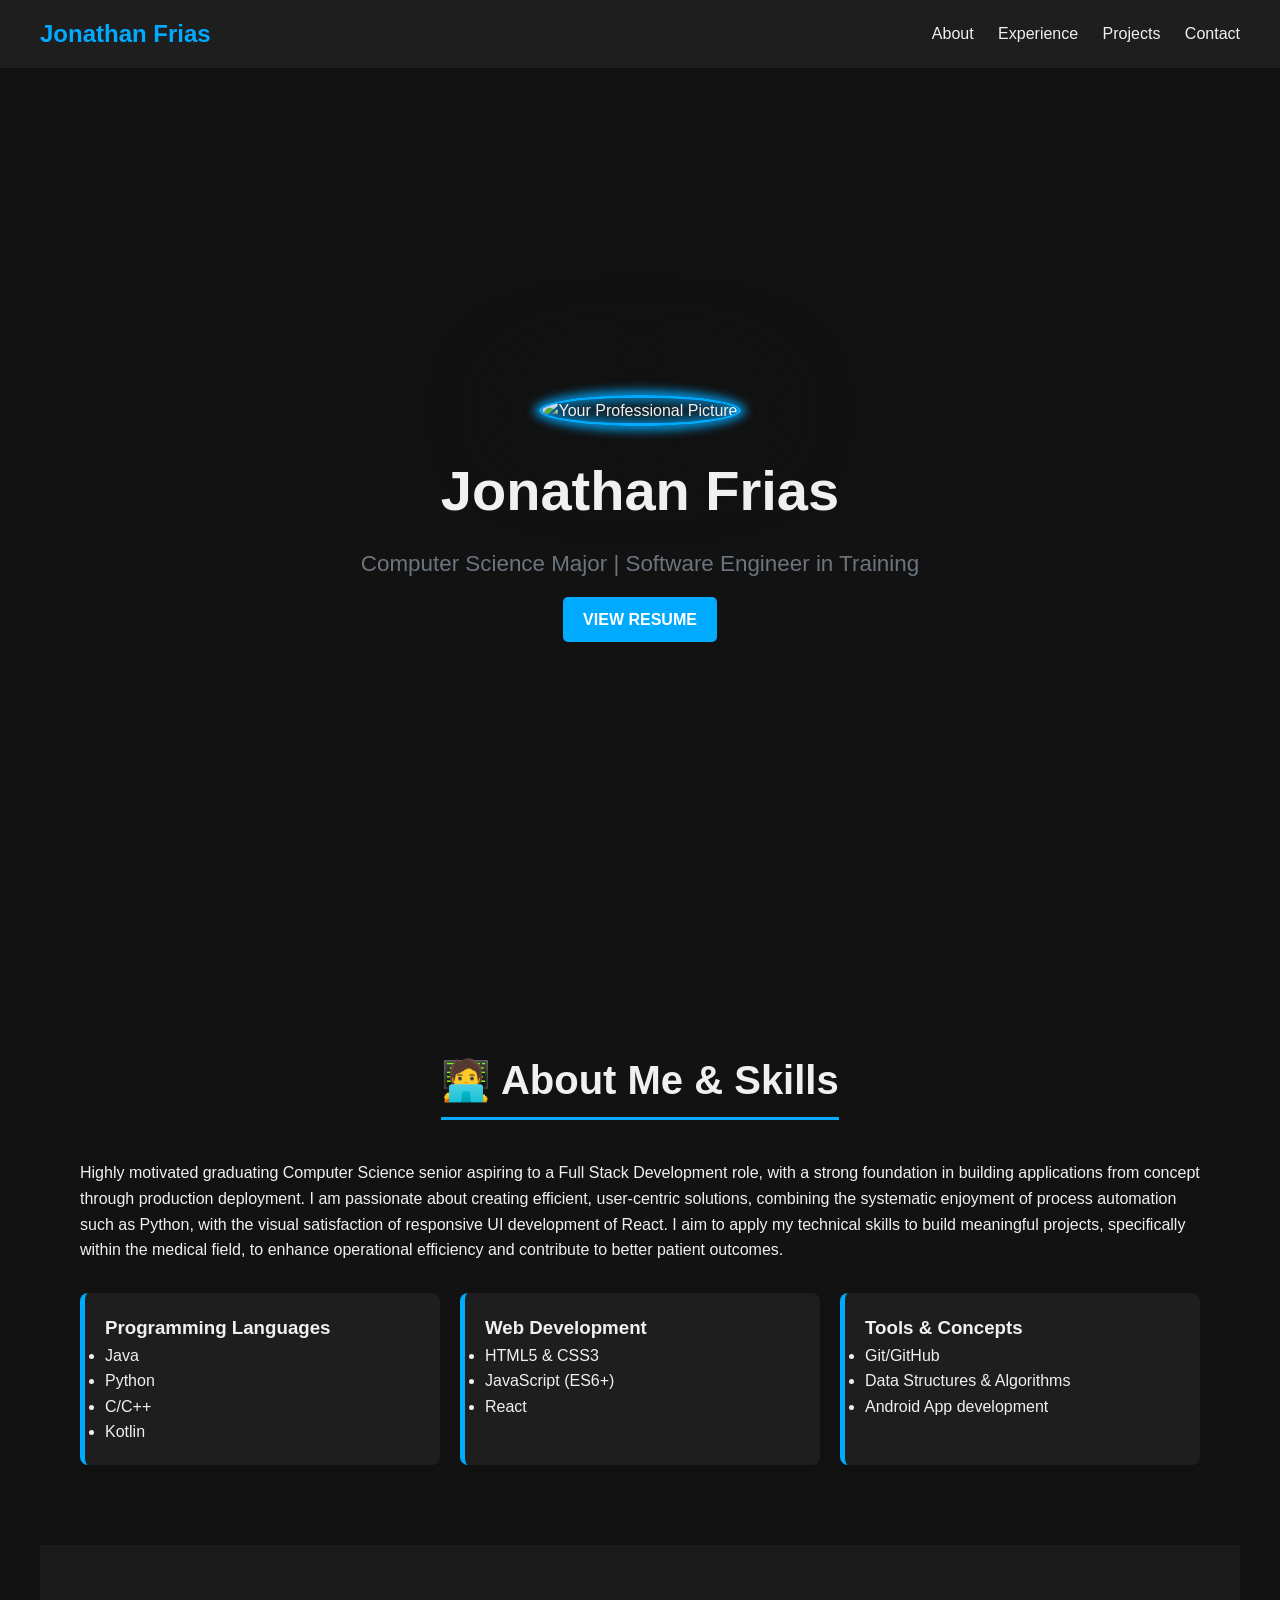
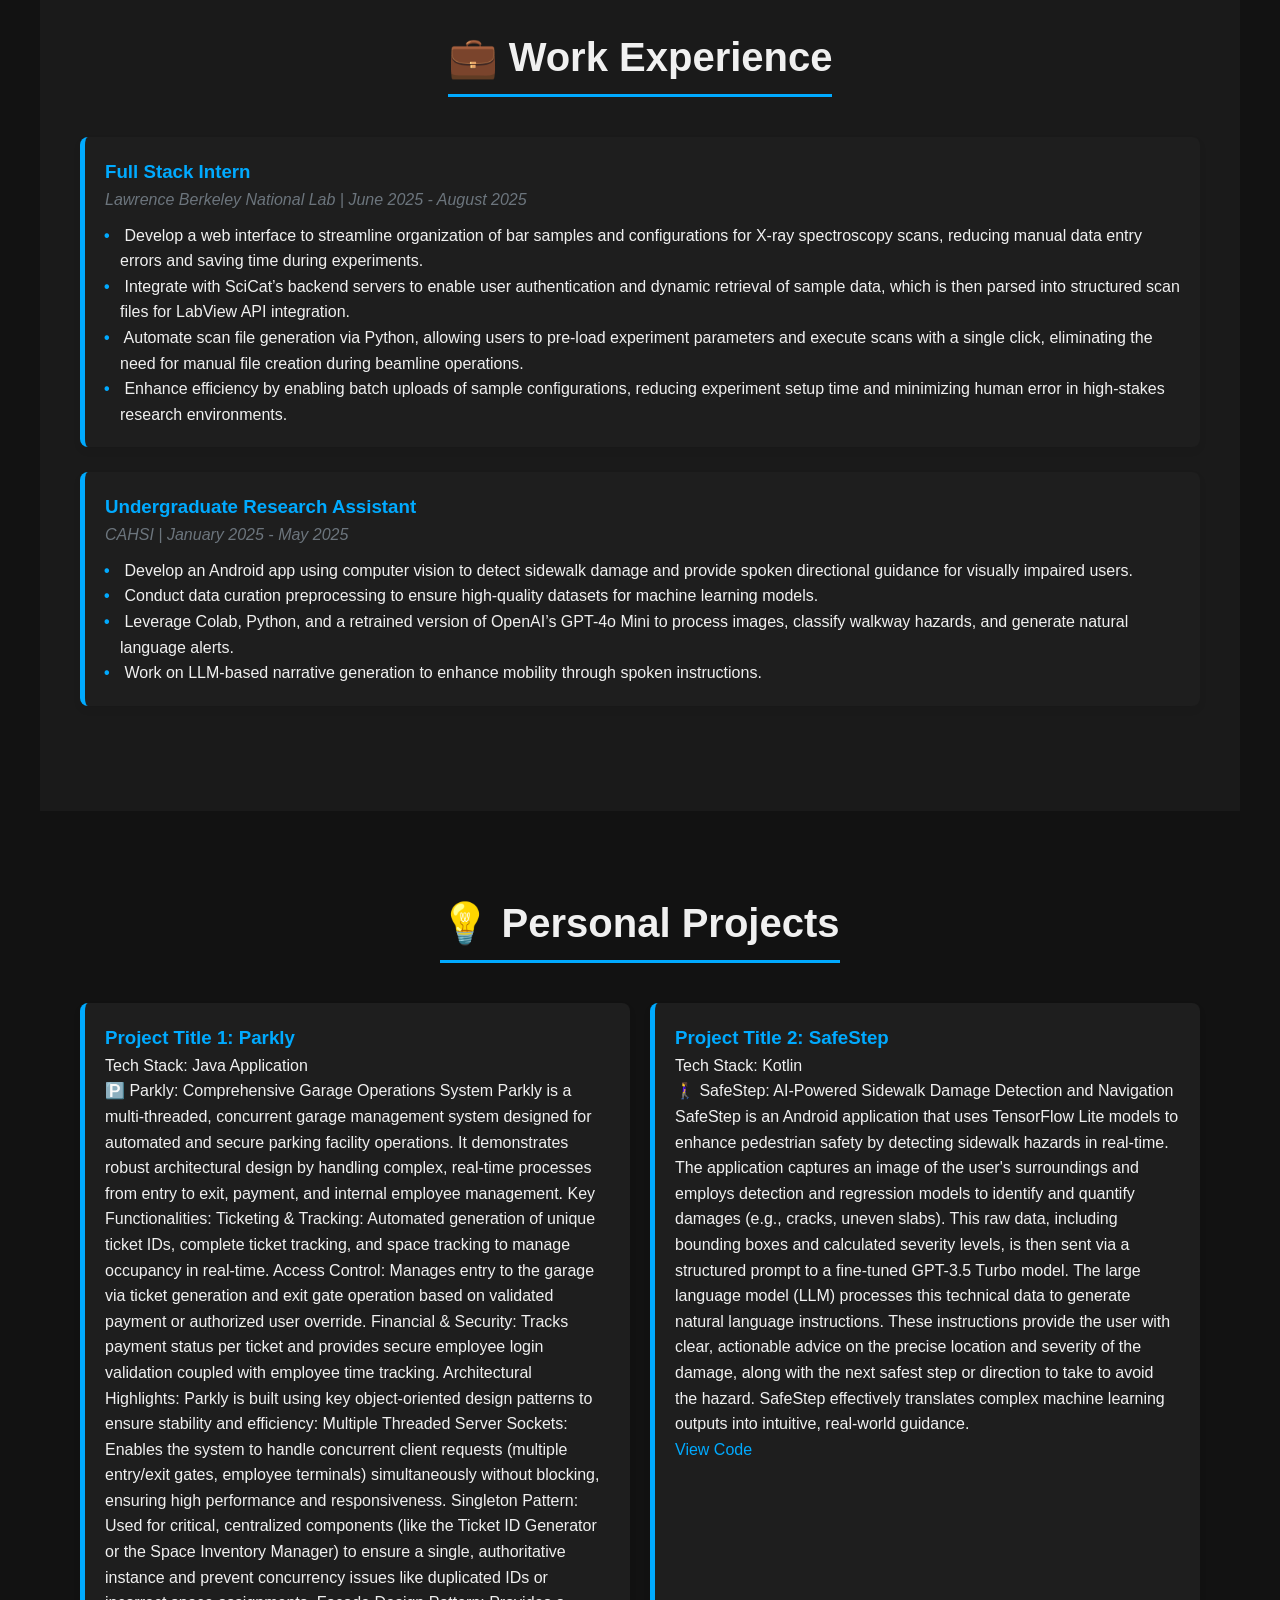
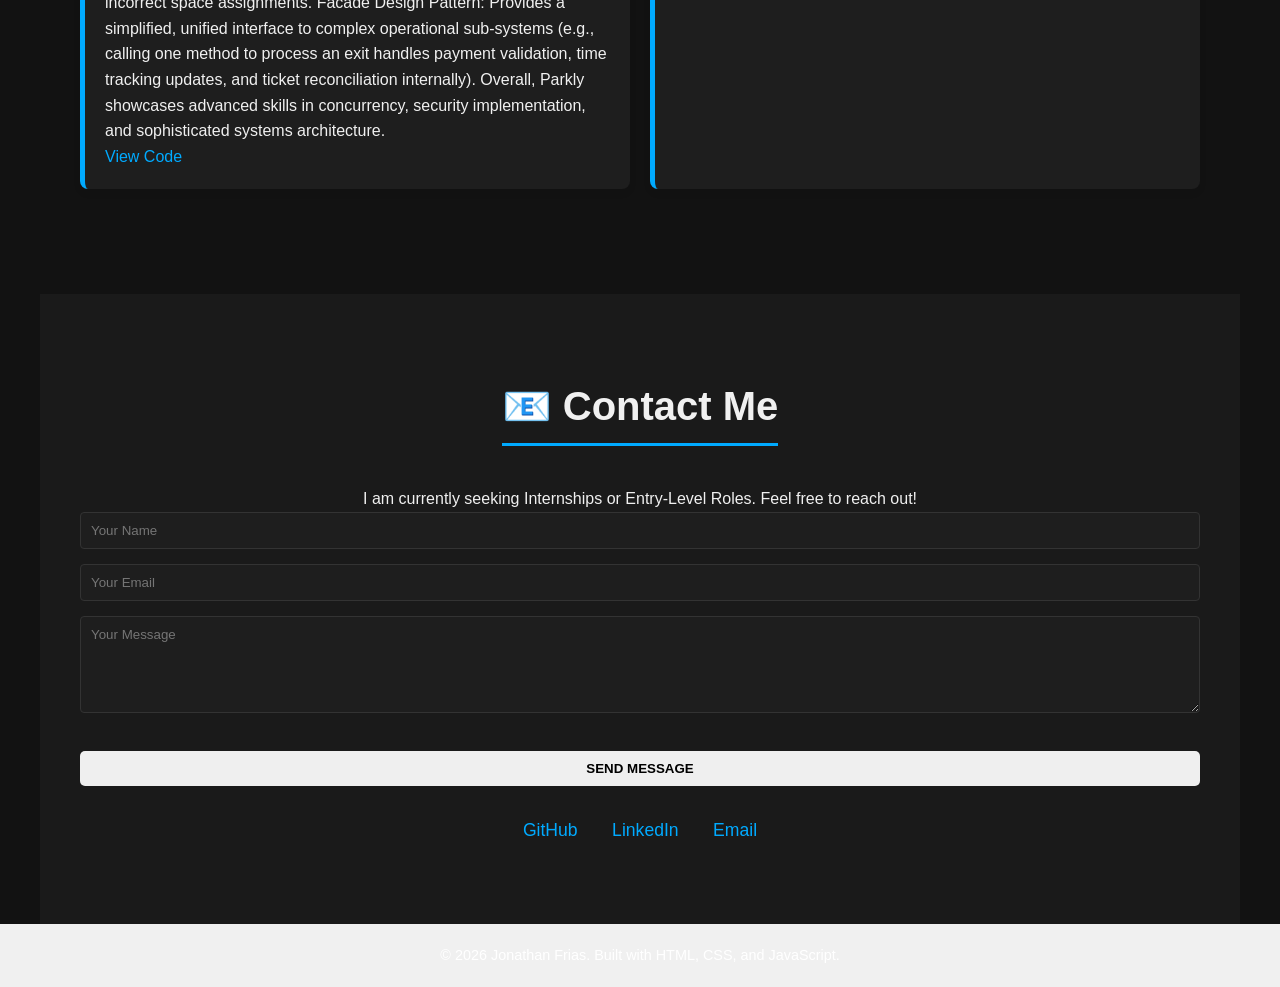
==== index.html @ 624f1763 "Initial portfolio commit" ====
<!DOCTYPE html>
<html lang="en">
    <head>
        <meta charset="UTF-8" />
        <meta name="viewport" content="width=device-width, initial-scale=1.0" />
        <title>Jonathan Frias | CS Portfolio</title>
        <link rel="stylesheet" href="styles.css" />
    </head>
    <body>
        <div id="tsparticles"></div>

        <div id="content-wrapper">
            <nav id="main-nav">
                <a href="#hero" class="nav-brand">Jonathan Frias</a>
                <div class="nav-links">
                    <a href="#about">About</a>
                    <a href="#experience">Experience</a>
                    <a href="#projects">Projects</a>
                    <a href="#contact">Contact</a>
                </div>
            </nav>

            <header id="hero" class="section">
                <div class="hero-content">
                    <img
                        src="images/Professional_Profile_Pic.jpg"
                        alt="Your Professional Picture"
                        class="profile-pic"
                    />
                    <h1>Jonathan Frias</h1>
                    <p class="tagline">
                        Computer Science Major | Software Engineer in Training
                    </p>
                    <a
                        href="files/Jonathan_Frias_Resume.pdf"
                        class="btn btn-primary"
                        target="_blank"
                        rel="noopener noreferrer"
                        >View Resume</a
                    >
                </div>
            </header>

            <section id="about" class="section">
                <h2>🧑‍💻 About Me & Skills</h2>
                <p class="bio-summary">
                    Highly motivated graduating Computer Science senior aspiring
                    to a Full Stack Development role, with a strong foundation
                    in building applications from concept through production
                    deployment. I am passionate about creating efficient,
                    user-centric solutions, combining the systematic enjoyment
                    of process automation such as Python, with the visual
                    satisfaction of responsive UI development of React. I aim to
                    apply my technical skills to build meaningful projects,
                    specifically within the medical field, to enhance
                    operational efficiency and contribute to better patient
                    outcomes.
                </p>

                <div class="skills-grid">
                    <div class="skill-category fade-in-element">
                        <h3>Programming Languages</h3>
                        <ul>
                            <li>Java</li>
                            <li>Python</li>
                            <li>C/C++</li>
                            <li>Kotlin</li>
                        </ul>
                    </div>
                    <div class="skill-category fade-in-element">
                        <h3>Web Development</h3>
                        <ul>
                            <li>HTML5 & CSS3</li>
                            <li>JavaScript (ES6+)</li>
                            <li>React</li>
                        </ul>
                    </div>
                    <div class="skill-category fade-in-element">
                        <h3>Tools & Concepts</h3>
                        <ul>
                            <li>Git/GitHub</li>
                            <li>Data Structures & Algorithms</li>
                            <li>Android App development</li>
                        </ul>
                    </div>
                </div>
            </section>


            <section id="experience" class="section">
                <h2>💼 Work Experience</h2>

                <div class="experience-card reveal-on-scroll">
                    <h3>Full Stack Intern</h3>
                    <p class="company">
                        Lawrence Berkeley National Lab | June 2025 - August 2025
                    </p>
                    <ul>
                        <li>
                            Develop a web interface to streamline organization
                            of bar samples and configurations for X-ray
                            spectroscopy scans, reducing manual data entry
                            errors and saving time during experiments.
                        </li>
                        <li>
                            Integrate with SciCat’s backend servers to enable
                            user authentication and dynamic retrieval of sample
                            data, which is then parsed into structured scan
                            files for LabView API integration.
                        </li>
                        <li>
                            Automate scan file generation via Python, allowing
                            users to pre-load experiment parameters and execute
                            scans with a single click, eliminating the need for
                            manual file creation during beamline operations.
                        </li>
                        <li>
                            Enhance efficiency by enabling batch uploads of
                            sample configurations, reducing experiment setup
                            time and minimizing human error in high-stakes
                            research environments.
                        </li>
                    </ul>
                </div>

                <div class="experience-card reveal-on-scroll">
                    <h3>Undergraduate Research Assistant</h3>
                    <p class="company">CAHSI | January 2025 - May 2025</p>
                    <ul>
                        <li>
                            Develop an Android app using computer vision to
                            detect sidewalk damage and provide spoken
                            directional guidance for visually impaired users.
                        </li>

                        <li>
                            Conduct data curation preprocessing to ensure
                            high-quality datasets for machine learning models.
                        </li>

                        <li>
                            Leverage Colab, Python, and a retrained version of
                            OpenAI’s GPT-4o Mini to process images, classify
                            walkway hazards, and generate natural language
                            alerts.
                        </li>
                        <li>
                            Work on LLM-based narrative generation to enhance
                            mobility through spoken instructions.
                        </li>
                    </ul>
                </div>
            </section>


            <section id="projects" class="section">
                <h2>💡 Personal Projects</h2>

                <div class="projects-grid">
                    <div class="project-card reveal-on-scroll">
                        <h3>Project Title 1: Parkly</h3>
                        <p>Tech Stack: Java Application</p>
                        <p>
                            🅿️ Parkly: Comprehensive Garage Operations System
                            Parkly is a multi-threaded, concurrent garage
                            management system designed for automated and secure
                            parking facility operations. It demonstrates robust
                            architectural design by handling complex, real-time
                            processes from entry to exit, payment, and internal
                            employee management. Key Functionalities: Ticketing
                            & Tracking: Automated generation of unique ticket
                            IDs, complete ticket tracking, and space tracking to
                            manage occupancy in real-time. Access Control:
                            Manages entry to the garage via ticket generation
                            and exit gate operation based on validated payment
                            or authorized user override. Financial & Security:
                            Tracks payment status per ticket and provides secure
                            employee login validation coupled with employee time
                            tracking. Architectural Highlights: Parkly is built
                            using key object-oriented design patterns to ensure
                            stability and efficiency: Multiple Threaded Server
                            Sockets: Enables the system to handle concurrent
                            client requests (multiple entry/exit gates, employee
                            terminals) simultaneously without blocking, ensuring
                            high performance and responsiveness. Singleton
                            Pattern: Used for critical, centralized components
                            (like the Ticket ID Generator or the Space Inventory
                            Manager) to ensure a single, authoritative instance
                            and prevent concurrency issues like duplicated IDs
                            or incorrect space assignments. Facade Design
                            Pattern: Provides a simplified, unified interface to
                            complex operational sub-systems (e.g., calling one
                            method to process an exit handles payment
                            validation, time tracking updates, and ticket
                            reconciliation internally). Overall, Parkly
                            showcases advanced skills in concurrency, security
                            implementation, and sophisticated systems
                            architecture.
                        </p>
                        <a
                            href="https://github.com/jfrias-CS/Parkly.git"
                            target="\_blank"
                            >View Code</a
                        >
                    </div>

                    <div class="project-card reveal-on-scroll">
                        <h3>Project Title 2: SafeStep</h3>
                        <p>Tech Stack: Kotlin</p>
                        <p>
                            🚶‍♀️ SafeStep: AI-Powered Sidewalk Damage Detection
                            and Navigation SafeStep is an Android application
                            that uses TensorFlow Lite models to enhance
                            pedestrian safety by detecting sidewalk hazards in
                            real-time. The application captures an image of the
                            user's surroundings and employs detection and
                            regression models to identify and quantify damages
                            (e.g., cracks, uneven slabs). This raw data,
                            including bounding boxes and calculated severity
                            levels, is then sent via a structured prompt to a
                            fine-tuned GPT-3.5 Turbo model. The large language
                            model (LLM) processes this technical data to
                            generate natural language instructions. These
                            instructions provide the user with clear, actionable
                            advice on the precise location and severity of the
                            damage, along with the next safest step or direction
                            to take to avoid the hazard. SafeStep effectively
                            translates complex machine learning outputs into
                            intuitive, real-world guidance.
                        </p>
                        <a href="#" target="_blank">View Code</a>
                    </div>
                </div>
            </section>

            <section id="contact" class="section">
                <h2>📧 Contact Me</h2>
                <p>
                    I am currently seeking Internships or Entry-Level Roles.
                    Feel free to reach out!
                </p>

                <form id="contact-form">
                    <input
                        type="text"
                        name="name"
                        placeholder="Your Name"
                        required
                    />
                    <input
                        type="email"
                        name="email"
                        placeholder="Your Email"
                        required
                    />
                    <textarea
                        name="message"
                        placeholder="Your Message"
                        rows="5"
                        required
                    ></textarea>
                    <button type="submit" class="btn btn-secondary">
                        Send Message
                    </button>
                </form>

                <div class="social-links">
                    <a href="#" target="">GitHub</a>
                    <a href="#" target="">LinkedIn</a>
                    <a href="mailto:your.email@example.com">Email</a>
                </div>
            </section>


            <footer>
                <p>
                    &copy;
                    <script>
                        document.write(new Date().getFullYear());
                    </script>
                    Jonathan Frias. Built with HTML, CSS, and JavaScript.
                </p>
            </footer>
        </div>
    </div> 
        
    <script src="https://cdnjs.cloudflare.com/ajax/libs/three.js/r128/three.min.js"></script>
    <script src="js/script.js"></script>
    <script src="js/particles-config.js"></script>
</body>
</html>
    </body>
</html>
---- styles.css ----
:root {
    /* Color Palette (UPDATED FOR DARK THEME) */
    --primary-color: #00aaff; /* A brighter blue for dark mode/links */
    --secondary-color: #6c757d; /* Accent color */
    --background-color: #121212; /* Dark background color (matches particles) */
    --card-background: #1e1e1e; /* Slightly lighter dark card */
    --text-color: #f0f0f0; /* Light text for contrast */
    
    /* Font Stack */
    --font-family-sans: 'Segoe UI', Roboto, Helvetica, Arial, sans-serif;
    
    /* Spacing */
    --section-padding: 80px 40px;
    --card-spacing: 20px;
}

/* Basic Reset */
* {
    margin: 0;
    padding: 0;
    box-sizing: border-box;
}

body {
    font-family: var(--font-family-sans);
    line-height: 1.6;
    color: var(--text-color); /* Uses dark theme color */
    background-color: var(--background-color); /* Uses dark theme color */
    /* Essential for smooth navigation scrolling */
    scroll-behavior: smooth;
}

/* Resume button  */
a {
    color: var(--primary-color);
    text-decoration: none;
    transition: color 0.3s ease;
}

a:hover {
    color: var(--secondary-color);
}

/* --- General Section Styling --- */
.section {
    padding: var(--section-padding);
    max-width: 1200px;
    margin: 0 auto;
}

.section:nth-child(even) {
    /* Subtle difference for alternating sections in dark mode */
    background-color: #1a1a1a; 
}

h2 {
    font-size: 2.5em;
    margin-bottom: 40px;
    text-align: center;
    border-bottom: 3px solid var(--primary-color);
    display: block;
    width: fit-content;
    margin-left: auto;
    margin-right: auto;
    padding-bottom: 5px;
}

/* Buttons */
.btn {
    display: inline-block;
    padding: 10px 20px;
    margin-top: 15px;
    border-radius: 5px;
    font-weight: bold;
    text-transform: uppercase;
    transition: background-color 0.3s ease, transform 0.3s ease;
    cursor: pointer;
    border: none;
}

.btn-primary {
    background-color: var(--primary-color);
    color: white;
}

.btn-primary:hover {
    /* Slightly darker primary color */
    background-color: #0056b3; 
    color:white;
    transform: translateY(-2px);
}

/* --- Navigation Styling --- */
#main-nav {
    /* Keeps the nav at the top */
    position: sticky; 
    top: 0;
    z-index: 1000;
    display: flex;
    justify-content: space-between;
    align-items: center;
    padding: 15px 40px;
    background-color: var(--card-background);
    box-shadow: 0 2px 4px rgba(0,0,0,0.1);
}

.nav-brand {
    font-size: 1.5em;
    font-weight: bold;
}

.nav-links a {
    margin-left: 20px;
    color: var(--text-color);
    font-weight: 500;
}

/* --- Hero Section --- */
#hero {
    /* Takes up full viewport height */
    min-height: 100vh;
    display: flex;
    justify-content: center;
    align-items: center;
    text-align: center;
    background-color: var(--background-color);
}

.profile-pic {
    width: 200px;
    height: 200px;
    border-radius: 50%;
    object-fit: cover;
    object-position: 50% 25%;
    margin-bottom: 20px;
    border: 5px solid var(--primary-color);
    animation: pulse-glow 3s infinite alternate ease-in-out;
    box-shadow: 
        0 0 10px 5px rgba(0,170,255,0.8),
        0 0 80px 30px var(--background-color),
        0 0 15px 1px var(--primary-color) inset;
    border: 3px solid var(--primary-color);
}

#hero h1 {
    font-size: 3.5em;
    margin-bottom: 10px;
    color: var(--text-color);
}

.tagline {
    font-size: 1.4em;
    color: var(--secondary-color);
}

/* --- About & Skills --- */
.skills-grid {
    display: flex;
    justify-content: space-around;
    gap: 20px;
    text-align: left;
    margin-top: 30px;
}

.skill-category {
    flex: 1;
    background-color:var(--card-background);
    border-left: 5px solid var(--primary-color);
    padding: var(--card-spacing);
    border-radius: 8px;
    box-shadow: 0 2px 5px rgba(0,0,0,0.05);
}

/* --- Experience & Projects Card Layouts --- */
.experience-card,
.project-card {
    background-color: var(--card-background);
    border-left: 5px solid var(--primary-color);
    padding: var(--card-spacing);
    margin-bottom: 25px;
    border-radius: 8px;
    box-shadow: 0 4px 8px rgba(0,0,0,0.05);
}

.experience-card h3,
.project-card h3 {
    margin-top: 0;
    color: var(--primary-color);
}

.company {
    font-style: italic;
    color: var(--secondary-color);
    margin-bottom: 10px;
    display: block;
}

#experience ul {
    list-style-type: none;
    padding-left: 15px;
}

#experience ul li::before {
    content: "•";
    color: var(--primary-color);
    font-weight: bold;
    display: inline-block; 
    width: 1em;
    margin-left: -1em;
}

.projects-grid {
    display: grid;
    grid-template-columns: repeat(auto-fit, minmax(300px, 1fr));
    gap: var(--card-spacing);
}

/* --- Contact Form --- */
#contact {
    text-align: center;
}

#contact-form input,
#contact-form textarea {
    width: 100%;
    padding: 10px;
    margin-bottom: 15px;
    border: 1px solid #ccc;
    border-radius: 4px;
    font-family: var(--font-family-sans);
    /* Ensure input text is readable in dark mode */
    background-color: var(--card-background);
    color: var(--text-color);
    border: 1px solid #333; 
}

#contact-form button {
    width: 100%;
}

.social-links {
    margin-top: 30px;
}

.social-links a {
    margin: 0 15px;
    font-size: 1.1em;
    font-weight: 500;
}

/* --- Footer --- */
footer {
    text-align: center;
    padding: 20px;
    background-color: var(--text-color);
    color: white;
    font-size: 0.9em;
}

/* ================================================================ */
/* CRITICAL: PARTICLE LAYERING (GLOBAL) */
/* ================================================================ */

#tsparticles {
    position: fixed; /* Use fixed so it doesn't scroll away */
    width: 100%;
    height: 100%;
    top: 0;
    left: 0;
    z-index: -1; /* Pushes it behind all other content */
}

#content-wrapper {
    position: relative;
    z-index: 1; /* Ensures content is above particles */
}

/* ================================================================ */
/* UI TRANSITION SETUP (Targeted by JavaScript) */
/* ================================================================ */

/* 1. Define the smooth transition property */
.reveal-on-scroll,
.fade-in-element {
    /* Transition opacity and transform over 0.8 seconds for smoothness */
    transition: opacity 0.8s ease-out, transform 0.8s ease-out;
}

/* 2. Define the starting (hidden) state */
.is-hidden {
    /* Completely invisible */
    opacity: 0;
    /* Starts slightly below its final position (creates a 'slide-up' effect) */
    transform: translateY(50px);
}

/* ================================================================ */
/* NEW: GLOW ANIMATION KEYFRAMES */
/* ================================================================ */
@keyframes pulse-glow {
    0% {
        /* Starting state (current glow setting) */
        box-shadow: 
            0 0 10px 5px rgba(0, 170, 255, 0.8), /* Sharp Halo */
            0 0 80px 30px var(--background-color), /* Soft Fade-out */
            0 0 15px 1px var(--primary-color) inset;
    }
    50% {
        /* Mid-point state (subtly expand the glow) */
        box-shadow: 
            0 0 14px 10px rgba(0, 170, 255, 0.9), /* Halo gets slightly brighter/bigger */
            0 0 95px 35px var(--background-color), /* Fade-out expands */
            0 0 16px 2px var(--primary-color) inset;
    }
    100% {
        /* Return to the starting state */
        box-shadow: 
            0 0 10px 5px rgba(0, 170, 255, 0.8),
            0 0 80px 30px var(--background-color),
            0 0 15px 1px var(--primary-color) inset;
    }
}

/* 3. Media Queries for smaller screens */
@media (max-width: 768px) {
    :root {
        --section-padding: 40px 20px;
    }

    #main-nav {
        flex-direction: column;
        padding: 15px 20px;
    }

    .nav-links a {
        margin: 5px 10px;
        display: inline-block;
    }
    
    .skills-grid {
        flex-direction: column;
    }
    
    #hero h1 {
        font-size: 2.5em;
    }
}
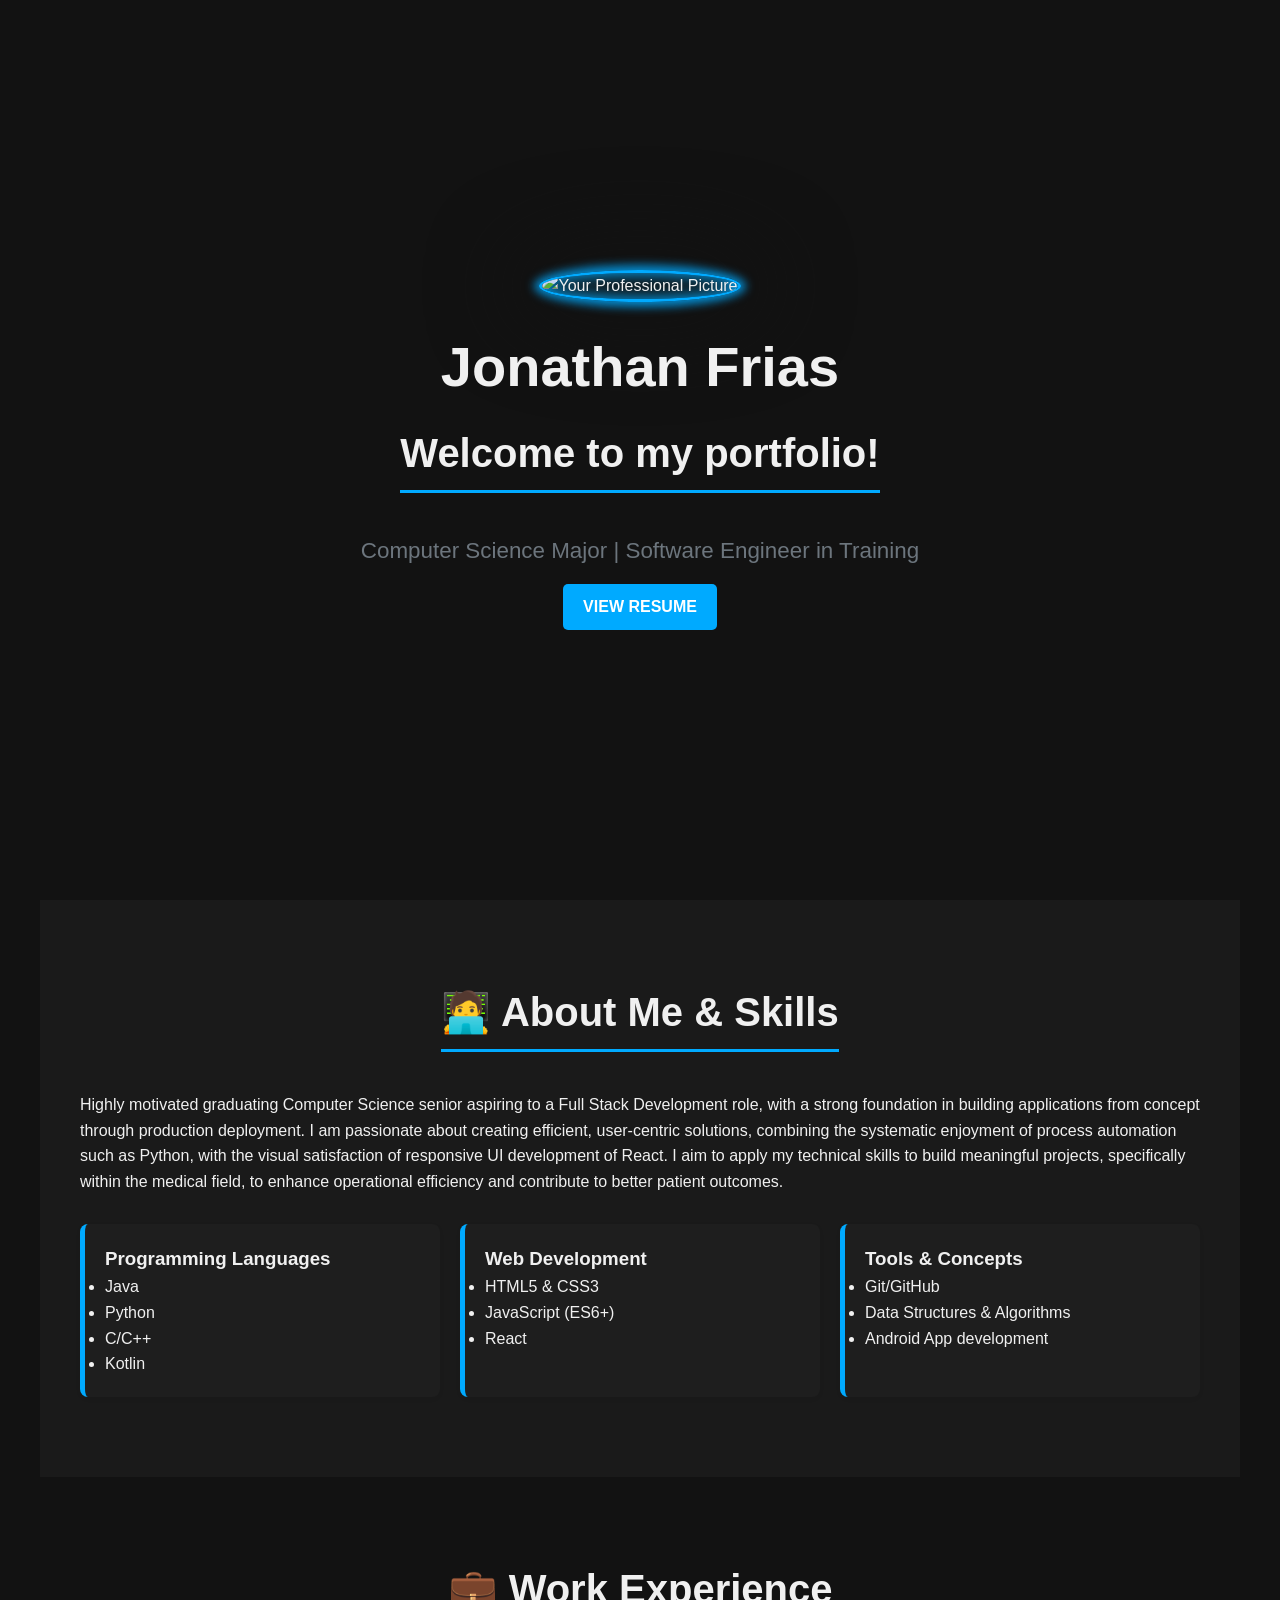
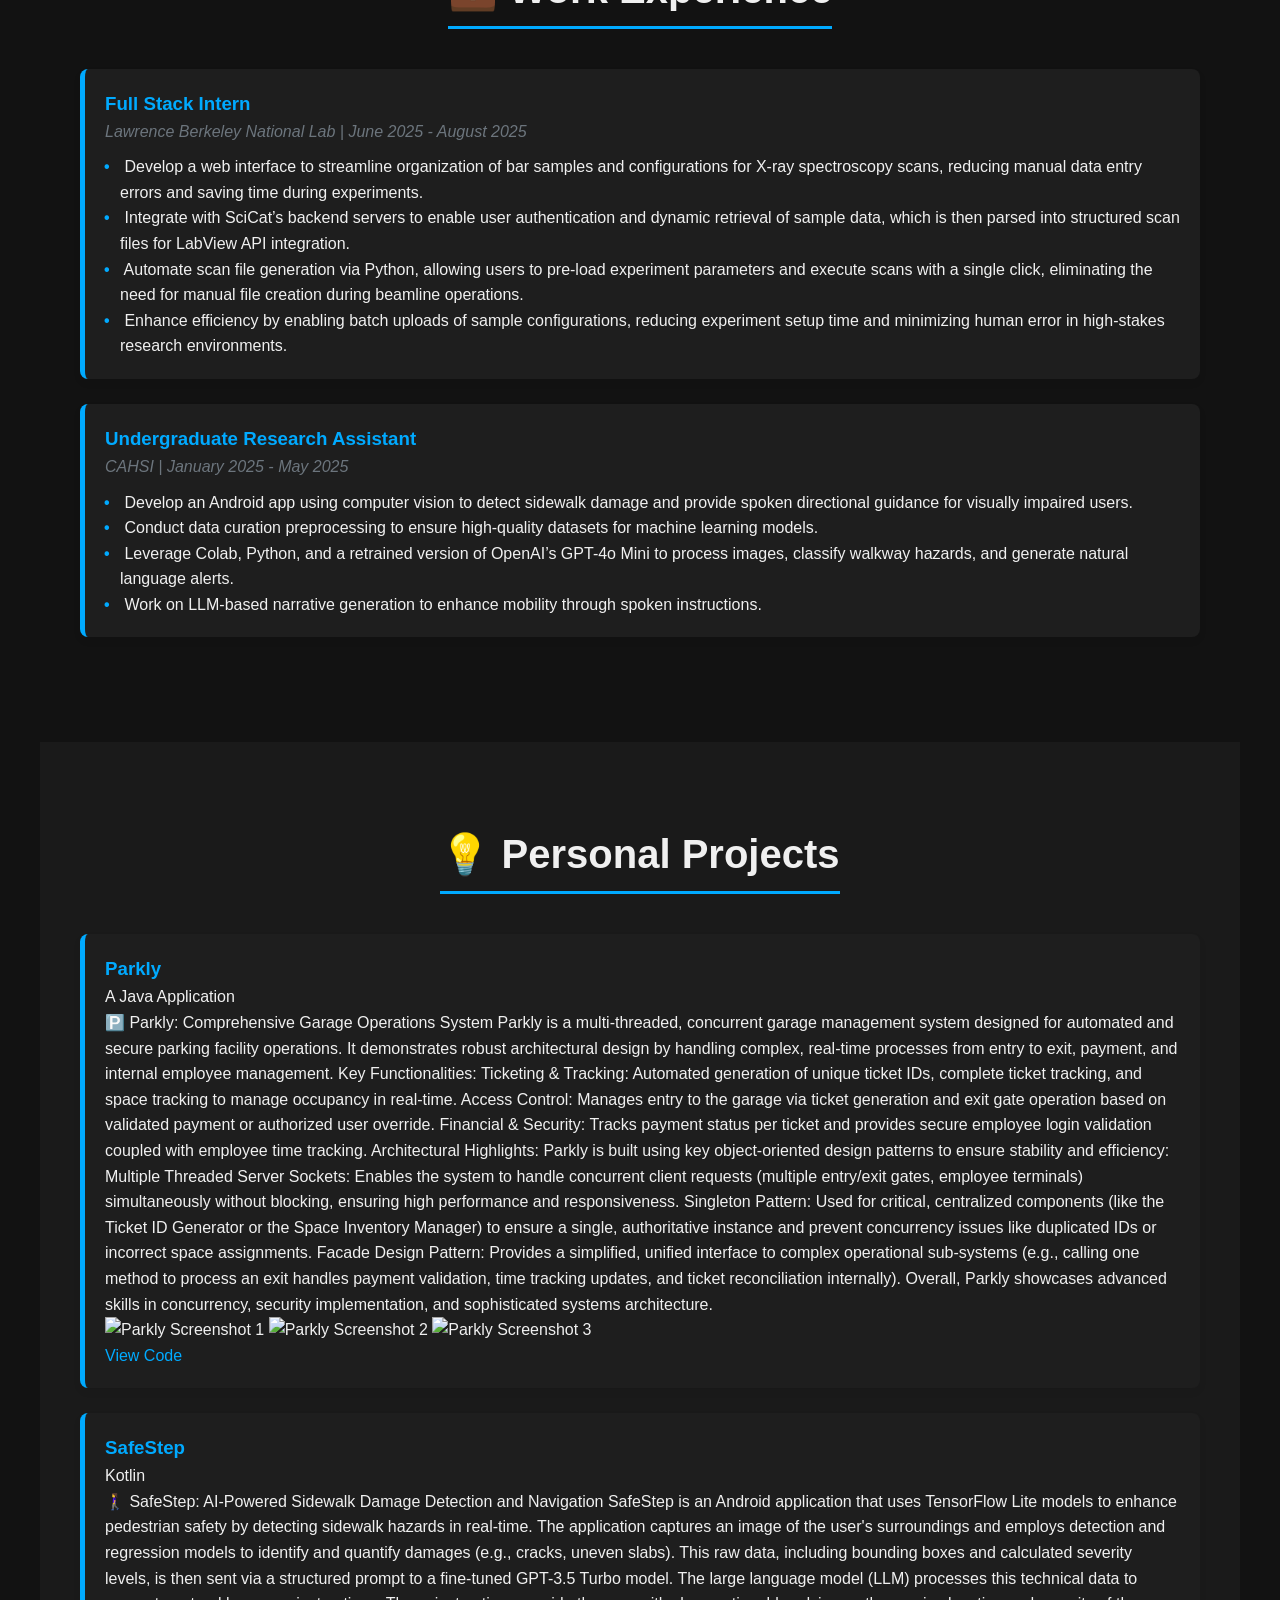
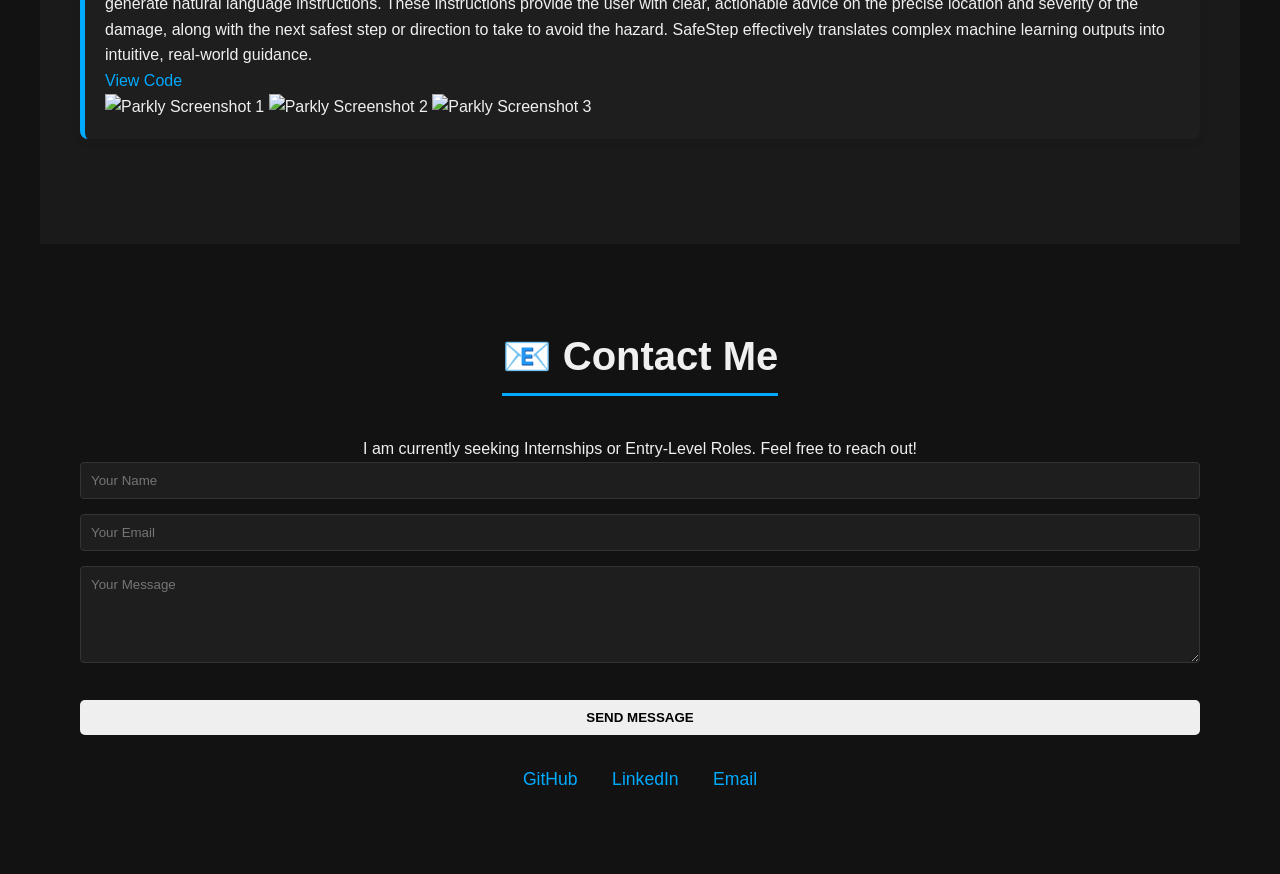
==== commit 95cd9f99: "Updated HTML" ====
--- a/index.html
+++ b/index.html
@@ -3,31 +3,42 @@
     <head>
         <meta charset="UTF-8" />
         <meta name="viewport" content="width=device-width, initial-scale=1.0" />
-        <title>Jonathan Frias | CS Portfolio</title>
+        <title>Jonathan Frias | Portfolio</title>
+
         <link rel="stylesheet" href="styles.css" />
+
+        <link
+            rel="stylesheet"
+            type="text/css"
+            href="https://cdnjs.cloudflare.com/ajax/libs/fullPage.js/4.0.9/fullpage.min.css"
+        />
+
+        <script
+            type="text/javascript"
+            src="https://cdnjs.cloudflare.com/ajax/libs/fullPage.js/4.0.9/fullpage.min.js"
+        ></script>
     </head>
     <body>
-        <div id="tsparticles"></div>
-
-        <div id="content-wrapper">
-            <nav id="main-nav">
-                <a href="#hero" class="nav-brand">Jonathan Frias</a>
-                <div class="nav-links">
-                    <a href="#about">About</a>
-                    <a href="#experience">Experience</a>
-                    <a href="#projects">Projects</a>
-                    <a href="#contact">Contact</a>
-                </div>
-            </nav>
-
-            <header id="hero" class="section">
-                <div class="hero-content">
+        <div id="fullpage">
+            <!-- <nav id="main-nav">
+        <a href="#hero" class="nav-brand">Jonathan Frias</a>
+        <div class="nav-links">
+            <a href="#about">About</a>
+            <a href="#experience">Experience</a>
+            <a href="#projects">Projects</a>
+            <a href="#contact">Contact</a>
+        </div>
+      </nav> -->
+
+            <div class="section" id="hero">
+                <div class="section-content">
                     <img
                         src="images/Professional_Profile_Pic.jpg"
                         alt="Your Professional Picture"
                         class="profile-pic"
                     />
                     <h1>Jonathan Frias</h1>
+                    <h2>Welcome to my portfolio!</h2>
                     <p class="tagline">
                         Computer Science Major | Software Engineer in Training
                     </p>
@@ -39,255 +50,291 @@
                         >View Resume</a
                     >
                 </div>
-            </header>
-
-            <section id="about" class="section">
-                <h2>🧑‍💻 About Me & Skills</h2>
-                <p class="bio-summary">
-                    Highly motivated graduating Computer Science senior aspiring
-                    to a Full Stack Development role, with a strong foundation
-                    in building applications from concept through production
-                    deployment. I am passionate about creating efficient,
-                    user-centric solutions, combining the systematic enjoyment
-                    of process automation such as Python, with the visual
-                    satisfaction of responsive UI development of React. I aim to
-                    apply my technical skills to build meaningful projects,
-                    specifically within the medical field, to enhance
-                    operational efficiency and contribute to better patient
-                    outcomes.
-                </p>
-
-                <div class="skills-grid">
-                    <div class="skill-category fade-in-element">
-                        <h3>Programming Languages</h3>
+            </div>
+
+            <div class="section" id="about">
+                <div class="section-content">
+                    <h2>🧑‍💻 About Me & Skills</h2>
+                    <p class="bio-summary">
+                        Highly motivated graduating Computer Science senior
+                        aspiring to a Full Stack Development role, with a strong
+                        foundation in building applications from concept through
+                        production deployment. I am passionate about creating
+                        efficient, user-centric solutions, combining the
+                        systematic enjoyment of process automation such as
+                        Python, with the visual satisfaction of responsive UI
+                        development of React. I aim to apply my technical skills
+                        to build meaningful projects, specifically within the
+                        medical field, to enhance operational efficiency and
+                        contribute to better patient outcomes.
+                    </p>
+
+                    <div class="skills-grid">
+                        <div class="skill-category fade-in-element">
+                            <h3>Programming Languages</h3>
+                            <ul>
+                                <li>Java</li>
+                                <li>Python</li>
+                                <li>C/C++</li>
+                                <li>Kotlin</li>
+                            </ul>
+                        </div>
+                        <div class="skill-category fade-in-element">
+                            <h3>Web Development</h3>
+                            <ul>
+                                <li>HTML5 & CSS3</li>
+                                <li>JavaScript (ES6+)</li>
+                                <li>React</li>
+                            </ul>
+                        </div>
+                        <div class="skill-category fade-in-element">
+                            <h3>Tools & Concepts</h3>
+                            <ul>
+                                <li>Git/GitHub</li>
+                                <li>Data Structures & Algorithms</li>
+                                <li>Android App development</li>
+                            </ul>
+                        </div>
+                    </div>
+                </div>
+            </div>
+
+            <div class="section" id="experience">
+                <div class="section-content">
+                    <h2>💼 Work Experience</h2>
+                    <div class="experience-card reveal-on-scroll">
+                        <h3>Full Stack Intern</h3>
+                        <p class="company">
+                            Lawrence Berkeley National Lab | June 2025 - August
+                            2025
+                        </p>
                         <ul>
-                            <li>Java</li>
-                            <li>Python</li>
-                            <li>C/C++</li>
-                            <li>Kotlin</li>
+                            <li>
+                                Develop a web interface to streamline
+                                organization of bar samples and configurations
+                                for X-ray spectroscopy scans, reducing manual
+                                data entry errors and saving time during
+                                experiments.
+                            </li>
+                            <li>
+                                Integrate with SciCat’s backend servers to
+                                enable user authentication and dynamic retrieval
+                                of sample data, which is then parsed into
+                                structured scan files for LabView API
+                                integration.
+                            </li>
+                            <li>
+                                Automate scan file generation via Python,
+                                allowing users to pre-load experiment parameters
+                                and execute scans with a single click,
+                                eliminating the need for manual file creation
+                                during beamline operations.
+                            </li>
+                            <li>
+                                Enhance efficiency by enabling batch uploads of
+                                sample configurations, reducing experiment setup
+                                time and minimizing human error in high-stakes
+                                research environments.
+                            </li>
                         </ul>
                     </div>
-                    <div class="skill-category fade-in-element">
-                        <h3>Web Development</h3>
+
+                    <div class="experience-card reveal-on-scroll">
+                        <h3>Undergraduate Research Assistant</h3>
+                        <p class="company">CAHSI | January 2025 - May 2025</p>
                         <ul>
-                            <li>HTML5 & CSS3</li>
-                            <li>JavaScript (ES6+)</li>
-                            <li>React</li>
+                            <li>
+                                Develop an Android app using computer vision to
+                                detect sidewalk damage and provide spoken
+                                directional guidance for visually impaired
+                                users.
+                            </li>
+
+                            <li>
+                                Conduct data curation preprocessing to ensure
+                                high-quality datasets for machine learning
+                                models.
+                            </li>
+
+                            <li>
+                                Leverage Colab, Python, and a retrained version
+                                of OpenAI’s GPT-4o Mini to process images,
+                                classify walkway hazards, and generate natural
+                                language alerts.
+                            </li>
+                            <li>
+                                Work on LLM-based narrative generation to
+                                enhance mobility through spoken instructions.
+                            </li>
                         </ul>
                     </div>
-                    <div class="skill-category fade-in-element">
-                        <h3>Tools & Concepts</h3>
-                        <ul>
-                            <li>Git/GitHub</li>
-                            <li>Data Structures & Algorithms</li>
-                            <li>Android App development</li>
-                        </ul>
-                    </div>
-                </div>
-            </section>
-
-
-            <section id="experience" class="section">
-                <h2>💼 Work Experience</h2>
-
-                <div class="experience-card reveal-on-scroll">
-                    <h3>Full Stack Intern</h3>
-                    <p class="company">
-                        Lawrence Berkeley National Lab | June 2025 - August 2025
+                </div>
+            </div>
+
+            <div class="section" id="projects">
+                <div class="section-content">
+                    <h2>💡 Personal Projects</h2>
+                    <div class="horizontal-slider">
+                        <div class="slide">
+                            <div class="project-card">
+                                <h3>Parkly</h3>
+                                <p>A Java Application</p>
+                                <p>
+                                    🅿️ Parkly: Comprehensive Garage Operations
+                                    System Parkly is a multi-threaded,
+                                    concurrent garage management system designed
+                                    for automated and secure parking facility
+                                    operations. It demonstrates robust
+                                    architectural design by handling complex,
+                                    real-time processes from entry to exit,
+                                    payment, and internal employee management.
+                                    Key Functionalities: Ticketing & Tracking:
+                                    Automated generation of unique ticket IDs,
+                                    complete ticket tracking, and space tracking
+                                    to manage occupancy in real-time. Access
+                                    Control: Manages entry to the garage via
+                                    ticket generation and exit gate operation
+                                    based on validated payment or authorized
+                                    user override. Financial & Security: Tracks
+                                    payment status per ticket and provides
+                                    secure employee login validation coupled
+                                    with employee time tracking. Architectural
+                                    Highlights: Parkly is built using key
+                                    object-oriented design patterns to ensure
+                                    stability and efficiency: Multiple Threaded
+                                    Server Sockets: Enables the system to handle
+                                    concurrent client requests (multiple
+                                    entry/exit gates, employee terminals)
+                                    simultaneously without blocking, ensuring
+                                    high performance and responsiveness.
+                                    Singleton Pattern: Used for critical,
+                                    centralized components (like the Ticket ID
+                                    Generator or the Space Inventory Manager) to
+                                    ensure a single, authoritative instance and
+                                    prevent concurrency issues like duplicated
+                                    IDs or incorrect space assignments. Facade
+                                    Design Pattern: Provides a simplified,
+                                    unified interface to complex operational
+                                    sub-systems (e.g., calling one method to
+                                    process an exit handles payment validation,
+                                    time tracking updates, and ticket
+                                    reconciliation internally). Overall, Parkly
+                                    showcases advanced skills in concurrency,
+                                    security implementation, and sophisticated
+                                    systems architecture.
+                                </p>
+                                <div
+                                    class="project-image-slider"
+                                    id="parkly-slider"
+                                >
+                                    <img src="" alt="Parkly Screenshot 1" />
+                                    <img src="" alt="Parkly Screenshot 2" />
+                                    <img src="" alt="Parkly Screenshot 3" />
+                                </div>
+                                <a
+                                    href="https://github.com/jfrias-CS/Parkly.git"
+                                    target="\_blank"
+                                    >View Code</a
+                                >
+                            </div>
+                        </div>
+
+                        <div class="slide">
+                            <div class="project-card">
+                                <h3>SafeStep</h3>
+                                <p>Kotlin</p>
+                                <p>
+                                    🚶‍♀️ SafeStep: AI-Powered Sidewalk Damage
+                                    Detection and Navigation SafeStep is an
+                                    Android application that uses TensorFlow
+                                    Lite models to enhance pedestrian safety by
+                                    detecting sidewalk hazards in real-time. The
+                                    application captures an image of the user's
+                                    surroundings and employs detection and
+                                    regression models to identify and quantify
+                                    damages (e.g., cracks, uneven slabs). This
+                                    raw data, including bounding boxes and
+                                    calculated severity levels, is then sent via
+                                    a structured prompt to a fine-tuned GPT-3.5
+                                    Turbo model. The large language model (LLM)
+                                    processes this technical data to generate
+                                    natural language instructions. These
+                                    instructions provide the user with clear,
+                                    actionable advice on the precise location
+                                    and severity of the damage, along with the
+                                    next safest step or direction to take to
+                                    avoid the hazard. SafeStep effectively
+                                    translates complex machine learning outputs
+                                    into intuitive, real-world guidance.
+                                </p>
+                                <a
+                                    href="https://github.com/jfrias-CS/SafeStep2"
+                                    target="\_blank"
+                                    >View Code</a
+                                >
+                                <div
+                                    class="project-image-slider"
+                                    id="safestep-slider"
+                                >
+                                    <img src="" alt="Parkly Screenshot 1" />
+                                    <img src="" alt="Parkly Screenshot 2" />
+                                    <img src="" alt="Parkly Screenshot 3" />
+                                </div>
+                            </div>
+                        </div>
+                    </div>
+                </div>
+            </div>
+
+            <div class="section" id="contact">
+                <div class="section-content">
+                    <h2>📧 Contact Me</h2>
+                    <p>
+                        I am currently seeking Internships or Entry-Level Roles.
+                        Feel free to reach out!
                     </p>
-                    <ul>
-                        <li>
-                            Develop a web interface to streamline organization
-                            of bar samples and configurations for X-ray
-                            spectroscopy scans, reducing manual data entry
-                            errors and saving time during experiments.
-                        </li>
-                        <li>
-                            Integrate with SciCat’s backend servers to enable
-                            user authentication and dynamic retrieval of sample
-                            data, which is then parsed into structured scan
-                            files for LabView API integration.
-                        </li>
-                        <li>
-                            Automate scan file generation via Python, allowing
-                            users to pre-load experiment parameters and execute
-                            scans with a single click, eliminating the need for
-                            manual file creation during beamline operations.
-                        </li>
-                        <li>
-                            Enhance efficiency by enabling batch uploads of
-                            sample configurations, reducing experiment setup
-                            time and minimizing human error in high-stakes
-                            research environments.
-                        </li>
-                    </ul>
-                </div>
-
-                <div class="experience-card reveal-on-scroll">
-                    <h3>Undergraduate Research Assistant</h3>
-                    <p class="company">CAHSI | January 2025 - May 2025</p>
-                    <ul>
-                        <li>
-                            Develop an Android app using computer vision to
-                            detect sidewalk damage and provide spoken
-                            directional guidance for visually impaired users.
-                        </li>
-
-                        <li>
-                            Conduct data curation preprocessing to ensure
-                            high-quality datasets for machine learning models.
-                        </li>
-
-                        <li>
-                            Leverage Colab, Python, and a retrained version of
-                            OpenAI’s GPT-4o Mini to process images, classify
-                            walkway hazards, and generate natural language
-                            alerts.
-                        </li>
-                        <li>
-                            Work on LLM-based narrative generation to enhance
-                            mobility through spoken instructions.
-                        </li>
-                    </ul>
-                </div>
-            </section>
-
-
-            <section id="projects" class="section">
-                <h2>💡 Personal Projects</h2>
-
-                <div class="projects-grid">
-                    <div class="project-card reveal-on-scroll">
-                        <h3>Project Title 1: Parkly</h3>
-                        <p>Tech Stack: Java Application</p>
-                        <p>
-                            🅿️ Parkly: Comprehensive Garage Operations System
-                            Parkly is a multi-threaded, concurrent garage
-                            management system designed for automated and secure
-                            parking facility operations. It demonstrates robust
-                            architectural design by handling complex, real-time
-                            processes from entry to exit, payment, and internal
-                            employee management. Key Functionalities: Ticketing
-                            & Tracking: Automated generation of unique ticket
-                            IDs, complete ticket tracking, and space tracking to
-                            manage occupancy in real-time. Access Control:
-                            Manages entry to the garage via ticket generation
-                            and exit gate operation based on validated payment
-                            or authorized user override. Financial & Security:
-                            Tracks payment status per ticket and provides secure
-                            employee login validation coupled with employee time
-                            tracking. Architectural Highlights: Parkly is built
-                            using key object-oriented design patterns to ensure
-                            stability and efficiency: Multiple Threaded Server
-                            Sockets: Enables the system to handle concurrent
-                            client requests (multiple entry/exit gates, employee
-                            terminals) simultaneously without blocking, ensuring
-                            high performance and responsiveness. Singleton
-                            Pattern: Used for critical, centralized components
-                            (like the Ticket ID Generator or the Space Inventory
-                            Manager) to ensure a single, authoritative instance
-                            and prevent concurrency issues like duplicated IDs
-                            or incorrect space assignments. Facade Design
-                            Pattern: Provides a simplified, unified interface to
-                            complex operational sub-systems (e.g., calling one
-                            method to process an exit handles payment
-                            validation, time tracking updates, and ticket
-                            reconciliation internally). Overall, Parkly
-                            showcases advanced skills in concurrency, security
-                            implementation, and sophisticated systems
-                            architecture.
-                        </p>
+
+                    <form id="contact-form">
+                        <input
+                            type="text"
+                            name="name"
+                            placeholder="Your Name"
+                            required
+                        />
+                        <input
+                            type="email"
+                            name="email"
+                            placeholder="Your Email"
+                            required
+                        />
+                        <textarea
+                            name="message"
+                            placeholder="Your Message"
+                            rows="5"
+                            required
+                        ></textarea>
+                        <button type="submit" class="btn btn-secondary">
+                            Send Message
+                        </button>
+                    </form>
+
+                    <div class="social-links">
+                        <a href="https://github.com/jfrias-CS" target="\_blank"
+                            >GitHub</a
+                        >
                         <a
-                            href="https://github.com/jfrias-CS/Parkly.git"
+                            href="https://www.linkedin.com/in/jonathan-frias-59452a162/"
                             target="\_blank"
-                            >View Code</a
+                            >LinkedIn</a
                         >
-                    </div>
-
-                    <div class="project-card reveal-on-scroll">
-                        <h3>Project Title 2: SafeStep</h3>
-                        <p>Tech Stack: Kotlin</p>
-                        <p>
-                            🚶‍♀️ SafeStep: AI-Powered Sidewalk Damage Detection
-                            and Navigation SafeStep is an Android application
-                            that uses TensorFlow Lite models to enhance
-                            pedestrian safety by detecting sidewalk hazards in
-                            real-time. The application captures an image of the
-                            user's surroundings and employs detection and
-                            regression models to identify and quantify damages
-                            (e.g., cracks, uneven slabs). This raw data,
-                            including bounding boxes and calculated severity
-                            levels, is then sent via a structured prompt to a
-                            fine-tuned GPT-3.5 Turbo model. The large language
-                            model (LLM) processes this technical data to
-                            generate natural language instructions. These
-                            instructions provide the user with clear, actionable
-                            advice on the precise location and severity of the
-                            damage, along with the next safest step or direction
-                            to take to avoid the hazard. SafeStep effectively
-                            translates complex machine learning outputs into
-                            intuitive, real-world guidance.
-                        </p>
-                        <a href="#" target="_blank">View Code</a>
-                    </div>
-                </div>
-            </section>
-
-            <section id="contact" class="section">
-                <h2>📧 Contact Me</h2>
-                <p>
-                    I am currently seeking Internships or Entry-Level Roles.
-                    Feel free to reach out!
-                </p>
-
-                <form id="contact-form">
-                    <input
-                        type="text"
-                        name="name"
-                        placeholder="Your Name"
-                        required
-                    />
-                    <input
-                        type="email"
-                        name="email"
-                        placeholder="Your Email"
-                        required
-                    />
-                    <textarea
-                        name="message"
-                        placeholder="Your Message"
-                        rows="5"
-                        required
-                    ></textarea>
-                    <button type="submit" class="btn btn-secondary">
-                        Send Message
-                    </button>
-                </form>
-
-                <div class="social-links">
-                    <a href="#" target="">GitHub</a>
-                    <a href="#" target="">LinkedIn</a>
-                    <a href="mailto:your.email@example.com">Email</a>
-                </div>
-            </section>
-
-
-            <footer>
-                <p>
-                    &copy;
-                    <script>
-                        document.write(new Date().getFullYear());
-                    </script>
-                    Jonathan Frias. Built with HTML, CSS, and JavaScript.
-                </p>
-            </footer>
+                        <a href="mailto:jfrias9@horizon.csueastbay.edu"
+                            >Email</a
+                        >
+                    </div>
+                </div>
+            </div>
         </div>
-    </div> 
-        
-    <script src="https://cdnjs.cloudflare.com/ajax/libs/three.js/r128/three.min.js"></script>
-    <script src="js/script.js"></script>
-    <script src="js/particles-config.js"></script>
-</body>
-</html>
+
+        <script src="script.js"></script>
     </body>
 </html>
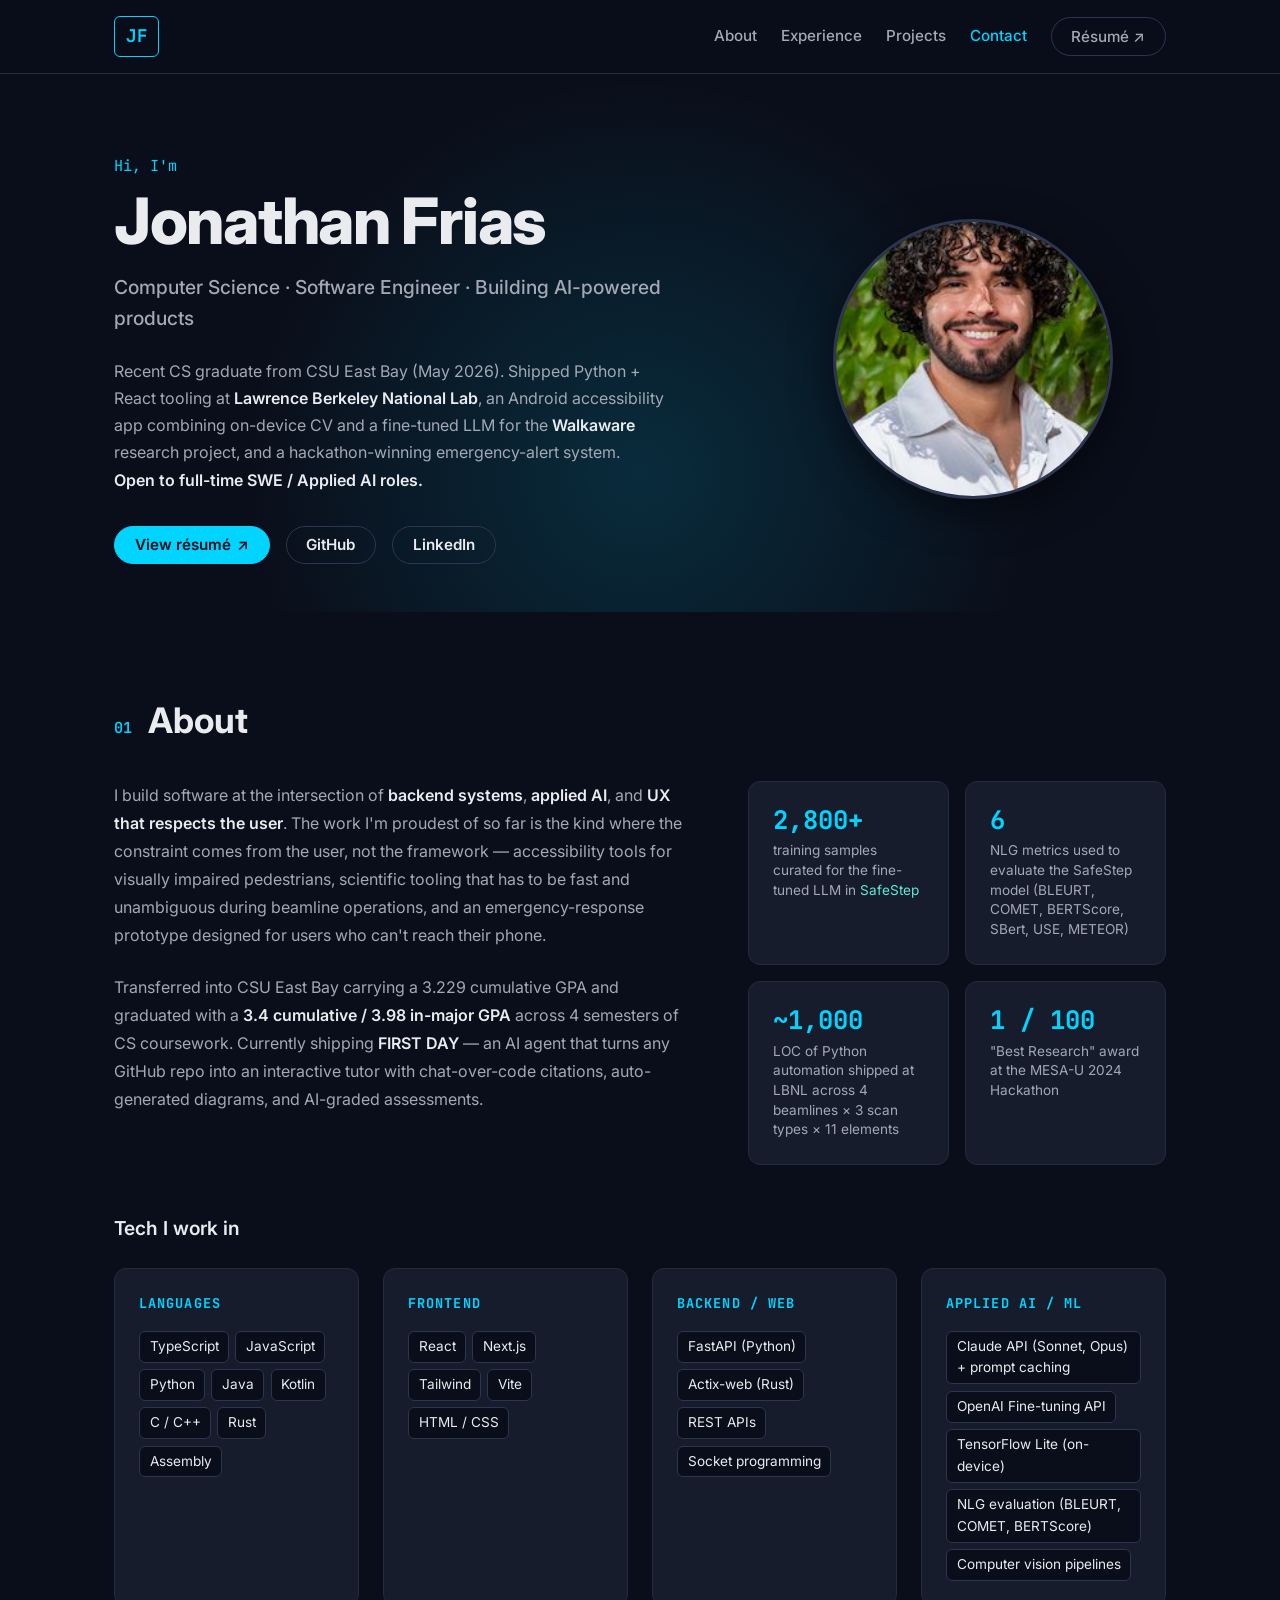
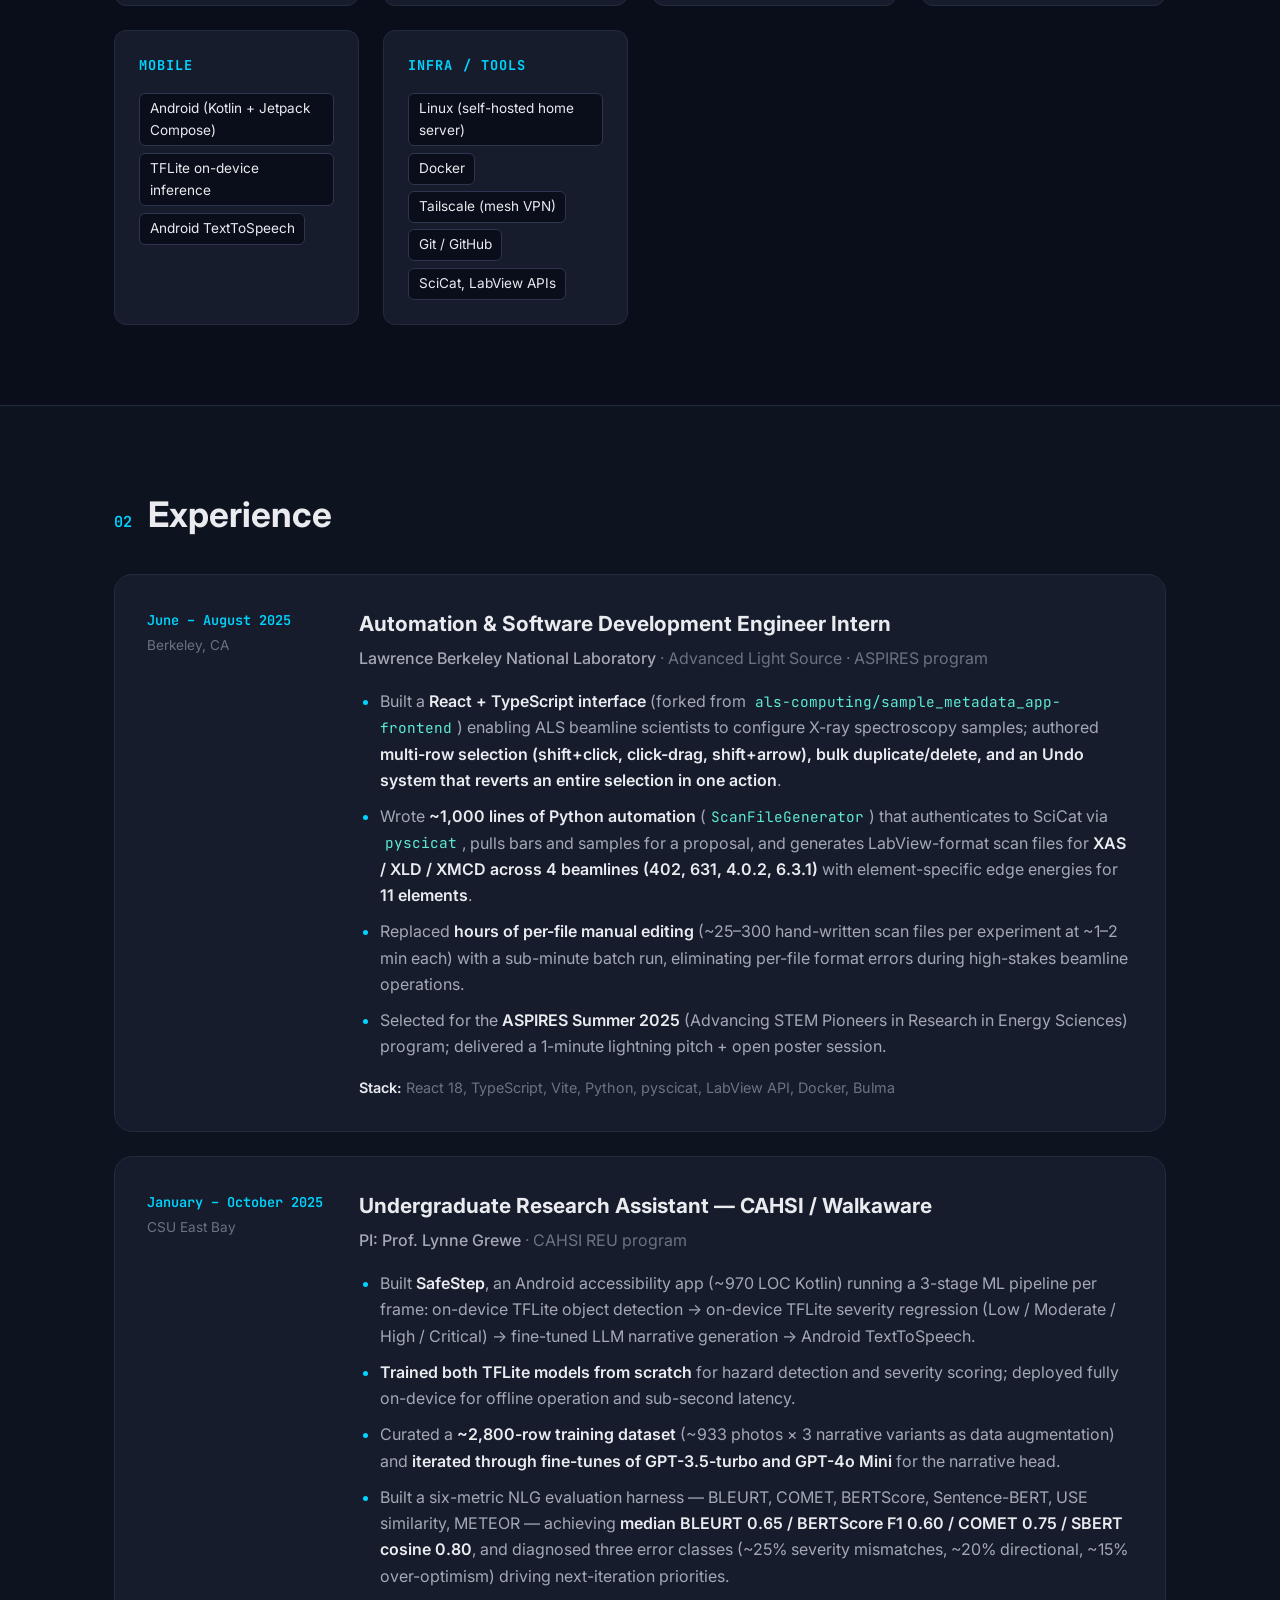
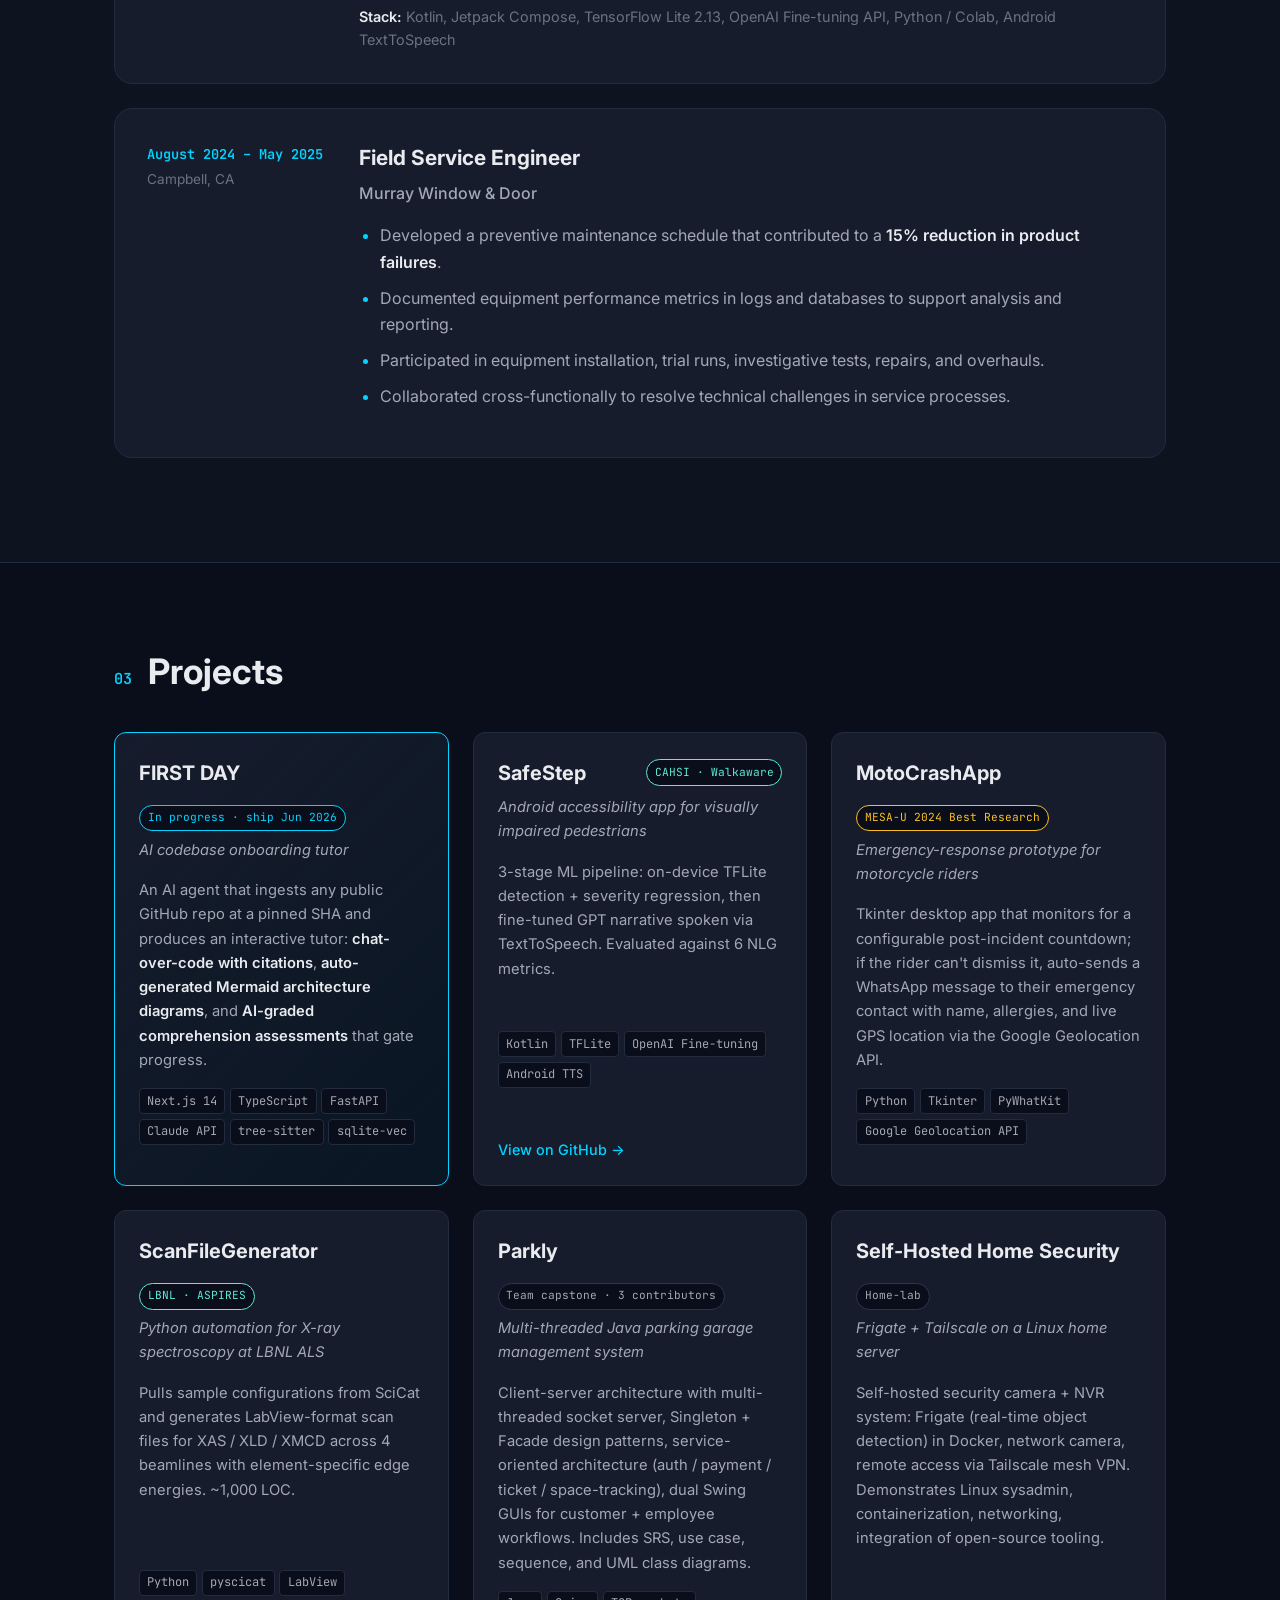
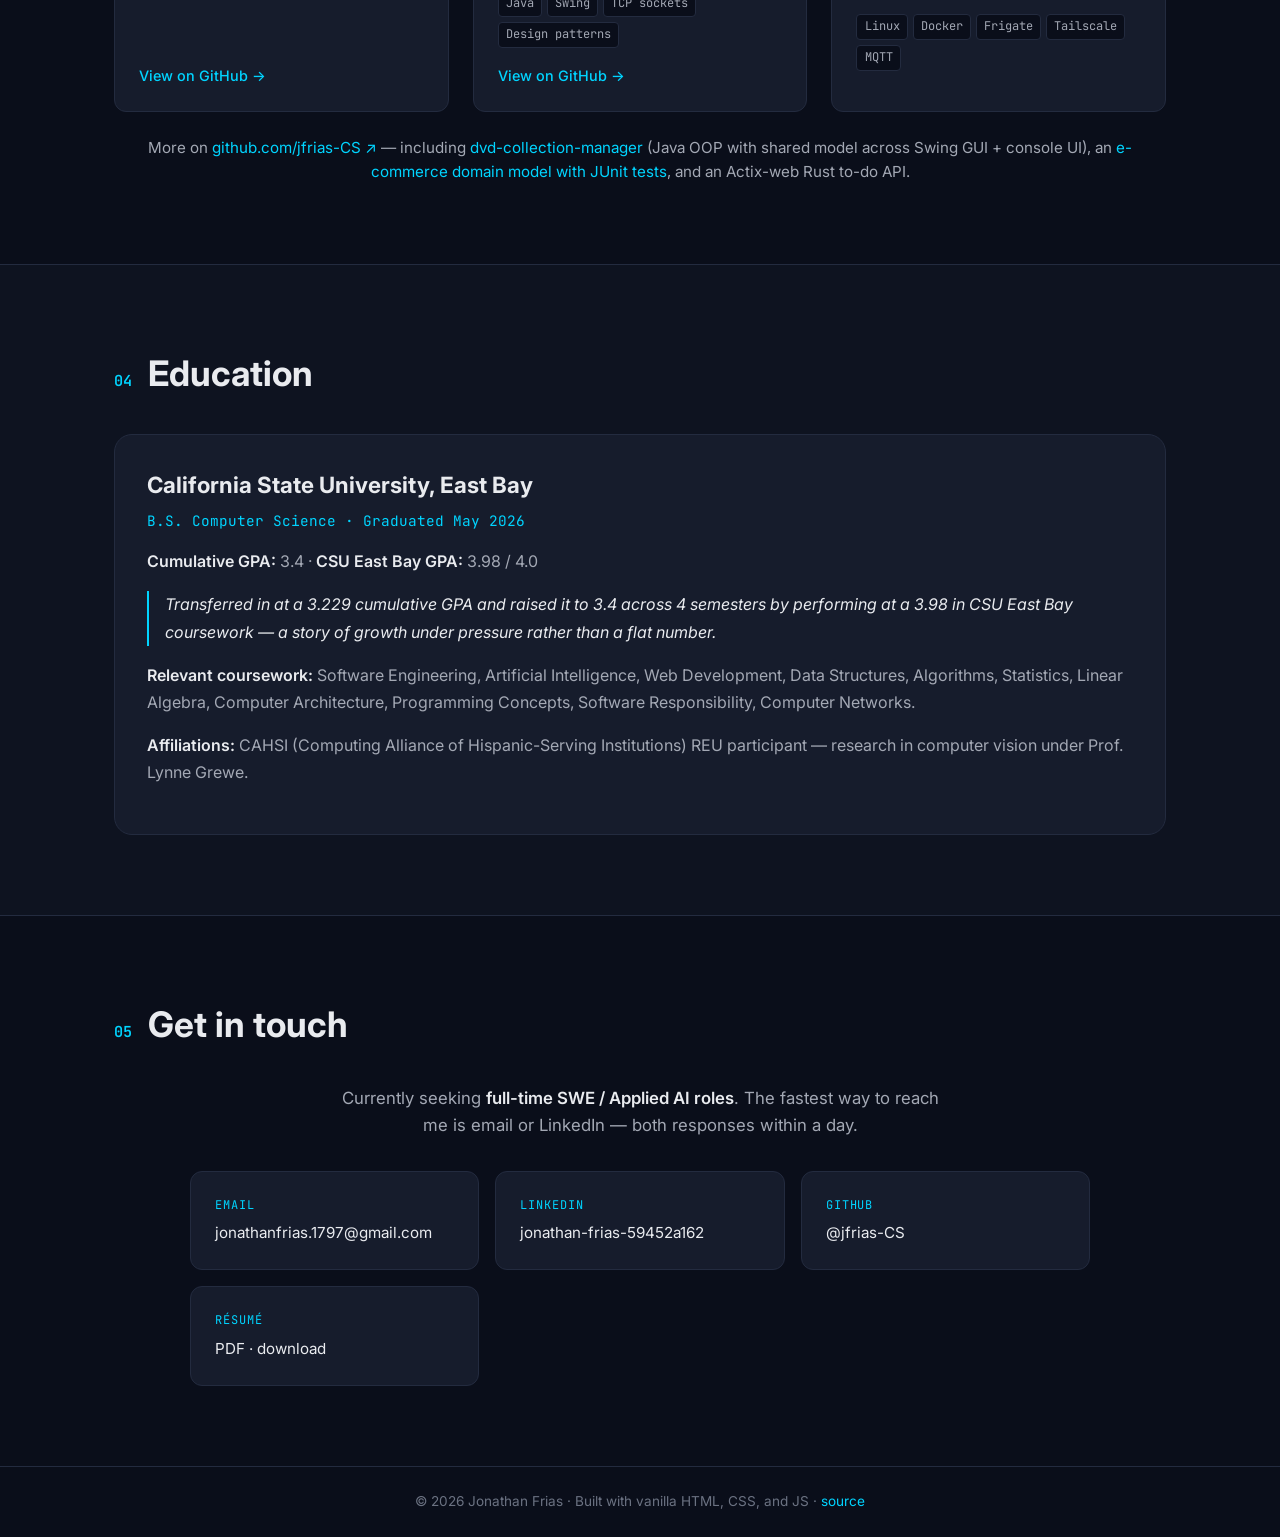
==== commit 3f1bec38: "Full site overhaul: modern dark-theme single-page - Rebuild index.html with semantic sections (Hero," ====
--- a/index.html
+++ b/index.html
@@ -1,340 +1,376 @@
 <!DOCTYPE html>
 <html lang="en">
-    <head>
-        <meta charset="UTF-8" />
-        <meta name="viewport" content="width=device-width, initial-scale=1.0" />
-        <title>Jonathan Frias | Portfolio</title>
-
-        <link rel="stylesheet" href="styles.css" />
-
-        <link
-            rel="stylesheet"
-            type="text/css"
-            href="https://cdnjs.cloudflare.com/ajax/libs/fullPage.js/4.0.9/fullpage.min.css"
-        />
-
-        <script
-            type="text/javascript"
-            src="https://cdnjs.cloudflare.com/ajax/libs/fullPage.js/4.0.9/fullpage.min.js"
-        ></script>
-    </head>
-    <body>
-        <div id="fullpage">
-            <!-- <nav id="main-nav">
-        <a href="#hero" class="nav-brand">Jonathan Frias</a>
-        <div class="nav-links">
-            <a href="#about">About</a>
-            <a href="#experience">Experience</a>
-            <a href="#projects">Projects</a>
-            <a href="#contact">Contact</a>
+<head>
+    <meta charset="UTF-8" />
+    <meta name="viewport" content="width=device-width, initial-scale=1.0" />
+    <title>Jonathan Frias — Computer Science | Software Engineer</title>
+    <meta name="description" content="CS grad (CSU East Bay, May 2026) building AI-powered products. Recent work at Lawrence Berkeley National Lab and on accessibility-focused AI for visually impaired users. Open to full-time roles." />
+
+    <!-- Open Graph / Social previews -->
+    <meta property="og:type" content="profile" />
+    <meta property="og:title" content="Jonathan Frias — Software Engineer" />
+    <meta property="og:description" content="CS grad building AI-powered products. Recent work at Lawrence Berkeley National Lab + accessibility-focused AI. Open to full-time roles." />
+    <meta property="og:image" content="https://jfrias-cs.github.io/Professional_Profile_Pic.jpg" />
+    <meta property="og:url" content="https://jfrias-cs.github.io" />
+    <meta name="twitter:card" content="summary_large_image" />
+    <meta name="twitter:title" content="Jonathan Frias — Software Engineer" />
+    <meta name="twitter:description" content="CS grad building AI-powered products. Open to full-time roles." />
+    <meta name="twitter:image" content="https://jfrias-cs.github.io/Professional_Profile_Pic.jpg" />
+
+    <!-- Favicon (inline SVG, no extra request) -->
+    <link rel="icon" href="data:image/svg+xml,%3Csvg xmlns='http://www.w3.org/2000/svg' viewBox='0 0 64 64'%3E%3Crect width='64' height='64' rx='12' fill='%230a0e1a'/%3E%3Ctext x='32' y='42' font-family='monospace' font-size='30' font-weight='700' fill='%2300d4ff' text-anchor='middle'%3EJF%3C/text%3E%3C/svg%3E" />
+
+    <!-- Fonts -->
+    <link rel="preconnect" href="https://fonts.googleapis.com" />
+    <link rel="preconnect" href="https://fonts.gstatic.com" crossorigin />
+    <link href="https://fonts.googleapis.com/css2?family=Inter:wght@400;500;600;700;800&family=JetBrains+Mono:wght@400;600&display=swap" rel="stylesheet" />
+
+    <link rel="stylesheet" href="styles.css" />
+</head>
+<body>
+    <a href="#main" class="skip-link">Skip to content</a>
+
+    <header class="nav">
+        <div class="container nav-inner">
+            <a href="#hero" class="nav-brand">JF</a>
+            <nav>
+                <a href="#about">About</a>
+                <a href="#experience">Experience</a>
+                <a href="#projects">Projects</a>
+                <a href="#contact">Contact</a>
+                <a href="Jonathan_Frias_Resume.pdf" class="btn btn-ghost" target="_blank" rel="noopener">Résumé ↗</a>
+            </nav>
         </div>
-      </nav> -->
-
-            <div class="section" id="hero">
-                <div class="section-content">
-                    <img
-                        src="images/Professional_Profile_Pic.jpg"
-                        alt="Your Professional Picture"
-                        class="profile-pic"
-                    />
+    </header>
+
+    <main id="main">
+        <!-- HERO -->
+        <section id="hero" class="hero">
+            <div class="container hero-grid">
+                <div class="hero-text">
+                    <p class="eyebrow">Hi, I'm</p>
                     <h1>Jonathan Frias</h1>
-                    <h2>Welcome to my portfolio!</h2>
-                    <p class="tagline">
-                        Computer Science Major | Software Engineer in Training
+                    <p class="tagline">Computer Science · Software Engineer · Building AI-powered products</p>
+                    <p class="hero-blurb">
+                        Recent CS graduate from CSU East Bay (May 2026). Shipped Python + React tooling at <strong>Lawrence Berkeley National Lab</strong>, an Android accessibility app combining on-device CV and a fine-tuned LLM for the <strong>Walkaware</strong> research project, and a hackathon-winning emergency-alert system. <strong>Open to full-time SWE / Applied AI roles.</strong>
                     </p>
-                    <a
-                        href="files/Jonathan_Frias_Resume.pdf"
-                        class="btn btn-primary"
-                        target="_blank"
-                        rel="noopener noreferrer"
-                        >View Resume</a
-                    >
-                </div>
-            </div>
-
-            <div class="section" id="about">
-                <div class="section-content">
-                    <h2>🧑‍💻 About Me & Skills</h2>
-                    <p class="bio-summary">
-                        Highly motivated graduating Computer Science senior
-                        aspiring to a Full Stack Development role, with a strong
-                        foundation in building applications from concept through
-                        production deployment. I am passionate about creating
-                        efficient, user-centric solutions, combining the
-                        systematic enjoyment of process automation such as
-                        Python, with the visual satisfaction of responsive UI
-                        development of React. I aim to apply my technical skills
-                        to build meaningful projects, specifically within the
-                        medical field, to enhance operational efficiency and
-                        contribute to better patient outcomes.
-                    </p>
-
-                    <div class="skills-grid">
-                        <div class="skill-category fade-in-element">
-                            <h3>Programming Languages</h3>
-                            <ul>
-                                <li>Java</li>
-                                <li>Python</li>
-                                <li>C/C++</li>
-                                <li>Kotlin</li>
-                            </ul>
-                        </div>
-                        <div class="skill-category fade-in-element">
-                            <h3>Web Development</h3>
-                            <ul>
-                                <li>HTML5 & CSS3</li>
-                                <li>JavaScript (ES6+)</li>
-                                <li>React</li>
-                            </ul>
-                        </div>
-                        <div class="skill-category fade-in-element">
-                            <h3>Tools & Concepts</h3>
-                            <ul>
-                                <li>Git/GitHub</li>
-                                <li>Data Structures & Algorithms</li>
-                                <li>Android App development</li>
-                            </ul>
-                        </div>
-                    </div>
-                </div>
-            </div>
-
-            <div class="section" id="experience">
-                <div class="section-content">
-                    <h2>💼 Work Experience</h2>
-                    <div class="experience-card reveal-on-scroll">
-                        <h3>Full Stack Intern</h3>
-                        <p class="company">
-                            Lawrence Berkeley National Lab | June 2025 - August
-                            2025
+                    <div class="cta-row">
+                        <a href="Jonathan_Frias_Resume.pdf" class="btn btn-primary" target="_blank" rel="noopener">
+                            View résumé
+                            <span class="arrow">↗</span>
+                        </a>
+                        <a href="https://github.com/jfrias-CS" class="btn btn-ghost" target="_blank" rel="noopener">GitHub</a>
+                        <a href="https://www.linkedin.com/in/jonathan-frias-59452a162/" class="btn btn-ghost" target="_blank" rel="noopener">LinkedIn</a>
+                    </div>
+                </div>
+                <div class="hero-photo">
+                    <img src="Professional_Profile_Pic.jpg" alt="Portrait of Jonathan Frias" />
+                </div>
+            </div>
+        </section>
+
+        <!-- ABOUT -->
+        <section id="about" class="section">
+            <div class="container">
+                <h2 class="section-title"><span class="section-num">01</span> About</h2>
+                <div class="about-grid">
+                    <div class="about-prose">
+                        <p>
+                            I build software at the intersection of <strong>backend systems</strong>, <strong>applied AI</strong>, and <strong>UX that respects the user</strong>. The work I'm proudest of so far is the kind where the constraint comes from the user, not the framework — accessibility tools for visually impaired pedestrians, scientific tooling that has to be fast and unambiguous during beamline operations, and an emergency-response prototype designed for users who can't reach their phone.
                         </p>
-                        <ul>
-                            <li>
-                                Develop a web interface to streamline
-                                organization of bar samples and configurations
-                                for X-ray spectroscopy scans, reducing manual
-                                data entry errors and saving time during
-                                experiments.
-                            </li>
-                            <li>
-                                Integrate with SciCat’s backend servers to
-                                enable user authentication and dynamic retrieval
-                                of sample data, which is then parsed into
-                                structured scan files for LabView API
-                                integration.
-                            </li>
-                            <li>
-                                Automate scan file generation via Python,
-                                allowing users to pre-load experiment parameters
-                                and execute scans with a single click,
-                                eliminating the need for manual file creation
-                                during beamline operations.
-                            </li>
-                            <li>
-                                Enhance efficiency by enabling batch uploads of
-                                sample configurations, reducing experiment setup
-                                time and minimizing human error in high-stakes
-                                research environments.
-                            </li>
-                        </ul>
-                    </div>
-
-                    <div class="experience-card reveal-on-scroll">
-                        <h3>Undergraduate Research Assistant</h3>
-                        <p class="company">CAHSI | January 2025 - May 2025</p>
-                        <ul>
-                            <li>
-                                Develop an Android app using computer vision to
-                                detect sidewalk damage and provide spoken
-                                directional guidance for visually impaired
-                                users.
-                            </li>
-
-                            <li>
-                                Conduct data curation preprocessing to ensure
-                                high-quality datasets for machine learning
-                                models.
-                            </li>
-
-                            <li>
-                                Leverage Colab, Python, and a retrained version
-                                of OpenAI’s GPT-4o Mini to process images,
-                                classify walkway hazards, and generate natural
-                                language alerts.
-                            </li>
-                            <li>
-                                Work on LLM-based narrative generation to
-                                enhance mobility through spoken instructions.
-                            </li>
-                        </ul>
-                    </div>
-                </div>
-            </div>
-
-            <div class="section" id="projects">
-                <div class="section-content">
-                    <h2>💡 Personal Projects</h2>
-                    <div class="horizontal-slider">
-                        <div class="slide">
-                            <div class="project-card">
-                                <h3>Parkly</h3>
-                                <p>A Java Application</p>
-                                <p>
-                                    🅿️ Parkly: Comprehensive Garage Operations
-                                    System Parkly is a multi-threaded,
-                                    concurrent garage management system designed
-                                    for automated and secure parking facility
-                                    operations. It demonstrates robust
-                                    architectural design by handling complex,
-                                    real-time processes from entry to exit,
-                                    payment, and internal employee management.
-                                    Key Functionalities: Ticketing & Tracking:
-                                    Automated generation of unique ticket IDs,
-                                    complete ticket tracking, and space tracking
-                                    to manage occupancy in real-time. Access
-                                    Control: Manages entry to the garage via
-                                    ticket generation and exit gate operation
-                                    based on validated payment or authorized
-                                    user override. Financial & Security: Tracks
-                                    payment status per ticket and provides
-                                    secure employee login validation coupled
-                                    with employee time tracking. Architectural
-                                    Highlights: Parkly is built using key
-                                    object-oriented design patterns to ensure
-                                    stability and efficiency: Multiple Threaded
-                                    Server Sockets: Enables the system to handle
-                                    concurrent client requests (multiple
-                                    entry/exit gates, employee terminals)
-                                    simultaneously without blocking, ensuring
-                                    high performance and responsiveness.
-                                    Singleton Pattern: Used for critical,
-                                    centralized components (like the Ticket ID
-                                    Generator or the Space Inventory Manager) to
-                                    ensure a single, authoritative instance and
-                                    prevent concurrency issues like duplicated
-                                    IDs or incorrect space assignments. Facade
-                                    Design Pattern: Provides a simplified,
-                                    unified interface to complex operational
-                                    sub-systems (e.g., calling one method to
-                                    process an exit handles payment validation,
-                                    time tracking updates, and ticket
-                                    reconciliation internally). Overall, Parkly
-                                    showcases advanced skills in concurrency,
-                                    security implementation, and sophisticated
-                                    systems architecture.
-                                </p>
-                                <div
-                                    class="project-image-slider"
-                                    id="parkly-slider"
-                                >
-                                    <img src="" alt="Parkly Screenshot 1" />
-                                    <img src="" alt="Parkly Screenshot 2" />
-                                    <img src="" alt="Parkly Screenshot 3" />
-                                </div>
-                                <a
-                                    href="https://github.com/jfrias-CS/Parkly.git"
-                                    target="\_blank"
-                                    >View Code</a
-                                >
-                            </div>
-                        </div>
-
-                        <div class="slide">
-                            <div class="project-card">
-                                <h3>SafeStep</h3>
-                                <p>Kotlin</p>
-                                <p>
-                                    🚶‍♀️ SafeStep: AI-Powered Sidewalk Damage
-                                    Detection and Navigation SafeStep is an
-                                    Android application that uses TensorFlow
-                                    Lite models to enhance pedestrian safety by
-                                    detecting sidewalk hazards in real-time. The
-                                    application captures an image of the user's
-                                    surroundings and employs detection and
-                                    regression models to identify and quantify
-                                    damages (e.g., cracks, uneven slabs). This
-                                    raw data, including bounding boxes and
-                                    calculated severity levels, is then sent via
-                                    a structured prompt to a fine-tuned GPT-3.5
-                                    Turbo model. The large language model (LLM)
-                                    processes this technical data to generate
-                                    natural language instructions. These
-                                    instructions provide the user with clear,
-                                    actionable advice on the precise location
-                                    and severity of the damage, along with the
-                                    next safest step or direction to take to
-                                    avoid the hazard. SafeStep effectively
-                                    translates complex machine learning outputs
-                                    into intuitive, real-world guidance.
-                                </p>
-                                <a
-                                    href="https://github.com/jfrias-CS/SafeStep2"
-                                    target="\_blank"
-                                    >View Code</a
-                                >
-                                <div
-                                    class="project-image-slider"
-                                    id="safestep-slider"
-                                >
-                                    <img src="" alt="Parkly Screenshot 1" />
-                                    <img src="" alt="Parkly Screenshot 2" />
-                                    <img src="" alt="Parkly Screenshot 3" />
-                                </div>
-                            </div>
-                        </div>
-                    </div>
-                </div>
-            </div>
-
-            <div class="section" id="contact">
-                <div class="section-content">
-                    <h2>📧 Contact Me</h2>
-                    <p>
-                        I am currently seeking Internships or Entry-Level Roles.
-                        Feel free to reach out!
-                    </p>
-
-                    <form id="contact-form">
-                        <input
-                            type="text"
-                            name="name"
-                            placeholder="Your Name"
-                            required
-                        />
-                        <input
-                            type="email"
-                            name="email"
-                            placeholder="Your Email"
-                            required
-                        />
-                        <textarea
-                            name="message"
-                            placeholder="Your Message"
-                            rows="5"
-                            required
-                        ></textarea>
-                        <button type="submit" class="btn btn-secondary">
-                            Send Message
-                        </button>
-                    </form>
-
-                    <div class="social-links">
-                        <a href="https://github.com/jfrias-CS" target="\_blank"
-                            >GitHub</a
-                        >
-                        <a
-                            href="https://www.linkedin.com/in/jonathan-frias-59452a162/"
-                            target="\_blank"
-                            >LinkedIn</a
-                        >
-                        <a href="mailto:jfrias9@horizon.csueastbay.edu"
-                            >Email</a
-                        >
-                    </div>
-                </div>
-            </div>
+                        <p>
+                            Transferred into CSU East Bay carrying a 3.229 cumulative GPA and graduated with a <strong>3.4 cumulative / 3.98 in-major GPA</strong> across 4 semesters of CS coursework. Currently shipping <strong>FIRST DAY</strong> — an AI agent that turns any GitHub repo into an interactive tutor with chat-over-code citations, auto-generated diagrams, and AI-graded assessments.
+                        </p>
+                    </div>
+                    <aside class="about-stats">
+                        <div class="stat">
+                            <div class="stat-num">2,800+</div>
+                            <div class="stat-label">training samples curated for the fine-tuned LLM in <a href="#projects">SafeStep</a></div>
+                        </div>
+                        <div class="stat">
+                            <div class="stat-num">6</div>
+                            <div class="stat-label">NLG metrics used to evaluate the SafeStep model (BLEURT, COMET, BERTScore, SBert, USE, METEOR)</div>
+                        </div>
+                        <div class="stat">
+                            <div class="stat-num">~1,000</div>
+                            <div class="stat-label">LOC of Python automation shipped at LBNL across 4 beamlines × 3 scan types × 11 elements</div>
+                        </div>
+                        <div class="stat">
+                            <div class="stat-num">1 / 100</div>
+                            <div class="stat-label">"Best Research" award at the MESA-U 2024 Hackathon</div>
+                        </div>
+                    </aside>
+                </div>
+
+                <h3 class="subsection-title">Tech I work in</h3>
+                <div class="skills-grid">
+                    <div class="skill-group">
+                        <h4>Languages</h4>
+                        <ul>
+                            <li>TypeScript</li>
+                            <li>JavaScript</li>
+                            <li>Python</li>
+                            <li>Java</li>
+                            <li>Kotlin</li>
+                            <li>C / C++</li>
+                            <li>Rust</li>
+                            <li>Assembly</li>
+                        </ul>
+                    </div>
+                    <div class="skill-group">
+                        <h4>Frontend</h4>
+                        <ul>
+                            <li>React</li>
+                            <li>Next.js</li>
+                            <li>Tailwind</li>
+                            <li>Vite</li>
+                            <li>HTML / CSS</li>
+                        </ul>
+                    </div>
+                    <div class="skill-group">
+                        <h4>Backend / Web</h4>
+                        <ul>
+                            <li>FastAPI (Python)</li>
+                            <li>Actix-web (Rust)</li>
+                            <li>REST APIs</li>
+                            <li>Socket programming</li>
+                        </ul>
+                    </div>
+                    <div class="skill-group">
+                        <h4>Applied AI / ML</h4>
+                        <ul>
+                            <li>Claude API (Sonnet, Opus) + prompt caching</li>
+                            <li>OpenAI Fine-tuning API</li>
+                            <li>TensorFlow Lite (on-device)</li>
+                            <li>NLG evaluation (BLEURT, COMET, BERTScore)</li>
+                            <li>Computer vision pipelines</li>
+                        </ul>
+                    </div>
+                    <div class="skill-group">
+                        <h4>Mobile</h4>
+                        <ul>
+                            <li>Android (Kotlin + Jetpack Compose)</li>
+                            <li>TFLite on-device inference</li>
+                            <li>Android TextToSpeech</li>
+                        </ul>
+                    </div>
+                    <div class="skill-group">
+                        <h4>Infra / Tools</h4>
+                        <ul>
+                            <li>Linux (self-hosted home server)</li>
+                            <li>Docker</li>
+                            <li>Tailscale (mesh VPN)</li>
+                            <li>Git / GitHub</li>
+                            <li>SciCat, LabView APIs</li>
+                        </ul>
+                    </div>
+                </div>
+            </div>
+        </section>
+
+        <!-- EXPERIENCE -->
+        <section id="experience" class="section section-alt">
+            <div class="container">
+                <h2 class="section-title"><span class="section-num">02</span> Experience</h2>
+
+                <article class="exp-card">
+                    <div class="exp-meta">
+                        <p class="exp-date">June – August 2025</p>
+                        <p class="exp-location">Berkeley, CA</p>
+                    </div>
+                    <div class="exp-body">
+                        <h3>Automation &amp; Software Development Engineer Intern</h3>
+                        <p class="exp-company">Lawrence Berkeley National Laboratory <span class="exp-program">· Advanced Light Source · ASPIRES program</span></p>
+                        <ul>
+                            <li>Built a <strong>React + TypeScript interface</strong> (forked from <code>als-computing/sample_metadata_app-frontend</code>) enabling ALS beamline scientists to configure X-ray spectroscopy samples; authored <strong>multi-row selection (shift+click, click-drag, shift+arrow), bulk duplicate/delete, and an Undo system that reverts an entire selection in one action</strong>.</li>
+                            <li>Wrote <strong>~1,000 lines of Python automation</strong> (<code>ScanFileGenerator</code>) that authenticates to SciCat via <code>pyscicat</code>, pulls bars and samples for a proposal, and generates LabView-format scan files for <strong>XAS / XLD / XMCD across 4 beamlines (402, 631, 4.0.2, 6.3.1)</strong> with element-specific edge energies for <strong>11 elements</strong>.</li>
+                            <li>Replaced <strong>hours of per-file manual editing</strong> (~25–300 hand-written scan files per experiment at ~1–2 min each) with a sub-minute batch run, eliminating per-file format errors during high-stakes beamline operations.</li>
+                            <li>Selected for the <strong>ASPIRES Summer 2025</strong> (Advancing STEM Pioneers in Research in Energy Sciences) program; delivered a 1-minute lightning pitch + open poster session.</li>
+                        </ul>
+                        <p class="exp-tech"><strong>Stack:</strong> React 18, TypeScript, Vite, Python, pyscicat, LabView API, Docker, Bulma</p>
+                    </div>
+                </article>
+
+                <article class="exp-card">
+                    <div class="exp-meta">
+                        <p class="exp-date">January – October 2025</p>
+                        <p class="exp-location">CSU East Bay</p>
+                    </div>
+                    <div class="exp-body">
+                        <h3>Undergraduate Research Assistant — CAHSI / Walkaware</h3>
+                        <p class="exp-company">PI: Prof. Lynne Grewe <span class="exp-program">· CAHSI REU program</span></p>
+                        <ul>
+                            <li>Built <strong>SafeStep</strong>, an Android accessibility app (~970 LOC Kotlin) running a 3-stage ML pipeline per frame: on-device TFLite object detection → on-device TFLite severity regression (Low / Moderate / High / Critical) → fine-tuned LLM narrative generation → Android TextToSpeech.</li>
+                            <li><strong>Trained both TFLite models from scratch</strong> for hazard detection and severity scoring; deployed fully on-device for offline operation and sub-second latency.</li>
+                            <li>Curated a <strong>~2,800-row training dataset</strong> (~933 photos × 3 narrative variants as data augmentation) and <strong>iterated through fine-tunes of GPT-3.5-turbo and GPT-4o Mini</strong> for the narrative head.</li>
+                            <li>Built a six-metric NLG evaluation harness — BLEURT, COMET, BERTScore, Sentence-BERT, USE similarity, METEOR — achieving <strong>median BLEURT 0.65 / BERTScore F1 0.60 / COMET 0.75 / SBERT cosine 0.80</strong>, and diagnosed three error classes (~25% severity mismatches, ~20% directional, ~15% over-optimism) driving next-iteration priorities.</li>
+                        </ul>
+                        <p class="exp-tech"><strong>Stack:</strong> Kotlin, Jetpack Compose, TensorFlow Lite 2.13, OpenAI Fine-tuning API, Python / Colab, Android TextToSpeech</p>
+                    </div>
+                </article>
+
+                <article class="exp-card">
+                    <div class="exp-meta">
+                        <p class="exp-date">August 2024 – May 2025</p>
+                        <p class="exp-location">Campbell, CA</p>
+                    </div>
+                    <div class="exp-body">
+                        <h3>Field Service Engineer</h3>
+                        <p class="exp-company">Murray Window &amp; Door</p>
+                        <ul>
+                            <li>Developed a preventive maintenance schedule that contributed to a <strong>15% reduction in product failures</strong>.</li>
+                            <li>Documented equipment performance metrics in logs and databases to support analysis and reporting.</li>
+                            <li>Participated in equipment installation, trial runs, investigative tests, repairs, and overhauls.</li>
+                            <li>Collaborated cross-functionally to resolve technical challenges in service processes.</li>
+                        </ul>
+                    </div>
+                </article>
+            </div>
+        </section>
+
+        <!-- PROJECTS -->
+        <section id="projects" class="section">
+            <div class="container">
+                <h2 class="section-title"><span class="section-num">03</span> Projects</h2>
+                <div class="projects-grid">
+
+                    <article class="project-card project-featured">
+                        <div class="project-header">
+                            <h3>FIRST DAY</h3>
+                            <span class="project-badge badge-progress">In progress · ship Jun 2026</span>
+                        </div>
+                        <p class="project-tagline">AI codebase onboarding tutor</p>
+                        <p>An AI agent that ingests any public GitHub repo at a pinned SHA and produces an interactive tutor: <strong>chat-over-code with citations</strong>, <strong>auto-generated Mermaid architecture diagrams</strong>, and <strong>AI-graded comprehension assessments</strong> that gate progress.</p>
+                        <ul class="project-tech">
+                            <li>Next.js 14</li><li>TypeScript</li><li>FastAPI</li><li>Claude API</li><li>tree-sitter</li><li>sqlite-vec</li>
+                        </ul>
+                    </article>
+
+                    <article class="project-card">
+                        <div class="project-header">
+                            <h3>SafeStep</h3>
+                            <span class="project-badge badge-research">CAHSI · Walkaware</span>
+                        </div>
+                        <p class="project-tagline">Android accessibility app for visually impaired pedestrians</p>
+                        <p>3-stage ML pipeline: on-device TFLite detection + severity regression, then fine-tuned GPT narrative spoken via TextToSpeech. Evaluated against 6 NLG metrics.</p>
+                        <ul class="project-tech">
+                            <li>Kotlin</li><li>TFLite</li><li>OpenAI Fine-tuning</li><li>Android TTS</li>
+                        </ul>
+                        <a class="project-link" href="https://github.com/jfrias-CS/SafeStep2" target="_blank" rel="noopener">View on GitHub →</a>
+                    </article>
+
+                    <article class="project-card">
+                        <div class="project-header">
+                            <h3>MotoCrashApp</h3>
+                            <span class="project-badge badge-award">MESA-U 2024 Best Research</span>
+                        </div>
+                        <p class="project-tagline">Emergency-response prototype for motorcycle riders</p>
+                        <p>Tkinter desktop app that monitors for a configurable post-incident countdown; if the rider can't dismiss it, auto-sends a WhatsApp message to their emergency contact with name, allergies, and live GPS location via the Google Geolocation API.</p>
+                        <ul class="project-tech">
+                            <li>Python</li><li>Tkinter</li><li>PyWhatKit</li><li>Google Geolocation API</li>
+                        </ul>
+                    </article>
+
+                    <article class="project-card">
+                        <div class="project-header">
+                            <h3>ScanFileGenerator</h3>
+                            <span class="project-badge badge-research">LBNL · ASPIRES</span>
+                        </div>
+                        <p class="project-tagline">Python automation for X-ray spectroscopy at LBNL ALS</p>
+                        <p>Pulls sample configurations from SciCat and generates LabView-format scan files for XAS / XLD / XMCD across 4 beamlines with element-specific edge energies. ~1,000 LOC.</p>
+                        <ul class="project-tech">
+                            <li>Python</li><li>pyscicat</li><li>LabView</li>
+                        </ul>
+                        <a class="project-link" href="https://github.com/jfrias-CS/ScanFileGenerator" target="_blank" rel="noopener">View on GitHub →</a>
+                    </article>
+
+                    <article class="project-card">
+                        <div class="project-header">
+                            <h3>Parkly</h3>
+                            <span class="project-badge">Team capstone · 3 contributors</span>
+                        </div>
+                        <p class="project-tagline">Multi-threaded Java parking garage management system</p>
+                        <p>Client-server architecture with multi-threaded socket server, Singleton + Facade design patterns, service-oriented architecture (auth / payment / ticket / space-tracking), dual Swing GUIs for customer + employee workflows. Includes SRS, use case, sequence, and UML class diagrams.</p>
+                        <ul class="project-tech">
+                            <li>Java</li><li>Swing</li><li>TCP sockets</li><li>Design patterns</li>
+                        </ul>
+                        <a class="project-link" href="https://github.com/jfrias-CS/Parkly" target="_blank" rel="noopener">View on GitHub →</a>
+                    </article>
+
+                    <article class="project-card">
+                        <div class="project-header">
+                            <h3>Self-Hosted Home Security</h3>
+                            <span class="project-badge">Home-lab</span>
+                        </div>
+                        <p class="project-tagline">Frigate + Tailscale on a Linux home server</p>
+                        <p>Self-hosted security camera + NVR system: Frigate (real-time object detection) in Docker, network camera, remote access via Tailscale mesh VPN. Demonstrates Linux sysadmin, containerization, networking, integration of open-source tooling.</p>
+                        <ul class="project-tech">
+                            <li>Linux</li><li>Docker</li><li>Frigate</li><li>Tailscale</li><li>MQTT</li>
+                        </ul>
+                    </article>
+
+                </div>
+
+                <p class="projects-footer">
+                    More on <a href="https://github.com/jfrias-CS" target="_blank" rel="noopener">github.com/jfrias-CS ↗</a> — including <a href="https://github.com/jfrias-CS/dvd-collection-manager" target="_blank" rel="noopener">dvd-collection-manager</a> (Java OOP with shared model across Swing GUI + console UI), an <a href="https://github.com/jfrias-CS/SWE-A3" target="_blank" rel="noopener">e-commerce domain model with JUnit tests</a>, and an Actix-web Rust to-do API.
+                </p>
+            </div>
+        </section>
+
+        <!-- EDUCATION -->
+        <section id="education" class="section section-alt">
+            <div class="container">
+                <h2 class="section-title"><span class="section-num">04</span> Education</h2>
+                <article class="edu-card">
+                    <div class="edu-school">
+                        <h3>California State University, East Bay</h3>
+                        <p>B.S. Computer Science · Graduated May 2026</p>
+                    </div>
+                    <div class="edu-detail">
+                        <p><strong>Cumulative GPA:</strong> 3.4 · <strong>CSU East Bay GPA:</strong> 3.98 / 4.0</p>
+                        <p class="edu-story">Transferred in at a 3.229 cumulative GPA and raised it to 3.4 across 4 semesters by performing at a 3.98 in CSU East Bay coursework — a story of growth under pressure rather than a flat number.</p>
+                        <p><strong>Relevant coursework:</strong> Software Engineering, Artificial Intelligence, Web Development, Data Structures, Algorithms, Statistics, Linear Algebra, Computer Architecture, Programming Concepts, Software Responsibility, Computer Networks.</p>
+                        <p><strong>Affiliations:</strong> CAHSI (Computing Alliance of Hispanic-Serving Institutions) REU participant — research in computer vision under Prof. Lynne Grewe.</p>
+                    </div>
+                </article>
+            </div>
+        </section>
+
+        <!-- CONTACT -->
+        <section id="contact" class="section">
+            <div class="container contact-inner">
+                <h2 class="section-title"><span class="section-num">05</span> Get in touch</h2>
+                <p class="contact-lead">
+                    Currently seeking <strong>full-time SWE / Applied AI roles</strong>. The fastest way to reach me is email or LinkedIn — both responses within a day.
+                </p>
+                <div class="contact-row">
+                    <a class="contact-card" href="mailto:jonathanfrias.1797@gmail.com">
+                        <span class="contact-label">Email</span>
+                        <span class="contact-value">jonathanfrias.1797@gmail.com</span>
+                    </a>
+                    <a class="contact-card" href="https://www.linkedin.com/in/jonathan-frias-59452a162/" target="_blank" rel="noopener">
+                        <span class="contact-label">LinkedIn</span>
+                        <span class="contact-value">jonathan-frias-59452a162</span>
+                    </a>
+                    <a class="contact-card" href="https://github.com/jfrias-CS" target="_blank" rel="noopener">
+                        <span class="contact-label">GitHub</span>
+                        <span class="contact-value">@jfrias-CS</span>
+                    </a>
+                    <a class="contact-card" href="Jonathan_Frias_Resume.pdf" target="_blank" rel="noopener">
+                        <span class="contact-label">Résumé</span>
+                        <span class="contact-value">PDF · download</span>
+                    </a>
+                </div>
+            </div>
+        </section>
+    </main>
+
+    <footer class="site-footer">
+        <div class="container footer-inner">
+            <p>© 2026 Jonathan Frias · Built with vanilla HTML, CSS, and JS · <a href="https://github.com/jfrias-CS/jfrias-CS.github.io" target="_blank" rel="noopener">source</a></p>
         </div>
-
-        <script src="script.js"></script>
-    </body>
+    </footer>
+
+    <script src="script.js"></script>
+</body>
 </html>
--- a/styles.css
+++ b/styles.css
@@ -1,347 +1,591 @@
+/* ============================================================
+   Jonathan Frias — Portfolio Stylesheet
+   ============================================================ */
+
 :root {
-    /* Color Palette (UPDATED FOR DARK THEME) */
-    --primary-color: #00aaff; /* A brighter blue for dark mode/links */
-    --secondary-color: #6c757d; /* Accent color */
-    --background-color: #121212; /* Dark background color (matches particles) */
-    --card-background: #1e1e1e; /* Slightly lighter dark card */
-    --text-color: #f0f0f0; /* Light text for contrast */
-    
-    /* Font Stack */
-    --font-family-sans: 'Segoe UI', Roboto, Helvetica, Arial, sans-serif;
-    
-    /* Spacing */
-    --section-padding: 80px 40px;
-    --card-spacing: 20px;
-}
-
-/* Basic Reset */
+    /* Palette */
+    --bg-primary: #0a0e1a;
+    --bg-alt: #0e1320;
+    --bg-card: #161c2c;
+    --bg-card-hover: #1c2336;
+    --border: #232b3f;
+    --border-strong: #2d3550;
+
+    --accent: #00d4ff;
+    --accent-glow: rgba(0, 212, 255, 0.15);
+    --accent-alt: #5eead4;
+
+    --text-primary: #e9ebef;
+    --text-secondary: #a3a8b4;
+    --text-tertiary: #6b7282;
+
+    --max-width: 1100px;
+    --radius: 12px;
+    --radius-lg: 18px;
+
+    --space-1: 0.5rem;
+    --space-2: 1rem;
+    --space-3: 1.5rem;
+    --space-4: 2rem;
+    --space-5: 3rem;
+    --space-6: 5rem;
+
+    --font-sans: 'Inter', -apple-system, BlinkMacSystemFont, 'Segoe UI', sans-serif;
+    --font-mono: 'JetBrains Mono', 'SF Mono', Menlo, monospace;
+}
+
 * {
     margin: 0;
     padding: 0;
     box-sizing: border-box;
 }
 
+html {
+    scroll-behavior: smooth;
+    scroll-padding-top: 70px;
+}
+
 body {
-    font-family: var(--font-family-sans);
+    background: var(--bg-primary);
+    color: var(--text-primary);
+    font-family: var(--font-sans);
+    font-size: 16px;
     line-height: 1.6;
-    color: var(--text-color); /* Uses dark theme color */
-    background-color: var(--background-color); /* Uses dark theme color */
-    /* Essential for smooth navigation scrolling */
-    scroll-behavior: smooth;
-}
-
-/* Resume button  */
+    -webkit-font-smoothing: antialiased;
+    text-rendering: optimizeLegibility;
+}
+
+.container {
+    max-width: var(--max-width);
+    margin: 0 auto;
+    padding: 0 var(--space-3);
+}
+
 a {
-    color: var(--primary-color);
+    color: var(--accent);
     text-decoration: none;
-    transition: color 0.3s ease;
-}
-
-a:hover {
-    color: var(--secondary-color);
-}
-
-/* --- General Section Styling --- */
-.section {
-    padding: var(--section-padding);
-    max-width: 1200px;
-    margin: 0 auto;
-}
-
-.section:nth-child(even) {
-    /* Subtle difference for alternating sections in dark mode */
-    background-color: #1a1a1a; 
-}
-
-h2 {
-    font-size: 2.5em;
-    margin-bottom: 40px;
-    text-align: center;
-    border-bottom: 3px solid var(--primary-color);
-    display: block;
-    width: fit-content;
-    margin-left: auto;
-    margin-right: auto;
-    padding-bottom: 5px;
-}
-
-/* Buttons */
-.btn {
-    display: inline-block;
-    padding: 10px 20px;
-    margin-top: 15px;
-    border-radius: 5px;
-    font-weight: bold;
-    text-transform: uppercase;
-    transition: background-color 0.3s ease, transform 0.3s ease;
-    cursor: pointer;
-    border: none;
-}
-
-.btn-primary {
-    background-color: var(--primary-color);
-    color: white;
-}
-
-.btn-primary:hover {
-    /* Slightly darker primary color */
-    background-color: #0056b3; 
-    color:white;
-    transform: translateY(-2px);
-}
-
-/* --- Navigation Styling --- */
-#main-nav {
-    /* Keeps the nav at the top */
-    position: sticky; 
+    transition: color 0.15s ease;
+}
+a:hover { color: var(--accent-alt); }
+
+code {
+    font-family: var(--font-mono);
+    font-size: 0.9em;
+    background: var(--bg-card);
+    padding: 0.1em 0.35em;
+    border-radius: 4px;
+    color: var(--accent-alt);
+}
+
+strong { color: var(--text-primary); font-weight: 600; }
+
+.skip-link {
+    position: absolute;
+    left: -9999px;
     top: 0;
-    z-index: 1000;
+    background: var(--accent);
+    color: var(--bg-primary);
+    padding: var(--space-1) var(--space-2);
+    z-index: 100;
+}
+.skip-link:focus { left: var(--space-2); top: var(--space-2); }
+
+/* ===== NAV ===== */
+.nav {
+    position: sticky;
+    top: 0;
+    z-index: 50;
+    background: rgba(10, 14, 26, 0.85);
+    backdrop-filter: blur(12px);
+    -webkit-backdrop-filter: blur(12px);
+    border-bottom: 1px solid var(--border);
+}
+.nav-inner {
     display: flex;
     justify-content: space-between;
     align-items: center;
-    padding: 15px 40px;
-    background-color: var(--card-background);
-    box-shadow: 0 2px 4px rgba(0,0,0,0.1);
-}
-
+    padding: var(--space-2) var(--space-3);
+}
 .nav-brand {
-    font-size: 1.5em;
-    font-weight: bold;
-}
-
-.nav-links a {
-    margin-left: 20px;
-    color: var(--text-color);
+    font-family: var(--font-mono);
+    font-weight: 700;
+    color: var(--accent);
+    font-size: 1.1rem;
+    border: 1.5px solid var(--accent);
+    padding: 0.3em 0.6em;
+    border-radius: 6px;
+}
+.nav-brand:hover {
+    background: var(--accent-glow);
+    color: var(--accent);
+}
+.nav nav {
+    display: flex;
+    gap: var(--space-3);
+    align-items: center;
+}
+.nav nav a {
+    color: var(--text-secondary);
+    font-size: 0.95rem;
     font-weight: 500;
 }
-
-/* --- Hero Section --- */
-#hero {
-    /* Takes up full viewport height */
-    min-height: 100vh;
+.nav nav a:hover { color: var(--text-primary); }
+
+/* ===== BUTTONS ===== */
+.btn {
+    display: inline-flex;
+    align-items: center;
+    gap: 0.4em;
+    padding: 0.7em 1.3em;
+    border-radius: 999px;
+    font-weight: 600;
+    font-size: 0.95rem;
+    text-decoration: none;
+    transition: all 0.2s ease;
+    border: 1.5px solid transparent;
+    line-height: 1;
+}
+.btn-primary {
+    background: var(--accent);
+    color: var(--bg-primary);
+    border-color: var(--accent);
+}
+.btn-primary:hover {
+    background: transparent;
+    color: var(--accent);
+    box-shadow: 0 0 24px var(--accent-glow);
+}
+.btn-ghost {
+    color: var(--text-primary);
+    border-color: var(--border-strong);
+    background: transparent;
+}
+.btn-ghost:hover {
+    border-color: var(--accent);
+    color: var(--accent);
+}
+.arrow { display: inline-block; transition: transform 0.2s ease; }
+.btn:hover .arrow { transform: translate(2px, -2px); }
+
+/* ===== HERO ===== */
+.hero {
+    padding: var(--space-6) 0 var(--space-5);
+    position: relative;
+    overflow: hidden;
+}
+.hero::before {
+    content: '';
+    position: absolute;
+    top: 0; left: 50%;
+    transform: translateX(-50%);
+    width: 800px; height: 800px;
+    background: radial-gradient(circle, var(--accent-glow) 0%, transparent 70%);
+    pointer-events: none;
+    z-index: -1;
+}
+.hero-grid {
+    display: grid;
+    grid-template-columns: 1.6fr 1fr;
+    gap: var(--space-5);
+    align-items: center;
+}
+.eyebrow {
+    color: var(--accent);
+    font-family: var(--font-mono);
+    font-size: 0.95rem;
+    margin-bottom: var(--space-1);
+}
+.hero h1 {
+    font-size: clamp(2.4rem, 6vw, 4rem);
+    font-weight: 800;
+    letter-spacing: -0.02em;
+    line-height: 1.1;
+    margin-bottom: var(--space-2);
+}
+.tagline {
+    color: var(--text-secondary);
+    font-size: 1.2rem;
+    margin-bottom: var(--space-3);
+    font-weight: 500;
+}
+.hero-blurb {
+    color: var(--text-secondary);
+    max-width: 55ch;
+    margin-bottom: var(--space-4);
+    line-height: 1.7;
+}
+.cta-row {
+    display: flex;
+    gap: var(--space-2);
+    flex-wrap: wrap;
+}
+.hero-photo {
     display: flex;
     justify-content: center;
+}
+.hero-photo img {
+    width: 100%;
+    max-width: 280px;
+    aspect-ratio: 1;
+    object-fit: cover;
+    border-radius: 50%;
+    border: 3px solid var(--border-strong);
+    box-shadow: 0 12px 40px rgba(0, 0, 0, 0.5);
+    transition: border-color 0.3s ease;
+}
+.hero-photo img:hover { border-color: var(--accent); }
+
+/* ===== SECTION SHELL ===== */
+.section {
+    padding: var(--space-6) 0;
+}
+.section-alt {
+    background: var(--bg-alt);
+    border-top: 1px solid var(--border);
+    border-bottom: 1px solid var(--border);
+}
+.section-title {
+    font-size: clamp(1.6rem, 3vw, 2.2rem);
+    font-weight: 700;
+    margin-bottom: var(--space-4);
+    display: flex;
+    align-items: baseline;
+    gap: var(--space-2);
+}
+.section-num {
+    font-family: var(--font-mono);
+    color: var(--accent);
+    font-size: 0.95rem;
+    font-weight: 600;
+}
+.subsection-title {
+    font-size: 1.2rem;
+    font-weight: 600;
+    margin-top: var(--space-5);
+    margin-bottom: var(--space-3);
+    color: var(--text-primary);
+}
+
+/* ===== ABOUT ===== */
+.about-grid {
+    display: grid;
+    grid-template-columns: 1.4fr 1fr;
+    gap: var(--space-5);
+    margin-bottom: var(--space-3);
+}
+.about-prose p {
+    color: var(--text-secondary);
+    margin-bottom: var(--space-3);
+    line-height: 1.75;
+}
+.about-stats {
+    display: grid;
+    grid-template-columns: repeat(2, 1fr);
+    gap: var(--space-2);
+}
+.stat {
+    background: var(--bg-card);
+    border: 1px solid var(--border);
+    border-radius: var(--radius);
+    padding: var(--space-3);
+}
+.stat-num {
+    color: var(--accent);
+    font-family: var(--font-mono);
+    font-size: 1.6rem;
+    font-weight: 700;
+    margin-bottom: 0.3em;
+    line-height: 1.1;
+}
+.stat-label {
+    color: var(--text-secondary);
+    font-size: 0.85rem;
+    line-height: 1.45;
+}
+.stat-label a { color: var(--accent-alt); }
+
+.skills-grid {
+    display: grid;
+    grid-template-columns: repeat(auto-fit, minmax(220px, 1fr));
+    gap: var(--space-3);
+}
+.skill-group {
+    background: var(--bg-card);
+    border: 1px solid var(--border);
+    border-radius: var(--radius);
+    padding: var(--space-3);
+    transition: border-color 0.2s ease;
+}
+.skill-group:hover { border-color: var(--accent); }
+.skill-group h4 {
+    color: var(--accent);
+    font-family: var(--font-mono);
+    font-size: 0.85rem;
+    text-transform: uppercase;
+    letter-spacing: 0.08em;
+    margin-bottom: var(--space-2);
+}
+.skill-group ul {
+    list-style: none;
+    display: flex;
+    flex-wrap: wrap;
+    gap: 0.4em;
+}
+.skill-group li {
+    background: var(--bg-primary);
+    border: 1px solid var(--border-strong);
+    padding: 0.3em 0.7em;
+    border-radius: 6px;
+    font-size: 0.85rem;
+    color: var(--text-primary);
+}
+
+/* ===== EXPERIENCE ===== */
+.exp-card {
+    display: grid;
+    grid-template-columns: 180px 1fr;
+    gap: var(--space-4);
+    background: var(--bg-card);
+    border: 1px solid var(--border);
+    border-radius: var(--radius-lg);
+    padding: var(--space-4);
+    margin-bottom: var(--space-3);
+    transition: border-color 0.2s ease;
+}
+.exp-card:hover { border-color: var(--accent); }
+.exp-meta { padding-top: 0.2em; }
+.exp-date {
+    color: var(--accent);
+    font-family: var(--font-mono);
+    font-size: 0.85rem;
+    font-weight: 600;
+    margin-bottom: 0.2em;
+}
+.exp-location {
+    color: var(--text-tertiary);
+    font-size: 0.85rem;
+}
+.exp-body h3 {
+    font-size: 1.3rem;
+    font-weight: 700;
+    margin-bottom: 0.3em;
+}
+.exp-company {
+    color: var(--text-secondary);
+    margin-bottom: var(--space-2);
+    font-weight: 500;
+}
+.exp-program {
+    color: var(--text-tertiary);
+    font-weight: 400;
+}
+.exp-body ul {
+    padding-left: 1.3em;
+    margin-bottom: var(--space-2);
+}
+.exp-body li {
+    color: var(--text-secondary);
+    margin-bottom: 0.6em;
+    line-height: 1.65;
+}
+.exp-body li::marker { color: var(--accent); }
+.exp-tech {
+    color: var(--text-tertiary);
+    font-size: 0.9rem;
+    margin-top: var(--space-2);
+}
+
+/* ===== PROJECTS ===== */
+.projects-grid {
+    display: grid;
+    grid-template-columns: repeat(auto-fit, minmax(320px, 1fr));
+    gap: var(--space-3);
+}
+.project-card {
+    background: var(--bg-card);
+    border: 1px solid var(--border);
+    border-radius: var(--radius);
+    padding: var(--space-3);
+    display: flex;
+    flex-direction: column;
+    transition: border-color 0.2s ease, transform 0.2s ease;
+}
+.project-card:hover {
+    border-color: var(--accent);
+    transform: translateY(-2px);
+}
+.project-featured {
+    border-color: var(--accent);
+    background: linear-gradient(135deg, var(--bg-card) 0%, rgba(0, 212, 255, 0.04) 100%);
+}
+.project-header {
+    display: flex;
+    justify-content: space-between;
     align-items: center;
+    gap: var(--space-2);
+    margin-bottom: 0.4em;
+    flex-wrap: wrap;
+}
+.project-header h3 {
+    font-size: 1.25rem;
+    font-weight: 700;
+}
+.project-badge {
+    font-family: var(--font-mono);
+    font-size: 0.7rem;
+    color: var(--text-secondary);
+    background: var(--bg-primary);
+    border: 1px solid var(--border-strong);
+    padding: 0.3em 0.7em;
+    border-radius: 999px;
+    white-space: nowrap;
+}
+.badge-progress { color: var(--accent); border-color: var(--accent); }
+.badge-research { color: var(--accent-alt); border-color: var(--accent-alt); }
+.badge-award { color: #fbbf24; border-color: #fbbf24; }
+.project-tagline {
+    color: var(--text-secondary);
+    font-style: italic;
+    margin-bottom: var(--space-2);
+    font-size: 0.95rem;
+}
+.project-card p {
+    color: var(--text-secondary);
+    font-size: 0.92rem;
+    line-height: 1.65;
+    margin-bottom: var(--space-2);
+}
+.project-tech {
+    list-style: none;
+    display: flex;
+    flex-wrap: wrap;
+    gap: 0.3em;
+    margin: auto 0 var(--space-2);
+}
+.project-tech li {
+    background: var(--bg-primary);
+    border: 1px solid var(--border);
+    padding: 0.2em 0.6em;
+    border-radius: 4px;
+    font-size: 0.75rem;
+    font-family: var(--font-mono);
+    color: var(--text-secondary);
+}
+.project-link {
+    color: var(--accent);
+    font-size: 0.9rem;
+    font-weight: 500;
+    margin-top: auto;
+}
+.projects-footer {
+    margin-top: var(--space-3);
+    color: var(--text-secondary);
+    font-size: 0.95rem;
     text-align: center;
-    background-color: var(--background-color);
-}
-
-.profile-pic {
-    width: 200px;
-    height: 200px;
-    border-radius: 50%;
-    object-fit: cover;
-    object-position: 50% 25%;
-    margin-bottom: 20px;
-    border: 5px solid var(--primary-color);
-    animation: pulse-glow 3s infinite alternate ease-in-out;
-    box-shadow: 
-        0 0 10px 5px rgba(0,170,255,0.8),
-        0 0 80px 30px var(--background-color),
-        0 0 15px 1px var(--primary-color) inset;
-    border: 3px solid var(--primary-color);
-}
-
-#hero h1 {
-    font-size: 3.5em;
-    margin-bottom: 10px;
-    color: var(--text-color);
-}
-
-.tagline {
-    font-size: 1.4em;
-    color: var(--secondary-color);
-}
-
-/* --- About & Skills --- */
-.skills-grid {
-    display: flex;
-    justify-content: space-around;
-    gap: 20px;
+}
+
+/* ===== EDUCATION ===== */
+.edu-card {
+    background: var(--bg-card);
+    border: 1px solid var(--border);
+    border-radius: var(--radius-lg);
+    padding: var(--space-4);
+    transition: border-color 0.2s ease;
+}
+.edu-card:hover { border-color: var(--accent); }
+.edu-school h3 {
+    font-size: 1.4rem;
+    font-weight: 700;
+    margin-bottom: 0.3em;
+}
+.edu-school p {
+    color: var(--accent);
+    font-family: var(--font-mono);
+    font-size: 0.9rem;
+    margin-bottom: var(--space-2);
+}
+.edu-detail p {
+    color: var(--text-secondary);
+    margin-bottom: var(--space-2);
+    line-height: 1.7;
+}
+.edu-story {
+    border-left: 2px solid var(--accent);
+    padding-left: var(--space-2);
+    color: var(--text-primary) !important;
+    font-style: italic;
+}
+
+/* ===== CONTACT ===== */
+.contact-inner { text-align: center; }
+.contact-lead {
+    max-width: 55ch;
+    margin: 0 auto var(--space-4);
+    color: var(--text-secondary);
+    font-size: 1.05rem;
+}
+.contact-row {
+    display: grid;
+    grid-template-columns: repeat(auto-fit, minmax(220px, 1fr));
+    gap: var(--space-2);
+    max-width: 900px;
+    margin: 0 auto;
+}
+.contact-card {
+    background: var(--bg-card);
+    border: 1px solid var(--border);
+    border-radius: var(--radius);
+    padding: var(--space-3);
+    display: flex;
+    flex-direction: column;
+    gap: 0.4em;
     text-align: left;
-    margin-top: 30px;
-}
-
-.skill-category {
-    flex: 1;
-    background-color:var(--card-background);
-    border-left: 5px solid var(--primary-color);
-    padding: var(--card-spacing);
-    border-radius: 8px;
-    box-shadow: 0 2px 5px rgba(0,0,0,0.05);
-}
-
-/* --- Experience & Projects Card Layouts --- */
-.experience-card,
-.project-card {
-    background-color: var(--card-background);
-    border-left: 5px solid var(--primary-color);
-    padding: var(--card-spacing);
-    margin-bottom: 25px;
-    border-radius: 8px;
-    box-shadow: 0 4px 8px rgba(0,0,0,0.05);
-}
-
-.experience-card h3,
-.project-card h3 {
-    margin-top: 0;
-    color: var(--primary-color);
-}
-
-.company {
-    font-style: italic;
-    color: var(--secondary-color);
-    margin-bottom: 10px;
-    display: block;
-}
-
-#experience ul {
-    list-style-type: none;
-    padding-left: 15px;
-}
-
-#experience ul li::before {
-    content: "•";
-    color: var(--primary-color);
-    font-weight: bold;
-    display: inline-block; 
-    width: 1em;
-    margin-left: -1em;
-}
-
-.projects-grid {
-    display: grid;
-    grid-template-columns: repeat(auto-fit, minmax(300px, 1fr));
-    gap: var(--card-spacing);
-}
-
-/* --- Contact Form --- */
-#contact {
+    transition: all 0.2s ease;
+    color: var(--text-primary);
+}
+.contact-card:hover {
+    border-color: var(--accent);
+    transform: translateY(-2px);
+    color: var(--text-primary);
+}
+.contact-label {
+    color: var(--accent);
+    font-family: var(--font-mono);
+    font-size: 0.75rem;
+    text-transform: uppercase;
+    letter-spacing: 0.08em;
+}
+.contact-value {
+    font-size: 0.95rem;
+    word-break: break-all;
+}
+
+/* ===== FOOTER ===== */
+.site-footer {
+    border-top: 1px solid var(--border);
+    padding: var(--space-3) 0;
     text-align: center;
 }
-
-#contact-form input,
-#contact-form textarea {
-    width: 100%;
-    padding: 10px;
-    margin-bottom: 15px;
-    border: 1px solid #ccc;
-    border-radius: 4px;
-    font-family: var(--font-family-sans);
-    /* Ensure input text is readable in dark mode */
-    background-color: var(--card-background);
-    color: var(--text-color);
-    border: 1px solid #333; 
-}
-
-#contact-form button {
-    width: 100%;
-}
-
-.social-links {
-    margin-top: 30px;
-}
-
-.social-links a {
-    margin: 0 15px;
-    font-size: 1.1em;
-    font-weight: 500;
-}
-
-/* --- Footer --- */
-footer {
-    text-align: center;
-    padding: 20px;
-    background-color: var(--text-color);
-    color: white;
-    font-size: 0.9em;
-}
-
-/* ================================================================ */
-/* CRITICAL: PARTICLE LAYERING (GLOBAL) */
-/* ================================================================ */
-
-#tsparticles {
-    position: fixed; /* Use fixed so it doesn't scroll away */
-    width: 100%;
-    height: 100%;
-    top: 0;
-    left: 0;
-    z-index: -1; /* Pushes it behind all other content */
-}
-
-#content-wrapper {
-    position: relative;
-    z-index: 1; /* Ensures content is above particles */
-}
-
-/* ================================================================ */
-/* UI TRANSITION SETUP (Targeted by JavaScript) */
-/* ================================================================ */
-
-/* 1. Define the smooth transition property */
-.reveal-on-scroll,
-.fade-in-element {
-    /* Transition opacity and transform over 0.8 seconds for smoothness */
-    transition: opacity 0.8s ease-out, transform 0.8s ease-out;
-}
-
-/* 2. Define the starting (hidden) state */
-.is-hidden {
-    /* Completely invisible */
-    opacity: 0;
-    /* Starts slightly below its final position (creates a 'slide-up' effect) */
-    transform: translateY(50px);
-}
-
-/* ================================================================ */
-/* NEW: GLOW ANIMATION KEYFRAMES */
-/* ================================================================ */
-@keyframes pulse-glow {
-    0% {
-        /* Starting state (current glow setting) */
-        box-shadow: 
-            0 0 10px 5px rgba(0, 170, 255, 0.8), /* Sharp Halo */
-            0 0 80px 30px var(--background-color), /* Soft Fade-out */
-            0 0 15px 1px var(--primary-color) inset;
-    }
-    50% {
-        /* Mid-point state (subtly expand the glow) */
-        box-shadow: 
-            0 0 14px 10px rgba(0, 170, 255, 0.9), /* Halo gets slightly brighter/bigger */
-            0 0 95px 35px var(--background-color), /* Fade-out expands */
-            0 0 16px 2px var(--primary-color) inset;
-    }
-    100% {
-        /* Return to the starting state */
-        box-shadow: 
-            0 0 10px 5px rgba(0, 170, 255, 0.8),
-            0 0 80px 30px var(--background-color),
-            0 0 15px 1px var(--primary-color) inset;
-    }
-}
-
-/* 3. Media Queries for smaller screens */
-@media (max-width: 768px) {
-    :root {
-        --section-padding: 40px 20px;
-    }
-
-    #main-nav {
-        flex-direction: column;
-        padding: 15px 20px;
-    }
-
-    .nav-links a {
-        margin: 5px 10px;
-        display: inline-block;
-    }
-    
-    .skills-grid {
-        flex-direction: column;
-    }
-    
-    #hero h1 {
-        font-size: 2.5em;
-    }
-}+.site-footer p {
+    color: var(--text-tertiary);
+    font-size: 0.85rem;
+}
+
+/* ===== RESPONSIVE ===== */
+@media (max-width: 880px) {
+    .hero-grid { grid-template-columns: 1fr; text-align: center; }
+    .hero-photo { order: -1; }
+    .hero-photo img { max-width: 200px; }
+    .cta-row { justify-content: center; }
+    .about-grid { grid-template-columns: 1fr; }
+    .about-stats { grid-template-columns: repeat(2, 1fr); }
+    .exp-card { grid-template-columns: 1fr; gap: var(--space-2); }
+}
+@media (max-width: 540px) {
+    .nav nav { gap: var(--space-2); }
+    .nav nav a:not(.btn) { display: none; }
+    .nav nav .btn { padding: 0.5em 1em; font-size: 0.85rem; }
+    .about-stats { grid-template-columns: 1fr; }
+    .section { padding: var(--space-5) 0; }
+    .hero { padding: var(--space-5) 0 var(--space-4); }
+}
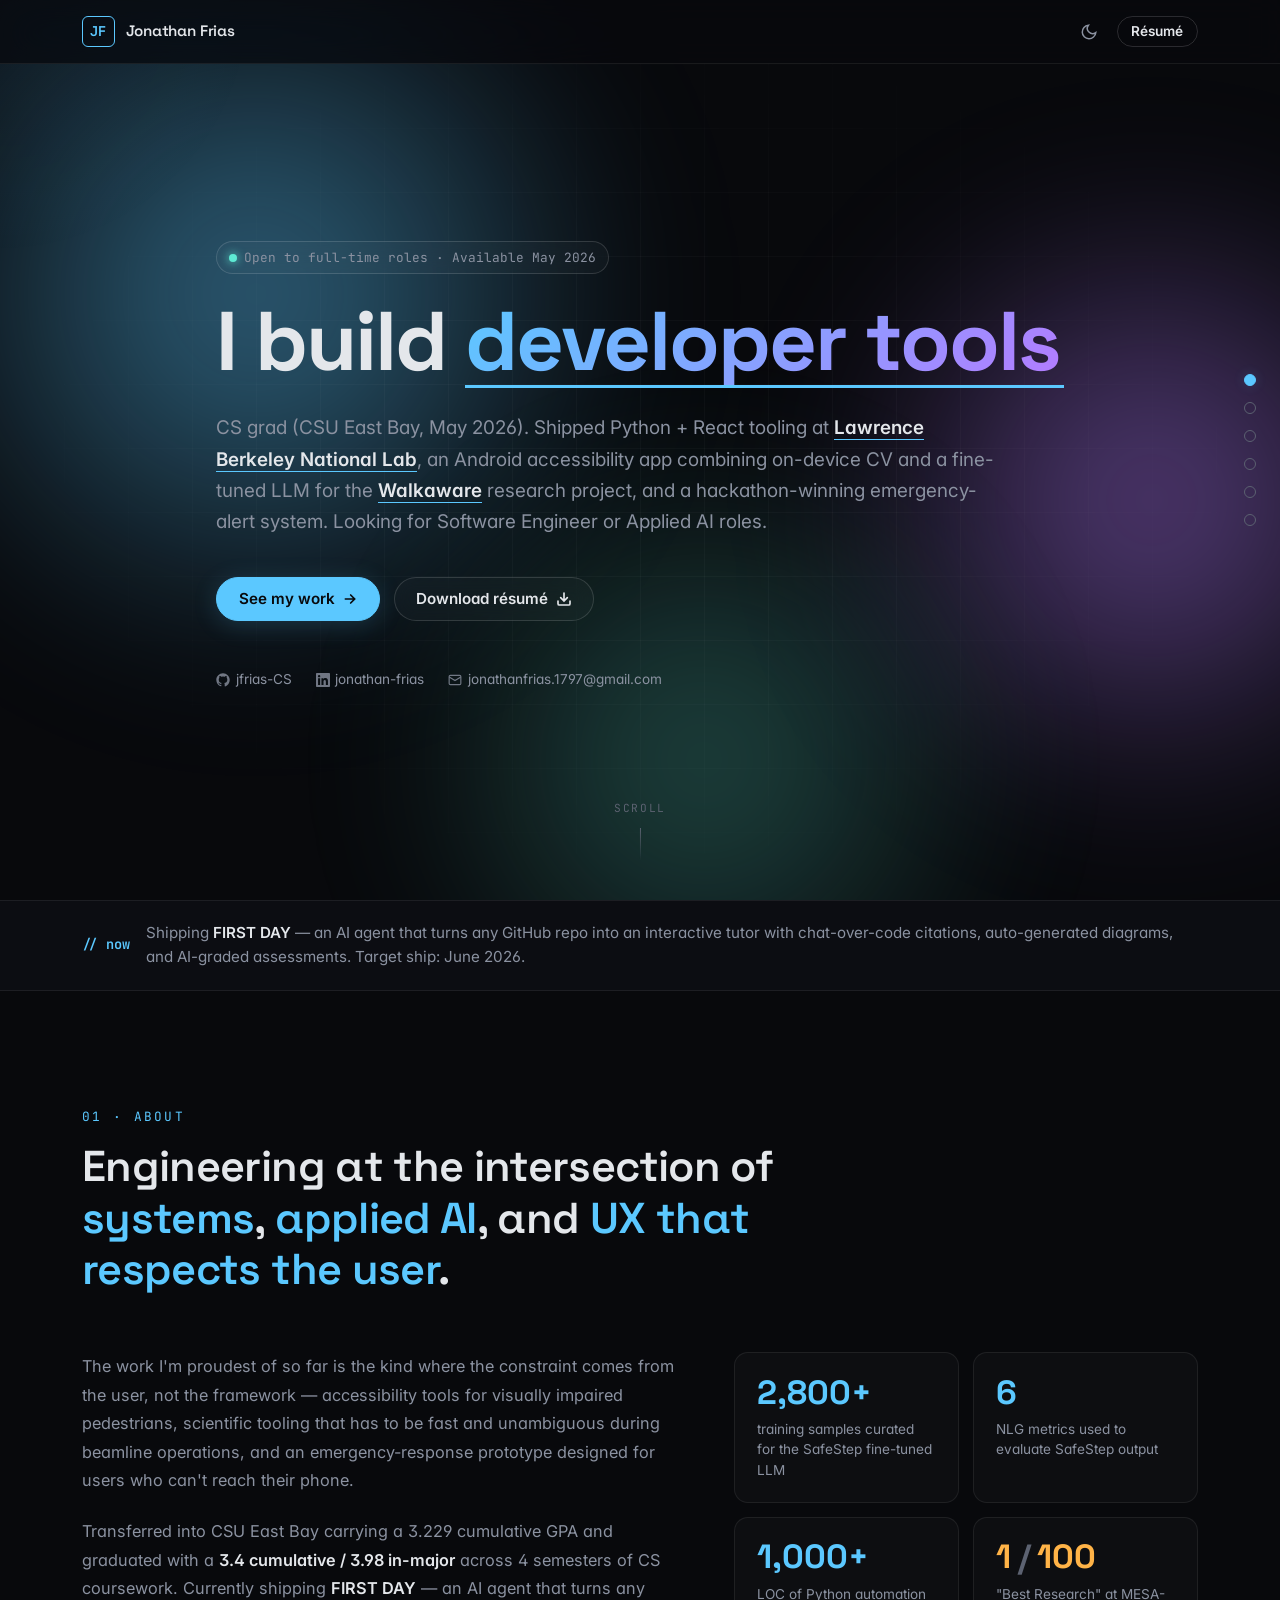
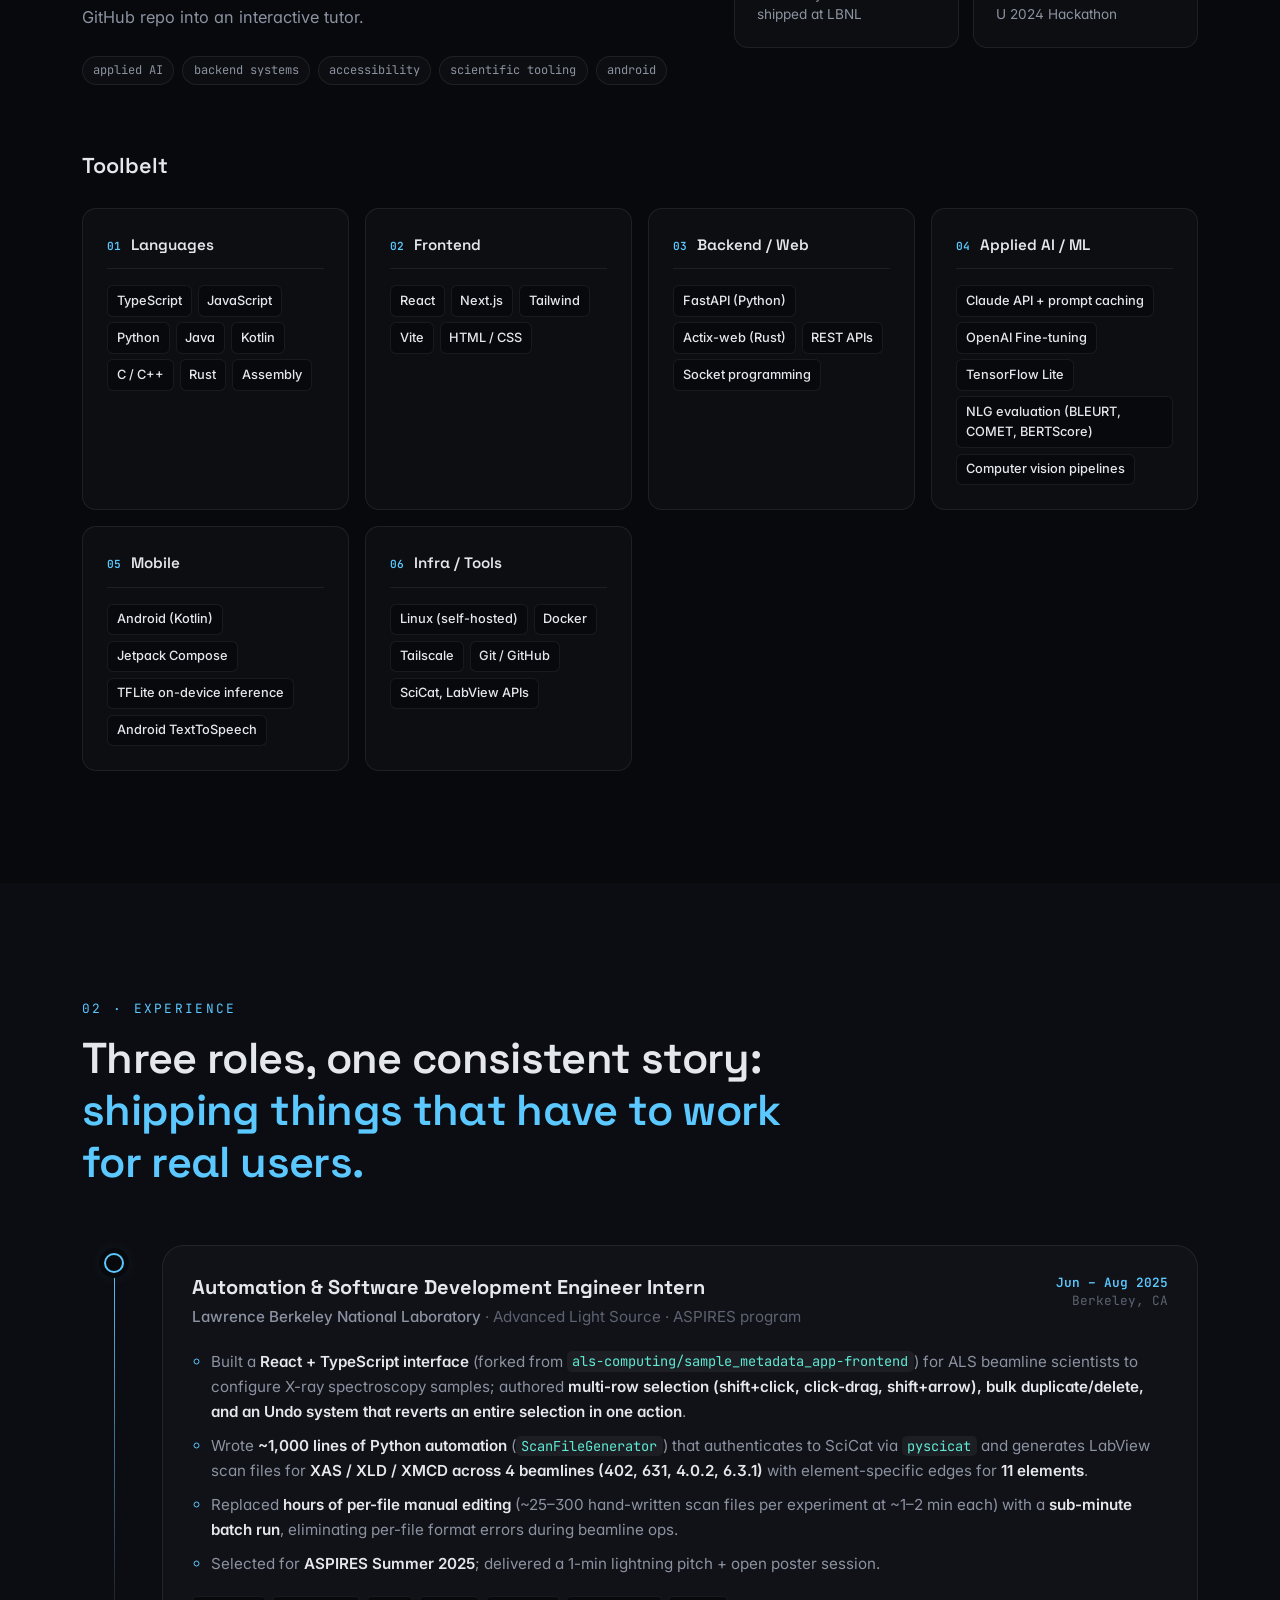
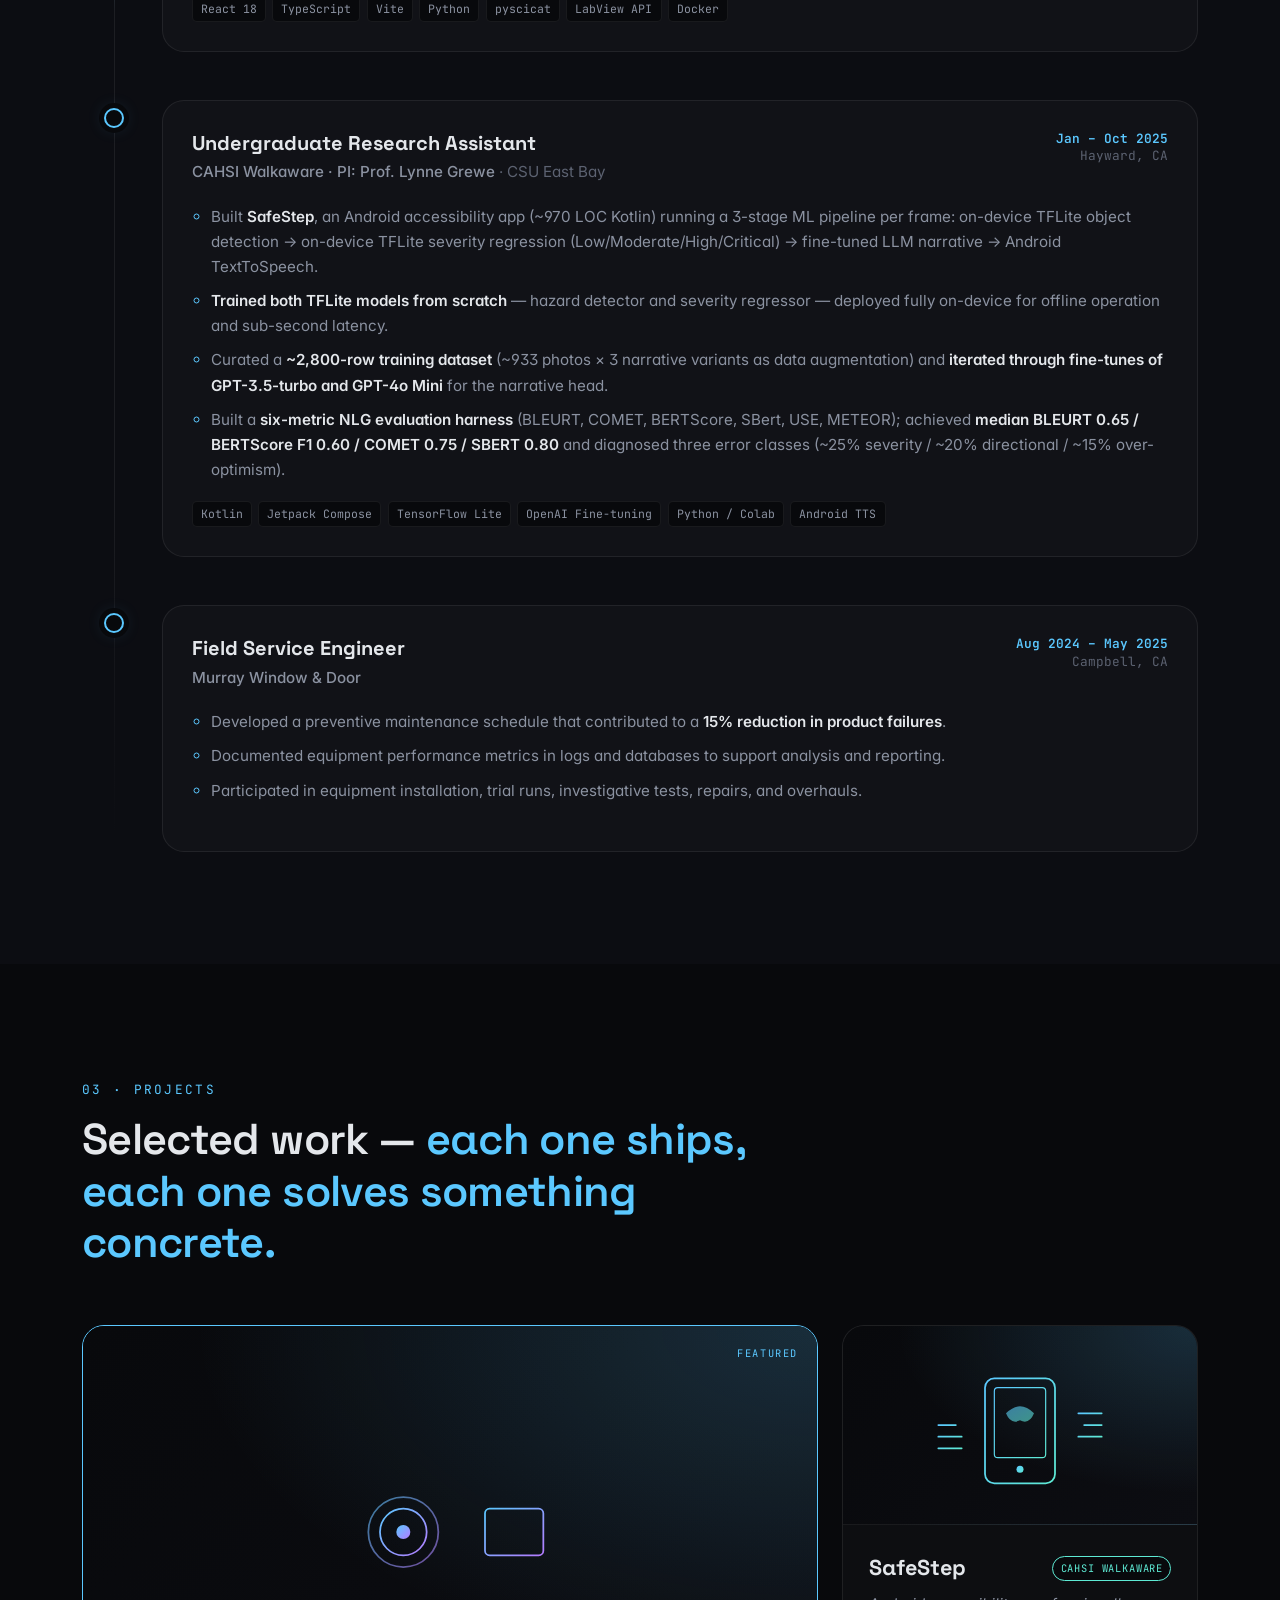
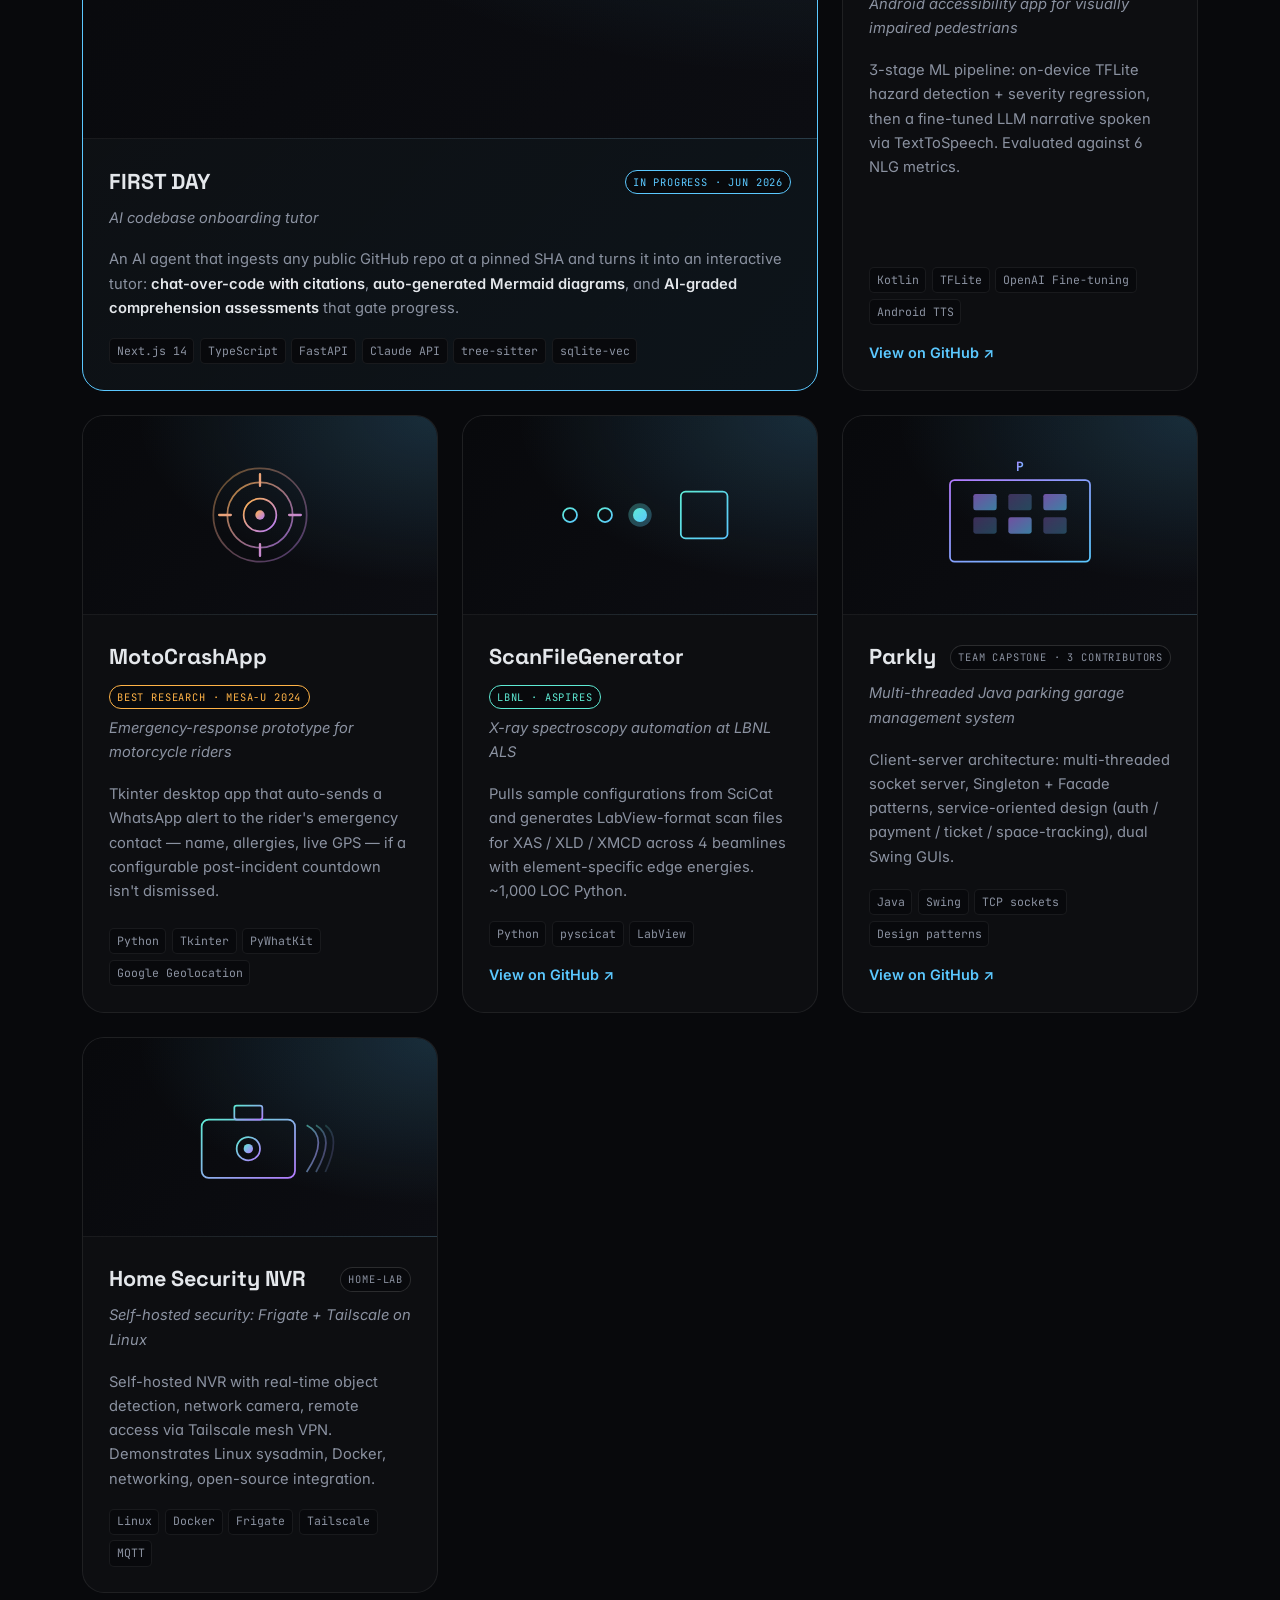
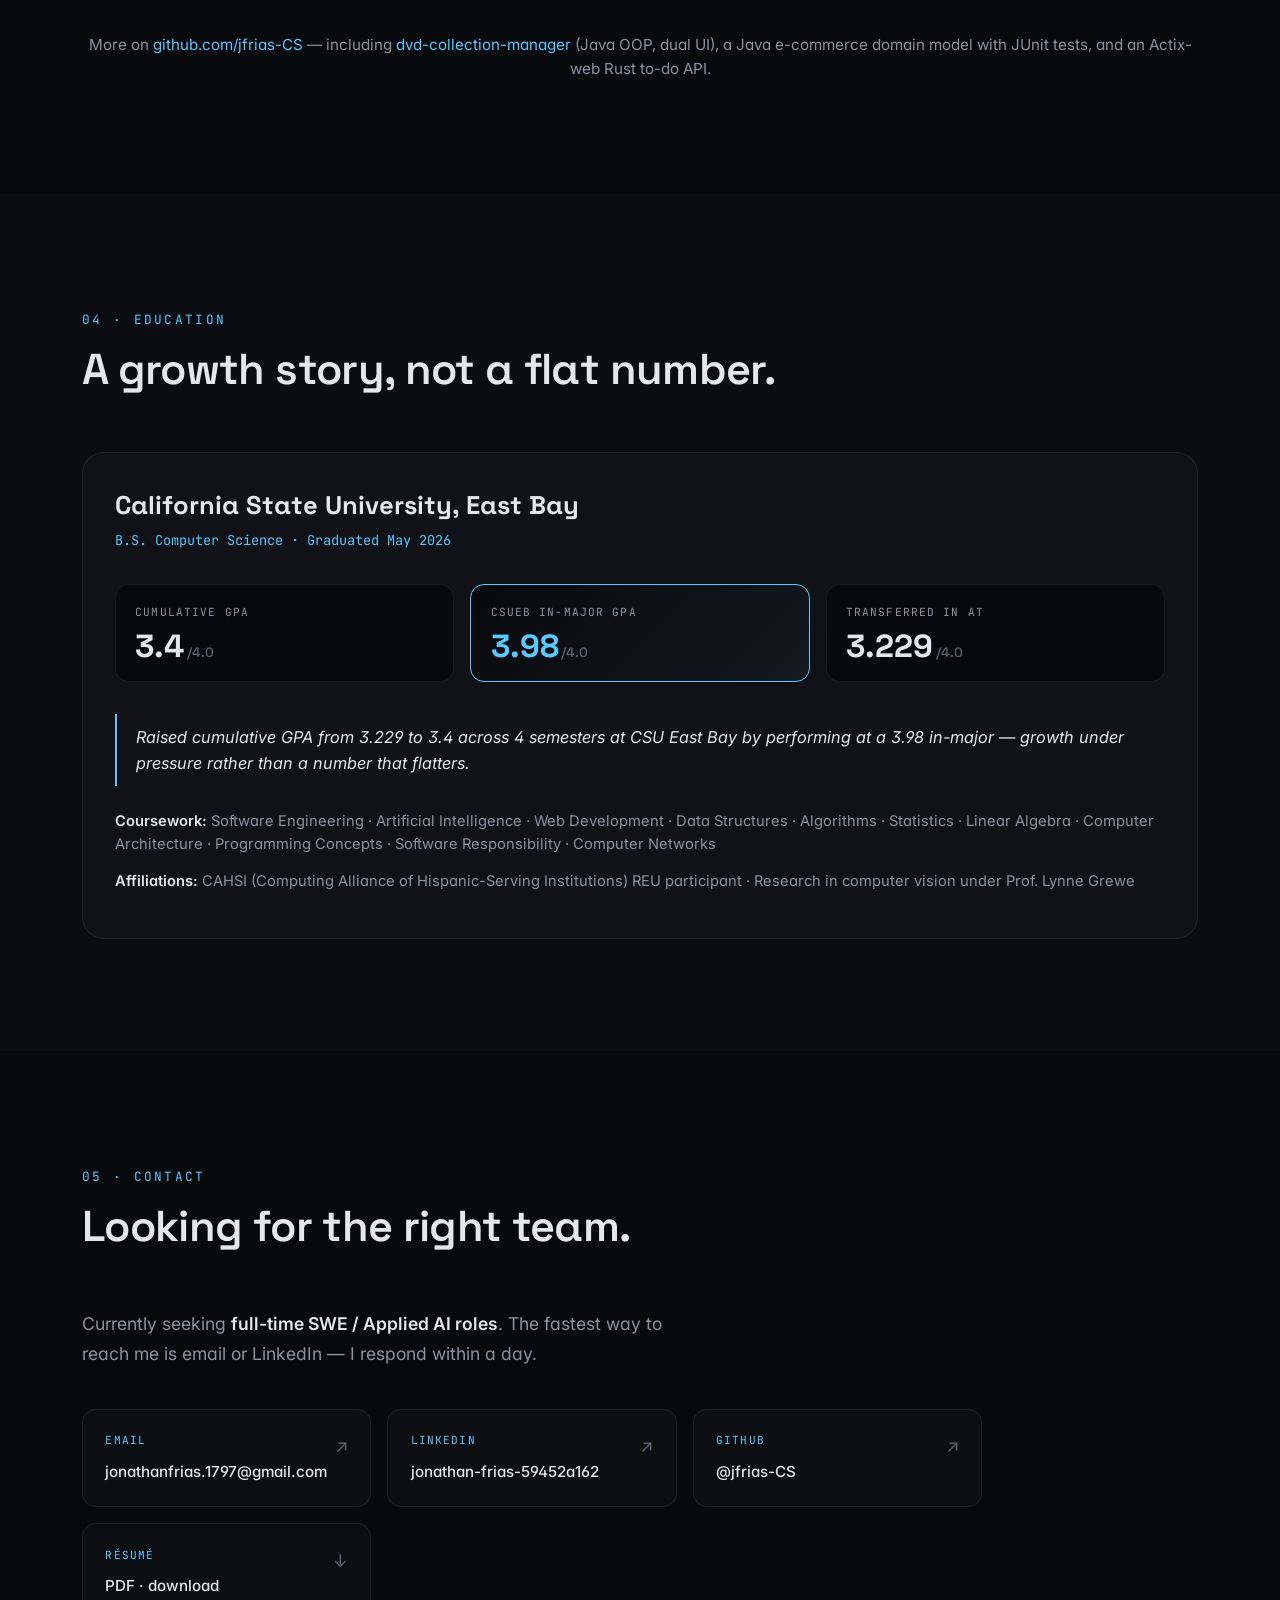
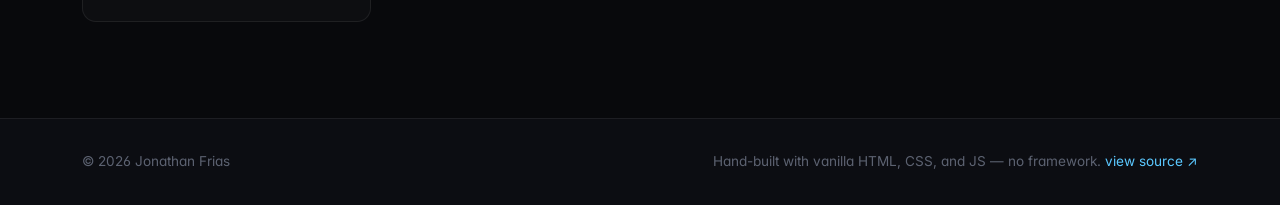
==== commit 2d47a775: "v2: redesign — aurora hero, role cycler, timeline, motion - Hero: aurora-gradient background with cu" ====
--- a/index.html
+++ b/index.html
@@ -1,376 +1,593 @@
 <!DOCTYPE html>
-<html lang="en">
+<html lang="en" data-theme="dark">
 <head>
-    <meta charset="UTF-8" />
-    <meta name="viewport" content="width=device-width, initial-scale=1.0" />
-    <title>Jonathan Frias — Computer Science | Software Engineer</title>
-    <meta name="description" content="CS grad (CSU East Bay, May 2026) building AI-powered products. Recent work at Lawrence Berkeley National Lab and on accessibility-focused AI for visually impaired users. Open to full-time roles." />
-
-    <!-- Open Graph / Social previews -->
-    <meta property="og:type" content="profile" />
-    <meta property="og:title" content="Jonathan Frias — Software Engineer" />
-    <meta property="og:description" content="CS grad building AI-powered products. Recent work at Lawrence Berkeley National Lab + accessibility-focused AI. Open to full-time roles." />
-    <meta property="og:image" content="https://jfrias-cs.github.io/Professional_Profile_Pic.jpg" />
-    <meta property="og:url" content="https://jfrias-cs.github.io" />
-    <meta name="twitter:card" content="summary_large_image" />
-    <meta name="twitter:title" content="Jonathan Frias — Software Engineer" />
-    <meta name="twitter:description" content="CS grad building AI-powered products. Open to full-time roles." />
-    <meta name="twitter:image" content="https://jfrias-cs.github.io/Professional_Profile_Pic.jpg" />
-
-    <!-- Favicon (inline SVG, no extra request) -->
-    <link rel="icon" href="data:image/svg+xml,%3Csvg xmlns='http://www.w3.org/2000/svg' viewBox='0 0 64 64'%3E%3Crect width='64' height='64' rx='12' fill='%230a0e1a'/%3E%3Ctext x='32' y='42' font-family='monospace' font-size='30' font-weight='700' fill='%2300d4ff' text-anchor='middle'%3EJF%3C/text%3E%3C/svg%3E" />
-
-    <!-- Fonts -->
-    <link rel="preconnect" href="https://fonts.googleapis.com" />
-    <link rel="preconnect" href="https://fonts.gstatic.com" crossorigin />
-    <link href="https://fonts.googleapis.com/css2?family=Inter:wght@400;500;600;700;800&family=JetBrains+Mono:wght@400;600&display=swap" rel="stylesheet" />
-
-    <link rel="stylesheet" href="styles.css" />
+<meta charset="UTF-8" />
+<meta name="viewport" content="width=device-width, initial-scale=1.0" />
+<title>Jonathan Frias — Software Engineer building with applied AI</title>
+<meta name="description" content="CS grad (CSU East Bay, May 2026) who builds AI-powered products. Recent work at Lawrence Berkeley National Lab + accessibility-focused AI for visually impaired users. Open to full-time SWE / Applied AI roles." />
+<meta name="color-scheme" content="dark light" />
+<meta name="theme-color" content="#08090c" media="(prefers-color-scheme: dark)" />
+<meta name="theme-color" content="#fafafa" media="(prefers-color-scheme: light)" />
+
+<!-- Open Graph -->
+<meta property="og:type" content="profile" />
+<meta property="og:title" content="Jonathan Frias — Software Engineer" />
+<meta property="og:description" content="CS grad building AI-powered products. Recent work at Lawrence Berkeley National Lab and on accessibility-focused AI. Open to full-time roles." />
+<meta property="og:image" content="https://jfrias-cs.github.io/Professional_Profile_Pic.jpg" />
+<meta property="og:url" content="https://jfrias-cs.github.io" />
+<meta name="twitter:card" content="summary_large_image" />
+<meta name="twitter:title" content="Jonathan Frias — Software Engineer" />
+<meta name="twitter:description" content="CS grad building AI-powered products. Open to full-time roles." />
+<meta name="twitter:image" content="https://jfrias-cs.github.io/Professional_Profile_Pic.jpg" />
+
+<!-- Favicon -->
+<link rel="icon" href="data:image/svg+xml,%3Csvg xmlns='http://www.w3.org/2000/svg' viewBox='0 0 64 64'%3E%3Crect width='64' height='64' rx='14' fill='%2308090c'/%3E%3Ctext x='32' y='42' font-family='monospace' font-size='28' font-weight='800' fill='%235BC8FF' text-anchor='middle'%3EJF%3C/text%3E%3C/svg%3E" />
+
+<!-- Fonts (preconnect + display=swap for fast first paint) -->
+<link rel="preconnect" href="https://fonts.googleapis.com" />
+<link rel="preconnect" href="https://fonts.gstatic.com" crossorigin />
+<link href="https://fonts.googleapis.com/css2?family=Inter:wght@400;500;600;700&family=Space+Grotesk:wght@500;600;700&family=JetBrains+Mono:wght@400;600&display=swap" rel="stylesheet" />
+
+<link rel="stylesheet" href="styles.css" />
+
+<!-- Structured data for SEO -->
+<script type="application/ld+json">
+{"@context":"https://schema.org","@type":"Person","name":"Jonathan Frias","jobTitle":"Software Engineer","alumniOf":"California State University, East Bay","url":"https://jfrias-cs.github.io","sameAs":["https://github.com/jfrias-CS","https://www.linkedin.com/in/jonathan-frias-59452a162"]}
+</script>
 </head>
 <body>
-    <a href="#main" class="skip-link">Skip to content</a>
-
-    <header class="nav">
-        <div class="container nav-inner">
-            <a href="#hero" class="nav-brand">JF</a>
-            <nav>
-                <a href="#about">About</a>
-                <a href="#experience">Experience</a>
-                <a href="#projects">Projects</a>
-                <a href="#contact">Contact</a>
-                <a href="Jonathan_Frias_Resume.pdf" class="btn btn-ghost" target="_blank" rel="noopener">Résumé ↗</a>
-            </nav>
-        </div>
-    </header>
-
-    <main id="main">
-        <!-- HERO -->
-        <section id="hero" class="hero">
-            <div class="container hero-grid">
-                <div class="hero-text">
-                    <p class="eyebrow">Hi, I'm</p>
-                    <h1>Jonathan Frias</h1>
-                    <p class="tagline">Computer Science · Software Engineer · Building AI-powered products</p>
-                    <p class="hero-blurb">
-                        Recent CS graduate from CSU East Bay (May 2026). Shipped Python + React tooling at <strong>Lawrence Berkeley National Lab</strong>, an Android accessibility app combining on-device CV and a fine-tuned LLM for the <strong>Walkaware</strong> research project, and a hackathon-winning emergency-alert system. <strong>Open to full-time SWE / Applied AI roles.</strong>
-                    </p>
-                    <div class="cta-row">
-                        <a href="Jonathan_Frias_Resume.pdf" class="btn btn-primary" target="_blank" rel="noopener">
-                            View résumé
-                            <span class="arrow">↗</span>
-                        </a>
-                        <a href="https://github.com/jfrias-CS" class="btn btn-ghost" target="_blank" rel="noopener">GitHub</a>
-                        <a href="https://www.linkedin.com/in/jonathan-frias-59452a162/" class="btn btn-ghost" target="_blank" rel="noopener">LinkedIn</a>
-                    </div>
-                </div>
-                <div class="hero-photo">
-                    <img src="Professional_Profile_Pic.jpg" alt="Portrait of Jonathan Frias" />
+
+<a href="#main" class="skip-link">Skip to content</a>
+
+<div class="progress-bar" aria-hidden="true"><div class="progress-bar-fill"></div></div>
+
+<!-- ===== SIDE NAV DOTS (desktop only) ===== -->
+<nav class="dot-nav" aria-label="Section navigation">
+    <a href="#hero" data-label="Home"><span></span></a>
+    <a href="#about" data-label="About"><span></span></a>
+    <a href="#experience" data-label="Experience"><span></span></a>
+    <a href="#projects" data-label="Projects"><span></span></a>
+    <a href="#education" data-label="Education"><span></span></a>
+    <a href="#contact" data-label="Contact"><span></span></a>
+</nav>
+
+<!-- ===== TOP BAR ===== -->
+<header class="topbar">
+    <div class="container topbar-inner">
+        <a href="#hero" class="brand">
+            <span class="brand-mark">JF</span>
+            <span class="brand-name">Jonathan Frias</span>
+        </a>
+        <div class="topbar-actions">
+            <button class="theme-toggle" type="button" aria-label="Toggle color theme" title="Toggle theme">
+                <svg class="icon-sun" width="18" height="18" viewBox="0 0 24 24" fill="none" stroke="currentColor" stroke-width="2" stroke-linecap="round"><circle cx="12" cy="12" r="4"/><path d="M12 2v2M12 20v2M4.93 4.93l1.41 1.41M17.66 17.66l1.41 1.41M2 12h2M20 12h2M4.93 19.07l1.41-1.41M17.66 6.34l1.41-1.41"/></svg>
+                <svg class="icon-moon" width="18" height="18" viewBox="0 0 24 24" fill="none" stroke="currentColor" stroke-width="2" stroke-linecap="round"><path d="M21 12.79A9 9 0 1 1 11.21 3 7 7 0 0 0 21 12.79z"/></svg>
+            </button>
+            <a href="Jonathan_Frias_Resume.pdf" class="btn btn-ghost btn-sm" target="_blank" rel="noopener">Résumé</a>
+        </div>
+    </div>
+</header>
+
+<main id="main">
+
+<!-- ===== HERO ===== -->
+<section id="hero" class="hero">
+    <div class="hero-bg" aria-hidden="true">
+        <div class="aurora aurora-1"></div>
+        <div class="aurora aurora-2"></div>
+        <div class="aurora aurora-3"></div>
+        <div class="grid-overlay"></div>
+        <div class="spotlight" id="spotlight"></div>
+    </div>
+
+    <div class="container hero-container">
+        <p class="status-pill">
+            <span class="status-dot"></span>
+            Open to full-time roles · Available May 2026
+        </p>
+
+        <h1 class="hero-title">
+            I build
+            <span class="cycler" id="role-cycler" aria-live="polite">
+                <span class="cycler-current">AI-powered products</span>
+            </span>
+        </h1>
+
+        <p class="hero-sub">
+            CS grad (CSU East Bay, May 2026). Shipped Python + React tooling at <a href="#experience"><strong>Lawrence Berkeley National Lab</strong></a>, an Android accessibility app combining on-device CV and a fine-tuned LLM for the <a href="#experience"><strong>Walkaware</strong></a> research project, and a hackathon-winning emergency-alert system. Looking for Software Engineer or Applied AI roles.
+        </p>
+
+        <div class="hero-actions">
+            <a href="#projects" class="btn btn-primary">
+                See my work
+                <svg width="16" height="16" viewBox="0 0 24 24" fill="none" stroke="currentColor" stroke-width="2.5" stroke-linecap="round"><path d="M5 12h14M13 6l6 6-6 6"/></svg>
+            </a>
+            <a href="Jonathan_Frias_Resume.pdf" class="btn btn-glass" target="_blank" rel="noopener">
+                Download résumé
+                <svg width="16" height="16" viewBox="0 0 24 24" fill="none" stroke="currentColor" stroke-width="2.5" stroke-linecap="round"><path d="M21 15v4a2 2 0 0 1-2 2H5a2 2 0 0 1-2-2v-4M7 10l5 5 5-5M12 15V3"/></svg>
+            </a>
+        </div>
+
+        <div class="hero-meta">
+            <a href="https://github.com/jfrias-CS" target="_blank" rel="noopener" class="meta-link">
+                <svg width="14" height="14" viewBox="0 0 24 24" fill="currentColor"><path d="M12 .5C5.65.5.5 5.65.5 12c0 5.08 3.29 9.39 7.86 10.91.58.1.79-.25.79-.55 0-.27-.01-1.16-.02-2.11-3.2.7-3.87-1.36-3.87-1.36-.52-1.33-1.27-1.68-1.27-1.68-1.04-.71.08-.7.08-.7 1.15.08 1.76 1.18 1.76 1.18 1.03 1.76 2.69 1.25 3.34.95.1-.74.4-1.25.73-1.54-2.55-.29-5.24-1.28-5.24-5.7 0-1.26.45-2.29 1.19-3.1-.12-.29-.52-1.47.11-3.06 0 0 .97-.31 3.18 1.18a11 11 0 0 1 5.79 0c2.2-1.49 3.17-1.18 3.17-1.18.63 1.59.23 2.77.11 3.06.74.81 1.19 1.84 1.19 3.1 0 4.43-2.69 5.41-5.26 5.69.41.36.78 1.06.78 2.13 0 1.54-.01 2.78-.01 3.16 0 .3.21.66.8.55 4.56-1.52 7.85-5.83 7.85-10.91C23.5 5.65 18.35.5 12 .5z"/></svg>
+                <span>jfrias-CS</span>
+            </a>
+            <a href="https://www.linkedin.com/in/jonathan-frias-59452a162/" target="_blank" rel="noopener" class="meta-link">
+                <svg width="14" height="14" viewBox="0 0 24 24" fill="currentColor"><path d="M20.45 20.45h-3.56v-5.57c0-1.33-.02-3.04-1.85-3.04-1.85 0-2.14 1.45-2.14 2.94v5.67H9.35V9h3.42v1.56h.05c.48-.9 1.64-1.85 3.38-1.85 3.61 0 4.27 2.38 4.27 5.47v6.27zM5.34 7.43a2.06 2.06 0 1 1 0-4.13 2.06 2.06 0 0 1 0 4.13zM7.12 20.45H3.56V9h3.56v11.45zM22.22 0H1.77C.8 0 0 .77 0 1.72v20.56C0 23.23.8 24 1.77 24h20.45c.98 0 1.78-.77 1.78-1.72V1.72C24 .77 23.2 0 22.22 0z"/></svg>
+                <span>jonathan-frias</span>
+            </a>
+            <a href="mailto:jonathanfrias.1797@gmail.com" class="meta-link">
+                <svg width="14" height="14" viewBox="0 0 24 24" fill="none" stroke="currentColor" stroke-width="2"><rect x="2" y="4" width="20" height="16" rx="2"/><path d="m22 7-10 6L2 7"/></svg>
+                <span>jonathanfrias.1797@gmail.com</span>
+            </a>
+        </div>
+    </div>
+
+    <a href="#about" class="scroll-cue" aria-label="Scroll to next section">
+        <span>Scroll</span>
+        <span class="scroll-line"></span>
+    </a>
+</section>
+
+<!-- ===== NOW (single-line callout) ===== -->
+<section class="now-strip" aria-label="Current focus">
+    <div class="container now-row">
+        <span class="now-tag">// now</span>
+        <p>Shipping <strong>FIRST DAY</strong> — an AI agent that turns any GitHub repo into an interactive tutor with chat-over-code citations, auto-generated diagrams, and AI-graded assessments. Target ship: June 2026.</p>
+    </div>
+</section>
+
+<!-- ===== ABOUT ===== -->
+<section id="about" class="section">
+    <div class="container">
+        <header class="section-head" data-reveal>
+            <p class="section-kicker">01 · About</p>
+            <h2 class="section-title">Engineering at the intersection of <em>systems</em>, <em>applied AI</em>, and <em>UX that respects the user</em>.</h2>
+        </header>
+
+        <div class="about-layout">
+            <div class="about-text" data-reveal>
+                <p>The work I'm proudest of so far is the kind where the constraint comes from the user, not the framework — accessibility tools for visually impaired pedestrians, scientific tooling that has to be fast and unambiguous during beamline operations, and an emergency-response prototype designed for users who can't reach their phone.</p>
+                <p>Transferred into CSU East Bay carrying a 3.229 cumulative GPA and graduated with a <strong>3.4 cumulative / 3.98 in-major</strong> across 4 semesters of CS coursework. Currently shipping <strong>FIRST DAY</strong> — an AI agent that turns any GitHub repo into an interactive tutor.</p>
+                <div class="about-tags">
+                    <span class="tag">applied AI</span>
+                    <span class="tag">backend systems</span>
+                    <span class="tag">accessibility</span>
+                    <span class="tag">scientific tooling</span>
+                    <span class="tag">android</span>
                 </div>
             </div>
-        </section>
-
-        <!-- ABOUT -->
-        <section id="about" class="section">
-            <div class="container">
-                <h2 class="section-title"><span class="section-num">01</span> About</h2>
-                <div class="about-grid">
-                    <div class="about-prose">
-                        <p>
-                            I build software at the intersection of <strong>backend systems</strong>, <strong>applied AI</strong>, and <strong>UX that respects the user</strong>. The work I'm proudest of so far is the kind where the constraint comes from the user, not the framework — accessibility tools for visually impaired pedestrians, scientific tooling that has to be fast and unambiguous during beamline operations, and an emergency-response prototype designed for users who can't reach their phone.
-                        </p>
-                        <p>
-                            Transferred into CSU East Bay carrying a 3.229 cumulative GPA and graduated with a <strong>3.4 cumulative / 3.98 in-major GPA</strong> across 4 semesters of CS coursework. Currently shipping <strong>FIRST DAY</strong> — an AI agent that turns any GitHub repo into an interactive tutor with chat-over-code citations, auto-generated diagrams, and AI-graded assessments.
-                        </p>
-                    </div>
-                    <aside class="about-stats">
-                        <div class="stat">
-                            <div class="stat-num">2,800+</div>
-                            <div class="stat-label">training samples curated for the fine-tuned LLM in <a href="#projects">SafeStep</a></div>
+
+            <aside class="stats-grid" data-reveal>
+                <article class="stat-card">
+                    <div class="stat-num" data-count="2800" data-suffix="+">0</div>
+                    <p>training samples curated for the SafeStep fine-tuned LLM</p>
+                </article>
+                <article class="stat-card">
+                    <div class="stat-num" data-count="6">0</div>
+                    <p>NLG metrics used to evaluate SafeStep output</p>
+                </article>
+                <article class="stat-card">
+                    <div class="stat-num" data-count="1000" data-suffix="+">0</div>
+                    <p>LOC of Python automation shipped at LBNL</p>
+                </article>
+                <article class="stat-card stat-card-award">
+                    <div class="stat-num"><span data-count="1">0</span><span class="stat-divider">/</span><span data-count="100">0</span></div>
+                    <p>"Best Research" at MESA-U 2024 Hackathon</p>
+                </article>
+            </aside>
+        </div>
+
+        <div class="skills-block" data-reveal>
+            <h3 class="subsection-title">Toolbelt</h3>
+            <div class="skills-grid">
+                <div class="skill-group">
+                    <div class="skill-head">
+                        <span class="skill-num">01</span>
+                        <h4>Languages</h4>
+                    </div>
+                    <ul>
+                        <li>TypeScript</li><li>JavaScript</li><li>Python</li>
+                        <li>Java</li><li>Kotlin</li><li>C / C++</li>
+                        <li>Rust</li><li>Assembly</li>
+                    </ul>
+                </div>
+                <div class="skill-group">
+                    <div class="skill-head">
+                        <span class="skill-num">02</span>
+                        <h4>Frontend</h4>
+                    </div>
+                    <ul>
+                        <li>React</li><li>Next.js</li><li>Tailwind</li>
+                        <li>Vite</li><li>HTML / CSS</li>
+                    </ul>
+                </div>
+                <div class="skill-group">
+                    <div class="skill-head">
+                        <span class="skill-num">03</span>
+                        <h4>Backend / Web</h4>
+                    </div>
+                    <ul>
+                        <li>FastAPI (Python)</li><li>Actix-web (Rust)</li>
+                        <li>REST APIs</li><li>Socket programming</li>
+                    </ul>
+                </div>
+                <div class="skill-group">
+                    <div class="skill-head">
+                        <span class="skill-num">04</span>
+                        <h4>Applied AI / ML</h4>
+                    </div>
+                    <ul>
+                        <li>Claude API + prompt caching</li>
+                        <li>OpenAI Fine-tuning</li>
+                        <li>TensorFlow Lite</li>
+                        <li>NLG evaluation (BLEURT, COMET, BERTScore)</li>
+                        <li>Computer vision pipelines</li>
+                    </ul>
+                </div>
+                <div class="skill-group">
+                    <div class="skill-head">
+                        <span class="skill-num">05</span>
+                        <h4>Mobile</h4>
+                    </div>
+                    <ul>
+                        <li>Android (Kotlin)</li>
+                        <li>Jetpack Compose</li>
+                        <li>TFLite on-device inference</li>
+                        <li>Android TextToSpeech</li>
+                    </ul>
+                </div>
+                <div class="skill-group">
+                    <div class="skill-head">
+                        <span class="skill-num">06</span>
+                        <h4>Infra / Tools</h4>
+                    </div>
+                    <ul>
+                        <li>Linux (self-hosted)</li><li>Docker</li>
+                        <li>Tailscale</li><li>Git / GitHub</li>
+                        <li>SciCat, LabView APIs</li>
+                    </ul>
+                </div>
+            </div>
+        </div>
+    </div>
+</section>
+
+<!-- ===== EXPERIENCE ===== -->
+<section id="experience" class="section section-alt">
+    <div class="container">
+        <header class="section-head" data-reveal>
+            <p class="section-kicker">02 · Experience</p>
+            <h2 class="section-title">Three roles, one consistent story: <em>shipping things that have to work for real users.</em></h2>
+        </header>
+
+        <ol class="timeline">
+            <li class="tl-item" data-reveal>
+                <div class="tl-marker"></div>
+                <div class="tl-content">
+                    <header class="tl-head">
+                        <div>
+                            <h3>Automation &amp; Software Development Engineer Intern</h3>
+                            <p class="tl-org">Lawrence Berkeley National Laboratory <span class="tl-program">· Advanced Light Source · ASPIRES program</span></p>
                         </div>
-                        <div class="stat">
-                            <div class="stat-num">6</div>
-                            <div class="stat-label">NLG metrics used to evaluate the SafeStep model (BLEURT, COMET, BERTScore, SBert, USE, METEOR)</div>
+                        <p class="tl-date">Jun – Aug 2025<br /><span>Berkeley, CA</span></p>
+                    </header>
+                    <ul class="tl-bullets">
+                        <li>Built a <strong>React + TypeScript interface</strong> (forked from <code>als-computing/sample_metadata_app-frontend</code>) for ALS beamline scientists to configure X-ray spectroscopy samples; authored <strong>multi-row selection (shift+click, click-drag, shift+arrow), bulk duplicate/delete, and an Undo system that reverts an entire selection in one action</strong>.</li>
+                        <li>Wrote <strong>~1,000 lines of Python automation</strong> (<code>ScanFileGenerator</code>) that authenticates to SciCat via <code>pyscicat</code> and generates LabView scan files for <strong>XAS / XLD / XMCD across 4 beamlines (402, 631, 4.0.2, 6.3.1)</strong> with element-specific edges for <strong>11 elements</strong>.</li>
+                        <li>Replaced <strong>hours of per-file manual editing</strong> (~25–300 hand-written scan files per experiment at ~1–2 min each) with a <strong>sub-minute batch run</strong>, eliminating per-file format errors during beamline ops.</li>
+                        <li>Selected for <strong>ASPIRES Summer 2025</strong>; delivered a 1-min lightning pitch + open poster session.</li>
+                    </ul>
+                    <ul class="tl-tech">
+                        <li>React 18</li><li>TypeScript</li><li>Vite</li><li>Python</li><li>pyscicat</li><li>LabView API</li><li>Docker</li>
+                    </ul>
+                </div>
+            </li>
+
+            <li class="tl-item" data-reveal>
+                <div class="tl-marker"></div>
+                <div class="tl-content">
+                    <header class="tl-head">
+                        <div>
+                            <h3>Undergraduate Research Assistant</h3>
+                            <p class="tl-org">CAHSI Walkaware · PI: Prof. Lynne Grewe <span class="tl-program">· CSU East Bay</span></p>
                         </div>
-                        <div class="stat">
-                            <div class="stat-num">~1,000</div>
-                            <div class="stat-label">LOC of Python automation shipped at LBNL across 4 beamlines × 3 scan types × 11 elements</div>
+                        <p class="tl-date">Jan – Oct 2025<br /><span>Hayward, CA</span></p>
+                    </header>
+                    <ul class="tl-bullets">
+                        <li>Built <strong>SafeStep</strong>, an Android accessibility app (~970 LOC Kotlin) running a 3-stage ML pipeline per frame: on-device TFLite object detection → on-device TFLite severity regression (Low/Moderate/High/Critical) → fine-tuned LLM narrative → Android TextToSpeech.</li>
+                        <li><strong>Trained both TFLite models from scratch</strong> — hazard detector and severity regressor — deployed fully on-device for offline operation and sub-second latency.</li>
+                        <li>Curated a <strong>~2,800-row training dataset</strong> (~933 photos × 3 narrative variants as data augmentation) and <strong>iterated through fine-tunes of GPT-3.5-turbo and GPT-4o Mini</strong> for the narrative head.</li>
+                        <li>Built a <strong>six-metric NLG evaluation harness</strong> (BLEURT, COMET, BERTScore, SBert, USE, METEOR); achieved <strong>median BLEURT 0.65 / BERTScore F1 0.60 / COMET 0.75 / SBERT 0.80</strong> and diagnosed three error classes (~25% severity / ~20% directional / ~15% over-optimism).</li>
+                    </ul>
+                    <ul class="tl-tech">
+                        <li>Kotlin</li><li>Jetpack Compose</li><li>TensorFlow Lite</li><li>OpenAI Fine-tuning</li><li>Python / Colab</li><li>Android TTS</li>
+                    </ul>
+                </div>
+            </li>
+
+            <li class="tl-item" data-reveal>
+                <div class="tl-marker"></div>
+                <div class="tl-content">
+                    <header class="tl-head">
+                        <div>
+                            <h3>Field Service Engineer</h3>
+                            <p class="tl-org">Murray Window &amp; Door</p>
                         </div>
-                        <div class="stat">
-                            <div class="stat-num">1 / 100</div>
-                            <div class="stat-label">"Best Research" award at the MESA-U 2024 Hackathon</div>
-                        </div>
-                    </aside>
-                </div>
-
-                <h3 class="subsection-title">Tech I work in</h3>
-                <div class="skills-grid">
-                    <div class="skill-group">
-                        <h4>Languages</h4>
-                        <ul>
-                            <li>TypeScript</li>
-                            <li>JavaScript</li>
-                            <li>Python</li>
-                            <li>Java</li>
-                            <li>Kotlin</li>
-                            <li>C / C++</li>
-                            <li>Rust</li>
-                            <li>Assembly</li>
-                        </ul>
-                    </div>
-                    <div class="skill-group">
-                        <h4>Frontend</h4>
-                        <ul>
-                            <li>React</li>
-                            <li>Next.js</li>
-                            <li>Tailwind</li>
-                            <li>Vite</li>
-                            <li>HTML / CSS</li>
-                        </ul>
-                    </div>
-                    <div class="skill-group">
-                        <h4>Backend / Web</h4>
-                        <ul>
-                            <li>FastAPI (Python)</li>
-                            <li>Actix-web (Rust)</li>
-                            <li>REST APIs</li>
-                            <li>Socket programming</li>
-                        </ul>
-                    </div>
-                    <div class="skill-group">
-                        <h4>Applied AI / ML</h4>
-                        <ul>
-                            <li>Claude API (Sonnet, Opus) + prompt caching</li>
-                            <li>OpenAI Fine-tuning API</li>
-                            <li>TensorFlow Lite (on-device)</li>
-                            <li>NLG evaluation (BLEURT, COMET, BERTScore)</li>
-                            <li>Computer vision pipelines</li>
-                        </ul>
-                    </div>
-                    <div class="skill-group">
-                        <h4>Mobile</h4>
-                        <ul>
-                            <li>Android (Kotlin + Jetpack Compose)</li>
-                            <li>TFLite on-device inference</li>
-                            <li>Android TextToSpeech</li>
-                        </ul>
-                    </div>
-                    <div class="skill-group">
-                        <h4>Infra / Tools</h4>
-                        <ul>
-                            <li>Linux (self-hosted home server)</li>
-                            <li>Docker</li>
-                            <li>Tailscale (mesh VPN)</li>
-                            <li>Git / GitHub</li>
-                            <li>SciCat, LabView APIs</li>
-                        </ul>
-                    </div>
-                </div>
+                        <p class="tl-date">Aug 2024 – May 2025<br /><span>Campbell, CA</span></p>
+                    </header>
+                    <ul class="tl-bullets">
+                        <li>Developed a preventive maintenance schedule that contributed to a <strong>15% reduction in product failures</strong>.</li>
+                        <li>Documented equipment performance metrics in logs and databases to support analysis and reporting.</li>
+                        <li>Participated in equipment installation, trial runs, investigative tests, repairs, and overhauls.</li>
+                    </ul>
+                </div>
+            </li>
+        </ol>
+    </div>
+</section>
+
+<!-- ===== PROJECTS ===== -->
+<section id="projects" class="section">
+    <div class="container">
+        <header class="section-head" data-reveal>
+            <p class="section-kicker">03 · Projects</p>
+            <h2 class="section-title">Selected work — <em>each one ships, each one solves something concrete.</em></h2>
+        </header>
+
+        <div class="projects-grid">
+
+            <article class="project-card pc-featured" data-reveal>
+                <div class="pc-visual" aria-hidden="true">
+                    <svg viewBox="0 0 200 120" xmlns="http://www.w3.org/2000/svg">
+                        <defs>
+                            <linearGradient id="g1" x1="0" y1="0" x2="1" y2="1"><stop offset="0%" stop-color="#5BC8FF"/><stop offset="100%" stop-color="#B47BFF"/></linearGradient>
+                        </defs>
+                        <circle cx="60" cy="60" r="30" fill="none" stroke="url(#g1)" stroke-width="1.5" opacity="0.6"/>
+                        <circle cx="60" cy="60" r="20" fill="none" stroke="url(#g1)" stroke-width="1.5"/>
+                        <circle cx="60" cy="60" r="6" fill="url(#g1)"/>
+                        <line x1="90" y1="60" x2="130" y2="60" stroke="url(#g1)" stroke-width="1.5" stroke-dasharray="3 3"/>
+                        <rect x="130" y="40" width="50" height="40" rx="4" fill="none" stroke="url(#g1)" stroke-width="1.5"/>
+                        <line x1="140" y1="52" x2="170" y2="52" stroke="url(#g1)" stroke-width="1"/>
+                        <line x1="140" y1="60" x2="165" y2="60" stroke="url(#g1)" stroke-width="1"/>
+                        <line x1="140" y1="68" x2="170" y2="68" stroke="url(#g1)" stroke-width="1"/>
+                    </svg>
+                </div>
+                <div class="pc-body">
+                    <header class="pc-head">
+                        <h3>FIRST DAY</h3>
+                        <span class="pc-badge badge-progress">In progress · Jun 2026</span>
+                    </header>
+                    <p class="pc-tag">AI codebase onboarding tutor</p>
+                    <p>An AI agent that ingests any public GitHub repo at a pinned SHA and turns it into an interactive tutor: <strong>chat-over-code with citations</strong>, <strong>auto-generated Mermaid diagrams</strong>, and <strong>AI-graded comprehension assessments</strong> that gate progress.</p>
+                    <ul class="pc-tech">
+                        <li>Next.js 14</li><li>TypeScript</li><li>FastAPI</li><li>Claude API</li><li>tree-sitter</li><li>sqlite-vec</li>
+                    </ul>
+                </div>
+            </article>
+
+            <article class="project-card" data-reveal>
+                <div class="pc-visual" aria-hidden="true">
+                    <svg viewBox="0 0 200 120" xmlns="http://www.w3.org/2000/svg">
+                        <defs><linearGradient id="g2" x1="0" y1="0" x2="1" y2="1"><stop offset="0%" stop-color="#5BC8FF"/><stop offset="100%" stop-color="#5eead4"/></linearGradient></defs>
+                        <rect x="70" y="20" width="60" height="90" rx="8" fill="none" stroke="url(#g2)" stroke-width="1.5"/>
+                        <rect x="78" y="28" width="44" height="60" rx="3" fill="none" stroke="url(#g2)" stroke-width="1"/>
+                        <circle cx="100" cy="98" r="3" fill="url(#g2)"/>
+                        <path d="M88 50 Q100 38 112 50 Q108 60 100 56 Q92 60 88 50 Z" fill="url(#g2)" opacity="0.6"/>
+                        <path d="M30 70 L50 70 M30 60 L45 60 M30 80 L50 80" stroke="url(#g2)" stroke-width="1.5" stroke-linecap="round"/>
+                        <path d="M150 50 L170 50 M155 60 L170 60 M150 70 L170 70" stroke="url(#g2)" stroke-width="1.5" stroke-linecap="round"/>
+                    </svg>
+                </div>
+                <div class="pc-body">
+                    <header class="pc-head">
+                        <h3>SafeStep</h3>
+                        <span class="pc-badge badge-research">CAHSI Walkaware</span>
+                    </header>
+                    <p class="pc-tag">Android accessibility app for visually impaired pedestrians</p>
+                    <p>3-stage ML pipeline: on-device TFLite hazard detection + severity regression, then a fine-tuned LLM narrative spoken via TextToSpeech. Evaluated against 6 NLG metrics.</p>
+                    <ul class="pc-tech">
+                        <li>Kotlin</li><li>TFLite</li><li>OpenAI Fine-tuning</li><li>Android TTS</li>
+                    </ul>
+                    <a class="pc-link" href="https://github.com/jfrias-CS/SafeStep2" target="_blank" rel="noopener">View on GitHub <span>↗</span></a>
+                </div>
+            </article>
+
+            <article class="project-card" data-reveal>
+                <div class="pc-visual" aria-hidden="true">
+                    <svg viewBox="0 0 200 120" xmlns="http://www.w3.org/2000/svg">
+                        <defs><linearGradient id="g3" x1="0" y1="0" x2="1" y2="1"><stop offset="0%" stop-color="#FFB347"/><stop offset="100%" stop-color="#B47BFF"/></linearGradient></defs>
+                        <circle cx="100" cy="60" r="40" fill="none" stroke="url(#g3)" stroke-width="1.5" opacity="0.4"/>
+                        <circle cx="100" cy="60" r="28" fill="none" stroke="url(#g3)" stroke-width="1.5" opacity="0.7"/>
+                        <circle cx="100" cy="60" r="14" fill="none" stroke="url(#g3)" stroke-width="1.5"/>
+                        <path d="M100 35 L100 25 M100 95 L100 85 M75 60 L65 60 M135 60 L125 60" stroke="url(#g3)" stroke-width="2" stroke-linecap="round"/>
+                        <circle cx="100" cy="60" r="4" fill="url(#g3)"/>
+                    </svg>
+                </div>
+                <div class="pc-body">
+                    <header class="pc-head">
+                        <h3>MotoCrashApp</h3>
+                        <span class="pc-badge badge-award">Best Research · MESA-U 2024</span>
+                    </header>
+                    <p class="pc-tag">Emergency-response prototype for motorcycle riders</p>
+                    <p>Tkinter desktop app that auto-sends a WhatsApp alert to the rider's emergency contact — name, allergies, live GPS — if a configurable post-incident countdown isn't dismissed.</p>
+                    <ul class="pc-tech">
+                        <li>Python</li><li>Tkinter</li><li>PyWhatKit</li><li>Google Geolocation</li>
+                    </ul>
+                </div>
+            </article>
+
+            <article class="project-card" data-reveal>
+                <div class="pc-visual" aria-hidden="true">
+                    <svg viewBox="0 0 200 120" xmlns="http://www.w3.org/2000/svg">
+                        <defs><linearGradient id="g4" x1="0" y1="0" x2="1" y2="1"><stop offset="0%" stop-color="#5eead4"/><stop offset="100%" stop-color="#5BC8FF"/></linearGradient></defs>
+                        <line x1="20" y1="60" x2="180" y2="60" stroke="url(#g4)" stroke-width="2" opacity="0.4"/>
+                        <line x1="20" y1="60" x2="100" y2="60" stroke="url(#g4)" stroke-width="2"/>
+                        <circle cx="40" cy="60" r="6" fill="none" stroke="url(#g4)" stroke-width="1.5"/>
+                        <circle cx="70" cy="60" r="6" fill="none" stroke="url(#g4)" stroke-width="1.5"/>
+                        <circle cx="100" cy="60" r="10" fill="url(#g4)" opacity="0.3"/>
+                        <circle cx="100" cy="60" r="6" fill="url(#g4)"/>
+                        <rect x="135" y="40" width="40" height="40" rx="4" fill="none" stroke="url(#g4)" stroke-width="1.5"/>
+                        <line x1="145" y1="52" x2="170" y2="52" stroke="url(#g4)" stroke-width="1"/>
+                        <line x1="145" y1="60" x2="165" y2="60" stroke="url(#g4)" stroke-width="1"/>
+                        <line x1="145" y1="68" x2="170" y2="68" stroke="url(#g4)" stroke-width="1"/>
+                    </svg>
+                </div>
+                <div class="pc-body">
+                    <header class="pc-head">
+                        <h3>ScanFileGenerator</h3>
+                        <span class="pc-badge badge-research">LBNL · ASPIRES</span>
+                    </header>
+                    <p class="pc-tag">X-ray spectroscopy automation at LBNL ALS</p>
+                    <p>Pulls sample configurations from SciCat and generates LabView-format scan files for XAS / XLD / XMCD across 4 beamlines with element-specific edge energies. ~1,000 LOC Python.</p>
+                    <ul class="pc-tech">
+                        <li>Python</li><li>pyscicat</li><li>LabView</li>
+                    </ul>
+                    <a class="pc-link" href="https://github.com/jfrias-CS/ScanFileGenerator" target="_blank" rel="noopener">View on GitHub <span>↗</span></a>
+                </div>
+            </article>
+
+            <article class="project-card" data-reveal>
+                <div class="pc-visual" aria-hidden="true">
+                    <svg viewBox="0 0 200 120" xmlns="http://www.w3.org/2000/svg">
+                        <defs><linearGradient id="g5" x1="0" y1="0" x2="1" y2="1"><stop offset="0%" stop-color="#B47BFF"/><stop offset="100%" stop-color="#5BC8FF"/></linearGradient></defs>
+                        <rect x="40" y="30" width="120" height="70" rx="4" fill="none" stroke="url(#g5)" stroke-width="1.5"/>
+                        <rect x="60" y="42" width="20" height="14" rx="2" fill="url(#g5)" opacity="0.6"/>
+                        <rect x="90" y="42" width="20" height="14" rx="2" fill="url(#g5)" opacity="0.3"/>
+                        <rect x="120" y="42" width="20" height="14" rx="2" fill="url(#g5)" opacity="0.6"/>
+                        <rect x="60" y="62" width="20" height="14" rx="2" fill="url(#g5)" opacity="0.3"/>
+                        <rect x="90" y="62" width="20" height="14" rx="2" fill="url(#g5)" opacity="0.6"/>
+                        <rect x="120" y="62" width="20" height="14" rx="2" fill="url(#g5)" opacity="0.3"/>
+                        <text x="100" y="22" font-family="JetBrains Mono, monospace" font-size="11" font-weight="700" fill="url(#g5)" text-anchor="middle">P</text>
+                    </svg>
+                </div>
+                <div class="pc-body">
+                    <header class="pc-head">
+                        <h3>Parkly</h3>
+                        <span class="pc-badge">Team capstone · 3 contributors</span>
+                    </header>
+                    <p class="pc-tag">Multi-threaded Java parking garage management system</p>
+                    <p>Client-server architecture: multi-threaded socket server, Singleton + Facade patterns, service-oriented design (auth / payment / ticket / space-tracking), dual Swing GUIs.</p>
+                    <ul class="pc-tech">
+                        <li>Java</li><li>Swing</li><li>TCP sockets</li><li>Design patterns</li>
+                    </ul>
+                    <a class="pc-link" href="https://github.com/jfrias-CS/Parkly" target="_blank" rel="noopener">View on GitHub <span>↗</span></a>
+                </div>
+            </article>
+
+            <article class="project-card" data-reveal>
+                <div class="pc-visual" aria-hidden="true">
+                    <svg viewBox="0 0 200 120" xmlns="http://www.w3.org/2000/svg">
+                        <defs><linearGradient id="g6" x1="0" y1="0" x2="1" y2="1"><stop offset="0%" stop-color="#5eead4"/><stop offset="100%" stop-color="#B47BFF"/></linearGradient></defs>
+                        <rect x="50" y="45" width="80" height="50" rx="6" fill="none" stroke="url(#g6)" stroke-width="1.5"/>
+                        <circle cx="90" cy="70" r="10" fill="none" stroke="url(#g6)" stroke-width="1.5"/>
+                        <circle cx="90" cy="70" r="4" fill="url(#g6)"/>
+                        <rect x="78" y="33" width="24" height="12" rx="2" fill="none" stroke="url(#g6)" stroke-width="1.5"/>
+                        <path d="M140 50 Q160 60 140 90" stroke="url(#g6)" stroke-width="1.5" fill="none" opacity="0.6"/>
+                        <path d="M148 50 Q165 60 148 90" stroke="url(#g6)" stroke-width="1.5" fill="none" opacity="0.4"/>
+                        <path d="M156 50 Q170 60 156 90" stroke="url(#g6)" stroke-width="1.5" fill="none" opacity="0.2"/>
+                    </svg>
+                </div>
+                <div class="pc-body">
+                    <header class="pc-head">
+                        <h3>Home Security NVR</h3>
+                        <span class="pc-badge">Home-lab</span>
+                    </header>
+                    <p class="pc-tag">Self-hosted security: Frigate + Tailscale on Linux</p>
+                    <p>Self-hosted NVR with real-time object detection, network camera, remote access via Tailscale mesh VPN. Demonstrates Linux sysadmin, Docker, networking, open-source integration.</p>
+                    <ul class="pc-tech">
+                        <li>Linux</li><li>Docker</li><li>Frigate</li><li>Tailscale</li><li>MQTT</li>
+                    </ul>
+                </div>
+            </article>
+
+        </div>
+
+        <p class="projects-footer" data-reveal>
+            More on <a href="https://github.com/jfrias-CS" target="_blank" rel="noopener">github.com/jfrias-CS</a> — including <a href="https://github.com/jfrias-CS/dvd-collection-manager" target="_blank" rel="noopener">dvd-collection-manager</a> (Java OOP, dual UI), a Java e-commerce domain model with JUnit tests, and an Actix-web Rust to-do API.
+        </p>
+    </div>
+</section>
+
+<!-- ===== EDUCATION ===== -->
+<section id="education" class="section section-alt">
+    <div class="container">
+        <header class="section-head" data-reveal>
+            <p class="section-kicker">04 · Education</p>
+            <h2 class="section-title">A growth story, not a flat number.</h2>
+        </header>
+        <div class="edu-card" data-reveal>
+            <div class="edu-school">
+                <h3>California State University, East Bay</h3>
+                <p class="edu-degree">B.S. Computer Science · Graduated May 2026</p>
             </div>
-        </section>
-
-        <!-- EXPERIENCE -->
-        <section id="experience" class="section section-alt">
-            <div class="container">
-                <h2 class="section-title"><span class="section-num">02</span> Experience</h2>
-
-                <article class="exp-card">
-                    <div class="exp-meta">
-                        <p class="exp-date">June – August 2025</p>
-                        <p class="exp-location">Berkeley, CA</p>
-                    </div>
-                    <div class="exp-body">
-                        <h3>Automation &amp; Software Development Engineer Intern</h3>
-                        <p class="exp-company">Lawrence Berkeley National Laboratory <span class="exp-program">· Advanced Light Source · ASPIRES program</span></p>
-                        <ul>
-                            <li>Built a <strong>React + TypeScript interface</strong> (forked from <code>als-computing/sample_metadata_app-frontend</code>) enabling ALS beamline scientists to configure X-ray spectroscopy samples; authored <strong>multi-row selection (shift+click, click-drag, shift+arrow), bulk duplicate/delete, and an Undo system that reverts an entire selection in one action</strong>.</li>
-                            <li>Wrote <strong>~1,000 lines of Python automation</strong> (<code>ScanFileGenerator</code>) that authenticates to SciCat via <code>pyscicat</code>, pulls bars and samples for a proposal, and generates LabView-format scan files for <strong>XAS / XLD / XMCD across 4 beamlines (402, 631, 4.0.2, 6.3.1)</strong> with element-specific edge energies for <strong>11 elements</strong>.</li>
-                            <li>Replaced <strong>hours of per-file manual editing</strong> (~25–300 hand-written scan files per experiment at ~1–2 min each) with a sub-minute batch run, eliminating per-file format errors during high-stakes beamline operations.</li>
-                            <li>Selected for the <strong>ASPIRES Summer 2025</strong> (Advancing STEM Pioneers in Research in Energy Sciences) program; delivered a 1-minute lightning pitch + open poster session.</li>
-                        </ul>
-                        <p class="exp-tech"><strong>Stack:</strong> React 18, TypeScript, Vite, Python, pyscicat, LabView API, Docker, Bulma</p>
-                    </div>
-                </article>
-
-                <article class="exp-card">
-                    <div class="exp-meta">
-                        <p class="exp-date">January – October 2025</p>
-                        <p class="exp-location">CSU East Bay</p>
-                    </div>
-                    <div class="exp-body">
-                        <h3>Undergraduate Research Assistant — CAHSI / Walkaware</h3>
-                        <p class="exp-company">PI: Prof. Lynne Grewe <span class="exp-program">· CAHSI REU program</span></p>
-                        <ul>
-                            <li>Built <strong>SafeStep</strong>, an Android accessibility app (~970 LOC Kotlin) running a 3-stage ML pipeline per frame: on-device TFLite object detection → on-device TFLite severity regression (Low / Moderate / High / Critical) → fine-tuned LLM narrative generation → Android TextToSpeech.</li>
-                            <li><strong>Trained both TFLite models from scratch</strong> for hazard detection and severity scoring; deployed fully on-device for offline operation and sub-second latency.</li>
-                            <li>Curated a <strong>~2,800-row training dataset</strong> (~933 photos × 3 narrative variants as data augmentation) and <strong>iterated through fine-tunes of GPT-3.5-turbo and GPT-4o Mini</strong> for the narrative head.</li>
-                            <li>Built a six-metric NLG evaluation harness — BLEURT, COMET, BERTScore, Sentence-BERT, USE similarity, METEOR — achieving <strong>median BLEURT 0.65 / BERTScore F1 0.60 / COMET 0.75 / SBERT cosine 0.80</strong>, and diagnosed three error classes (~25% severity mismatches, ~20% directional, ~15% over-optimism) driving next-iteration priorities.</li>
-                        </ul>
-                        <p class="exp-tech"><strong>Stack:</strong> Kotlin, Jetpack Compose, TensorFlow Lite 2.13, OpenAI Fine-tuning API, Python / Colab, Android TextToSpeech</p>
-                    </div>
-                </article>
-
-                <article class="exp-card">
-                    <div class="exp-meta">
-                        <p class="exp-date">August 2024 – May 2025</p>
-                        <p class="exp-location">Campbell, CA</p>
-                    </div>
-                    <div class="exp-body">
-                        <h3>Field Service Engineer</h3>
-                        <p class="exp-company">Murray Window &amp; Door</p>
-                        <ul>
-                            <li>Developed a preventive maintenance schedule that contributed to a <strong>15% reduction in product failures</strong>.</li>
-                            <li>Documented equipment performance metrics in logs and databases to support analysis and reporting.</li>
-                            <li>Participated in equipment installation, trial runs, investigative tests, repairs, and overhauls.</li>
-                            <li>Collaborated cross-functionally to resolve technical challenges in service processes.</li>
-                        </ul>
-                    </div>
-                </article>
+            <div class="edu-body">
+                <div class="edu-gpa-row">
+                    <div class="gpa-stat">
+                        <p class="gpa-label">Cumulative GPA</p>
+                        <p class="gpa-value">3.4<span>/4.0</span></p>
+                    </div>
+                    <div class="gpa-stat gpa-stat-highlight">
+                        <p class="gpa-label">CSUEB in-major GPA</p>
+                        <p class="gpa-value">3.98<span>/4.0</span></p>
+                    </div>
+                    <div class="gpa-stat">
+                        <p class="gpa-label">Transferred in at</p>
+                        <p class="gpa-value">3.229<span>/4.0</span></p>
+                    </div>
+                </div>
+                <p class="edu-story">Raised cumulative GPA from 3.229 to 3.4 across 4 semesters at CSU East Bay by performing at a 3.98 in-major — growth under pressure rather than a number that flatters.</p>
+                <p class="edu-row"><strong>Coursework:</strong> Software Engineering · Artificial Intelligence · Web Development · Data Structures · Algorithms · Statistics · Linear Algebra · Computer Architecture · Programming Concepts · Software Responsibility · Computer Networks</p>
+                <p class="edu-row"><strong>Affiliations:</strong> CAHSI (Computing Alliance of Hispanic-Serving Institutions) REU participant · Research in computer vision under Prof. Lynne Grewe</p>
             </div>
-        </section>
-
-        <!-- PROJECTS -->
-        <section id="projects" class="section">
-            <div class="container">
-                <h2 class="section-title"><span class="section-num">03</span> Projects</h2>
-                <div class="projects-grid">
-
-                    <article class="project-card project-featured">
-                        <div class="project-header">
-                            <h3>FIRST DAY</h3>
-                            <span class="project-badge badge-progress">In progress · ship Jun 2026</span>
-                        </div>
-                        <p class="project-tagline">AI codebase onboarding tutor</p>
-                        <p>An AI agent that ingests any public GitHub repo at a pinned SHA and produces an interactive tutor: <strong>chat-over-code with citations</strong>, <strong>auto-generated Mermaid architecture diagrams</strong>, and <strong>AI-graded comprehension assessments</strong> that gate progress.</p>
-                        <ul class="project-tech">
-                            <li>Next.js 14</li><li>TypeScript</li><li>FastAPI</li><li>Claude API</li><li>tree-sitter</li><li>sqlite-vec</li>
-                        </ul>
-                    </article>
-
-                    <article class="project-card">
-                        <div class="project-header">
-                            <h3>SafeStep</h3>
-                            <span class="project-badge badge-research">CAHSI · Walkaware</span>
-                        </div>
-                        <p class="project-tagline">Android accessibility app for visually impaired pedestrians</p>
-                        <p>3-stage ML pipeline: on-device TFLite detection + severity regression, then fine-tuned GPT narrative spoken via TextToSpeech. Evaluated against 6 NLG metrics.</p>
-                        <ul class="project-tech">
-                            <li>Kotlin</li><li>TFLite</li><li>OpenAI Fine-tuning</li><li>Android TTS</li>
-                        </ul>
-                        <a class="project-link" href="https://github.com/jfrias-CS/SafeStep2" target="_blank" rel="noopener">View on GitHub →</a>
-                    </article>
-
-                    <article class="project-card">
-                        <div class="project-header">
-                            <h3>MotoCrashApp</h3>
-                            <span class="project-badge badge-award">MESA-U 2024 Best Research</span>
-                        </div>
-                        <p class="project-tagline">Emergency-response prototype for motorcycle riders</p>
-                        <p>Tkinter desktop app that monitors for a configurable post-incident countdown; if the rider can't dismiss it, auto-sends a WhatsApp message to their emergency contact with name, allergies, and live GPS location via the Google Geolocation API.</p>
-                        <ul class="project-tech">
-                            <li>Python</li><li>Tkinter</li><li>PyWhatKit</li><li>Google Geolocation API</li>
-                        </ul>
-                    </article>
-
-                    <article class="project-card">
-                        <div class="project-header">
-                            <h3>ScanFileGenerator</h3>
-                            <span class="project-badge badge-research">LBNL · ASPIRES</span>
-                        </div>
-                        <p class="project-tagline">Python automation for X-ray spectroscopy at LBNL ALS</p>
-                        <p>Pulls sample configurations from SciCat and generates LabView-format scan files for XAS / XLD / XMCD across 4 beamlines with element-specific edge energies. ~1,000 LOC.</p>
-                        <ul class="project-tech">
-                            <li>Python</li><li>pyscicat</li><li>LabView</li>
-                        </ul>
-                        <a class="project-link" href="https://github.com/jfrias-CS/ScanFileGenerator" target="_blank" rel="noopener">View on GitHub →</a>
-                    </article>
-
-                    <article class="project-card">
-                        <div class="project-header">
-                            <h3>Parkly</h3>
-                            <span class="project-badge">Team capstone · 3 contributors</span>
-                        </div>
-                        <p class="project-tagline">Multi-threaded Java parking garage management system</p>
-                        <p>Client-server architecture with multi-threaded socket server, Singleton + Facade design patterns, service-oriented architecture (auth / payment / ticket / space-tracking), dual Swing GUIs for customer + employee workflows. Includes SRS, use case, sequence, and UML class diagrams.</p>
-                        <ul class="project-tech">
-                            <li>Java</li><li>Swing</li><li>TCP sockets</li><li>Design patterns</li>
-                        </ul>
-                        <a class="project-link" href="https://github.com/jfrias-CS/Parkly" target="_blank" rel="noopener">View on GitHub →</a>
-                    </article>
-
-                    <article class="project-card">
-                        <div class="project-header">
-                            <h3>Self-Hosted Home Security</h3>
-                            <span class="project-badge">Home-lab</span>
-                        </div>
-                        <p class="project-tagline">Frigate + Tailscale on a Linux home server</p>
-                        <p>Self-hosted security camera + NVR system: Frigate (real-time object detection) in Docker, network camera, remote access via Tailscale mesh VPN. Demonstrates Linux sysadmin, containerization, networking, integration of open-source tooling.</p>
-                        <ul class="project-tech">
-                            <li>Linux</li><li>Docker</li><li>Frigate</li><li>Tailscale</li><li>MQTT</li>
-                        </ul>
-                    </article>
-
-                </div>
-
-                <p class="projects-footer">
-                    More on <a href="https://github.com/jfrias-CS" target="_blank" rel="noopener">github.com/jfrias-CS ↗</a> — including <a href="https://github.com/jfrias-CS/dvd-collection-manager" target="_blank" rel="noopener">dvd-collection-manager</a> (Java OOP with shared model across Swing GUI + console UI), an <a href="https://github.com/jfrias-CS/SWE-A3" target="_blank" rel="noopener">e-commerce domain model with JUnit tests</a>, and an Actix-web Rust to-do API.
-                </p>
+        </div>
+    </div>
+</section>
+
+<!-- ===== CONTACT ===== -->
+<section id="contact" class="section section-contact">
+    <div class="container">
+        <header class="section-head" data-reveal>
+            <p class="section-kicker">05 · Contact</p>
+            <h2 class="section-title">Looking for the right team.</h2>
+        </header>
+        <div class="contact-block" data-reveal>
+            <p class="contact-lead">Currently seeking <strong>full-time SWE / Applied AI roles</strong>. The fastest way to reach me is email or LinkedIn — I respond within a day.</p>
+            <div class="contact-cards">
+                <a class="contact-card" href="mailto:jonathanfrias.1797@gmail.com">
+                    <p class="cc-label">Email</p>
+                    <p class="cc-value">jonathanfrias.1797@gmail.com</p>
+                    <span class="cc-arrow">↗</span>
+                </a>
+                <a class="contact-card" href="https://www.linkedin.com/in/jonathan-frias-59452a162/" target="_blank" rel="noopener">
+                    <p class="cc-label">LinkedIn</p>
+                    <p class="cc-value">jonathan-frias-59452a162</p>
+                    <span class="cc-arrow">↗</span>
+                </a>
+                <a class="contact-card" href="https://github.com/jfrias-CS" target="_blank" rel="noopener">
+                    <p class="cc-label">GitHub</p>
+                    <p class="cc-value">@jfrias-CS</p>
+                    <span class="cc-arrow">↗</span>
+                </a>
+                <a class="contact-card" href="Jonathan_Frias_Resume.pdf" target="_blank" rel="noopener">
+                    <p class="cc-label">Résumé</p>
+                    <p class="cc-value">PDF · download</p>
+                    <span class="cc-arrow">↓</span>
+                </a>
             </div>
-        </section>
-
-        <!-- EDUCATION -->
-        <section id="education" class="section section-alt">
-            <div class="container">
-                <h2 class="section-title"><span class="section-num">04</span> Education</h2>
-                <article class="edu-card">
-                    <div class="edu-school">
-                        <h3>California State University, East Bay</h3>
-                        <p>B.S. Computer Science · Graduated May 2026</p>
-                    </div>
-                    <div class="edu-detail">
-                        <p><strong>Cumulative GPA:</strong> 3.4 · <strong>CSU East Bay GPA:</strong> 3.98 / 4.0</p>
-                        <p class="edu-story">Transferred in at a 3.229 cumulative GPA and raised it to 3.4 across 4 semesters by performing at a 3.98 in CSU East Bay coursework — a story of growth under pressure rather than a flat number.</p>
-                        <p><strong>Relevant coursework:</strong> Software Engineering, Artificial Intelligence, Web Development, Data Structures, Algorithms, Statistics, Linear Algebra, Computer Architecture, Programming Concepts, Software Responsibility, Computer Networks.</p>
-                        <p><strong>Affiliations:</strong> CAHSI (Computing Alliance of Hispanic-Serving Institutions) REU participant — research in computer vision under Prof. Lynne Grewe.</p>
-                    </div>
-                </article>
-            </div>
-        </section>
-
-        <!-- CONTACT -->
-        <section id="contact" class="section">
-            <div class="container contact-inner">
-                <h2 class="section-title"><span class="section-num">05</span> Get in touch</h2>
-                <p class="contact-lead">
-                    Currently seeking <strong>full-time SWE / Applied AI roles</strong>. The fastest way to reach me is email or LinkedIn — both responses within a day.
-                </p>
-                <div class="contact-row">
-                    <a class="contact-card" href="mailto:jonathanfrias.1797@gmail.com">
-                        <span class="contact-label">Email</span>
-                        <span class="contact-value">jonathanfrias.1797@gmail.com</span>
-                    </a>
-                    <a class="contact-card" href="https://www.linkedin.com/in/jonathan-frias-59452a162/" target="_blank" rel="noopener">
-                        <span class="contact-label">LinkedIn</span>
-                        <span class="contact-value">jonathan-frias-59452a162</span>
-                    </a>
-                    <a class="contact-card" href="https://github.com/jfrias-CS" target="_blank" rel="noopener">
-                        <span class="contact-label">GitHub</span>
-                        <span class="contact-value">@jfrias-CS</span>
-                    </a>
-                    <a class="contact-card" href="Jonathan_Frias_Resume.pdf" target="_blank" rel="noopener">
-                        <span class="contact-label">Résumé</span>
-                        <span class="contact-value">PDF · download</span>
-                    </a>
-                </div>
-            </div>
-        </section>
-    </main>
-
-    <footer class="site-footer">
-        <div class="container footer-inner">
-            <p>© 2026 Jonathan Frias · Built with vanilla HTML, CSS, and JS · <a href="https://github.com/jfrias-CS/jfrias-CS.github.io" target="_blank" rel="noopener">source</a></p>
-        </div>
-    </footer>
-
-    <script src="script.js"></script>
+        </div>
+    </div>
+</section>
+
+</main>
+
+<footer class="site-footer">
+    <div class="container footer-inner">
+        <p>© 2026 Jonathan Frias</p>
+        <p>Hand-built with vanilla HTML, CSS, and JS — no framework. <a href="https://github.com/jfrias-CS/jfrias-CS.github.io" target="_blank" rel="noopener">view source ↗</a></p>
+    </div>
+</footer>
+
+<script src="script.js"></script>
 </body>
 </html>
--- a/styles.css
+++ b/styles.css
@@ -1,591 +1,1047 @@
 /* ============================================================
-   Jonathan Frias — Portfolio Stylesheet
+   Jonathan Frias — Portfolio v2
+   Hand-built. Dark by default, light theme via [data-theme="light"].
    ============================================================ */
 
+/* ===== DESIGN TOKENS ===== */
 :root {
-    /* Palette */
-    --bg-primary: #0a0e1a;
-    --bg-alt: #0e1320;
-    --bg-card: #161c2c;
-    --bg-card-hover: #1c2336;
-    --border: #232b3f;
-    --border-strong: #2d3550;
-
-    --accent: #00d4ff;
-    --accent-glow: rgba(0, 212, 255, 0.15);
-    --accent-alt: #5eead4;
-
-    --text-primary: #e9ebef;
-    --text-secondary: #a3a8b4;
-    --text-tertiary: #6b7282;
-
-    --max-width: 1100px;
-    --radius: 12px;
-    --radius-lg: 18px;
-
-    --space-1: 0.5rem;
-    --space-2: 1rem;
-    --space-3: 1.5rem;
-    --space-4: 2rem;
-    --space-5: 3rem;
-    --space-6: 5rem;
-
-    --font-sans: 'Inter', -apple-system, BlinkMacSystemFont, 'Segoe UI', sans-serif;
+    /* Dark palette (default) */
+    --bg: #08090c;
+    --bg-alt: #0c0d12;
+    --surface: rgba(255, 255, 255, 0.025);
+    --surface-2: rgba(255, 255, 255, 0.05);
+    --surface-3: rgba(255, 255, 255, 0.08);
+    --border: rgba(255, 255, 255, 0.07);
+    --border-strong: rgba(255, 255, 255, 0.14);
+
+    --accent: #5BC8FF;
+    --accent-2: #B47BFF;
+    --accent-3: #5eead4;
+    --accent-gold: #FFB347;
+    --accent-glow: rgba(91, 200, 255, 0.18);
+
+    --text: #E4E7EB;
+    --text-2: #8B92A1;
+    --text-3: #5C6271;
+
+    --max-w: 1180px;
+    --gutter: clamp(1rem, 3vw, 2rem);
+
+    --radius: 14px;
+    --radius-lg: 22px;
+    --radius-pill: 999px;
+
+    --shadow-glow: 0 0 50px var(--accent-glow);
+    --shadow-card: 0 8px 30px rgba(0, 0, 0, 0.4);
+
+    --ease: cubic-bezier(0.22, 1, 0.36, 1);
+    --ease-snappy: cubic-bezier(0.5, 1.5, 0.5, 1);
+
+    --font-display: 'Space Grotesk', 'Inter', -apple-system, sans-serif;
+    --font-sans: 'Inter', -apple-system, BlinkMacSystemFont, sans-serif;
     --font-mono: 'JetBrains Mono', 'SF Mono', Menlo, monospace;
 }
 
-* {
-    margin: 0;
-    padding: 0;
-    box-sizing: border-box;
-}
-
-html {
-    scroll-behavior: smooth;
-    scroll-padding-top: 70px;
-}
+[data-theme="light"] {
+    --bg: #fafafa;
+    --bg-alt: #f0f1f5;
+    --surface: rgba(0, 0, 0, 0.025);
+    --surface-2: rgba(0, 0, 0, 0.05);
+    --surface-3: rgba(0, 0, 0, 0.08);
+    --border: rgba(0, 0, 0, 0.07);
+    --border-strong: rgba(0, 0, 0, 0.14);
+
+    --accent: #0284C7;
+    --accent-2: #7C3AED;
+    --accent-3: #0d9488;
+    --accent-gold: #d97706;
+    --accent-glow: rgba(2, 132, 199, 0.15);
+
+    --text: #0a0a0a;
+    --text-2: #525e74;
+    --text-3: #8a92a3;
+    --shadow-card: 0 4px 18px rgba(0, 0, 0, 0.08);
+}
+
+/* ===== RESET / BASE ===== */
+*, *::before, *::after { box-sizing: border-box; margin: 0; padding: 0; }
+html { scroll-behavior: smooth; scroll-padding-top: 80px; -webkit-text-size-adjust: 100%; }
 
 body {
-    background: var(--bg-primary);
-    color: var(--text-primary);
+    background: var(--bg);
+    color: var(--text);
     font-family: var(--font-sans);
     font-size: 16px;
     line-height: 1.6;
+    font-feature-settings: 'cv11', 'ss01';
     -webkit-font-smoothing: antialiased;
     text-rendering: optimizeLegibility;
-}
-
-.container {
-    max-width: var(--max-width);
-    margin: 0 auto;
-    padding: 0 var(--space-3);
-}
-
-a {
-    color: var(--accent);
-    text-decoration: none;
-    transition: color 0.15s ease;
-}
-a:hover { color: var(--accent-alt); }
-
+    overflow-x: hidden;
+    transition: background 0.4s var(--ease), color 0.4s var(--ease);
+}
+
+img, svg { display: block; max-width: 100%; }
+a { color: var(--accent); text-decoration: none; transition: color 0.2s var(--ease); }
+a:hover { color: var(--accent-2); }
+button { font: inherit; cursor: pointer; background: none; border: 0; color: inherit; }
+strong { color: var(--text); font-weight: 600; }
+em { font-style: normal; color: var(--accent); }
 code {
     font-family: var(--font-mono);
     font-size: 0.9em;
-    background: var(--bg-card);
-    padding: 0.1em 0.35em;
-    border-radius: 4px;
-    color: var(--accent-alt);
-}
-
-strong { color: var(--text-primary); font-weight: 600; }
-
+    background: var(--surface-2);
+    padding: 0.1em 0.4em;
+    border-radius: 5px;
+    color: var(--accent-3);
+}
+.container { max-width: var(--max-w); margin: 0 auto; padding: 0 var(--gutter); }
+
+::selection { background: var(--accent); color: var(--bg); }
+
+/* ===== UTILITIES ===== */
 .skip-link {
+    position: absolute; left: -9999px; top: 0;
+    background: var(--accent); color: var(--bg);
+    padding: 0.6em 1em; border-radius: 6px;
+    font-weight: 600; z-index: 200;
+}
+.skip-link:focus { left: 1rem; top: 1rem; }
+
+/* ===== PROGRESS BAR ===== */
+.progress-bar {
+    position: fixed; top: 0; left: 0; right: 0;
+    height: 2px; z-index: 100;
+    background: transparent;
+}
+.progress-bar-fill {
+    height: 100%; width: 0;
+    background: linear-gradient(90deg, var(--accent), var(--accent-2));
+    transition: width 0.05s linear;
+}
+
+/* ===== DOT NAV (right side, desktop) ===== */
+.dot-nav {
+    position: fixed; top: 50%; right: 1.5rem;
+    transform: translateY(-50%);
+    display: flex; flex-direction: column; gap: 1rem;
+    z-index: 40;
+}
+.dot-nav a {
+    display: block; width: 12px; height: 12px;
+    border-radius: 50%;
+    position: relative;
+}
+.dot-nav a span {
+    display: block; width: 100%; height: 100%;
+    border-radius: 50%;
+    border: 1.5px solid var(--text-3);
+    transition: all 0.3s var(--ease);
+}
+.dot-nav a:hover span { border-color: var(--accent); transform: scale(1.3); }
+.dot-nav a.active span { background: var(--accent); border-color: var(--accent); box-shadow: 0 0 12px var(--accent-glow); }
+.dot-nav a::after {
+    content: attr(data-label);
+    position: absolute; right: calc(100% + 12px); top: 50%;
+    transform: translateY(-50%);
+    font-family: var(--font-mono);
+    font-size: 0.75rem; color: var(--text-2);
+    opacity: 0; pointer-events: none;
+    transition: opacity 0.2s var(--ease);
+    white-space: nowrap;
+}
+.dot-nav a:hover::after { opacity: 1; }
+@media (max-width: 1100px) { .dot-nav { display: none; } }
+
+/* ===== TOP BAR ===== */
+.topbar {
+    position: fixed; top: 0; left: 0; right: 0;
+    z-index: 50;
+    background: color-mix(in oklab, var(--bg) 75%, transparent);
+    backdrop-filter: blur(20px) saturate(160%);
+    -webkit-backdrop-filter: blur(20px) saturate(160%);
+    border-bottom: 1px solid var(--border);
+}
+.topbar-inner {
+    display: flex; justify-content: space-between; align-items: center;
+    padding: 0.85rem var(--gutter);
+}
+.brand {
+    display: inline-flex; align-items: center; gap: 0.7rem;
+    color: var(--text);
+}
+.brand-mark {
+    font-family: var(--font-mono);
+    font-weight: 700; font-size: 0.85rem;
+    color: var(--accent);
+    border: 1.5px solid var(--accent);
+    padding: 0.25em 0.55em;
+    border-radius: 6px;
+}
+.brand-name {
+    font-family: var(--font-display);
+    font-weight: 600; font-size: 0.95rem;
+    letter-spacing: -0.01em;
+}
+.topbar-actions { display: flex; align-items: center; gap: 0.6rem; }
+.theme-toggle {
+    width: 36px; height: 36px;
+    border-radius: 50%;
+    display: inline-grid; place-items: center;
+    color: var(--text-2);
+    transition: all 0.2s var(--ease);
+    border: 1px solid transparent;
+}
+.theme-toggle:hover { color: var(--accent); background: var(--surface); border-color: var(--border-strong); }
+.theme-toggle .icon-sun { display: none; }
+[data-theme="light"] .theme-toggle .icon-sun { display: block; }
+[data-theme="light"] .theme-toggle .icon-moon { display: none; }
+
+@media (max-width: 540px) {
+    .brand-name { display: none; }
+}
+
+/* ===== BUTTONS ===== */
+.btn {
+    display: inline-flex; align-items: center; gap: 0.5em;
+    padding: 0.85em 1.4em;
+    border-radius: var(--radius-pill);
+    font-family: var(--font-sans);
+    font-weight: 600; font-size: 0.95rem;
+    line-height: 1;
+    transition: all 0.25s var(--ease);
+    border: 1.5px solid transparent;
+    white-space: nowrap;
+}
+.btn-sm { padding: 0.55em 1em; font-size: 0.85rem; }
+.btn-primary {
+    background: var(--accent);
+    color: var(--bg);
+    border-color: var(--accent);
+    box-shadow: 0 4px 24px var(--accent-glow);
+}
+.btn-primary:hover {
+    transform: translateY(-2px);
+    box-shadow: 0 8px 32px var(--accent-glow);
+    color: var(--bg);
+}
+.btn-primary svg { transition: transform 0.25s var(--ease); }
+.btn-primary:hover svg { transform: translateX(3px); }
+.btn-glass {
+    background: var(--surface);
+    color: var(--text);
+    border-color: var(--border-strong);
+    backdrop-filter: blur(10px);
+}
+.btn-glass:hover {
+    background: var(--surface-2);
+    border-color: var(--accent);
+    color: var(--accent);
+}
+.btn-ghost {
+    color: var(--text);
+    border-color: var(--border-strong);
+    background: transparent;
+}
+.btn-ghost:hover {
+    border-color: var(--accent);
+    color: var(--accent);
+}
+
+/* ============================================================
+   HERO
+   ============================================================ */
+.hero {
+    position: relative;
+    min-height: 100vh; min-height: 100svh;
+    display: flex; align-items: center;
+    padding: 8rem 0 6rem;
+    overflow: hidden;
+}
+.hero-bg {
+    position: absolute; inset: 0;
+    z-index: 0;
+    pointer-events: none;
+}
+.aurora {
+    position: absolute; border-radius: 50%;
+    filter: blur(80px);
+    opacity: 0.5;
+    will-change: transform;
+}
+.aurora-1 {
+    top: -10%; left: -10%;
+    width: 60vw; height: 60vw;
+    background: radial-gradient(circle, var(--accent), transparent 70%);
+    animation: drift1 22s ease-in-out infinite alternate;
+}
+.aurora-2 {
+    top: 20%; right: -15%;
+    width: 50vw; height: 50vw;
+    background: radial-gradient(circle, var(--accent-2), transparent 70%);
+    animation: drift2 27s ease-in-out infinite alternate;
+}
+.aurora-3 {
+    bottom: -20%; left: 30%;
+    width: 50vw; height: 50vw;
+    background: radial-gradient(circle, var(--accent-3), transparent 70%);
+    animation: drift3 30s ease-in-out infinite alternate;
+    opacity: 0.3;
+}
+@keyframes drift1 {
+    from { transform: translate(0,0) scale(1); }
+    to { transform: translate(8vw, 6vh) scale(1.1); }
+}
+@keyframes drift2 {
+    from { transform: translate(0,0) scale(1); }
+    to { transform: translate(-10vw, 8vh) scale(1.15); }
+}
+@keyframes drift3 {
+    from { transform: translate(0,0) scale(1); }
+    to { transform: translate(5vw, -6vh) scale(1.05); }
+}
+.grid-overlay {
+    position: absolute; inset: 0;
+    background-image:
+        linear-gradient(to right, var(--border) 1px, transparent 1px),
+        linear-gradient(to bottom, var(--border) 1px, transparent 1px);
+    background-size: 64px 64px;
+    mask-image: radial-gradient(ellipse at center, black 30%, transparent 75%);
+    -webkit-mask-image: radial-gradient(ellipse at center, black 30%, transparent 75%);
+    opacity: 0.4;
+}
+.spotlight {
+    position: absolute; width: 600px; height: 600px;
+    border-radius: 50%;
+    background: radial-gradient(circle, rgba(91,200,255,0.08), transparent 60%);
+    pointer-events: none;
+    transition: transform 0.18s linear, opacity 0.3s ease;
+    transform: translate(-50%, -50%);
+    will-change: transform;
+}
+[data-theme="light"] .spotlight { display: none; }
+.hero-container {
+    position: relative; z-index: 2;
+    max-width: 920px;
+    text-align: left;
+}
+.status-pill {
+    display: inline-flex; align-items: center; gap: 0.5em;
+    padding: 0.4em 0.95em;
+    border-radius: var(--radius-pill);
+    background: var(--surface);
+    border: 1px solid var(--border-strong);
+    backdrop-filter: blur(10px);
+    font-family: var(--font-mono);
+    font-size: 0.8rem;
+    color: var(--text-2);
+    margin-bottom: 1.5rem;
+}
+.status-dot {
+    width: 8px; height: 8px;
+    border-radius: 50%;
+    background: var(--accent-3);
+    box-shadow: 0 0 10px var(--accent-3);
+    animation: pulse 2.4s ease-in-out infinite;
+}
+@keyframes pulse {
+    0%, 100% { opacity: 1; transform: scale(1); }
+    50% { opacity: 0.5; transform: scale(1.3); }
+}
+.hero-title {
+    font-family: var(--font-display);
+    font-size: clamp(2.6rem, 7vw, 5.2rem);
+    font-weight: 700;
+    letter-spacing: -0.025em;
+    line-height: 1.05;
+    margin-bottom: 1.5rem;
+    color: var(--text);
+}
+.cycler {
+    display: inline-block;
+    position: relative;
+    min-width: 0;
+    background: linear-gradient(135deg, var(--accent), var(--accent-2));
+    -webkit-background-clip: text;
+    background-clip: text;
+    color: transparent;
+    border-bottom: 3px solid var(--accent);
+    padding-right: 0.05em;
+}
+.cycler-current {
+    display: inline-block;
+    animation: cycleIn 0.5s var(--ease);
+}
+@keyframes cycleIn {
+    from { opacity: 0; transform: translateY(12px); }
+    to { opacity: 1; transform: translateY(0); }
+}
+.hero-sub {
+    font-size: clamp(1rem, 1.6vw, 1.18rem);
+    color: var(--text-2);
+    max-width: 65ch;
+    margin-bottom: 2.5rem;
+    line-height: 1.65;
+}
+.hero-sub strong { color: var(--text); }
+.hero-sub a { color: var(--text); border-bottom: 1px solid var(--accent); }
+.hero-sub a:hover { color: var(--accent); }
+.hero-actions {
+    display: flex; flex-wrap: wrap; gap: 0.85rem;
+    margin-bottom: 3rem;
+}
+.hero-meta {
+    display: flex; flex-wrap: wrap; gap: 1.5rem;
+    color: var(--text-2);
+    font-size: 0.85rem;
+}
+.meta-link {
+    display: inline-flex; align-items: center; gap: 0.4em;
+    color: var(--text-2);
+    transition: color 0.2s var(--ease);
+}
+.meta-link:hover { color: var(--accent); }
+.meta-link svg { opacity: 0.8; }
+
+.scroll-cue {
+    position: absolute; left: 50%; bottom: 2.5rem;
+    transform: translateX(-50%);
+    display: flex; flex-direction: column; align-items: center; gap: 0.6rem;
+    color: var(--text-3);
+    font-family: var(--font-mono);
+    font-size: 0.7rem;
+    letter-spacing: 0.15em;
+    text-transform: uppercase;
+    z-index: 2;
+}
+.scroll-cue:hover { color: var(--accent); }
+.scroll-line {
+    width: 1px; height: 32px;
+    background: linear-gradient(to bottom, var(--text-3), transparent);
+    position: relative;
+    overflow: hidden;
+}
+.scroll-line::after {
+    content: '';
+    position: absolute; top: -32px; left: 0;
+    width: 100%; height: 32px;
+    background: linear-gradient(to bottom, transparent, var(--accent));
+    animation: scrollLine 2.2s var(--ease) infinite;
+}
+@keyframes scrollLine {
+    0% { top: -32px; }
+    100% { top: 32px; }
+}
+
+/* ============================================================
+   NOW STRIP
+   ============================================================ */
+.now-strip {
+    border-top: 1px solid var(--border);
+    border-bottom: 1px solid var(--border);
+    background: var(--bg-alt);
+    padding: 1.25rem 0;
+}
+.now-row {
+    display: flex; align-items: center; gap: 1rem;
+    flex-wrap: wrap;
+}
+.now-tag {
+    font-family: var(--font-mono);
+    color: var(--accent);
+    font-size: 0.85rem;
+    font-weight: 600;
+}
+.now-row p {
+    color: var(--text-2);
+    font-size: 0.95rem;
+    margin: 0;
+    flex: 1;
+    min-width: 0;
+}
+
+/* ============================================================
+   SECTION SHELL
+   ============================================================ */
+.section {
+    padding: clamp(4rem, 9vw, 7rem) 0;
+    position: relative;
+}
+.section-alt { background: var(--bg-alt); }
+.section-head { max-width: 720px; margin-bottom: 3.5rem; }
+.section-kicker {
+    font-family: var(--font-mono);
+    font-size: 0.8rem;
+    color: var(--accent);
+    letter-spacing: 0.18em;
+    text-transform: uppercase;
+    margin-bottom: 0.85rem;
+    display: inline-flex; align-items: center; gap: 0.5rem;
+}
+.section-title {
+    font-family: var(--font-display);
+    font-size: clamp(1.8rem, 3.5vw, 2.7rem);
+    font-weight: 600;
+    line-height: 1.2;
+    letter-spacing: -0.015em;
+    color: var(--text);
+}
+.subsection-title {
+    font-family: var(--font-display);
+    font-size: 1.35rem;
+    font-weight: 600;
+    margin-top: 4rem;
+    margin-bottom: 1.5rem;
+}
+
+/* ===== REVEAL ANIMATION ===== */
+[data-reveal] {
+    opacity: 0;
+    transform: translateY(20px);
+    transition: opacity 0.7s var(--ease), transform 0.7s var(--ease);
+}
+[data-reveal].revealed {
+    opacity: 1; transform: translateY(0);
+}
+@media (prefers-reduced-motion: reduce) {
+    [data-reveal] { opacity: 1; transform: none; transition: none; }
+    .aurora { animation: none; }
+    .status-dot { animation: none; }
+    .scroll-line::after { animation: none; }
+    .cycler-current { animation: none; }
+}
+
+/* ============================================================
+   ABOUT
+   ============================================================ */
+.about-layout {
+    display: grid;
+    grid-template-columns: 1.3fr 1fr;
+    gap: 3rem;
+    align-items: start;
+}
+.about-text p {
+    color: var(--text-2);
+    margin-bottom: 1.4rem;
+    font-size: 1.02rem;
+    line-height: 1.75;
+}
+.about-tags {
+    display: flex; flex-wrap: wrap; gap: 0.5rem;
+    margin-top: 1.5rem;
+}
+.tag {
+    display: inline-block;
+    padding: 0.35em 0.85em;
+    background: var(--surface);
+    border: 1px solid var(--border);
+    border-radius: var(--radius-pill);
+    font-family: var(--font-mono);
+    font-size: 0.75rem;
+    color: var(--text-2);
+}
+
+.stats-grid {
+    display: grid;
+    grid-template-columns: repeat(2, 1fr);
+    gap: 0.85rem;
+}
+.stat-card {
+    background: var(--surface);
+    border: 1px solid var(--border);
+    border-radius: var(--radius);
+    padding: 1.4rem;
+    transition: border-color 0.3s var(--ease), transform 0.3s var(--ease);
+    position: relative;
+    overflow: hidden;
+}
+.stat-card::before {
+    content: '';
+    position: absolute; inset: 0;
+    background: linear-gradient(135deg, transparent 60%, var(--accent-glow));
+    opacity: 0;
+    transition: opacity 0.3s var(--ease);
+}
+.stat-card:hover { transform: translateY(-3px); border-color: var(--border-strong); }
+.stat-card:hover::before { opacity: 1; }
+.stat-num {
+    font-family: var(--font-display);
+    font-size: clamp(1.6rem, 3vw, 2.1rem);
+    font-weight: 700;
+    line-height: 1;
+    color: var(--accent);
+    margin-bottom: 0.6rem;
+    position: relative;
+}
+.stat-card-award .stat-num { color: var(--accent-gold); }
+.stat-divider { color: var(--text-3); margin: 0 0.2em; }
+.stat-card p {
+    color: var(--text-2);
+    font-size: 0.85rem;
+    line-height: 1.5;
+    position: relative;
+}
+
+/* ===== SKILLS GRID ===== */
+.skills-grid {
+    display: grid;
+    grid-template-columns: repeat(auto-fit, minmax(240px, 1fr));
+    gap: 1rem;
+}
+.skill-group {
+    background: var(--surface);
+    border: 1px solid var(--border);
+    border-radius: var(--radius);
+    padding: 1.5rem;
+    transition: border-color 0.3s var(--ease), transform 0.3s var(--ease);
+    position: relative;
+    overflow: hidden;
+}
+.skill-group:hover {
+    border-color: var(--accent);
+    transform: translateY(-2px);
+}
+.skill-head {
+    display: flex; align-items: baseline; gap: 0.6rem;
+    margin-bottom: 1rem;
+    padding-bottom: 0.7rem;
+    border-bottom: 1px solid var(--border);
+}
+.skill-num {
+    font-family: var(--font-mono);
+    font-size: 0.7rem;
+    color: var(--accent);
+    font-weight: 600;
+}
+.skill-group h4 {
+    font-family: var(--font-display);
+    font-size: 0.95rem;
+    font-weight: 600;
+    color: var(--text);
+}
+.skill-group ul {
+    list-style: none;
+    display: flex; flex-wrap: wrap; gap: 0.35em;
+}
+.skill-group li {
+    background: var(--bg);
+    border: 1px solid var(--border);
+    padding: 0.35em 0.7em;
+    border-radius: 6px;
+    font-size: 0.8rem;
+    color: var(--text);
+    font-weight: 500;
+    transition: all 0.2s var(--ease);
+}
+.skill-group:hover li {
+    border-color: var(--border-strong);
+}
+
+/* ============================================================
+   TIMELINE (Experience)
+   ============================================================ */
+.timeline {
+    list-style: none;
+    position: relative;
+    padding-left: 0;
+}
+.timeline::before {
+    content: '';
     position: absolute;
-    left: -9999px;
-    top: 0;
-    background: var(--accent);
-    color: var(--bg-primary);
-    padding: var(--space-1) var(--space-2);
-    z-index: 100;
-}
-.skip-link:focus { left: var(--space-2); top: var(--space-2); }
-
-/* ===== NAV ===== */
-.nav {
-    position: sticky;
-    top: 0;
-    z-index: 50;
-    background: rgba(10, 14, 26, 0.85);
-    backdrop-filter: blur(12px);
-    -webkit-backdrop-filter: blur(12px);
-    border-bottom: 1px solid var(--border);
-}
-.nav-inner {
-    display: flex;
-    justify-content: space-between;
-    align-items: center;
-    padding: var(--space-2) var(--space-3);
-}
-.nav-brand {
-    font-family: var(--font-mono);
+    left: 32px; top: 12px; bottom: 12px;
+    width: 1px;
+    background: linear-gradient(to bottom, var(--accent), var(--border) 30%, var(--border) 70%, transparent);
+}
+.tl-item {
+    position: relative;
+    padding-left: 80px;
+    margin-bottom: 3rem;
+}
+.tl-item:last-child { margin-bottom: 0; }
+.tl-marker {
+    position: absolute;
+    left: 22px; top: 8px;
+    width: 20px; height: 20px;
+    border-radius: 50%;
+    background: var(--bg);
+    border: 2px solid var(--accent);
+    box-shadow: 0 0 0 5px var(--bg), 0 0 18px var(--accent-glow);
+    z-index: 1;
+}
+.tl-content {
+    background: var(--surface);
+    border: 1px solid var(--border);
+    border-radius: var(--radius-lg);
+    padding: 1.8rem;
+    transition: border-color 0.3s var(--ease), transform 0.3s var(--ease);
+}
+.tl-content:hover { border-color: var(--accent); transform: translateY(-2px); }
+.tl-head {
+    display: flex; justify-content: space-between; align-items: flex-start;
+    gap: 1.5rem;
+    margin-bottom: 1.2rem;
+    flex-wrap: wrap;
+}
+.tl-content h3 {
+    font-family: var(--font-display);
+    font-size: 1.25rem;
     font-weight: 700;
-    color: var(--accent);
-    font-size: 1.1rem;
-    border: 1.5px solid var(--accent);
-    padding: 0.3em 0.6em;
-    border-radius: 6px;
-}
-.nav-brand:hover {
-    background: var(--accent-glow);
-    color: var(--accent);
-}
-.nav nav {
-    display: flex;
-    gap: var(--space-3);
-    align-items: center;
-}
-.nav nav a {
-    color: var(--text-secondary);
+    line-height: 1.3;
+    margin-bottom: 0.3rem;
+    color: var(--text);
+}
+.tl-org {
+    color: var(--text-2);
     font-size: 0.95rem;
     font-weight: 500;
 }
-.nav nav a:hover { color: var(--text-primary); }
-
-/* ===== BUTTONS ===== */
-.btn {
-    display: inline-flex;
-    align-items: center;
-    gap: 0.4em;
-    padding: 0.7em 1.3em;
-    border-radius: 999px;
+.tl-program {
+    color: var(--text-3);
+    font-weight: 400;
+}
+.tl-date {
+    color: var(--accent);
+    font-family: var(--font-mono);
+    font-size: 0.8rem;
     font-weight: 600;
+    text-align: right;
+    line-height: 1.4;
+    white-space: nowrap;
+}
+.tl-date span {
+    color: var(--text-3);
+    font-weight: 400;
+}
+.tl-bullets {
+    padding-left: 1.2rem;
+    margin-bottom: 1.2rem;
+}
+.tl-bullets li {
+    color: var(--text-2);
     font-size: 0.95rem;
-    text-decoration: none;
-    transition: all 0.2s ease;
-    border: 1.5px solid transparent;
-    line-height: 1;
-}
-.btn-primary {
-    background: var(--accent);
-    color: var(--bg-primary);
+    line-height: 1.65;
+    margin-bottom: 0.6em;
+}
+.tl-bullets li::marker { color: var(--accent); }
+.tl-tech {
+    list-style: none;
+    display: flex; flex-wrap: wrap; gap: 0.4em;
+}
+.tl-tech li {
+    padding: 0.25em 0.7em;
+    background: var(--bg);
+    border: 1px solid var(--border);
+    border-radius: 5px;
+    font-family: var(--font-mono);
+    font-size: 0.72rem;
+    color: var(--text-2);
+}
+
+/* ============================================================
+   PROJECTS
+   ============================================================ */
+.projects-grid {
+    display: grid;
+    grid-template-columns: repeat(auto-fit, minmax(340px, 1fr));
+    gap: 1.5rem;
+}
+.project-card {
+    background: var(--surface);
+    border: 1px solid var(--border);
+    border-radius: var(--radius-lg);
+    overflow: hidden;
+    display: flex; flex-direction: column;
+    transition: all 0.35s var(--ease);
+    position: relative;
+}
+.project-card:hover {
     border-color: var(--accent);
-}
-.btn-primary:hover {
-    background: transparent;
-    color: var(--accent);
-    box-shadow: 0 0 24px var(--accent-glow);
-}
-.btn-ghost {
-    color: var(--text-primary);
-    border-color: var(--border-strong);
-    background: transparent;
-}
-.btn-ghost:hover {
+    transform: translateY(-4px);
+    box-shadow: 0 12px 40px rgba(0, 0, 0, 0.4);
+}
+.pc-featured {
+    grid-column: span 2;
     border-color: var(--accent);
-    color: var(--accent);
-}
-.arrow { display: inline-block; transition: transform 0.2s ease; }
-.btn:hover .arrow { transform: translate(2px, -2px); }
-
-/* ===== HERO ===== */
-.hero {
-    padding: var(--space-6) 0 var(--space-5);
-    position: relative;
-    overflow: hidden;
-}
-.hero::before {
-    content: '';
-    position: absolute;
-    top: 0; left: 50%;
-    transform: translateX(-50%);
-    width: 800px; height: 800px;
-    background: radial-gradient(circle, var(--accent-glow) 0%, transparent 70%);
-    pointer-events: none;
-    z-index: -1;
-}
-.hero-grid {
+    background: linear-gradient(135deg, var(--surface) 0%, rgba(91, 200, 255, 0.06) 100%);
+}
+.pc-featured::before {
+    content: 'Featured';
+    position: absolute; top: 1.2rem; right: 1.2rem;
+    font-family: var(--font-mono);
+    font-size: 0.65rem;
+    color: var(--accent);
+    text-transform: uppercase;
+    letter-spacing: 0.15em;
+    z-index: 2;
+}
+.pc-visual {
+    aspect-ratio: 16 / 9;
+    background:
+        radial-gradient(at top right, var(--accent-glow), transparent 60%),
+        linear-gradient(135deg, var(--bg) 0%, var(--bg-alt) 100%);
+    border-bottom: 1px solid var(--border);
+    display: grid; place-items: center;
+    padding: 1rem;
+    transition: background 0.3s var(--ease);
+}
+.pc-visual svg {
+    width: 100%; height: 100%;
+    max-height: 140px;
+    transition: transform 0.4s var(--ease);
+}
+.project-card:hover .pc-visual svg { transform: scale(1.05); }
+.pc-body {
+    padding: 1.6rem;
+    flex: 1;
+    display: flex; flex-direction: column;
+}
+.pc-head {
+    display: flex; justify-content: space-between; align-items: center;
+    flex-wrap: wrap; gap: 0.6rem;
+    margin-bottom: 0.4rem;
+}
+.pc-head h3 {
+    font-family: var(--font-display);
+    font-size: 1.35rem;
+    font-weight: 700;
+    color: var(--text);
+}
+.pc-badge {
+    font-family: var(--font-mono);
+    font-size: 0.65rem;
+    padding: 0.3em 0.7em;
+    background: var(--bg);
+    border: 1px solid var(--border-strong);
+    border-radius: var(--radius-pill);
+    color: var(--text-2);
+    text-transform: uppercase;
+    letter-spacing: 0.08em;
+    white-space: nowrap;
+}
+.badge-progress { color: var(--accent); border-color: var(--accent); }
+.badge-research { color: var(--accent-3); border-color: var(--accent-3); }
+.badge-award { color: var(--accent-gold); border-color: var(--accent-gold); }
+.pc-tag {
+    color: var(--text-3);
+    font-style: italic;
+    font-size: 0.9rem;
+    margin-bottom: 0.9rem;
+}
+.pc-body p {
+    color: var(--text-2);
+    font-size: 0.92rem;
+    line-height: 1.65;
+    margin-bottom: 1.1rem;
+}
+.pc-tech {
+    list-style: none;
+    display: flex; flex-wrap: wrap; gap: 0.35em;
+    margin: auto 0 0;
+}
+.pc-tech li {
+    padding: 0.25em 0.6em;
+    background: var(--bg);
+    border: 1px solid var(--border);
+    border-radius: 5px;
+    font-family: var(--font-mono);
+    font-size: 0.72rem;
+    color: var(--text-2);
+}
+.pc-link {
+    margin-top: 1rem;
+    color: var(--accent);
+    font-weight: 600;
+    font-size: 0.9rem;
+    align-self: flex-start;
+    display: inline-flex; align-items: center; gap: 0.3em;
+}
+.pc-link span { transition: transform 0.2s var(--ease); display: inline-block; }
+.pc-link:hover span { transform: translate(2px, -2px); }
+.projects-footer {
+    text-align: center;
+    margin-top: 2.5rem;
+    color: var(--text-2);
+    font-size: 0.95rem;
+}
+
+/* ============================================================
+   EDUCATION
+   ============================================================ */
+.edu-card {
+    background: var(--surface);
+    border: 1px solid var(--border);
+    border-radius: var(--radius-lg);
+    padding: 2rem;
+    transition: border-color 0.3s var(--ease);
+}
+.edu-card:hover { border-color: var(--accent); }
+.edu-school h3 {
+    font-family: var(--font-display);
+    font-size: 1.6rem;
+    font-weight: 700;
+    color: var(--text);
+}
+.edu-degree {
+    font-family: var(--font-mono);
+    color: var(--accent);
+    font-size: 0.85rem;
+    margin-top: 0.3rem;
+    margin-bottom: 2rem;
+}
+.edu-gpa-row {
     display: grid;
-    grid-template-columns: 1.6fr 1fr;
-    gap: var(--space-5);
-    align-items: center;
-}
-.eyebrow {
-    color: var(--accent);
-    font-family: var(--font-mono);
-    font-size: 0.95rem;
-    margin-bottom: var(--space-1);
-}
-.hero h1 {
-    font-size: clamp(2.4rem, 6vw, 4rem);
-    font-weight: 800;
-    letter-spacing: -0.02em;
-    line-height: 1.1;
-    margin-bottom: var(--space-2);
-}
-.tagline {
-    color: var(--text-secondary);
-    font-size: 1.2rem;
-    margin-bottom: var(--space-3);
-    font-weight: 500;
-}
-.hero-blurb {
-    color: var(--text-secondary);
-    max-width: 55ch;
-    margin-bottom: var(--space-4);
-    line-height: 1.7;
-}
-.cta-row {
-    display: flex;
-    gap: var(--space-2);
-    flex-wrap: wrap;
-}
-.hero-photo {
-    display: flex;
-    justify-content: center;
-}
-.hero-photo img {
-    width: 100%;
-    max-width: 280px;
-    aspect-ratio: 1;
-    object-fit: cover;
-    border-radius: 50%;
-    border: 3px solid var(--border-strong);
-    box-shadow: 0 12px 40px rgba(0, 0, 0, 0.5);
-    transition: border-color 0.3s ease;
-}
-.hero-photo img:hover { border-color: var(--accent); }
-
-/* ===== SECTION SHELL ===== */
-.section {
-    padding: var(--space-6) 0;
-}
-.section-alt {
-    background: var(--bg-alt);
-    border-top: 1px solid var(--border);
-    border-bottom: 1px solid var(--border);
-}
-.section-title {
-    font-size: clamp(1.6rem, 3vw, 2.2rem);
-    font-weight: 700;
-    margin-bottom: var(--space-4);
-    display: flex;
-    align-items: baseline;
-    gap: var(--space-2);
-}
-.section-num {
-    font-family: var(--font-mono);
-    color: var(--accent);
-    font-size: 0.95rem;
-    font-weight: 600;
-}
-.subsection-title {
-    font-size: 1.2rem;
-    font-weight: 600;
-    margin-top: var(--space-5);
-    margin-bottom: var(--space-3);
-    color: var(--text-primary);
-}
-
-/* ===== ABOUT ===== */
-.about-grid {
-    display: grid;
-    grid-template-columns: 1.4fr 1fr;
-    gap: var(--space-5);
-    margin-bottom: var(--space-3);
-}
-.about-prose p {
-    color: var(--text-secondary);
-    margin-bottom: var(--space-3);
-    line-height: 1.75;
-}
-.about-stats {
-    display: grid;
-    grid-template-columns: repeat(2, 1fr);
-    gap: var(--space-2);
-}
-.stat {
-    background: var(--bg-card);
+    grid-template-columns: repeat(3, 1fr);
+    gap: 1rem;
+    margin-bottom: 2rem;
+}
+.gpa-stat {
+    background: var(--bg);
     border: 1px solid var(--border);
     border-radius: var(--radius);
-    padding: var(--space-3);
-}
-.stat-num {
-    color: var(--accent);
-    font-family: var(--font-mono);
-    font-size: 1.6rem;
+    padding: 1.2rem;
+    transition: border-color 0.3s var(--ease);
+}
+.gpa-stat-highlight {
+    border-color: var(--accent);
+    background: linear-gradient(135deg, var(--bg) 0%, rgba(91, 200, 255, 0.04) 100%);
+}
+.gpa-label {
+    font-family: var(--font-mono);
+    font-size: 0.7rem;
+    color: var(--text-2);
+    text-transform: uppercase;
+    letter-spacing: 0.1em;
+    margin-bottom: 0.5rem;
+}
+.gpa-value {
+    font-family: var(--font-display);
+    font-size: 2rem;
     font-weight: 700;
-    margin-bottom: 0.3em;
-    line-height: 1.1;
-}
-.stat-label {
-    color: var(--text-secondary);
+    color: var(--text);
+    line-height: 1;
+}
+.gpa-stat-highlight .gpa-value { color: var(--accent); }
+.gpa-value span {
     font-size: 0.85rem;
-    line-height: 1.45;
-}
-.stat-label a { color: var(--accent-alt); }
-
-.skills-grid {
+    color: var(--text-3);
+    font-weight: 500;
+    margin-left: 0.2em;
+}
+.edu-story {
+    font-style: italic;
+    color: var(--text) !important;
+    border-left: 2px solid var(--accent);
+    padding: 0.6rem 0 0.6rem 1.2rem;
+    margin: 1.5rem 0 !important;
+    font-size: 1.02rem !important;
+}
+.edu-row {
+    color: var(--text-2);
+    font-size: 0.92rem;
+    line-height: 1.6;
+    margin-bottom: 0.8rem;
+}
+
+/* ============================================================
+   CONTACT
+   ============================================================ */
+.section-contact { padding-bottom: 6rem; }
+.contact-block { max-width: 900px; }
+.contact-lead {
+    font-size: 1.1rem;
+    color: var(--text-2);
+    margin-bottom: 2.5rem;
+    line-height: 1.7;
+    max-width: 56ch;
+}
+.contact-cards {
     display: grid;
     grid-template-columns: repeat(auto-fit, minmax(220px, 1fr));
-    gap: var(--space-3);
-}
-.skill-group {
-    background: var(--bg-card);
+    gap: 1rem;
+}
+.contact-card {
+    position: relative;
+    background: var(--surface);
     border: 1px solid var(--border);
     border-radius: var(--radius);
-    padding: var(--space-3);
-    transition: border-color 0.2s ease;
-}
-.skill-group:hover { border-color: var(--accent); }
-.skill-group h4 {
-    color: var(--accent);
-    font-family: var(--font-mono);
-    font-size: 0.85rem;
-    text-transform: uppercase;
-    letter-spacing: 0.08em;
-    margin-bottom: var(--space-2);
-}
-.skill-group ul {
-    list-style: none;
-    display: flex;
-    flex-wrap: wrap;
-    gap: 0.4em;
-}
-.skill-group li {
-    background: var(--bg-primary);
-    border: 1px solid var(--border-strong);
-    padding: 0.3em 0.7em;
-    border-radius: 6px;
-    font-size: 0.85rem;
-    color: var(--text-primary);
-}
-
-/* ===== EXPERIENCE ===== */
-.exp-card {
-    display: grid;
-    grid-template-columns: 180px 1fr;
-    gap: var(--space-4);
-    background: var(--bg-card);
-    border: 1px solid var(--border);
-    border-radius: var(--radius-lg);
-    padding: var(--space-4);
-    margin-bottom: var(--space-3);
-    transition: border-color 0.2s ease;
-}
-.exp-card:hover { border-color: var(--accent); }
-.exp-meta { padding-top: 0.2em; }
-.exp-date {
-    color: var(--accent);
-    font-family: var(--font-mono);
-    font-size: 0.85rem;
-    font-weight: 600;
-    margin-bottom: 0.2em;
-}
-.exp-location {
-    color: var(--text-tertiary);
-    font-size: 0.85rem;
-}
-.exp-body h3 {
-    font-size: 1.3rem;
-    font-weight: 700;
-    margin-bottom: 0.3em;
-}
-.exp-company {
-    color: var(--text-secondary);
-    margin-bottom: var(--space-2);
-    font-weight: 500;
-}
-.exp-program {
-    color: var(--text-tertiary);
-    font-weight: 400;
-}
-.exp-body ul {
-    padding-left: 1.3em;
-    margin-bottom: var(--space-2);
-}
-.exp-body li {
-    color: var(--text-secondary);
-    margin-bottom: 0.6em;
-    line-height: 1.65;
-}
-.exp-body li::marker { color: var(--accent); }
-.exp-tech {
-    color: var(--text-tertiary);
-    font-size: 0.9rem;
-    margin-top: var(--space-2);
-}
-
-/* ===== PROJECTS ===== */
-.projects-grid {
-    display: grid;
-    grid-template-columns: repeat(auto-fit, minmax(320px, 1fr));
-    gap: var(--space-3);
-}
-.project-card {
-    background: var(--bg-card);
-    border: 1px solid var(--border);
-    border-radius: var(--radius);
-    padding: var(--space-3);
-    display: flex;
-    flex-direction: column;
-    transition: border-color 0.2s ease, transform 0.2s ease;
-}
-.project-card:hover {
-    border-color: var(--accent);
-    transform: translateY(-2px);
-}
-.project-featured {
-    border-color: var(--accent);
-    background: linear-gradient(135deg, var(--bg-card) 0%, rgba(0, 212, 255, 0.04) 100%);
-}
-.project-header {
-    display: flex;
-    justify-content: space-between;
-    align-items: center;
-    gap: var(--space-2);
-    margin-bottom: 0.4em;
-    flex-wrap: wrap;
-}
-.project-header h3 {
-    font-size: 1.25rem;
-    font-weight: 700;
-}
-.project-badge {
-    font-family: var(--font-mono);
-    font-size: 0.7rem;
-    color: var(--text-secondary);
-    background: var(--bg-primary);
-    border: 1px solid var(--border-strong);
-    padding: 0.3em 0.7em;
-    border-radius: 999px;
-    white-space: nowrap;
-}
-.badge-progress { color: var(--accent); border-color: var(--accent); }
-.badge-research { color: var(--accent-alt); border-color: var(--accent-alt); }
-.badge-award { color: #fbbf24; border-color: #fbbf24; }
-.project-tagline {
-    color: var(--text-secondary);
-    font-style: italic;
-    margin-bottom: var(--space-2);
-    font-size: 0.95rem;
-}
-.project-card p {
-    color: var(--text-secondary);
-    font-size: 0.92rem;
-    line-height: 1.65;
-    margin-bottom: var(--space-2);
-}
-.project-tech {
-    list-style: none;
-    display: flex;
-    flex-wrap: wrap;
-    gap: 0.3em;
-    margin: auto 0 var(--space-2);
-}
-.project-tech li {
-    background: var(--bg-primary);
-    border: 1px solid var(--border);
-    padding: 0.2em 0.6em;
-    border-radius: 4px;
-    font-size: 0.75rem;
-    font-family: var(--font-mono);
-    color: var(--text-secondary);
-}
-.project-link {
-    color: var(--accent);
-    font-size: 0.9rem;
-    font-weight: 500;
-    margin-top: auto;
-}
-.projects-footer {
-    margin-top: var(--space-3);
-    color: var(--text-secondary);
-    font-size: 0.95rem;
-    text-align: center;
-}
-
-/* ===== EDUCATION ===== */
-.edu-card {
-    background: var(--bg-card);
-    border: 1px solid var(--border);
-    border-radius: var(--radius-lg);
-    padding: var(--space-4);
-    transition: border-color 0.2s ease;
-}
-.edu-card:hover { border-color: var(--accent); }
-.edu-school h3 {
-    font-size: 1.4rem;
-    font-weight: 700;
-    margin-bottom: 0.3em;
-}
-.edu-school p {
-    color: var(--accent);
-    font-family: var(--font-mono);
-    font-size: 0.9rem;
-    margin-bottom: var(--space-2);
-}
-.edu-detail p {
-    color: var(--text-secondary);
-    margin-bottom: var(--space-2);
-    line-height: 1.7;
-}
-.edu-story {
-    border-left: 2px solid var(--accent);
-    padding-left: var(--space-2);
-    color: var(--text-primary) !important;
-    font-style: italic;
-}
-
-/* ===== CONTACT ===== */
-.contact-inner { text-align: center; }
-.contact-lead {
-    max-width: 55ch;
-    margin: 0 auto var(--space-4);
-    color: var(--text-secondary);
-    font-size: 1.05rem;
-}
-.contact-row {
-    display: grid;
-    grid-template-columns: repeat(auto-fit, minmax(220px, 1fr));
-    gap: var(--space-2);
-    max-width: 900px;
-    margin: 0 auto;
-}
-.contact-card {
-    background: var(--bg-card);
-    border: 1px solid var(--border);
-    border-radius: var(--radius);
-    padding: var(--space-3);
-    display: flex;
-    flex-direction: column;
-    gap: 0.4em;
-    text-align: left;
-    transition: all 0.2s ease;
-    color: var(--text-primary);
+    padding: 1.4rem;
+    color: var(--text);
+    transition: all 0.3s var(--ease);
+    overflow: hidden;
+}
+.contact-card::before {
+    content: '';
+    position: absolute; inset: 0;
+    background: linear-gradient(135deg, var(--accent-glow), transparent 60%);
+    opacity: 0;
+    transition: opacity 0.3s var(--ease);
 }
 .contact-card:hover {
     border-color: var(--accent);
-    transform: translateY(-2px);
-    color: var(--text-primary);
-}
-.contact-label {
-    color: var(--accent);
-    font-family: var(--font-mono);
-    font-size: 0.75rem;
+    transform: translateY(-3px);
+    color: var(--text);
+}
+.contact-card:hover::before { opacity: 1; }
+.contact-card > * { position: relative; }
+.cc-label {
+    font-family: var(--font-mono);
+    font-size: 0.7rem;
+    color: var(--accent);
     text-transform: uppercase;
-    letter-spacing: 0.08em;
-}
-.contact-value {
+    letter-spacing: 0.1em;
+    margin-bottom: 0.6rem;
+}
+.cc-value {
     font-size: 0.95rem;
+    font-weight: 500;
     word-break: break-all;
 }
-
-/* ===== FOOTER ===== */
+.cc-arrow {
+    position: absolute; top: 1.4rem; right: 1.4rem;
+    color: var(--text-3);
+    font-size: 1.1rem;
+    transition: all 0.3s var(--ease);
+}
+.contact-card:hover .cc-arrow {
+    color: var(--accent);
+    transform: translate(2px, -2px);
+}
+
+/* ============================================================
+   FOOTER
+   ============================================================ */
 .site-footer {
     border-top: 1px solid var(--border);
-    padding: var(--space-3) 0;
-    text-align: center;
-}
-.site-footer p {
-    color: var(--text-tertiary);
+    padding: 2rem 0;
+    background: var(--bg-alt);
+}
+.footer-inner {
+    display: flex; justify-content: space-between; align-items: center;
+    flex-wrap: wrap; gap: 0.6rem;
+}
+.footer-inner p {
+    color: var(--text-3);
     font-size: 0.85rem;
 }
 
-/* ===== RESPONSIVE ===== */
-@media (max-width: 880px) {
-    .hero-grid { grid-template-columns: 1fr; text-align: center; }
-    .hero-photo { order: -1; }
-    .hero-photo img { max-width: 200px; }
-    .cta-row { justify-content: center; }
-    .about-grid { grid-template-columns: 1fr; }
-    .about-stats { grid-template-columns: repeat(2, 1fr); }
-    .exp-card { grid-template-columns: 1fr; gap: var(--space-2); }
-}
-@media (max-width: 540px) {
-    .nav nav { gap: var(--space-2); }
-    .nav nav a:not(.btn) { display: none; }
-    .nav nav .btn { padding: 0.5em 1em; font-size: 0.85rem; }
-    .about-stats { grid-template-columns: 1fr; }
-    .section { padding: var(--space-5) 0; }
-    .hero { padding: var(--space-5) 0 var(--space-4); }
-}
+/* ============================================================
+   RESPONSIVE
+   ============================================================ */
+@media (max-width: 980px) {
+    .about-layout { grid-template-columns: 1fr; gap: 2rem; }
+    .pc-featured { grid-column: span 1; }
+    .tl-head { flex-direction: column; gap: 0.4rem; }
+    .tl-date { text-align: left; }
+    .edu-gpa-row { grid-template-columns: 1fr; }
+}
+@media (max-width: 640px) {
+    .hero { padding: 6rem 0 4rem; }
+    .hero-title { font-size: 2.4rem; }
+    .stats-grid { grid-template-columns: 1fr; }
+    .timeline::before { left: 16px; }
+    .tl-item { padding-left: 50px; }
+    .tl-marker { left: 6px; }
+    .tl-content { padding: 1.4rem; }
+    .section-head { margin-bottom: 2.5rem; }
+    .pc-visual { aspect-ratio: 21 / 9; }
+    .meta-link span { display: none; }
+}
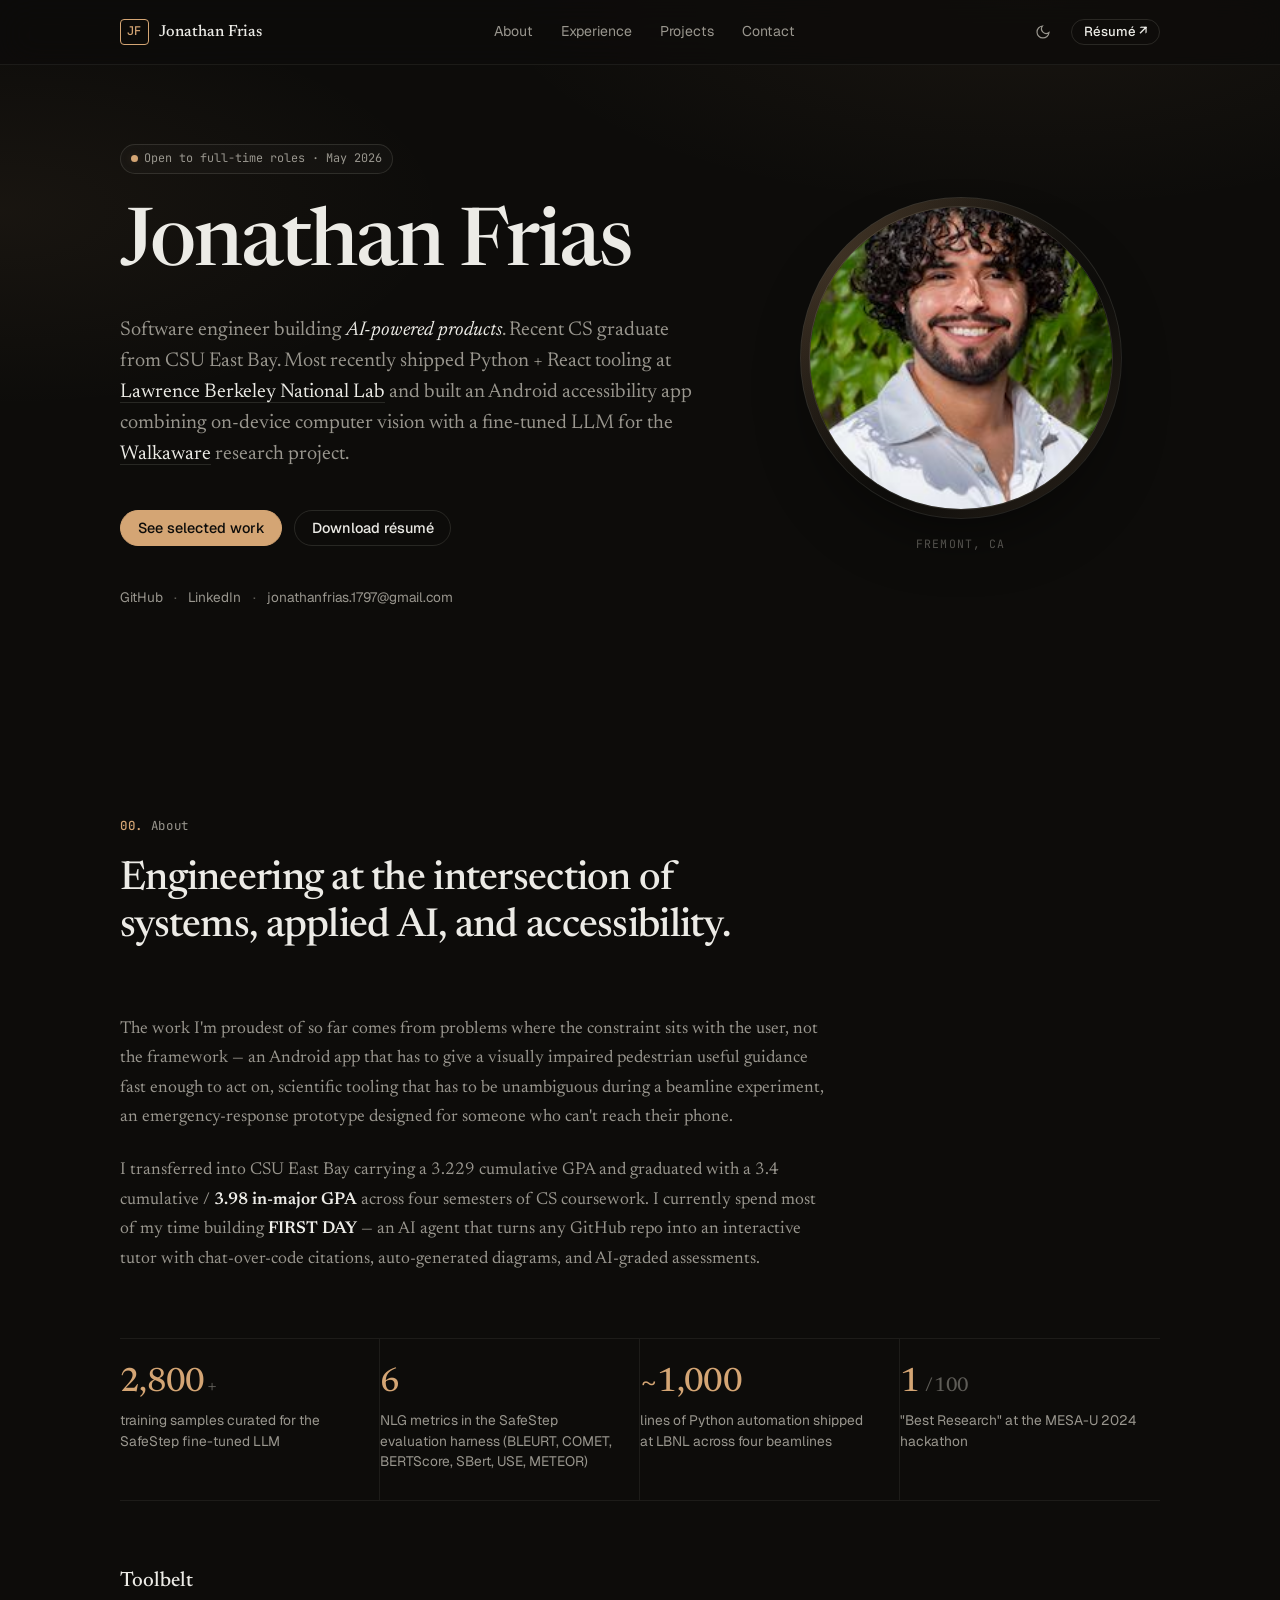
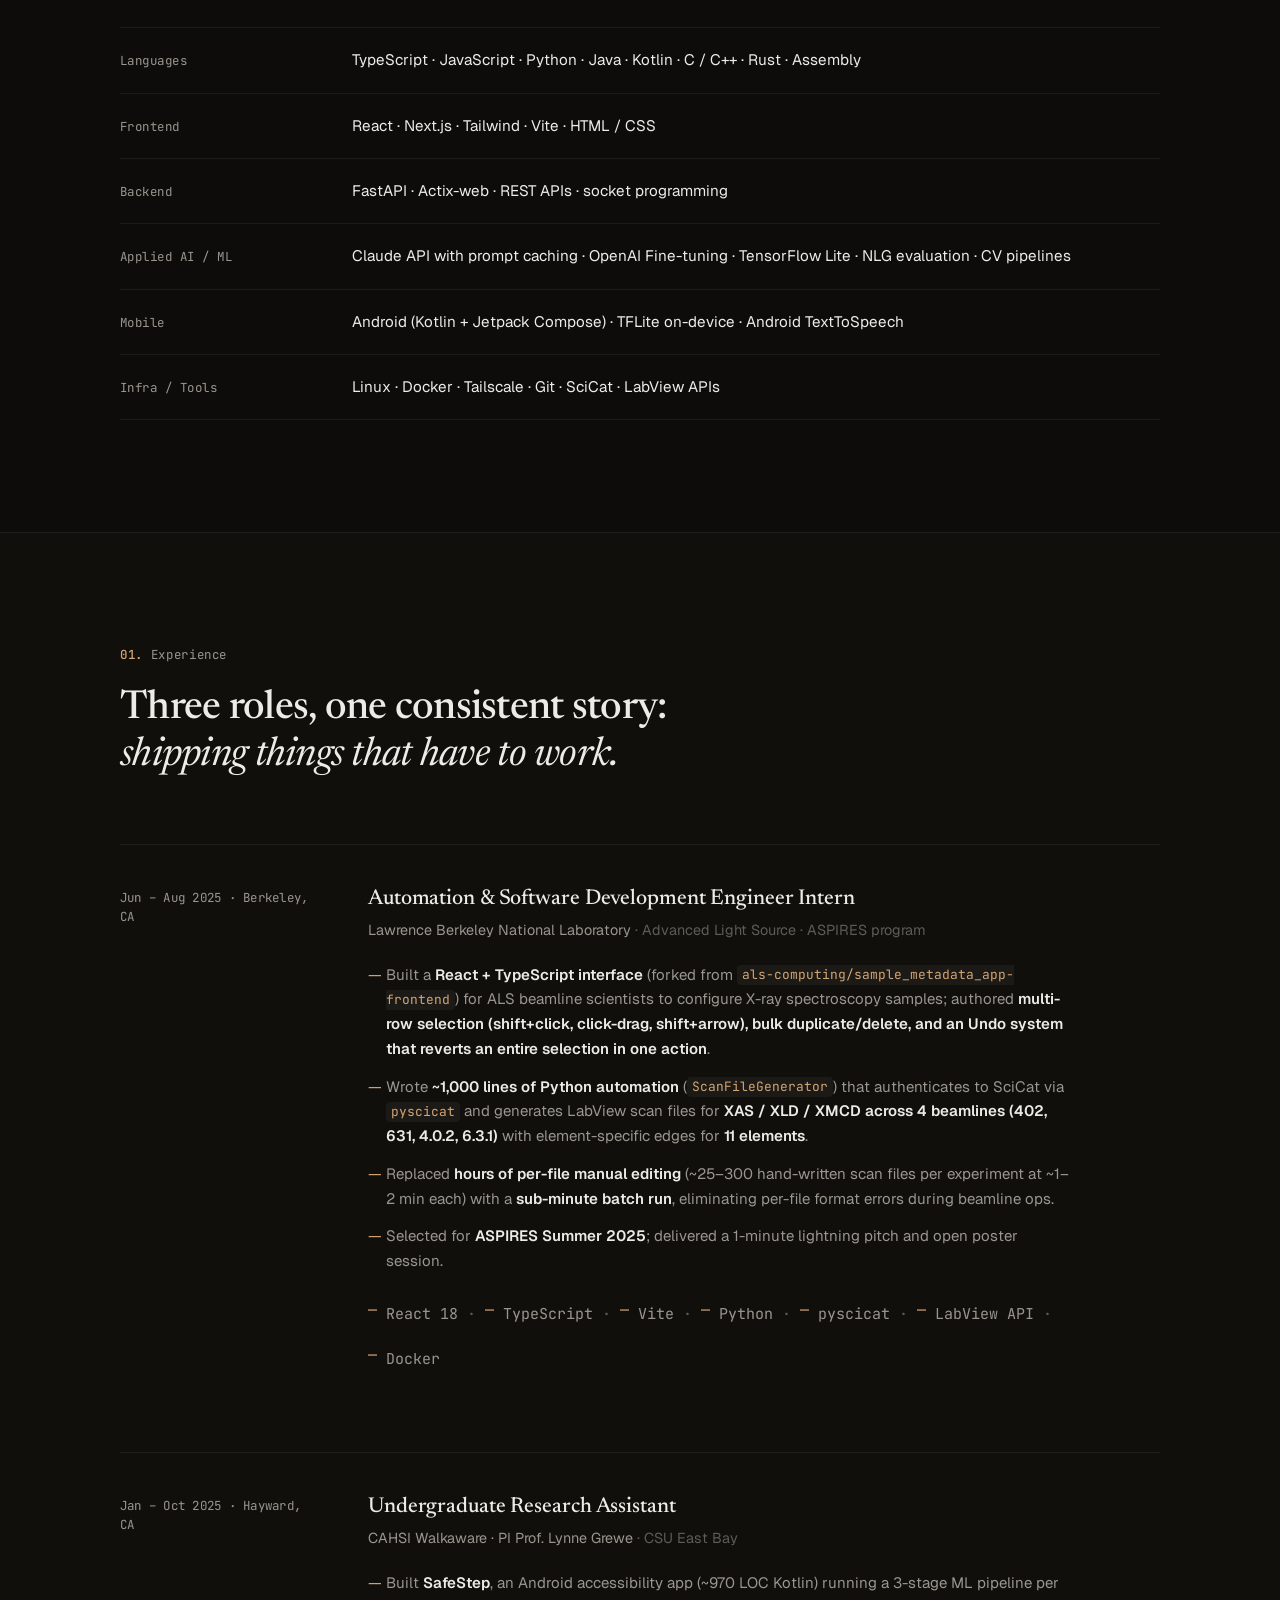
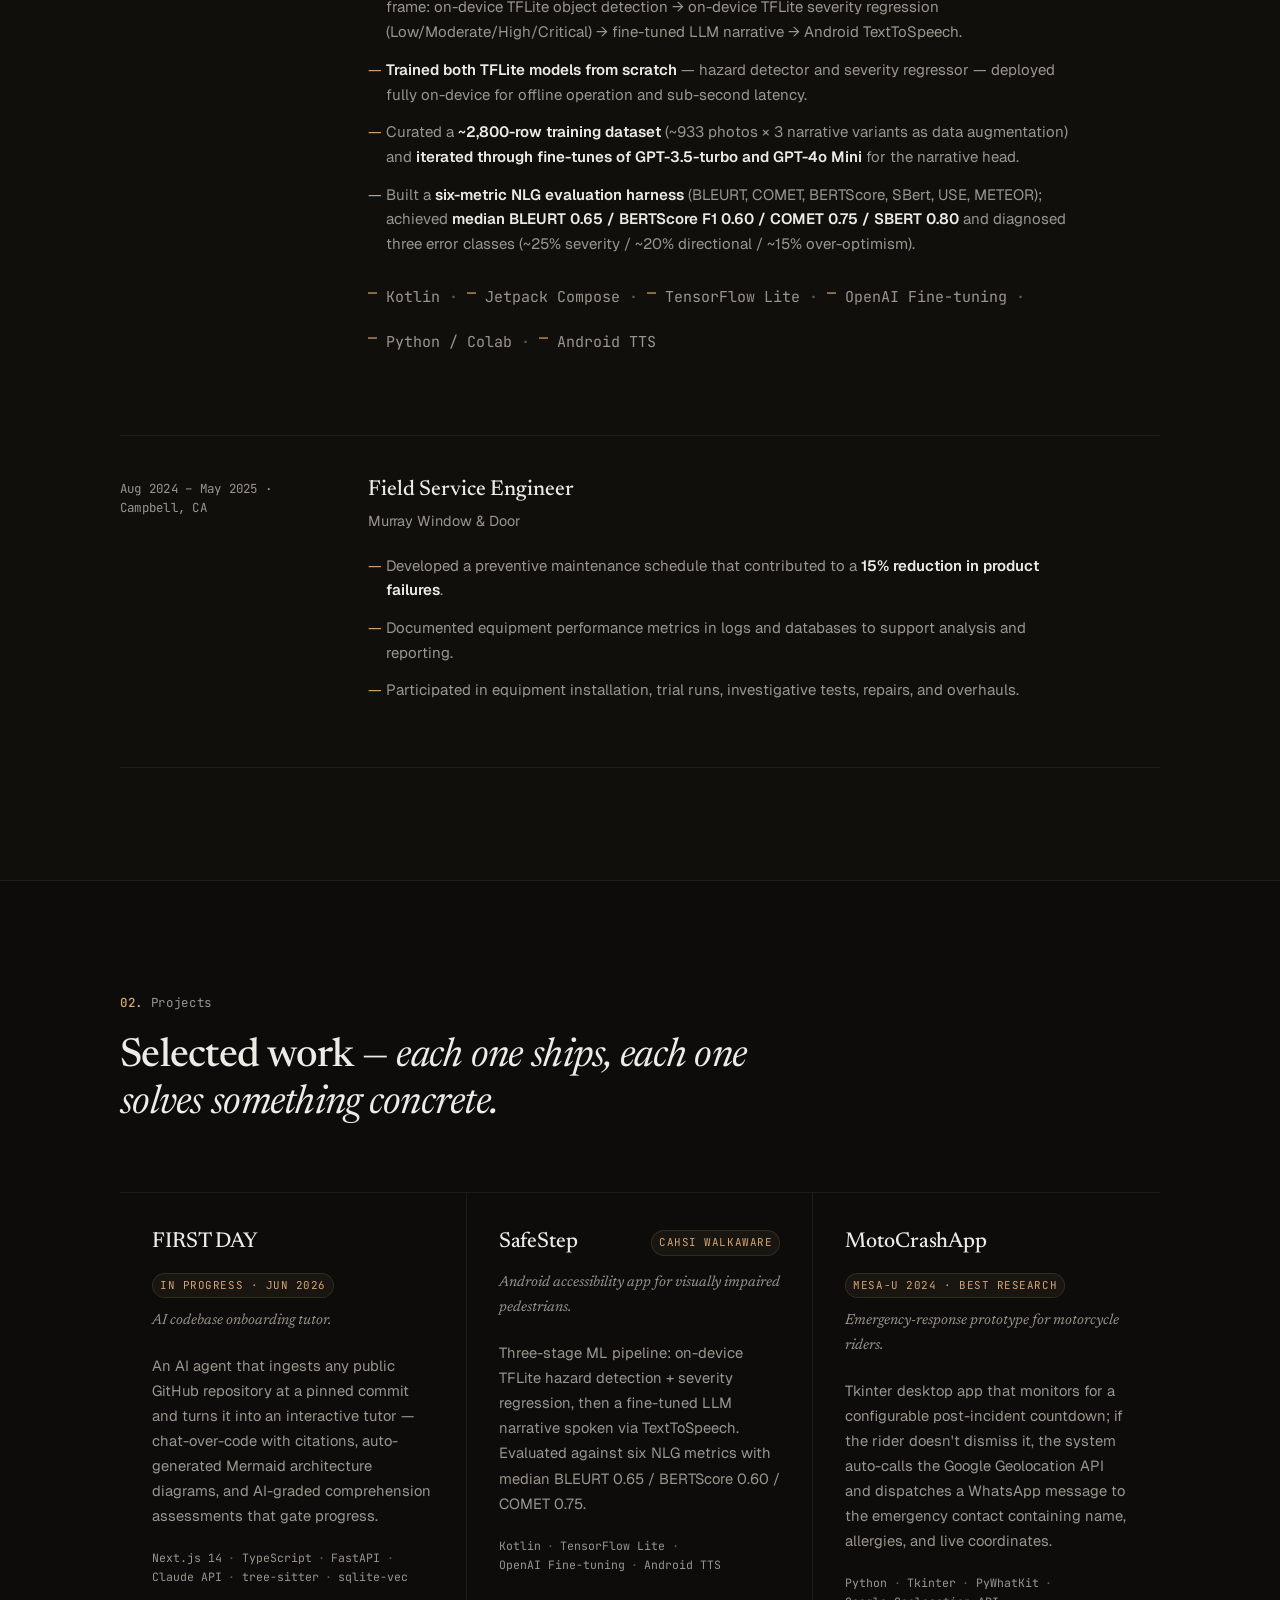
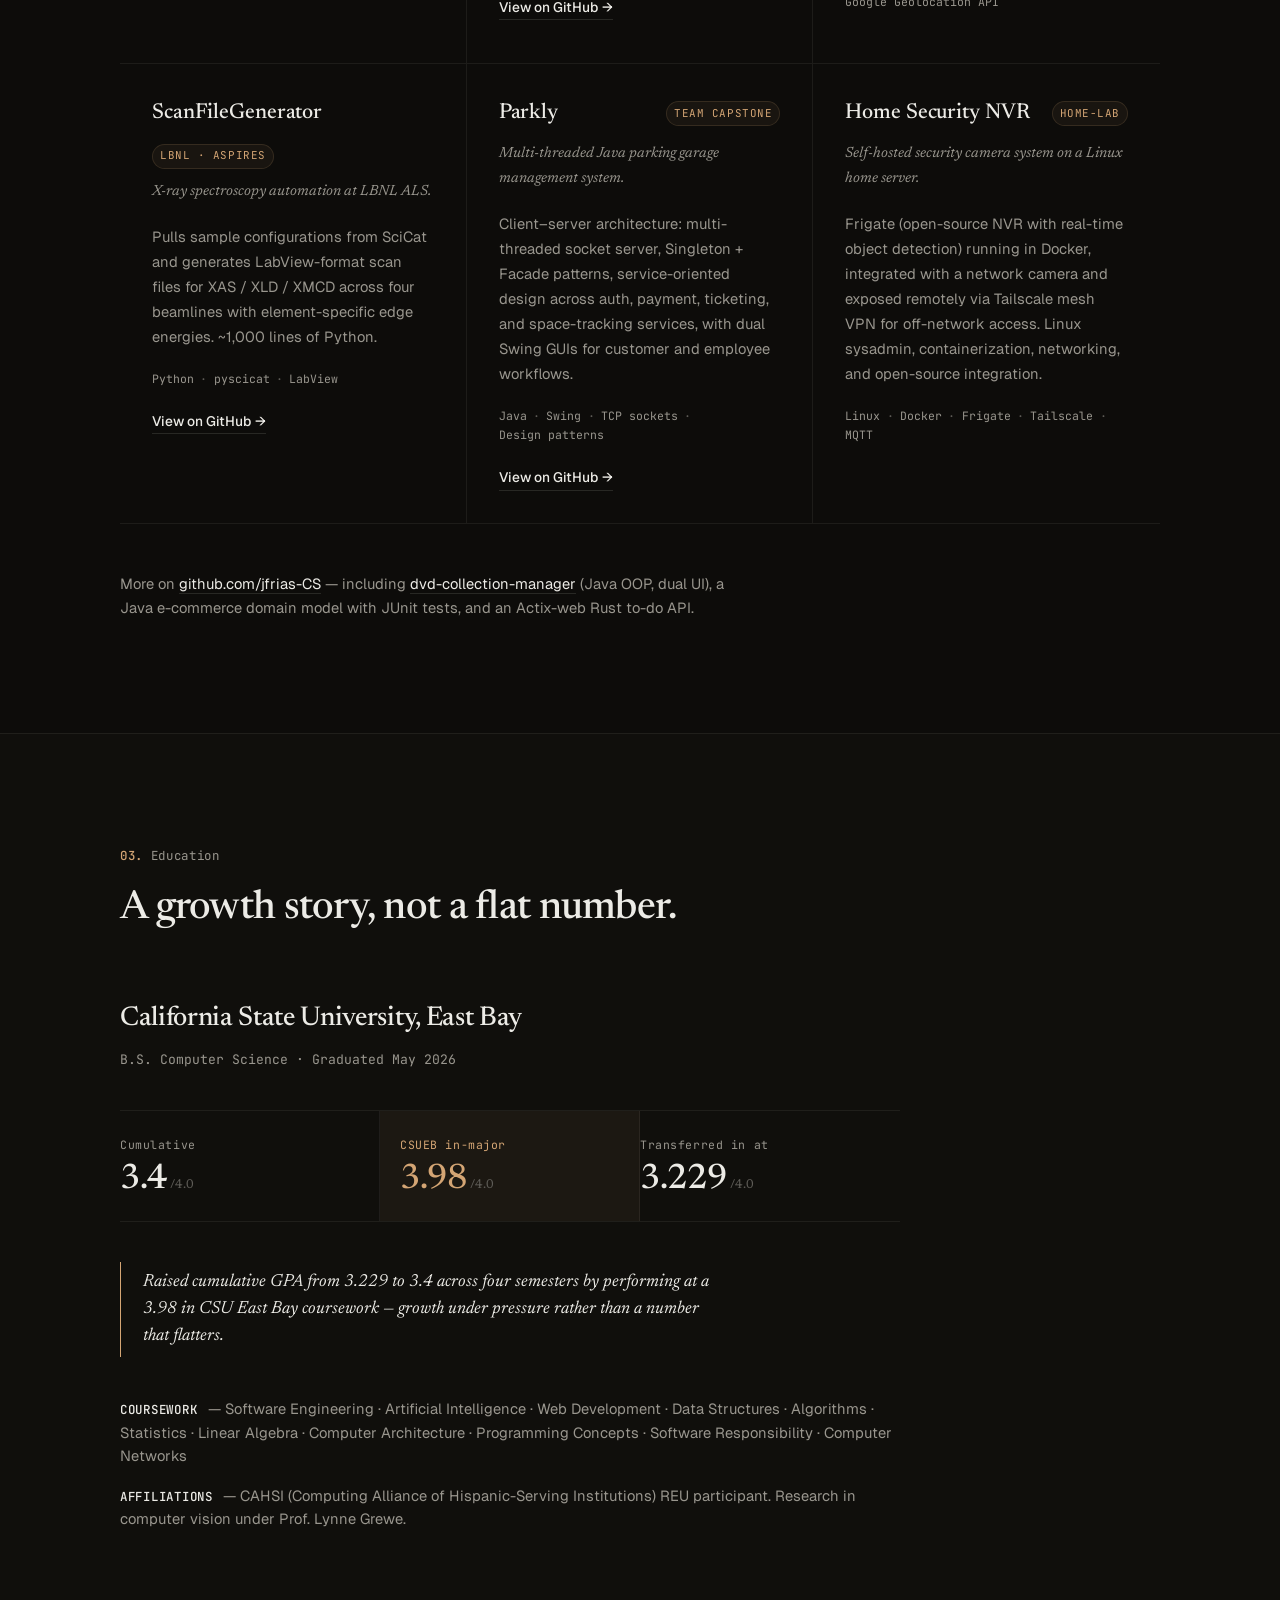
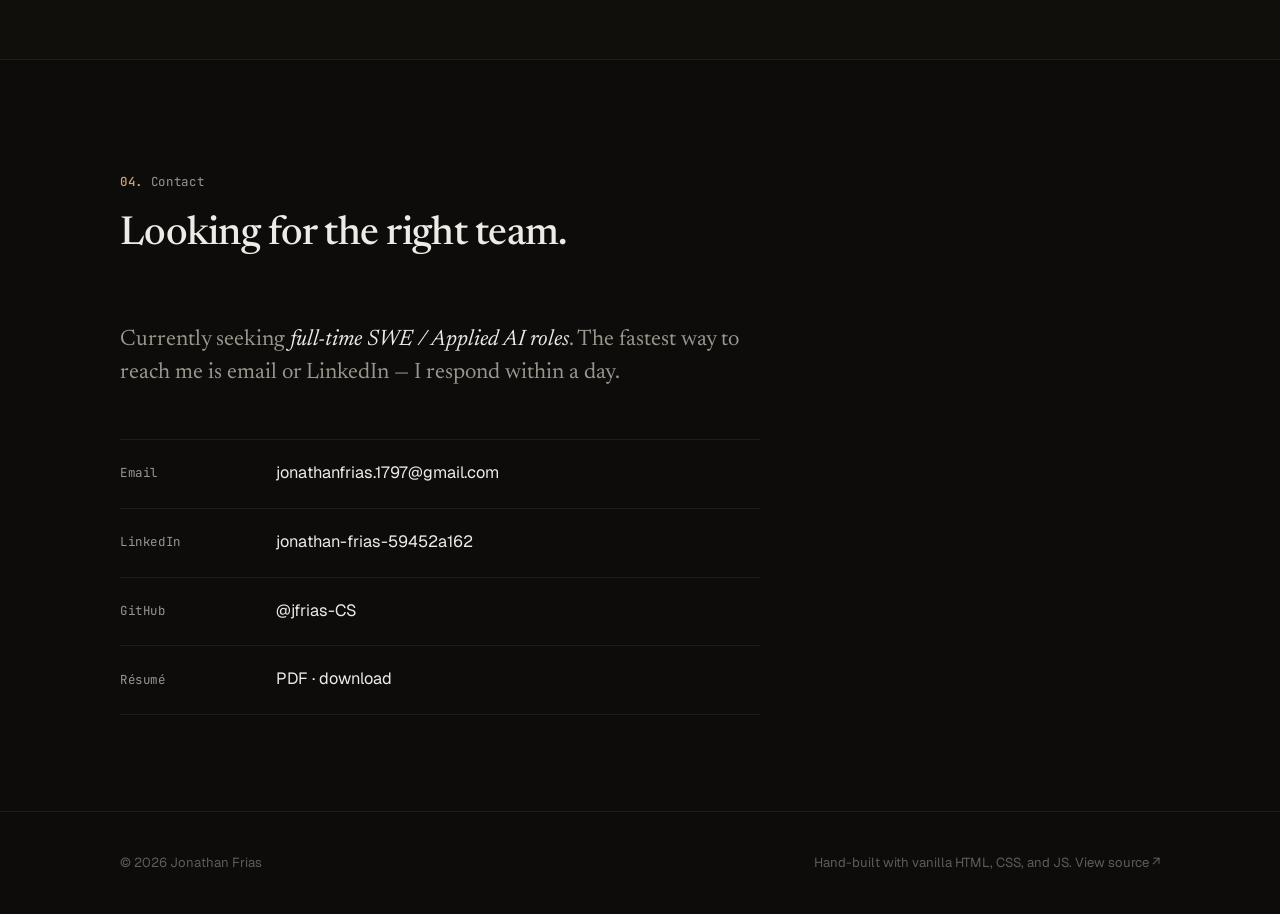
==== commit 5221d568: "v3: editorial restraint — photo restored, refined palette + typography Aesthetic reset based on feed" ====
--- a/index.html
+++ b/index.html
@@ -3,11 +3,11 @@
 <head>
 <meta charset="UTF-8" />
 <meta name="viewport" content="width=device-width, initial-scale=1.0" />
-<title>Jonathan Frias — Software Engineer building with applied AI</title>
-<meta name="description" content="CS grad (CSU East Bay, May 2026) who builds AI-powered products. Recent work at Lawrence Berkeley National Lab + accessibility-focused AI for visually impaired users. Open to full-time SWE / Applied AI roles." />
+<title>Jonathan Frias — Software Engineer</title>
+<meta name="description" content="CS grad (CSU East Bay, May 2026) who builds AI-powered products. Recent work at Lawrence Berkeley National Lab and on accessibility-focused AI for visually impaired users. Open to full-time SWE / Applied AI roles." />
 <meta name="color-scheme" content="dark light" />
-<meta name="theme-color" content="#08090c" media="(prefers-color-scheme: dark)" />
-<meta name="theme-color" content="#fafafa" media="(prefers-color-scheme: light)" />
+<meta name="theme-color" content="#0d0c0a" media="(prefers-color-scheme: dark)" />
+<meta name="theme-color" content="#f6f3ec" media="(prefers-color-scheme: light)" />
 
 <!-- Open Graph -->
 <meta property="og:type" content="profile" />
@@ -21,16 +21,15 @@
 <meta name="twitter:image" content="https://jfrias-cs.github.io/Professional_Profile_Pic.jpg" />
 
 <!-- Favicon -->
-<link rel="icon" href="data:image/svg+xml,%3Csvg xmlns='http://www.w3.org/2000/svg' viewBox='0 0 64 64'%3E%3Crect width='64' height='64' rx='14' fill='%2308090c'/%3E%3Ctext x='32' y='42' font-family='monospace' font-size='28' font-weight='800' fill='%235BC8FF' text-anchor='middle'%3EJF%3C/text%3E%3C/svg%3E" />
-
-<!-- Fonts (preconnect + display=swap for fast first paint) -->
+<link rel="icon" href="data:image/svg+xml,%3Csvg xmlns='http://www.w3.org/2000/svg' viewBox='0 0 64 64'%3E%3Crect width='64' height='64' rx='14' fill='%230d0c0a'/%3E%3Ctext x='32' y='42' font-family='monospace' font-size='28' font-weight='700' fill='%23d4a574' text-anchor='middle'%3EJF%3C/text%3E%3C/svg%3E" />
+
+<!-- Fonts: Newsreader (display serif), Geist (body sans), JetBrains Mono (mono accents) -->
 <link rel="preconnect" href="https://fonts.googleapis.com" />
 <link rel="preconnect" href="https://fonts.gstatic.com" crossorigin />
-<link href="https://fonts.googleapis.com/css2?family=Inter:wght@400;500;600;700&family=Space+Grotesk:wght@500;600;700&family=JetBrains+Mono:wght@400;600&display=swap" rel="stylesheet" />
+<link href="https://fonts.googleapis.com/css2?family=Geist:wght@400;500;600&family=Newsreader:ital,opsz,wght@0,6..72,400;0,6..72,500;0,6..72,600;1,6..72,400&family=JetBrains+Mono:wght@400;500&display=swap" rel="stylesheet" />
 
 <link rel="stylesheet" href="styles.css" />
 
-<!-- Structured data for SEO -->
 <script type="application/ld+json">
 {"@context":"https://schema.org","@type":"Person","name":"Jonathan Frias","jobTitle":"Software Engineer","alumniOf":"California State University, East Bay","url":"https://jfrias-cs.github.io","sameAs":["https://github.com/jfrias-CS","https://www.linkedin.com/in/jonathan-frias-59452a162"]}
 </script>
@@ -39,31 +38,24 @@
 
 <a href="#main" class="skip-link">Skip to content</a>
 
-<div class="progress-bar" aria-hidden="true"><div class="progress-bar-fill"></div></div>
-
-<!-- ===== SIDE NAV DOTS (desktop only) ===== -->
-<nav class="dot-nav" aria-label="Section navigation">
-    <a href="#hero" data-label="Home"><span></span></a>
-    <a href="#about" data-label="About"><span></span></a>
-    <a href="#experience" data-label="Experience"><span></span></a>
-    <a href="#projects" data-label="Projects"><span></span></a>
-    <a href="#education" data-label="Education"><span></span></a>
-    <a href="#contact" data-label="Contact"><span></span></a>
-</nav>
-
-<!-- ===== TOP BAR ===== -->
 <header class="topbar">
     <div class="container topbar-inner">
         <a href="#hero" class="brand">
             <span class="brand-mark">JF</span>
             <span class="brand-name">Jonathan Frias</span>
         </a>
+        <nav class="top-nav" aria-label="Section navigation">
+            <a href="#about">About</a>
+            <a href="#experience">Experience</a>
+            <a href="#projects">Projects</a>
+            <a href="#contact">Contact</a>
+        </nav>
         <div class="topbar-actions">
             <button class="theme-toggle" type="button" aria-label="Toggle color theme" title="Toggle theme">
-                <svg class="icon-sun" width="18" height="18" viewBox="0 0 24 24" fill="none" stroke="currentColor" stroke-width="2" stroke-linecap="round"><circle cx="12" cy="12" r="4"/><path d="M12 2v2M12 20v2M4.93 4.93l1.41 1.41M17.66 17.66l1.41 1.41M2 12h2M20 12h2M4.93 19.07l1.41-1.41M17.66 6.34l1.41-1.41"/></svg>
-                <svg class="icon-moon" width="18" height="18" viewBox="0 0 24 24" fill="none" stroke="currentColor" stroke-width="2" stroke-linecap="round"><path d="M21 12.79A9 9 0 1 1 11.21 3 7 7 0 0 0 21 12.79z"/></svg>
+                <svg class="icon-sun" width="16" height="16" viewBox="0 0 24 24" fill="none" stroke="currentColor" stroke-width="1.8" stroke-linecap="round"><circle cx="12" cy="12" r="4"/><path d="M12 2v2M12 20v2M4.93 4.93l1.41 1.41M17.66 17.66l1.41 1.41M2 12h2M20 12h2M4.93 19.07l1.41-1.41M17.66 6.34l1.41-1.41"/></svg>
+                <svg class="icon-moon" width="16" height="16" viewBox="0 0 24 24" fill="none" stroke="currentColor" stroke-width="1.8" stroke-linecap="round"><path d="M21 12.79A9 9 0 1 1 11.21 3 7 7 0 0 0 21 12.79z"/></svg>
             </button>
-            <a href="Jonathan_Frias_Resume.pdf" class="btn btn-ghost btn-sm" target="_blank" rel="noopener">Résumé</a>
+            <a href="Jonathan_Frias_Resume.pdf" class="btn btn-ghost btn-sm" target="_blank" rel="noopener">Résumé ↗</a>
         </div>
     </div>
 </header>
@@ -72,69 +64,41 @@
 
 <!-- ===== HERO ===== -->
 <section id="hero" class="hero">
-    <div class="hero-bg" aria-hidden="true">
-        <div class="aurora aurora-1"></div>
-        <div class="aurora aurora-2"></div>
-        <div class="aurora aurora-3"></div>
-        <div class="grid-overlay"></div>
-        <div class="spotlight" id="spotlight"></div>
-    </div>
+    <div class="hero-bg" aria-hidden="true"></div>
 
     <div class="container hero-container">
-        <p class="status-pill">
-            <span class="status-dot"></span>
-            Open to full-time roles · Available May 2026
-        </p>
-
-        <h1 class="hero-title">
-            I build
-            <span class="cycler" id="role-cycler" aria-live="polite">
-                <span class="cycler-current">AI-powered products</span>
-            </span>
-        </h1>
-
-        <p class="hero-sub">
-            CS grad (CSU East Bay, May 2026). Shipped Python + React tooling at <a href="#experience"><strong>Lawrence Berkeley National Lab</strong></a>, an Android accessibility app combining on-device CV and a fine-tuned LLM for the <a href="#experience"><strong>Walkaware</strong></a> research project, and a hackathon-winning emergency-alert system. Looking for Software Engineer or Applied AI roles.
-        </p>
-
-        <div class="hero-actions">
-            <a href="#projects" class="btn btn-primary">
-                See my work
-                <svg width="16" height="16" viewBox="0 0 24 24" fill="none" stroke="currentColor" stroke-width="2.5" stroke-linecap="round"><path d="M5 12h14M13 6l6 6-6 6"/></svg>
-            </a>
-            <a href="Jonathan_Frias_Resume.pdf" class="btn btn-glass" target="_blank" rel="noopener">
-                Download résumé
-                <svg width="16" height="16" viewBox="0 0 24 24" fill="none" stroke="currentColor" stroke-width="2.5" stroke-linecap="round"><path d="M21 15v4a2 2 0 0 1-2 2H5a2 2 0 0 1-2-2v-4M7 10l5 5 5-5M12 15V3"/></svg>
-            </a>
-        </div>
-
-        <div class="hero-meta">
-            <a href="https://github.com/jfrias-CS" target="_blank" rel="noopener" class="meta-link">
-                <svg width="14" height="14" viewBox="0 0 24 24" fill="currentColor"><path d="M12 .5C5.65.5.5 5.65.5 12c0 5.08 3.29 9.39 7.86 10.91.58.1.79-.25.79-.55 0-.27-.01-1.16-.02-2.11-3.2.7-3.87-1.36-3.87-1.36-.52-1.33-1.27-1.68-1.27-1.68-1.04-.71.08-.7.08-.7 1.15.08 1.76 1.18 1.76 1.18 1.03 1.76 2.69 1.25 3.34.95.1-.74.4-1.25.73-1.54-2.55-.29-5.24-1.28-5.24-5.7 0-1.26.45-2.29 1.19-3.1-.12-.29-.52-1.47.11-3.06 0 0 .97-.31 3.18 1.18a11 11 0 0 1 5.79 0c2.2-1.49 3.17-1.18 3.17-1.18.63 1.59.23 2.77.11 3.06.74.81 1.19 1.84 1.19 3.1 0 4.43-2.69 5.41-5.26 5.69.41.36.78 1.06.78 2.13 0 1.54-.01 2.78-.01 3.16 0 .3.21.66.8.55 4.56-1.52 7.85-5.83 7.85-10.91C23.5 5.65 18.35.5 12 .5z"/></svg>
-                <span>jfrias-CS</span>
-            </a>
-            <a href="https://www.linkedin.com/in/jonathan-frias-59452a162/" target="_blank" rel="noopener" class="meta-link">
-                <svg width="14" height="14" viewBox="0 0 24 24" fill="currentColor"><path d="M20.45 20.45h-3.56v-5.57c0-1.33-.02-3.04-1.85-3.04-1.85 0-2.14 1.45-2.14 2.94v5.67H9.35V9h3.42v1.56h.05c.48-.9 1.64-1.85 3.38-1.85 3.61 0 4.27 2.38 4.27 5.47v6.27zM5.34 7.43a2.06 2.06 0 1 1 0-4.13 2.06 2.06 0 0 1 0 4.13zM7.12 20.45H3.56V9h3.56v11.45zM22.22 0H1.77C.8 0 0 .77 0 1.72v20.56C0 23.23.8 24 1.77 24h20.45c.98 0 1.78-.77 1.78-1.72V1.72C24 .77 23.2 0 22.22 0z"/></svg>
-                <span>jonathan-frias</span>
-            </a>
-            <a href="mailto:jonathanfrias.1797@gmail.com" class="meta-link">
-                <svg width="14" height="14" viewBox="0 0 24 24" fill="none" stroke="currentColor" stroke-width="2"><rect x="2" y="4" width="20" height="16" rx="2"/><path d="m22 7-10 6L2 7"/></svg>
-                <span>jonathanfrias.1797@gmail.com</span>
-            </a>
-        </div>
-    </div>
-
-    <a href="#about" class="scroll-cue" aria-label="Scroll to next section">
-        <span>Scroll</span>
-        <span class="scroll-line"></span>
-    </a>
-</section>
-
-<!-- ===== NOW (single-line callout) ===== -->
-<section class="now-strip" aria-label="Current focus">
-    <div class="container now-row">
-        <span class="now-tag">// now</span>
-        <p>Shipping <strong>FIRST DAY</strong> — an AI agent that turns any GitHub repo into an interactive tutor with chat-over-code citations, auto-generated diagrams, and AI-graded assessments. Target ship: June 2026.</p>
+        <div class="hero-text">
+            <p class="status-pill" data-reveal>
+                <span class="status-dot"></span>
+                Open to full-time roles · May 2026
+            </p>
+
+            <h1 class="hero-title" data-reveal>
+                Jonathan Frias
+            </h1>
+
+            <p class="hero-lede" data-reveal>
+                Software engineer building <em>AI-powered products</em>. Recent CS graduate from CSU East Bay. Most recently shipped Python + React tooling at <a href="#experience">Lawrence Berkeley National Lab</a> and built an Android accessibility app combining on-device computer vision with a fine-tuned LLM for the <a href="#experience">Walkaware</a> research project.
+            </p>
+
+            <div class="hero-actions" data-reveal>
+                <a href="#projects" class="btn btn-primary">See selected work</a>
+                <a href="Jonathan_Frias_Resume.pdf" class="btn btn-ghost" target="_blank" rel="noopener">Download résumé</a>
+            </div>
+
+            <ul class="hero-meta" data-reveal>
+                <li><a href="https://github.com/jfrias-CS" target="_blank" rel="noopener">GitHub</a></li>
+                <li><a href="https://www.linkedin.com/in/jonathan-frias-59452a162/" target="_blank" rel="noopener">LinkedIn</a></li>
+                <li><a href="mailto:jonathanfrias.1797@gmail.com">jonathanfrias.1797@gmail.com</a></li>
+            </ul>
+        </div>
+
+        <figure class="hero-portrait" data-reveal>
+            <div class="portrait-frame">
+                <img src="Professional_Profile_Pic.jpg" alt="Portrait of Jonathan Frias" />
+            </div>
+            <figcaption>Fremont, CA</figcaption>
+        </figure>
     </div>
 </section>
 
@@ -142,114 +106,62 @@
 <section id="about" class="section">
     <div class="container">
         <header class="section-head" data-reveal>
-            <p class="section-kicker">01 · About</p>
-            <h2 class="section-title">Engineering at the intersection of <em>systems</em>, <em>applied AI</em>, and <em>UX that respects the user</em>.</h2>
+            <p class="kicker"><span>00.</span> About</p>
+            <h2 class="section-title">Engineering at the intersection of systems, applied AI, and accessibility.</h2>
         </header>
 
-        <div class="about-layout">
-            <div class="about-text" data-reveal>
-                <p>The work I'm proudest of so far is the kind where the constraint comes from the user, not the framework — accessibility tools for visually impaired pedestrians, scientific tooling that has to be fast and unambiguous during beamline operations, and an emergency-response prototype designed for users who can't reach their phone.</p>
-                <p>Transferred into CSU East Bay carrying a 3.229 cumulative GPA and graduated with a <strong>3.4 cumulative / 3.98 in-major</strong> across 4 semesters of CS coursework. Currently shipping <strong>FIRST DAY</strong> — an AI agent that turns any GitHub repo into an interactive tutor.</p>
-                <div class="about-tags">
-                    <span class="tag">applied AI</span>
-                    <span class="tag">backend systems</span>
-                    <span class="tag">accessibility</span>
-                    <span class="tag">scientific tooling</span>
-                    <span class="tag">android</span>
-                </div>
-            </div>
-
-            <aside class="stats-grid" data-reveal>
-                <article class="stat-card">
-                    <div class="stat-num" data-count="2800" data-suffix="+">0</div>
-                    <p>training samples curated for the SafeStep fine-tuned LLM</p>
-                </article>
-                <article class="stat-card">
-                    <div class="stat-num" data-count="6">0</div>
-                    <p>NLG metrics used to evaluate SafeStep output</p>
-                </article>
-                <article class="stat-card">
-                    <div class="stat-num" data-count="1000" data-suffix="+">0</div>
-                    <p>LOC of Python automation shipped at LBNL</p>
-                </article>
-                <article class="stat-card stat-card-award">
-                    <div class="stat-num"><span data-count="1">0</span><span class="stat-divider">/</span><span data-count="100">0</span></div>
-                    <p>"Best Research" at MESA-U 2024 Hackathon</p>
-                </article>
-            </aside>
-        </div>
-
-        <div class="skills-block" data-reveal>
-            <h3 class="subsection-title">Toolbelt</h3>
-            <div class="skills-grid">
-                <div class="skill-group">
-                    <div class="skill-head">
-                        <span class="skill-num">01</span>
-                        <h4>Languages</h4>
-                    </div>
-                    <ul>
-                        <li>TypeScript</li><li>JavaScript</li><li>Python</li>
-                        <li>Java</li><li>Kotlin</li><li>C / C++</li>
-                        <li>Rust</li><li>Assembly</li>
-                    </ul>
-                </div>
-                <div class="skill-group">
-                    <div class="skill-head">
-                        <span class="skill-num">02</span>
-                        <h4>Frontend</h4>
-                    </div>
-                    <ul>
-                        <li>React</li><li>Next.js</li><li>Tailwind</li>
-                        <li>Vite</li><li>HTML / CSS</li>
-                    </ul>
-                </div>
-                <div class="skill-group">
-                    <div class="skill-head">
-                        <span class="skill-num">03</span>
-                        <h4>Backend / Web</h4>
-                    </div>
-                    <ul>
-                        <li>FastAPI (Python)</li><li>Actix-web (Rust)</li>
-                        <li>REST APIs</li><li>Socket programming</li>
-                    </ul>
-                </div>
-                <div class="skill-group">
-                    <div class="skill-head">
-                        <span class="skill-num">04</span>
-                        <h4>Applied AI / ML</h4>
-                    </div>
-                    <ul>
-                        <li>Claude API + prompt caching</li>
-                        <li>OpenAI Fine-tuning</li>
-                        <li>TensorFlow Lite</li>
-                        <li>NLG evaluation (BLEURT, COMET, BERTScore)</li>
-                        <li>Computer vision pipelines</li>
-                    </ul>
-                </div>
-                <div class="skill-group">
-                    <div class="skill-head">
-                        <span class="skill-num">05</span>
-                        <h4>Mobile</h4>
-                    </div>
-                    <ul>
-                        <li>Android (Kotlin)</li>
-                        <li>Jetpack Compose</li>
-                        <li>TFLite on-device inference</li>
-                        <li>Android TextToSpeech</li>
-                    </ul>
-                </div>
-                <div class="skill-group">
-                    <div class="skill-head">
-                        <span class="skill-num">06</span>
-                        <h4>Infra / Tools</h4>
-                    </div>
-                    <ul>
-                        <li>Linux (self-hosted)</li><li>Docker</li>
-                        <li>Tailscale</li><li>Git / GitHub</li>
-                        <li>SciCat, LabView APIs</li>
-                    </ul>
-                </div>
-            </div>
+        <div class="prose" data-reveal>
+            <p>The work I'm proudest of so far comes from problems where the constraint sits with the user, not the framework — an Android app that has to give a visually impaired pedestrian useful guidance fast enough to act on, scientific tooling that has to be unambiguous during a beamline experiment, an emergency-response prototype designed for someone who can't reach their phone.</p>
+            <p>I transferred into CSU East Bay carrying a 3.229 cumulative GPA and graduated with a 3.4 cumulative / <strong>3.98 in-major GPA</strong> across four semesters of CS coursework. I currently spend most of my time building <strong>FIRST DAY</strong> — an AI agent that turns any GitHub repo into an interactive tutor with chat-over-code citations, auto-generated diagrams, and AI-graded assessments.</p>
+        </div>
+
+        <dl class="highlights" data-reveal>
+            <div>
+                <dt>2,800<span class="hl-suffix">+</span></dt>
+                <dd>training samples curated for the SafeStep fine-tuned LLM</dd>
+            </div>
+            <div>
+                <dt>6</dt>
+                <dd>NLG metrics in the SafeStep evaluation harness (BLEURT, COMET, BERTScore, SBert, USE, METEOR)</dd>
+            </div>
+            <div>
+                <dt>~1,000</dt>
+                <dd>lines of Python automation shipped at LBNL across four beamlines</dd>
+            </div>
+            <div>
+                <dt>1<span class="hl-suffix"> / 100</span></dt>
+                <dd>"Best Research" at the MESA-U 2024 hackathon</dd>
+            </div>
+        </dl>
+
+        <div class="skills" data-reveal>
+            <h3 class="skills-title">Toolbelt</h3>
+            <dl class="skills-list">
+                <div>
+                    <dt>Languages</dt>
+                    <dd>TypeScript · JavaScript · Python · Java · Kotlin · C / C++ · Rust · Assembly</dd>
+                </div>
+                <div>
+                    <dt>Frontend</dt>
+                    <dd>React · Next.js · Tailwind · Vite · HTML / CSS</dd>
+                </div>
+                <div>
+                    <dt>Backend</dt>
+                    <dd>FastAPI · Actix-web · REST APIs · socket programming</dd>
+                </div>
+                <div>
+                    <dt>Applied AI / ML</dt>
+                    <dd>Claude API with prompt caching · OpenAI Fine-tuning · TensorFlow Lite · NLG evaluation · CV pipelines</dd>
+                </div>
+                <div>
+                    <dt>Mobile</dt>
+                    <dd>Android (Kotlin + Jetpack Compose) · TFLite on-device · Android TextToSpeech</dd>
+                </div>
+                <div>
+                    <dt>Infra / Tools</dt>
+                    <dd>Linux · Docker · Tailscale · Git · SciCat · LabView APIs</dd>
+                </div>
+            </dl>
         </div>
     </div>
 </section>
@@ -258,66 +170,51 @@
 <section id="experience" class="section section-alt">
     <div class="container">
         <header class="section-head" data-reveal>
-            <p class="section-kicker">02 · Experience</p>
-            <h2 class="section-title">Three roles, one consistent story: <em>shipping things that have to work for real users.</em></h2>
+            <p class="kicker"><span>01.</span> Experience</p>
+            <h2 class="section-title">Three roles, one consistent story: <em>shipping things that have to work.</em></h2>
         </header>
 
-        <ol class="timeline">
-            <li class="tl-item" data-reveal>
-                <div class="tl-marker"></div>
-                <div class="tl-content">
-                    <header class="tl-head">
-                        <div>
-                            <h3>Automation &amp; Software Development Engineer Intern</h3>
-                            <p class="tl-org">Lawrence Berkeley National Laboratory <span class="tl-program">· Advanced Light Source · ASPIRES program</span></p>
-                        </div>
-                        <p class="tl-date">Jun – Aug 2025<br /><span>Berkeley, CA</span></p>
-                    </header>
-                    <ul class="tl-bullets">
+        <ol class="roles">
+            <li class="role" data-reveal>
+                <p class="role-date">Jun – Aug 2025 · Berkeley, CA</p>
+                <div class="role-body">
+                    <h3 class="role-title">Automation &amp; Software Development Engineer Intern</h3>
+                    <p class="role-org">Lawrence Berkeley National Laboratory <span>· Advanced Light Source · ASPIRES program</span></p>
+                    <ul>
                         <li>Built a <strong>React + TypeScript interface</strong> (forked from <code>als-computing/sample_metadata_app-frontend</code>) for ALS beamline scientists to configure X-ray spectroscopy samples; authored <strong>multi-row selection (shift+click, click-drag, shift+arrow), bulk duplicate/delete, and an Undo system that reverts an entire selection in one action</strong>.</li>
                         <li>Wrote <strong>~1,000 lines of Python automation</strong> (<code>ScanFileGenerator</code>) that authenticates to SciCat via <code>pyscicat</code> and generates LabView scan files for <strong>XAS / XLD / XMCD across 4 beamlines (402, 631, 4.0.2, 6.3.1)</strong> with element-specific edges for <strong>11 elements</strong>.</li>
                         <li>Replaced <strong>hours of per-file manual editing</strong> (~25–300 hand-written scan files per experiment at ~1–2 min each) with a <strong>sub-minute batch run</strong>, eliminating per-file format errors during beamline ops.</li>
-                        <li>Selected for <strong>ASPIRES Summer 2025</strong>; delivered a 1-min lightning pitch + open poster session.</li>
+                        <li>Selected for <strong>ASPIRES Summer 2025</strong>; delivered a 1-minute lightning pitch and open poster session.</li>
                     </ul>
-                    <ul class="tl-tech">
+                    <ul class="role-tech">
                         <li>React 18</li><li>TypeScript</li><li>Vite</li><li>Python</li><li>pyscicat</li><li>LabView API</li><li>Docker</li>
                     </ul>
                 </div>
             </li>
 
-            <li class="tl-item" data-reveal>
-                <div class="tl-marker"></div>
-                <div class="tl-content">
-                    <header class="tl-head">
-                        <div>
-                            <h3>Undergraduate Research Assistant</h3>
-                            <p class="tl-org">CAHSI Walkaware · PI: Prof. Lynne Grewe <span class="tl-program">· CSU East Bay</span></p>
-                        </div>
-                        <p class="tl-date">Jan – Oct 2025<br /><span>Hayward, CA</span></p>
-                    </header>
-                    <ul class="tl-bullets">
+            <li class="role" data-reveal>
+                <p class="role-date">Jan – Oct 2025 · Hayward, CA</p>
+                <div class="role-body">
+                    <h3 class="role-title">Undergraduate Research Assistant</h3>
+                    <p class="role-org">CAHSI Walkaware · PI Prof. Lynne Grewe <span>· CSU East Bay</span></p>
+                    <ul>
                         <li>Built <strong>SafeStep</strong>, an Android accessibility app (~970 LOC Kotlin) running a 3-stage ML pipeline per frame: on-device TFLite object detection → on-device TFLite severity regression (Low/Moderate/High/Critical) → fine-tuned LLM narrative → Android TextToSpeech.</li>
                         <li><strong>Trained both TFLite models from scratch</strong> — hazard detector and severity regressor — deployed fully on-device for offline operation and sub-second latency.</li>
                         <li>Curated a <strong>~2,800-row training dataset</strong> (~933 photos × 3 narrative variants as data augmentation) and <strong>iterated through fine-tunes of GPT-3.5-turbo and GPT-4o Mini</strong> for the narrative head.</li>
                         <li>Built a <strong>six-metric NLG evaluation harness</strong> (BLEURT, COMET, BERTScore, SBert, USE, METEOR); achieved <strong>median BLEURT 0.65 / BERTScore F1 0.60 / COMET 0.75 / SBERT 0.80</strong> and diagnosed three error classes (~25% severity / ~20% directional / ~15% over-optimism).</li>
                     </ul>
-                    <ul class="tl-tech">
+                    <ul class="role-tech">
                         <li>Kotlin</li><li>Jetpack Compose</li><li>TensorFlow Lite</li><li>OpenAI Fine-tuning</li><li>Python / Colab</li><li>Android TTS</li>
                     </ul>
                 </div>
             </li>
 
-            <li class="tl-item" data-reveal>
-                <div class="tl-marker"></div>
-                <div class="tl-content">
-                    <header class="tl-head">
-                        <div>
-                            <h3>Field Service Engineer</h3>
-                            <p class="tl-org">Murray Window &amp; Door</p>
-                        </div>
-                        <p class="tl-date">Aug 2024 – May 2025<br /><span>Campbell, CA</span></p>
-                    </header>
-                    <ul class="tl-bullets">
+            <li class="role" data-reveal>
+                <p class="role-date">Aug 2024 – May 2025 · Campbell, CA</p>
+                <div class="role-body">
+                    <h3 class="role-title">Field Service Engineer</h3>
+                    <p class="role-org">Murray Window &amp; Door</p>
+                    <ul>
                         <li>Developed a preventive maintenance schedule that contributed to a <strong>15% reduction in product failures</strong>.</li>
                         <li>Documented equipment performance metrics in logs and databases to support analysis and reporting.</li>
                         <li>Participated in equipment installation, trial runs, investigative tests, repairs, and overhauls.</li>
@@ -332,173 +229,85 @@
 <section id="projects" class="section">
     <div class="container">
         <header class="section-head" data-reveal>
-            <p class="section-kicker">03 · Projects</p>
+            <p class="kicker"><span>02.</span> Projects</p>
             <h2 class="section-title">Selected work — <em>each one ships, each one solves something concrete.</em></h2>
         </header>
 
-        <div class="projects-grid">
-
-            <article class="project-card pc-featured" data-reveal>
-                <div class="pc-visual" aria-hidden="true">
-                    <svg viewBox="0 0 200 120" xmlns="http://www.w3.org/2000/svg">
-                        <defs>
-                            <linearGradient id="g1" x1="0" y1="0" x2="1" y2="1"><stop offset="0%" stop-color="#5BC8FF"/><stop offset="100%" stop-color="#B47BFF"/></linearGradient>
-                        </defs>
-                        <circle cx="60" cy="60" r="30" fill="none" stroke="url(#g1)" stroke-width="1.5" opacity="0.6"/>
-                        <circle cx="60" cy="60" r="20" fill="none" stroke="url(#g1)" stroke-width="1.5"/>
-                        <circle cx="60" cy="60" r="6" fill="url(#g1)"/>
-                        <line x1="90" y1="60" x2="130" y2="60" stroke="url(#g1)" stroke-width="1.5" stroke-dasharray="3 3"/>
-                        <rect x="130" y="40" width="50" height="40" rx="4" fill="none" stroke="url(#g1)" stroke-width="1.5"/>
-                        <line x1="140" y1="52" x2="170" y2="52" stroke="url(#g1)" stroke-width="1"/>
-                        <line x1="140" y1="60" x2="165" y2="60" stroke="url(#g1)" stroke-width="1"/>
-                        <line x1="140" y1="68" x2="170" y2="68" stroke="url(#g1)" stroke-width="1"/>
-                    </svg>
-                </div>
-                <div class="pc-body">
-                    <header class="pc-head">
-                        <h3>FIRST DAY</h3>
-                        <span class="pc-badge badge-progress">In progress · Jun 2026</span>
-                    </header>
-                    <p class="pc-tag">AI codebase onboarding tutor</p>
-                    <p>An AI agent that ingests any public GitHub repo at a pinned SHA and turns it into an interactive tutor: <strong>chat-over-code with citations</strong>, <strong>auto-generated Mermaid diagrams</strong>, and <strong>AI-graded comprehension assessments</strong> that gate progress.</p>
-                    <ul class="pc-tech">
-                        <li>Next.js 14</li><li>TypeScript</li><li>FastAPI</li><li>Claude API</li><li>tree-sitter</li><li>sqlite-vec</li>
-                    </ul>
-                </div>
-            </article>
-
-            <article class="project-card" data-reveal>
-                <div class="pc-visual" aria-hidden="true">
-                    <svg viewBox="0 0 200 120" xmlns="http://www.w3.org/2000/svg">
-                        <defs><linearGradient id="g2" x1="0" y1="0" x2="1" y2="1"><stop offset="0%" stop-color="#5BC8FF"/><stop offset="100%" stop-color="#5eead4"/></linearGradient></defs>
-                        <rect x="70" y="20" width="60" height="90" rx="8" fill="none" stroke="url(#g2)" stroke-width="1.5"/>
-                        <rect x="78" y="28" width="44" height="60" rx="3" fill="none" stroke="url(#g2)" stroke-width="1"/>
-                        <circle cx="100" cy="98" r="3" fill="url(#g2)"/>
-                        <path d="M88 50 Q100 38 112 50 Q108 60 100 56 Q92 60 88 50 Z" fill="url(#g2)" opacity="0.6"/>
-                        <path d="M30 70 L50 70 M30 60 L45 60 M30 80 L50 80" stroke="url(#g2)" stroke-width="1.5" stroke-linecap="round"/>
-                        <path d="M150 50 L170 50 M155 60 L170 60 M150 70 L170 70" stroke="url(#g2)" stroke-width="1.5" stroke-linecap="round"/>
-                    </svg>
-                </div>
-                <div class="pc-body">
-                    <header class="pc-head">
-                        <h3>SafeStep</h3>
-                        <span class="pc-badge badge-research">CAHSI Walkaware</span>
-                    </header>
-                    <p class="pc-tag">Android accessibility app for visually impaired pedestrians</p>
-                    <p>3-stage ML pipeline: on-device TFLite hazard detection + severity regression, then a fine-tuned LLM narrative spoken via TextToSpeech. Evaluated against 6 NLG metrics.</p>
-                    <ul class="pc-tech">
-                        <li>Kotlin</li><li>TFLite</li><li>OpenAI Fine-tuning</li><li>Android TTS</li>
-                    </ul>
-                    <a class="pc-link" href="https://github.com/jfrias-CS/SafeStep2" target="_blank" rel="noopener">View on GitHub <span>↗</span></a>
-                </div>
-            </article>
-
-            <article class="project-card" data-reveal>
-                <div class="pc-visual" aria-hidden="true">
-                    <svg viewBox="0 0 200 120" xmlns="http://www.w3.org/2000/svg">
-                        <defs><linearGradient id="g3" x1="0" y1="0" x2="1" y2="1"><stop offset="0%" stop-color="#FFB347"/><stop offset="100%" stop-color="#B47BFF"/></linearGradient></defs>
-                        <circle cx="100" cy="60" r="40" fill="none" stroke="url(#g3)" stroke-width="1.5" opacity="0.4"/>
-                        <circle cx="100" cy="60" r="28" fill="none" stroke="url(#g3)" stroke-width="1.5" opacity="0.7"/>
-                        <circle cx="100" cy="60" r="14" fill="none" stroke="url(#g3)" stroke-width="1.5"/>
-                        <path d="M100 35 L100 25 M100 95 L100 85 M75 60 L65 60 M135 60 L125 60" stroke="url(#g3)" stroke-width="2" stroke-linecap="round"/>
-                        <circle cx="100" cy="60" r="4" fill="url(#g3)"/>
-                    </svg>
-                </div>
-                <div class="pc-body">
-                    <header class="pc-head">
-                        <h3>MotoCrashApp</h3>
-                        <span class="pc-badge badge-award">Best Research · MESA-U 2024</span>
-                    </header>
-                    <p class="pc-tag">Emergency-response prototype for motorcycle riders</p>
-                    <p>Tkinter desktop app that auto-sends a WhatsApp alert to the rider's emergency contact — name, allergies, live GPS — if a configurable post-incident countdown isn't dismissed.</p>
-                    <ul class="pc-tech">
-                        <li>Python</li><li>Tkinter</li><li>PyWhatKit</li><li>Google Geolocation</li>
-                    </ul>
-                </div>
-            </article>
-
-            <article class="project-card" data-reveal>
-                <div class="pc-visual" aria-hidden="true">
-                    <svg viewBox="0 0 200 120" xmlns="http://www.w3.org/2000/svg">
-                        <defs><linearGradient id="g4" x1="0" y1="0" x2="1" y2="1"><stop offset="0%" stop-color="#5eead4"/><stop offset="100%" stop-color="#5BC8FF"/></linearGradient></defs>
-                        <line x1="20" y1="60" x2="180" y2="60" stroke="url(#g4)" stroke-width="2" opacity="0.4"/>
-                        <line x1="20" y1="60" x2="100" y2="60" stroke="url(#g4)" stroke-width="2"/>
-                        <circle cx="40" cy="60" r="6" fill="none" stroke="url(#g4)" stroke-width="1.5"/>
-                        <circle cx="70" cy="60" r="6" fill="none" stroke="url(#g4)" stroke-width="1.5"/>
-                        <circle cx="100" cy="60" r="10" fill="url(#g4)" opacity="0.3"/>
-                        <circle cx="100" cy="60" r="6" fill="url(#g4)"/>
-                        <rect x="135" y="40" width="40" height="40" rx="4" fill="none" stroke="url(#g4)" stroke-width="1.5"/>
-                        <line x1="145" y1="52" x2="170" y2="52" stroke="url(#g4)" stroke-width="1"/>
-                        <line x1="145" y1="60" x2="165" y2="60" stroke="url(#g4)" stroke-width="1"/>
-                        <line x1="145" y1="68" x2="170" y2="68" stroke="url(#g4)" stroke-width="1"/>
-                    </svg>
-                </div>
-                <div class="pc-body">
-                    <header class="pc-head">
-                        <h3>ScanFileGenerator</h3>
-                        <span class="pc-badge badge-research">LBNL · ASPIRES</span>
-                    </header>
-                    <p class="pc-tag">X-ray spectroscopy automation at LBNL ALS</p>
-                    <p>Pulls sample configurations from SciCat and generates LabView-format scan files for XAS / XLD / XMCD across 4 beamlines with element-specific edge energies. ~1,000 LOC Python.</p>
-                    <ul class="pc-tech">
-                        <li>Python</li><li>pyscicat</li><li>LabView</li>
-                    </ul>
-                    <a class="pc-link" href="https://github.com/jfrias-CS/ScanFileGenerator" target="_blank" rel="noopener">View on GitHub <span>↗</span></a>
-                </div>
-            </article>
-
-            <article class="project-card" data-reveal>
-                <div class="pc-visual" aria-hidden="true">
-                    <svg viewBox="0 0 200 120" xmlns="http://www.w3.org/2000/svg">
-                        <defs><linearGradient id="g5" x1="0" y1="0" x2="1" y2="1"><stop offset="0%" stop-color="#B47BFF"/><stop offset="100%" stop-color="#5BC8FF"/></linearGradient></defs>
-                        <rect x="40" y="30" width="120" height="70" rx="4" fill="none" stroke="url(#g5)" stroke-width="1.5"/>
-                        <rect x="60" y="42" width="20" height="14" rx="2" fill="url(#g5)" opacity="0.6"/>
-                        <rect x="90" y="42" width="20" height="14" rx="2" fill="url(#g5)" opacity="0.3"/>
-                        <rect x="120" y="42" width="20" height="14" rx="2" fill="url(#g5)" opacity="0.6"/>
-                        <rect x="60" y="62" width="20" height="14" rx="2" fill="url(#g5)" opacity="0.3"/>
-                        <rect x="90" y="62" width="20" height="14" rx="2" fill="url(#g5)" opacity="0.6"/>
-                        <rect x="120" y="62" width="20" height="14" rx="2" fill="url(#g5)" opacity="0.3"/>
-                        <text x="100" y="22" font-family="JetBrains Mono, monospace" font-size="11" font-weight="700" fill="url(#g5)" text-anchor="middle">P</text>
-                    </svg>
-                </div>
-                <div class="pc-body">
-                    <header class="pc-head">
-                        <h3>Parkly</h3>
-                        <span class="pc-badge">Team capstone · 3 contributors</span>
-                    </header>
-                    <p class="pc-tag">Multi-threaded Java parking garage management system</p>
-                    <p>Client-server architecture: multi-threaded socket server, Singleton + Facade patterns, service-oriented design (auth / payment / ticket / space-tracking), dual Swing GUIs.</p>
-                    <ul class="pc-tech">
-                        <li>Java</li><li>Swing</li><li>TCP sockets</li><li>Design patterns</li>
-                    </ul>
-                    <a class="pc-link" href="https://github.com/jfrias-CS/Parkly" target="_blank" rel="noopener">View on GitHub <span>↗</span></a>
-                </div>
-            </article>
-
-            <article class="project-card" data-reveal>
-                <div class="pc-visual" aria-hidden="true">
-                    <svg viewBox="0 0 200 120" xmlns="http://www.w3.org/2000/svg">
-                        <defs><linearGradient id="g6" x1="0" y1="0" x2="1" y2="1"><stop offset="0%" stop-color="#5eead4"/><stop offset="100%" stop-color="#B47BFF"/></linearGradient></defs>
-                        <rect x="50" y="45" width="80" height="50" rx="6" fill="none" stroke="url(#g6)" stroke-width="1.5"/>
-                        <circle cx="90" cy="70" r="10" fill="none" stroke="url(#g6)" stroke-width="1.5"/>
-                        <circle cx="90" cy="70" r="4" fill="url(#g6)"/>
-                        <rect x="78" y="33" width="24" height="12" rx="2" fill="none" stroke="url(#g6)" stroke-width="1.5"/>
-                        <path d="M140 50 Q160 60 140 90" stroke="url(#g6)" stroke-width="1.5" fill="none" opacity="0.6"/>
-                        <path d="M148 50 Q165 60 148 90" stroke="url(#g6)" stroke-width="1.5" fill="none" opacity="0.4"/>
-                        <path d="M156 50 Q170 60 156 90" stroke="url(#g6)" stroke-width="1.5" fill="none" opacity="0.2"/>
-                    </svg>
-                </div>
-                <div class="pc-body">
-                    <header class="pc-head">
-                        <h3>Home Security NVR</h3>
-                        <span class="pc-badge">Home-lab</span>
-                    </header>
-                    <p class="pc-tag">Self-hosted security: Frigate + Tailscale on Linux</p>
-                    <p>Self-hosted NVR with real-time object detection, network camera, remote access via Tailscale mesh VPN. Demonstrates Linux sysadmin, Docker, networking, open-source integration.</p>
-                    <ul class="pc-tech">
-                        <li>Linux</li><li>Docker</li><li>Frigate</li><li>Tailscale</li><li>MQTT</li>
-                    </ul>
-                </div>
+        <div class="projects">
+
+            <article class="project" data-reveal>
+                <header class="project-head">
+                    <h3>FIRST DAY</h3>
+                    <span class="project-badge">In progress · Jun 2026</span>
+                </header>
+                <p class="project-tag">AI codebase onboarding tutor.</p>
+                <p>An AI agent that ingests any public GitHub repository at a pinned commit and turns it into an interactive tutor — chat-over-code with citations, auto-generated Mermaid architecture diagrams, and AI-graded comprehension assessments that gate progress.</p>
+                <ul class="project-tech">
+                    <li>Next.js 14</li><li>TypeScript</li><li>FastAPI</li><li>Claude API</li><li>tree-sitter</li><li>sqlite-vec</li>
+                </ul>
+            </article>
+
+            <article class="project" data-reveal>
+                <header class="project-head">
+                    <h3>SafeStep</h3>
+                    <span class="project-badge">CAHSI Walkaware</span>
+                </header>
+                <p class="project-tag">Android accessibility app for visually impaired pedestrians.</p>
+                <p>Three-stage ML pipeline: on-device TFLite hazard detection + severity regression, then a fine-tuned LLM narrative spoken via TextToSpeech. Evaluated against six NLG metrics with median BLEURT 0.65 / BERTScore 0.60 / COMET 0.75.</p>
+                <ul class="project-tech">
+                    <li>Kotlin</li><li>TensorFlow Lite</li><li>OpenAI Fine-tuning</li><li>Android TTS</li>
+                </ul>
+                <a class="project-link" href="https://github.com/jfrias-CS/SafeStep2" target="_blank" rel="noopener">View on GitHub <span aria-hidden="true">→</span></a>
+            </article>
+
+            <article class="project" data-reveal>
+                <header class="project-head">
+                    <h3>MotoCrashApp</h3>
+                    <span class="project-badge">MESA-U 2024 · Best Research</span>
+                </header>
+                <p class="project-tag">Emergency-response prototype for motorcycle riders.</p>
+                <p>Tkinter desktop app that monitors for a configurable post-incident countdown; if the rider doesn't dismiss it, the system auto-calls the Google Geolocation API and dispatches a WhatsApp message to the emergency contact containing name, allergies, and live coordinates.</p>
+                <ul class="project-tech">
+                    <li>Python</li><li>Tkinter</li><li>PyWhatKit</li><li>Google Geolocation API</li>
+                </ul>
+            </article>
+
+            <article class="project" data-reveal>
+                <header class="project-head">
+                    <h3>ScanFileGenerator</h3>
+                    <span class="project-badge">LBNL · ASPIRES</span>
+                </header>
+                <p class="project-tag">X-ray spectroscopy automation at LBNL ALS.</p>
+                <p>Pulls sample configurations from SciCat and generates LabView-format scan files for XAS / XLD / XMCD across four beamlines with element-specific edge energies. ~1,000 lines of Python.</p>
+                <ul class="project-tech">
+                    <li>Python</li><li>pyscicat</li><li>LabView</li>
+                </ul>
+                <a class="project-link" href="https://github.com/jfrias-CS/ScanFileGenerator" target="_blank" rel="noopener">View on GitHub <span aria-hidden="true">→</span></a>
+            </article>
+
+            <article class="project" data-reveal>
+                <header class="project-head">
+                    <h3>Parkly</h3>
+                    <span class="project-badge">Team capstone</span>
+                </header>
+                <p class="project-tag">Multi-threaded Java parking garage management system.</p>
+                <p>Client–server architecture: multi-threaded socket server, Singleton + Facade patterns, service-oriented design across auth, payment, ticketing, and space-tracking services, with dual Swing GUIs for customer and employee workflows.</p>
+                <ul class="project-tech">
+                    <li>Java</li><li>Swing</li><li>TCP sockets</li><li>Design patterns</li>
+                </ul>
+                <a class="project-link" href="https://github.com/jfrias-CS/Parkly" target="_blank" rel="noopener">View on GitHub <span aria-hidden="true">→</span></a>
+            </article>
+
+            <article class="project" data-reveal>
+                <header class="project-head">
+                    <h3>Home Security NVR</h3>
+                    <span class="project-badge">Home-lab</span>
+                </header>
+                <p class="project-tag">Self-hosted security camera system on a Linux home server.</p>
+                <p>Frigate (open-source NVR with real-time object detection) running in Docker, integrated with a network camera and exposed remotely via Tailscale mesh VPN for off-network access. Linux sysadmin, containerization, networking, and open-source integration.</p>
+                <ul class="project-tech">
+                    <li>Linux</li><li>Docker</li><li>Frigate</li><li>Tailscale</li><li>MQTT</li>
+                </ul>
             </article>
 
         </div>
@@ -513,32 +322,37 @@
 <section id="education" class="section section-alt">
     <div class="container">
         <header class="section-head" data-reveal>
-            <p class="section-kicker">04 · Education</p>
+            <p class="kicker"><span>03.</span> Education</p>
             <h2 class="section-title">A growth story, not a flat number.</h2>
         </header>
-        <div class="edu-card" data-reveal>
-            <div class="edu-school">
+        <div class="edu" data-reveal>
+            <header class="edu-head">
                 <h3>California State University, East Bay</h3>
-                <p class="edu-degree">B.S. Computer Science · Graduated May 2026</p>
-            </div>
-            <div class="edu-body">
-                <div class="edu-gpa-row">
-                    <div class="gpa-stat">
-                        <p class="gpa-label">Cumulative GPA</p>
-                        <p class="gpa-value">3.4<span>/4.0</span></p>
-                    </div>
-                    <div class="gpa-stat gpa-stat-highlight">
-                        <p class="gpa-label">CSUEB in-major GPA</p>
-                        <p class="gpa-value">3.98<span>/4.0</span></p>
-                    </div>
-                    <div class="gpa-stat">
-                        <p class="gpa-label">Transferred in at</p>
-                        <p class="gpa-value">3.229<span>/4.0</span></p>
-                    </div>
-                </div>
-                <p class="edu-story">Raised cumulative GPA from 3.229 to 3.4 across 4 semesters at CSU East Bay by performing at a 3.98 in-major — growth under pressure rather than a number that flatters.</p>
-                <p class="edu-row"><strong>Coursework:</strong> Software Engineering · Artificial Intelligence · Web Development · Data Structures · Algorithms · Statistics · Linear Algebra · Computer Architecture · Programming Concepts · Software Responsibility · Computer Networks</p>
-                <p class="edu-row"><strong>Affiliations:</strong> CAHSI (Computing Alliance of Hispanic-Serving Institutions) REU participant · Research in computer vision under Prof. Lynne Grewe</p>
+                <p>B.S. Computer Science · Graduated May 2026</p>
+            </header>
+
+            <dl class="edu-gpa">
+                <div>
+                    <dt>Cumulative</dt>
+                    <dd>3.4<span>/4.0</span></dd>
+                </div>
+                <div class="edu-gpa-highlight">
+                    <dt>CSUEB in-major</dt>
+                    <dd>3.98<span>/4.0</span></dd>
+                </div>
+                <div>
+                    <dt>Transferred in at</dt>
+                    <dd>3.229<span>/4.0</span></dd>
+                </div>
+            </dl>
+
+            <blockquote class="edu-story">
+                Raised cumulative GPA from 3.229 to 3.4 across four semesters by performing at a 3.98 in CSU East Bay coursework — growth under pressure rather than a number that flatters.
+            </blockquote>
+
+            <div class="edu-meta">
+                <p><strong>Coursework</strong> — Software Engineering · Artificial Intelligence · Web Development · Data Structures · Algorithms · Statistics · Linear Algebra · Computer Architecture · Programming Concepts · Software Responsibility · Computer Networks</p>
+                <p><strong>Affiliations</strong> — CAHSI (Computing Alliance of Hispanic-Serving Institutions) REU participant. Research in computer vision under Prof. Lynne Grewe.</p>
             </div>
         </div>
     </div>
@@ -548,33 +362,29 @@
 <section id="contact" class="section section-contact">
     <div class="container">
         <header class="section-head" data-reveal>
-            <p class="section-kicker">05 · Contact</p>
+            <p class="kicker"><span>04.</span> Contact</p>
             <h2 class="section-title">Looking for the right team.</h2>
         </header>
-        <div class="contact-block" data-reveal>
-            <p class="contact-lead">Currently seeking <strong>full-time SWE / Applied AI roles</strong>. The fastest way to reach me is email or LinkedIn — I respond within a day.</p>
-            <div class="contact-cards">
-                <a class="contact-card" href="mailto:jonathanfrias.1797@gmail.com">
-                    <p class="cc-label">Email</p>
-                    <p class="cc-value">jonathanfrias.1797@gmail.com</p>
-                    <span class="cc-arrow">↗</span>
-                </a>
-                <a class="contact-card" href="https://www.linkedin.com/in/jonathan-frias-59452a162/" target="_blank" rel="noopener">
-                    <p class="cc-label">LinkedIn</p>
-                    <p class="cc-value">jonathan-frias-59452a162</p>
-                    <span class="cc-arrow">↗</span>
-                </a>
-                <a class="contact-card" href="https://github.com/jfrias-CS" target="_blank" rel="noopener">
-                    <p class="cc-label">GitHub</p>
-                    <p class="cc-value">@jfrias-CS</p>
-                    <span class="cc-arrow">↗</span>
-                </a>
-                <a class="contact-card" href="Jonathan_Frias_Resume.pdf" target="_blank" rel="noopener">
-                    <p class="cc-label">Résumé</p>
-                    <p class="cc-value">PDF · download</p>
-                    <span class="cc-arrow">↓</span>
-                </a>
-            </div>
+        <div data-reveal>
+            <p class="contact-lede">Currently seeking <em>full-time SWE / Applied AI roles</em>. The fastest way to reach me is email or LinkedIn — I respond within a day.</p>
+            <ul class="contact-list">
+                <li>
+                    <span class="contact-label">Email</span>
+                    <a href="mailto:jonathanfrias.1797@gmail.com">jonathanfrias.1797@gmail.com</a>
+                </li>
+                <li>
+                    <span class="contact-label">LinkedIn</span>
+                    <a href="https://www.linkedin.com/in/jonathan-frias-59452a162/" target="_blank" rel="noopener">jonathan-frias-59452a162</a>
+                </li>
+                <li>
+                    <span class="contact-label">GitHub</span>
+                    <a href="https://github.com/jfrias-CS" target="_blank" rel="noopener">@jfrias-CS</a>
+                </li>
+                <li>
+                    <span class="contact-label">Résumé</span>
+                    <a href="Jonathan_Frias_Resume.pdf" target="_blank" rel="noopener">PDF · download</a>
+                </li>
+            </ul>
         </div>
     </div>
 </section>
@@ -584,7 +394,7 @@
 <footer class="site-footer">
     <div class="container footer-inner">
         <p>© 2026 Jonathan Frias</p>
-        <p>Hand-built with vanilla HTML, CSS, and JS — no framework. <a href="https://github.com/jfrias-CS/jfrias-CS.github.io" target="_blank" rel="noopener">view source ↗</a></p>
+        <p>Hand-built with vanilla HTML, CSS, and JS. <a href="https://github.com/jfrias-CS/jfrias-CS.github.io" target="_blank" rel="noopener">View source ↗</a></p>
     </div>
 </footer>
 
--- a/styles.css
+++ b/styles.css
@@ -1,245 +1,203 @@
 /* ============================================================
-   Jonathan Frias — Portfolio v2
-   Hand-built. Dark by default, light theme via [data-theme="light"].
-   ============================================================ */
-
-/* ===== DESIGN TOKENS ===== */
+   Jonathan Frias — v3 (editorial restraint)
+   Warm-dark palette. Newsreader (serif display) + Geist (body sans)
+   + JetBrains Mono (accents). One amber accent used sparingly.
+   ============================================================ */
+
+/* ===== TOKENS ===== */
 :root {
-    /* Dark palette (default) */
-    --bg: #08090c;
-    --bg-alt: #0c0d12;
-    --surface: rgba(255, 255, 255, 0.025);
-    --surface-2: rgba(255, 255, 255, 0.05);
-    --surface-3: rgba(255, 255, 255, 0.08);
-    --border: rgba(255, 255, 255, 0.07);
-    --border-strong: rgba(255, 255, 255, 0.14);
-
-    --accent: #5BC8FF;
-    --accent-2: #B47BFF;
-    --accent-3: #5eead4;
-    --accent-gold: #FFB347;
-    --accent-glow: rgba(91, 200, 255, 0.18);
-
-    --text: #E4E7EB;
-    --text-2: #8B92A1;
-    --text-3: #5C6271;
-
-    --max-w: 1180px;
-    --gutter: clamp(1rem, 3vw, 2rem);
-
-    --radius: 14px;
-    --radius-lg: 22px;
-    --radius-pill: 999px;
-
-    --shadow-glow: 0 0 50px var(--accent-glow);
-    --shadow-card: 0 8px 30px rgba(0, 0, 0, 0.4);
-
-    --ease: cubic-bezier(0.22, 1, 0.36, 1);
-    --ease-snappy: cubic-bezier(0.5, 1.5, 0.5, 1);
-
-    --font-display: 'Space Grotesk', 'Inter', -apple-system, sans-serif;
-    --font-sans: 'Inter', -apple-system, BlinkMacSystemFont, sans-serif;
-    --font-mono: 'JetBrains Mono', 'SF Mono', Menlo, monospace;
+    /* Warm-dark palette */
+    --bg: #0d0c0a;
+    --bg-2: #100f0c;
+    --surface: rgba(236, 232, 220, 0.025);
+    --surface-2: rgba(236, 232, 220, 0.05);
+    --hairline: rgba(236, 232, 220, 0.07);
+    --hairline-2: rgba(236, 232, 220, 0.12);
+
+    --accent: #d4a574;
+    --accent-soft: rgba(212, 165, 116, 0.15);
+    --accent-faint: rgba(212, 165, 116, 0.06);
+
+    --text: #ecebe6;
+    --text-2: #99968e;
+    --text-3: #5e5c57;
+
+    --measure: 64ch;
+    --max-w: 1120px;
+    --gutter: clamp(1.25rem, 4vw, 2.5rem);
+
+    --r-sm: 4px;
+    --r: 8px;
+    --r-lg: 16px;
+    --r-pill: 999px;
+
+    --ease: cubic-bezier(0.32, 0.72, 0.24, 1);
+
+    --font-display: 'Newsreader', 'Iowan Old Style', 'Apple Garamond', Georgia, serif;
+    --font-sans: 'Geist', -apple-system, BlinkMacSystemFont, 'Segoe UI', sans-serif;
+    --font-mono: 'JetBrains Mono', ui-monospace, Menlo, monospace;
 }
 
 [data-theme="light"] {
-    --bg: #fafafa;
-    --bg-alt: #f0f1f5;
-    --surface: rgba(0, 0, 0, 0.025);
-    --surface-2: rgba(0, 0, 0, 0.05);
-    --surface-3: rgba(0, 0, 0, 0.08);
-    --border: rgba(0, 0, 0, 0.07);
-    --border-strong: rgba(0, 0, 0, 0.14);
-
-    --accent: #0284C7;
-    --accent-2: #7C3AED;
-    --accent-3: #0d9488;
-    --accent-gold: #d97706;
-    --accent-glow: rgba(2, 132, 199, 0.15);
-
-    --text: #0a0a0a;
-    --text-2: #525e74;
-    --text-3: #8a92a3;
-    --shadow-card: 0 4px 18px rgba(0, 0, 0, 0.08);
+    --bg: #f6f3ec;
+    --bg-2: #ece8de;
+    --surface: rgba(13, 12, 10, 0.025);
+    --surface-2: rgba(13, 12, 10, 0.05);
+    --hairline: rgba(13, 12, 10, 0.08);
+    --hairline-2: rgba(13, 12, 10, 0.16);
+
+    --accent: #a06a30;
+    --accent-soft: rgba(160, 106, 48, 0.16);
+    --accent-faint: rgba(160, 106, 48, 0.06);
+
+    --text: #1a1814;
+    --text-2: #6a655c;
+    --text-3: #a09b91;
 }
 
 /* ===== RESET / BASE ===== */
 *, *::before, *::after { box-sizing: border-box; margin: 0; padding: 0; }
-html { scroll-behavior: smooth; scroll-padding-top: 80px; -webkit-text-size-adjust: 100%; }
+html { scroll-behavior: smooth; scroll-padding-top: 90px; -webkit-text-size-adjust: 100%; }
 
 body {
     background: var(--bg);
     color: var(--text);
     font-family: var(--font-sans);
     font-size: 16px;
-    line-height: 1.6;
-    font-feature-settings: 'cv11', 'ss01';
+    line-height: 1.65;
     -webkit-font-smoothing: antialiased;
     text-rendering: optimizeLegibility;
-    overflow-x: hidden;
     transition: background 0.4s var(--ease), color 0.4s var(--ease);
 }
 
 img, svg { display: block; max-width: 100%; }
-a { color: var(--accent); text-decoration: none; transition: color 0.2s var(--ease); }
-a:hover { color: var(--accent-2); }
+a {
+    color: var(--text);
+    text-decoration: none;
+    transition: color 0.2s var(--ease);
+}
+a:hover { color: var(--accent); }
 button { font: inherit; cursor: pointer; background: none; border: 0; color: inherit; }
+
 strong { color: var(--text); font-weight: 600; }
-em { font-style: normal; color: var(--accent); }
+em {
+    font-family: var(--font-display);
+    font-style: italic;
+    font-weight: 400;
+    color: var(--text);
+}
+
 code {
     font-family: var(--font-mono);
-    font-size: 0.9em;
+    font-size: 0.86em;
     background: var(--surface-2);
     padding: 0.1em 0.4em;
-    border-radius: 5px;
-    color: var(--accent-3);
-}
+    border-radius: var(--r-sm);
+    color: var(--accent);
+}
+
+::selection { background: var(--accent-soft); color: var(--text); }
+
 .container { max-width: var(--max-w); margin: 0 auto; padding: 0 var(--gutter); }
 
-::selection { background: var(--accent); color: var(--bg); }
-
-/* ===== UTILITIES ===== */
 .skip-link {
     position: absolute; left: -9999px; top: 0;
     background: var(--accent); color: var(--bg);
-    padding: 0.6em 1em; border-radius: 6px;
+    padding: 0.6em 1em; border-radius: var(--r-sm);
     font-weight: 600; z-index: 200;
 }
 .skip-link:focus { left: 1rem; top: 1rem; }
-
-/* ===== PROGRESS BAR ===== */
-.progress-bar {
-    position: fixed; top: 0; left: 0; right: 0;
-    height: 2px; z-index: 100;
-    background: transparent;
-}
-.progress-bar-fill {
-    height: 100%; width: 0;
-    background: linear-gradient(90deg, var(--accent), var(--accent-2));
-    transition: width 0.05s linear;
-}
-
-/* ===== DOT NAV (right side, desktop) ===== */
-.dot-nav {
-    position: fixed; top: 50%; right: 1.5rem;
-    transform: translateY(-50%);
-    display: flex; flex-direction: column; gap: 1rem;
-    z-index: 40;
-}
-.dot-nav a {
-    display: block; width: 12px; height: 12px;
-    border-radius: 50%;
-    position: relative;
-}
-.dot-nav a span {
-    display: block; width: 100%; height: 100%;
-    border-radius: 50%;
-    border: 1.5px solid var(--text-3);
-    transition: all 0.3s var(--ease);
-}
-.dot-nav a:hover span { border-color: var(--accent); transform: scale(1.3); }
-.dot-nav a.active span { background: var(--accent); border-color: var(--accent); box-shadow: 0 0 12px var(--accent-glow); }
-.dot-nav a::after {
-    content: attr(data-label);
-    position: absolute; right: calc(100% + 12px); top: 50%;
-    transform: translateY(-50%);
-    font-family: var(--font-mono);
-    font-size: 0.75rem; color: var(--text-2);
-    opacity: 0; pointer-events: none;
-    transition: opacity 0.2s var(--ease);
-    white-space: nowrap;
-}
-.dot-nav a:hover::after { opacity: 1; }
-@media (max-width: 1100px) { .dot-nav { display: none; } }
 
 /* ===== TOP BAR ===== */
 .topbar {
     position: fixed; top: 0; left: 0; right: 0;
     z-index: 50;
-    background: color-mix(in oklab, var(--bg) 75%, transparent);
-    backdrop-filter: blur(20px) saturate(160%);
-    -webkit-backdrop-filter: blur(20px) saturate(160%);
-    border-bottom: 1px solid var(--border);
+    background: color-mix(in oklab, var(--bg) 80%, transparent);
+    backdrop-filter: blur(18px) saturate(140%);
+    -webkit-backdrop-filter: blur(18px) saturate(140%);
+    border-bottom: 1px solid var(--hairline);
 }
 .topbar-inner {
-    display: flex; justify-content: space-between; align-items: center;
-    padding: 0.85rem var(--gutter);
+    display: flex; align-items: center; justify-content: space-between;
+    gap: 1.5rem;
+    padding: 1rem var(--gutter);
 }
 .brand {
-    display: inline-flex; align-items: center; gap: 0.7rem;
-    color: var(--text);
-}
+    display: inline-flex; align-items: center; gap: 0.65rem;
+    color: var(--text);
+}
+.brand:hover { color: var(--text); }
 .brand-mark {
     font-family: var(--font-mono);
-    font-weight: 700; font-size: 0.85rem;
-    color: var(--accent);
-    border: 1.5px solid var(--accent);
-    padding: 0.25em 0.55em;
-    border-radius: 6px;
+    font-size: 0.75rem;
+    font-weight: 500;
+    color: var(--accent);
+    border: 1px solid var(--accent);
+    padding: 0.2em 0.5em;
+    border-radius: var(--r-sm);
+    letter-spacing: 0.04em;
 }
 .brand-name {
     font-family: var(--font-display);
-    font-weight: 600; font-size: 0.95rem;
-    letter-spacing: -0.01em;
-}
-.topbar-actions { display: flex; align-items: center; gap: 0.6rem; }
+    font-size: 1rem;
+    font-weight: 500;
+    letter-spacing: -0.005em;
+}
+.top-nav {
+    display: flex; gap: 1.75rem;
+    font-size: 0.88rem;
+}
+.top-nav a {
+    color: var(--text-2);
+    transition: color 0.2s var(--ease);
+}
+.top-nav a:hover { color: var(--text); }
+.topbar-actions { display: flex; align-items: center; gap: 0.75rem; }
 .theme-toggle {
-    width: 36px; height: 36px;
+    width: 32px; height: 32px;
     border-radius: 50%;
     display: inline-grid; place-items: center;
     color: var(--text-2);
     transition: all 0.2s var(--ease);
-    border: 1px solid transparent;
-}
-.theme-toggle:hover { color: var(--accent); background: var(--surface); border-color: var(--border-strong); }
+}
+.theme-toggle:hover { color: var(--accent); background: var(--surface); }
 .theme-toggle .icon-sun { display: none; }
 [data-theme="light"] .theme-toggle .icon-sun { display: block; }
 [data-theme="light"] .theme-toggle .icon-moon { display: none; }
 
-@media (max-width: 540px) {
+@media (max-width: 760px) {
+    .top-nav { display: none; }
+}
+@media (max-width: 480px) {
     .brand-name { display: none; }
 }
 
 /* ===== BUTTONS ===== */
 .btn {
-    display: inline-flex; align-items: center; gap: 0.5em;
-    padding: 0.85em 1.4em;
-    border-radius: var(--radius-pill);
+    display: inline-flex; align-items: center; gap: 0.45em;
+    padding: 0.65em 1.15em;
+    border-radius: var(--r-pill);
     font-family: var(--font-sans);
-    font-weight: 600; font-size: 0.95rem;
+    font-weight: 500;
+    font-size: 0.9rem;
     line-height: 1;
-    transition: all 0.25s var(--ease);
-    border: 1.5px solid transparent;
+    border: 1px solid transparent;
+    transition: all 0.2s var(--ease);
     white-space: nowrap;
 }
-.btn-sm { padding: 0.55em 1em; font-size: 0.85rem; }
+.btn-sm { padding: 0.45em 0.9em; font-size: 0.82rem; }
 .btn-primary {
     background: var(--accent);
     color: var(--bg);
     border-color: var(--accent);
-    box-shadow: 0 4px 24px var(--accent-glow);
 }
 .btn-primary:hover {
-    transform: translateY(-2px);
-    box-shadow: 0 8px 32px var(--accent-glow);
-    color: var(--bg);
-}
-.btn-primary svg { transition: transform 0.25s var(--ease); }
-.btn-primary:hover svg { transform: translateX(3px); }
-.btn-glass {
-    background: var(--surface);
-    color: var(--text);
-    border-color: var(--border-strong);
-    backdrop-filter: blur(10px);
-}
-.btn-glass:hover {
-    background: var(--surface-2);
-    border-color: var(--accent);
+    background: transparent;
     color: var(--accent);
 }
 .btn-ghost {
     color: var(--text);
-    border-color: var(--border-strong);
+    border-color: var(--hairline-2);
     background: transparent;
 }
 .btn-ghost:hover {
@@ -247,801 +205,625 @@
     color: var(--accent);
 }
 
+/* ===== REVEAL (subtle) ===== */
+[data-reveal] {
+    opacity: 0;
+    transform: translateY(8px);
+    transition: opacity 0.6s var(--ease), transform 0.6s var(--ease);
+}
+[data-reveal].revealed { opacity: 1; transform: none; }
+@media (prefers-reduced-motion: reduce) {
+    [data-reveal] { opacity: 1; transform: none; transition: none; }
+}
+
 /* ============================================================
    HERO
    ============================================================ */
 .hero {
     position: relative;
-    min-height: 100vh; min-height: 100svh;
-    display: flex; align-items: center;
-    padding: 8rem 0 6rem;
+    padding: 9rem 0 6rem;
     overflow: hidden;
 }
 .hero-bg {
     position: absolute; inset: 0;
+    background:
+        radial-gradient(70% 50% at 80% 0%, var(--accent-faint), transparent 60%),
+        radial-gradient(50% 40% at 0% 30%, var(--accent-faint), transparent 70%);
+    pointer-events: none;
     z-index: 0;
-    pointer-events: none;
-}
-.aurora {
-    position: absolute; border-radius: 50%;
-    filter: blur(80px);
-    opacity: 0.5;
-    will-change: transform;
-}
-.aurora-1 {
-    top: -10%; left: -10%;
-    width: 60vw; height: 60vw;
-    background: radial-gradient(circle, var(--accent), transparent 70%);
-    animation: drift1 22s ease-in-out infinite alternate;
-}
-.aurora-2 {
-    top: 20%; right: -15%;
-    width: 50vw; height: 50vw;
-    background: radial-gradient(circle, var(--accent-2), transparent 70%);
-    animation: drift2 27s ease-in-out infinite alternate;
-}
-.aurora-3 {
-    bottom: -20%; left: 30%;
-    width: 50vw; height: 50vw;
-    background: radial-gradient(circle, var(--accent-3), transparent 70%);
-    animation: drift3 30s ease-in-out infinite alternate;
-    opacity: 0.3;
-}
-@keyframes drift1 {
-    from { transform: translate(0,0) scale(1); }
-    to { transform: translate(8vw, 6vh) scale(1.1); }
-}
-@keyframes drift2 {
-    from { transform: translate(0,0) scale(1); }
-    to { transform: translate(-10vw, 8vh) scale(1.15); }
-}
-@keyframes drift3 {
-    from { transform: translate(0,0) scale(1); }
-    to { transform: translate(5vw, -6vh) scale(1.05); }
-}
-.grid-overlay {
-    position: absolute; inset: 0;
-    background-image:
-        linear-gradient(to right, var(--border) 1px, transparent 1px),
-        linear-gradient(to bottom, var(--border) 1px, transparent 1px);
-    background-size: 64px 64px;
-    mask-image: radial-gradient(ellipse at center, black 30%, transparent 75%);
-    -webkit-mask-image: radial-gradient(ellipse at center, black 30%, transparent 75%);
-    opacity: 0.4;
-}
-.spotlight {
-    position: absolute; width: 600px; height: 600px;
-    border-radius: 50%;
-    background: radial-gradient(circle, rgba(91,200,255,0.08), transparent 60%);
-    pointer-events: none;
-    transition: transform 0.18s linear, opacity 0.3s ease;
-    transform: translate(-50%, -50%);
-    will-change: transform;
-}
-[data-theme="light"] .spotlight { display: none; }
+}
 .hero-container {
-    position: relative; z-index: 2;
-    max-width: 920px;
-    text-align: left;
-}
+    position: relative; z-index: 1;
+    display: grid;
+    grid-template-columns: 1.45fr 1fr;
+    gap: 4rem;
+    align-items: center;
+}
+.hero-text { max-width: 56ch; }
 .status-pill {
     display: inline-flex; align-items: center; gap: 0.5em;
-    padding: 0.4em 0.95em;
-    border-radius: var(--radius-pill);
+    padding: 0.35em 0.85em;
+    border-radius: var(--r-pill);
     background: var(--surface);
-    border: 1px solid var(--border-strong);
-    backdrop-filter: blur(10px);
-    font-family: var(--font-mono);
+    border: 1px solid var(--hairline-2);
+    font-family: var(--font-mono);
+    font-size: 0.74rem;
+    color: var(--text-2);
+    margin-bottom: 2rem;
+}
+.status-dot {
+    width: 7px; height: 7px;
+    border-radius: 50%;
+    background: var(--accent);
+    box-shadow: 0 0 8px var(--accent-soft);
+}
+.hero-title {
+    font-family: var(--font-display);
+    font-weight: 500;
+    font-size: clamp(2.8rem, 7vw, 5rem);
+    line-height: 1.02;
+    letter-spacing: -0.025em;
+    color: var(--text);
+    margin-bottom: 1.75rem;
+}
+.hero-lede {
+    font-family: var(--font-display);
+    font-weight: 400;
+    font-size: clamp(1.05rem, 1.65vw, 1.25rem);
+    line-height: 1.55;
+    color: var(--text-2);
+    margin-bottom: 2.5rem;
+}
+.hero-lede a {
+    color: var(--text);
+    border-bottom: 1px solid var(--hairline-2);
+    transition: border-color 0.2s var(--ease);
+}
+.hero-lede a:hover { color: var(--accent); border-color: var(--accent); }
+.hero-actions {
+    display: flex; flex-wrap: wrap; gap: 0.75rem;
+    margin-bottom: 2.5rem;
+}
+.hero-meta {
+    list-style: none;
+    display: flex; flex-wrap: wrap; gap: 0;
+    font-size: 0.85rem;
+}
+.hero-meta li:not(:last-child)::after {
+    content: '·';
+    color: var(--text-3);
+    margin: 0 0.7rem;
+}
+.hero-meta a { color: var(--text-2); }
+.hero-meta a:hover { color: var(--accent); }
+
+/* Portrait */
+.hero-portrait {
+    justify-self: center;
+    text-align: center;
+}
+.portrait-frame {
+    position: relative;
+    width: clamp(220px, 28vw, 320px);
+    aspect-ratio: 1;
+    border-radius: 50%;
+    padding: 8px;
+    background: linear-gradient(135deg, var(--accent-soft), transparent 60%, var(--accent-soft));
+    box-shadow:
+        0 0 0 1px var(--hairline-2),
+        0 30px 60px -20px rgba(0,0,0,0.5);
+    transition: transform 0.5s var(--ease);
+}
+.portrait-frame::before {
+    content: '';
+    position: absolute; inset: -1px;
+    border-radius: 50%;
+    background: conic-gradient(from 220deg, transparent 0deg, var(--accent-soft) 90deg, transparent 180deg, transparent 360deg);
+    z-index: -1;
+}
+.portrait-frame img {
+    width: 100%; height: 100%;
+    object-fit: cover;
+    border-radius: 50%;
+    border: 1px solid var(--hairline-2);
+}
+.portrait-frame:hover {
+    transform: translateY(-4px);
+}
+.hero-portrait figcaption {
+    margin-top: 1rem;
+    font-family: var(--font-mono);
+    font-size: 0.72rem;
+    color: var(--text-3);
+    letter-spacing: 0.1em;
+    text-transform: uppercase;
+}
+
+/* ============================================================
+   SECTION SHELL
+   ============================================================ */
+.section {
+    padding: clamp(5rem, 9vw, 7rem) 0;
+    position: relative;
+}
+.section-alt {
+    background: var(--bg-2);
+    border-top: 1px solid var(--hairline);
+    border-bottom: 1px solid var(--hairline);
+}
+.section-head {
+    max-width: 720px;
+    margin-bottom: 4rem;
+}
+.kicker {
+    font-family: var(--font-mono);
+    font-size: 0.78rem;
+    color: var(--text-2);
+    letter-spacing: 0.05em;
+    margin-bottom: 1.25rem;
+    display: flex; align-items: center; gap: 0.5rem;
+}
+.kicker span {
+    color: var(--accent);
+    font-weight: 500;
+}
+.section-title {
+    font-family: var(--font-display);
+    font-weight: 500;
+    font-size: clamp(1.7rem, 3.2vw, 2.5rem);
+    line-height: 1.18;
+    letter-spacing: -0.018em;
+    color: var(--text);
+    max-width: 28ch;
+}
+
+/* ============================================================
+   ABOUT
+   ============================================================ */
+.prose {
+    max-width: var(--measure);
+    color: var(--text-2);
+    margin-bottom: 4rem;
+}
+.prose p {
+    font-family: var(--font-display);
+    font-size: 1.08rem;
+    font-weight: 400;
+    line-height: 1.7;
+    margin-bottom: 1.5rem;
+}
+.prose p:last-child { margin-bottom: 0; }
+
+.highlights {
+    display: grid;
+    grid-template-columns: repeat(auto-fit, minmax(220px, 1fr));
+    gap: 0;
+    border-top: 1px solid var(--hairline);
+    margin-bottom: 4rem;
+}
+.highlights > div {
+    padding: 1.75rem 1.5rem 1.75rem 0;
+    border-bottom: 1px solid var(--hairline);
+    border-right: 1px solid var(--hairline);
+}
+.highlights > div:last-child { border-right: none; }
+.highlights dt {
+    font-family: var(--font-display);
+    font-size: clamp(1.6rem, 3vw, 2.1rem);
+    font-weight: 500;
+    color: var(--accent);
+    line-height: 1;
+    margin-bottom: 0.6rem;
+    letter-spacing: -0.02em;
+}
+.hl-suffix {
+    color: var(--text-3);
+    font-size: 0.6em;
+    margin-left: 0.1em;
+}
+.highlights dd {
+    color: var(--text-2);
+    font-size: 0.86rem;
+    line-height: 1.5;
+}
+
+/* Skills */
+.skills-title {
+    font-family: var(--font-display);
+    font-size: 1.3rem;
+    font-weight: 500;
+    margin-bottom: 1.75rem;
+    color: var(--text);
+}
+.skills-list {
+    border-top: 1px solid var(--hairline);
+}
+.skills-list > div {
+    display: grid;
+    grid-template-columns: 200px 1fr;
+    gap: 2rem;
+    padding: 1.25rem 0;
+    border-bottom: 1px solid var(--hairline);
+    align-items: baseline;
+}
+.skills-list dt {
+    font-family: var(--font-mono);
+    font-size: 0.78rem;
+    color: var(--text-2);
+    letter-spacing: 0.04em;
+}
+.skills-list dd {
+    color: var(--text);
+    font-size: 0.95rem;
+    line-height: 1.6;
+}
+
+@media (max-width: 640px) {
+    .skills-list > div {
+        grid-template-columns: 1fr;
+        gap: 0.4rem;
+    }
+}
+
+/* ============================================================
+   EXPERIENCE (roles)
+   ============================================================ */
+.roles {
+    list-style: none;
+    border-top: 1px solid var(--hairline);
+}
+.role {
+    display: grid;
+    grid-template-columns: 200px 1fr;
+    gap: 3rem;
+    padding: 2.5rem 0;
+    border-bottom: 1px solid var(--hairline);
+}
+.role-date {
+    font-family: var(--font-mono);
+    font-size: 0.78rem;
+    color: var(--text-2);
+    letter-spacing: 0.02em;
+    line-height: 1.5;
+    padding-top: 0.25rem;
+}
+.role-body { max-width: 64ch; }
+.role-title {
+    font-family: var(--font-display);
+    font-size: 1.35rem;
+    font-weight: 500;
+    line-height: 1.3;
+    margin-bottom: 0.35rem;
+    color: var(--text);
+    letter-spacing: -0.005em;
+}
+.role-org {
+    color: var(--text-2);
+    font-size: 0.9rem;
+    margin-bottom: 1.25rem;
+}
+.role-org span { color: var(--text-3); }
+.role-body ul {
+    list-style: none;
+    margin-bottom: 1.5rem;
+}
+.role-body ul li {
+    color: var(--text-2);
+    font-size: 0.94rem;
+    line-height: 1.65;
+    margin-bottom: 0.85em;
+    padding-left: 1.2em;
+    position: relative;
+}
+.role-body ul li::before {
+    content: '—';
+    position: absolute;
+    left: 0; top: 0;
+    color: var(--accent);
+}
+.role-tech {
+    list-style: none;
+    display: flex; flex-wrap: wrap; gap: 0;
+    margin-top: 1rem;
+}
+.role-tech li {
+    font-family: var(--font-mono);
+    font-size: 0.74rem;
+    color: var(--text-2);
+    padding: 0.25em 0;
+}
+.role-tech li:not(:last-child)::after {
+    content: '·';
+    margin: 0 0.6em;
+    color: var(--text-3);
+}
+
+@media (max-width: 760px) {
+    .role { grid-template-columns: 1fr; gap: 0.75rem; }
+}
+
+/* ============================================================
+   PROJECTS
+   ============================================================ */
+.projects {
+    display: grid;
+    grid-template-columns: repeat(auto-fit, minmax(320px, 1fr));
+    gap: 0;
+    border-top: 1px solid var(--hairline);
+}
+.project {
+    padding: 2rem;
+    border-bottom: 1px solid var(--hairline);
+    border-right: 1px solid var(--hairline);
+    transition: background 0.3s var(--ease);
+    position: relative;
+}
+.project:nth-child(3n) { border-right: 1px solid var(--hairline); }
+@media (min-width: 640px) {
+    .project:nth-child(2n) { border-right: none; }
+}
+@media (min-width: 980px) {
+    .project { border-right: 1px solid var(--hairline); }
+    .project:nth-child(2n) { border-right: 1px solid var(--hairline); }
+    .project:nth-child(3n) { border-right: none; }
+}
+.project:hover {
+    background: var(--surface);
+}
+.project-head {
+    display: flex; align-items: center;
+    justify-content: space-between;
+    gap: 0.75rem;
+    flex-wrap: wrap;
+    margin-bottom: 0.6rem;
+}
+.project-head h3 {
+    font-family: var(--font-display);
+    font-size: 1.35rem;
+    font-weight: 500;
+    color: var(--text);
+    letter-spacing: -0.005em;
+}
+.project-badge {
+    font-family: var(--font-mono);
+    font-size: 0.68rem;
+    padding: 0.25em 0.65em;
+    background: var(--accent-faint);
+    border: 1px solid var(--accent-soft);
+    border-radius: var(--r-pill);
+    color: var(--accent);
+    text-transform: uppercase;
+    letter-spacing: 0.05em;
+    white-space: nowrap;
+}
+.project-tag {
+    color: var(--text);
+    font-family: var(--font-display);
+    font-style: italic;
+    font-size: 1rem;
+    margin-bottom: 0.85rem;
+}
+.project p {
+    color: var(--text-2);
+    font-size: 0.92rem;
+    line-height: 1.7;
+    margin-bottom: 1.25rem;
+}
+.project-tech {
+    list-style: none;
+    display: flex; flex-wrap: wrap; gap: 0;
+    margin-bottom: 1.25rem;
+}
+.project-tech li {
+    font-family: var(--font-mono);
+    font-size: 0.72rem;
+    color: var(--text-2);
+}
+.project-tech li:not(:last-child)::after {
+    content: '·';
+    margin: 0 0.55em;
+    color: var(--text-3);
+}
+.project-link {
+    color: var(--text);
+    font-size: 0.86rem;
+    font-weight: 500;
+    display: inline-flex; align-items: center; gap: 0.3em;
+    border-bottom: 1px solid var(--hairline-2);
+    padding-bottom: 1px;
+    transition: all 0.2s var(--ease);
+}
+.project-link span { transition: transform 0.2s var(--ease); display: inline-block; }
+.project-link:hover {
+    color: var(--accent);
+    border-color: var(--accent);
+}
+.project-link:hover span { transform: translateX(3px); }
+.projects-footer {
+    margin-top: 3rem;
+    color: var(--text-2);
+    font-size: 0.92rem;
+    max-width: var(--measure);
+}
+.projects-footer a {
+    color: var(--text);
+    border-bottom: 1px solid var(--hairline-2);
+}
+.projects-footer a:hover { color: var(--accent); border-color: var(--accent); }
+
+/* ============================================================
+   EDUCATION
+   ============================================================ */
+.edu {
+    max-width: 780px;
+}
+.edu-head h3 {
+    font-family: var(--font-display);
+    font-size: 1.7rem;
+    font-weight: 500;
+    color: var(--text);
+    letter-spacing: -0.012em;
+}
+.edu-head p {
+    font-family: var(--font-mono);
+    font-size: 0.82rem;
+    color: var(--text-2);
+    margin-top: 0.4rem;
+    margin-bottom: 2.5rem;
+}
+.edu-gpa {
+    display: grid;
+    grid-template-columns: repeat(3, 1fr);
+    gap: 0;
+    border-top: 1px solid var(--hairline);
+    border-bottom: 1px solid var(--hairline);
+    margin-bottom: 2.5rem;
+}
+.edu-gpa > div {
+    padding: 1.5rem 1.25rem 1.5rem 0;
+    border-right: 1px solid var(--hairline);
+}
+.edu-gpa > div:last-child { border-right: none; }
+.edu-gpa-highlight {
+    padding-left: 1.25rem !important;
+    background: var(--accent-faint);
+}
+.edu-gpa-highlight dt {
+    color: var(--accent) !important;
+}
+.edu-gpa dt {
+    font-family: var(--font-mono);
+    font-size: 0.72rem;
+    color: var(--text-2);
+    letter-spacing: 0.05em;
+    margin-bottom: 0.5rem;
+}
+.edu-gpa dd {
+    font-family: var(--font-display);
+    font-size: 2.2rem;
+    font-weight: 500;
+    color: var(--text);
+    line-height: 1;
+    letter-spacing: -0.025em;
+}
+.edu-gpa-highlight dd { color: var(--accent); }
+.edu-gpa dd span {
     font-size: 0.8rem;
-    color: var(--text-2);
-    margin-bottom: 1.5rem;
-}
-.status-dot {
-    width: 8px; height: 8px;
-    border-radius: 50%;
-    background: var(--accent-3);
-    box-shadow: 0 0 10px var(--accent-3);
-    animation: pulse 2.4s ease-in-out infinite;
-}
-@keyframes pulse {
-    0%, 100% { opacity: 1; transform: scale(1); }
-    50% { opacity: 0.5; transform: scale(1.3); }
-}
-.hero-title {
-    font-family: var(--font-display);
-    font-size: clamp(2.6rem, 7vw, 5.2rem);
-    font-weight: 700;
-    letter-spacing: -0.025em;
-    line-height: 1.05;
-    margin-bottom: 1.5rem;
-    color: var(--text);
-}
-.cycler {
-    display: inline-block;
-    position: relative;
-    min-width: 0;
-    background: linear-gradient(135deg, var(--accent), var(--accent-2));
-    -webkit-background-clip: text;
-    background-clip: text;
-    color: transparent;
-    border-bottom: 3px solid var(--accent);
-    padding-right: 0.05em;
-}
-.cycler-current {
-    display: inline-block;
-    animation: cycleIn 0.5s var(--ease);
-}
-@keyframes cycleIn {
-    from { opacity: 0; transform: translateY(12px); }
-    to { opacity: 1; transform: translateY(0); }
-}
-.hero-sub {
-    font-size: clamp(1rem, 1.6vw, 1.18rem);
-    color: var(--text-2);
-    max-width: 65ch;
-    margin-bottom: 2.5rem;
-    line-height: 1.65;
-}
-.hero-sub strong { color: var(--text); }
-.hero-sub a { color: var(--text); border-bottom: 1px solid var(--accent); }
-.hero-sub a:hover { color: var(--accent); }
-.hero-actions {
-    display: flex; flex-wrap: wrap; gap: 0.85rem;
-    margin-bottom: 3rem;
-}
-.hero-meta {
-    display: flex; flex-wrap: wrap; gap: 1.5rem;
-    color: var(--text-2);
-    font-size: 0.85rem;
-}
-.meta-link {
-    display: inline-flex; align-items: center; gap: 0.4em;
-    color: var(--text-2);
-    transition: color 0.2s var(--ease);
-}
-.meta-link:hover { color: var(--accent); }
-.meta-link svg { opacity: 0.8; }
-
-.scroll-cue {
-    position: absolute; left: 50%; bottom: 2.5rem;
-    transform: translateX(-50%);
-    display: flex; flex-direction: column; align-items: center; gap: 0.6rem;
-    color: var(--text-3);
-    font-family: var(--font-mono);
-    font-size: 0.7rem;
-    letter-spacing: 0.15em;
-    text-transform: uppercase;
-    z-index: 2;
-}
-.scroll-cue:hover { color: var(--accent); }
-.scroll-line {
-    width: 1px; height: 32px;
-    background: linear-gradient(to bottom, var(--text-3), transparent);
-    position: relative;
-    overflow: hidden;
-}
-.scroll-line::after {
-    content: '';
-    position: absolute; top: -32px; left: 0;
-    width: 100%; height: 32px;
-    background: linear-gradient(to bottom, transparent, var(--accent));
-    animation: scrollLine 2.2s var(--ease) infinite;
-}
-@keyframes scrollLine {
-    0% { top: -32px; }
-    100% { top: 32px; }
-}
-
-/* ============================================================
-   NOW STRIP
-   ============================================================ */
-.now-strip {
-    border-top: 1px solid var(--border);
-    border-bottom: 1px solid var(--border);
-    background: var(--bg-alt);
-    padding: 1.25rem 0;
-}
-.now-row {
-    display: flex; align-items: center; gap: 1rem;
-    flex-wrap: wrap;
-}
-.now-tag {
-    font-family: var(--font-mono);
-    color: var(--accent);
-    font-size: 0.85rem;
-    font-weight: 600;
-}
-.now-row p {
-    color: var(--text-2);
-    font-size: 0.95rem;
-    margin: 0;
-    flex: 1;
-    min-width: 0;
-}
-
-/* ============================================================
-   SECTION SHELL
-   ============================================================ */
-.section {
-    padding: clamp(4rem, 9vw, 7rem) 0;
-    position: relative;
-}
-.section-alt { background: var(--bg-alt); }
-.section-head { max-width: 720px; margin-bottom: 3.5rem; }
-.section-kicker {
-    font-family: var(--font-mono);
-    font-size: 0.8rem;
-    color: var(--accent);
-    letter-spacing: 0.18em;
-    text-transform: uppercase;
-    margin-bottom: 0.85rem;
-    display: inline-flex; align-items: center; gap: 0.5rem;
-}
-.section-title {
-    font-family: var(--font-display);
-    font-size: clamp(1.8rem, 3.5vw, 2.7rem);
-    font-weight: 600;
-    line-height: 1.2;
-    letter-spacing: -0.015em;
-    color: var(--text);
-}
-.subsection-title {
-    font-family: var(--font-display);
-    font-size: 1.35rem;
-    font-weight: 600;
-    margin-top: 4rem;
-    margin-bottom: 1.5rem;
-}
-
-/* ===== REVEAL ANIMATION ===== */
-[data-reveal] {
-    opacity: 0;
-    transform: translateY(20px);
-    transition: opacity 0.7s var(--ease), transform 0.7s var(--ease);
-}
-[data-reveal].revealed {
-    opacity: 1; transform: translateY(0);
-}
-@media (prefers-reduced-motion: reduce) {
-    [data-reveal] { opacity: 1; transform: none; transition: none; }
-    .aurora { animation: none; }
-    .status-dot { animation: none; }
-    .scroll-line::after { animation: none; }
-    .cycler-current { animation: none; }
-}
-
-/* ============================================================
-   ABOUT
-   ============================================================ */
-.about-layout {
-    display: grid;
-    grid-template-columns: 1.3fr 1fr;
-    gap: 3rem;
-    align-items: start;
-}
-.about-text p {
-    color: var(--text-2);
-    margin-bottom: 1.4rem;
-    font-size: 1.02rem;
-    line-height: 1.75;
-}
-.about-tags {
-    display: flex; flex-wrap: wrap; gap: 0.5rem;
-    margin-top: 1.5rem;
-}
-.tag {
-    display: inline-block;
-    padding: 0.35em 0.85em;
-    background: var(--surface);
-    border: 1px solid var(--border);
-    border-radius: var(--radius-pill);
-    font-family: var(--font-mono);
-    font-size: 0.75rem;
-    color: var(--text-2);
-}
-
-.stats-grid {
-    display: grid;
-    grid-template-columns: repeat(2, 1fr);
-    gap: 0.85rem;
-}
-.stat-card {
-    background: var(--surface);
-    border: 1px solid var(--border);
-    border-radius: var(--radius);
-    padding: 1.4rem;
-    transition: border-color 0.3s var(--ease), transform 0.3s var(--ease);
-    position: relative;
-    overflow: hidden;
-}
-.stat-card::before {
-    content: '';
-    position: absolute; inset: 0;
-    background: linear-gradient(135deg, transparent 60%, var(--accent-glow));
-    opacity: 0;
-    transition: opacity 0.3s var(--ease);
-}
-.stat-card:hover { transform: translateY(-3px); border-color: var(--border-strong); }
-.stat-card:hover::before { opacity: 1; }
-.stat-num {
-    font-family: var(--font-display);
-    font-size: clamp(1.6rem, 3vw, 2.1rem);
-    font-weight: 700;
-    line-height: 1;
-    color: var(--accent);
-    margin-bottom: 0.6rem;
-    position: relative;
-}
-.stat-card-award .stat-num { color: var(--accent-gold); }
-.stat-divider { color: var(--text-3); margin: 0 0.2em; }
-.stat-card p {
-    color: var(--text-2);
-    font-size: 0.85rem;
-    line-height: 1.5;
-    position: relative;
-}
-
-/* ===== SKILLS GRID ===== */
-.skills-grid {
-    display: grid;
-    grid-template-columns: repeat(auto-fit, minmax(240px, 1fr));
-    gap: 1rem;
-}
-.skill-group {
-    background: var(--surface);
-    border: 1px solid var(--border);
-    border-radius: var(--radius);
-    padding: 1.5rem;
-    transition: border-color 0.3s var(--ease), transform 0.3s var(--ease);
-    position: relative;
-    overflow: hidden;
-}
-.skill-group:hover {
-    border-color: var(--accent);
-    transform: translateY(-2px);
-}
-.skill-head {
-    display: flex; align-items: baseline; gap: 0.6rem;
-    margin-bottom: 1rem;
-    padding-bottom: 0.7rem;
-    border-bottom: 1px solid var(--border);
-}
-.skill-num {
-    font-family: var(--font-mono);
-    font-size: 0.7rem;
-    color: var(--accent);
-    font-weight: 600;
-}
-.skill-group h4 {
-    font-family: var(--font-display);
-    font-size: 0.95rem;
-    font-weight: 600;
-    color: var(--text);
-}
-.skill-group ul {
-    list-style: none;
-    display: flex; flex-wrap: wrap; gap: 0.35em;
-}
-.skill-group li {
-    background: var(--bg);
-    border: 1px solid var(--border);
-    padding: 0.35em 0.7em;
-    border-radius: 6px;
-    font-size: 0.8rem;
-    color: var(--text);
-    font-weight: 500;
-    transition: all 0.2s var(--ease);
-}
-.skill-group:hover li {
-    border-color: var(--border-strong);
-}
-
-/* ============================================================
-   TIMELINE (Experience)
-   ============================================================ */
-.timeline {
-    list-style: none;
-    position: relative;
-    padding-left: 0;
-}
-.timeline::before {
-    content: '';
-    position: absolute;
-    left: 32px; top: 12px; bottom: 12px;
-    width: 1px;
-    background: linear-gradient(to bottom, var(--accent), var(--border) 30%, var(--border) 70%, transparent);
-}
-.tl-item {
-    position: relative;
-    padding-left: 80px;
-    margin-bottom: 3rem;
-}
-.tl-item:last-child { margin-bottom: 0; }
-.tl-marker {
-    position: absolute;
-    left: 22px; top: 8px;
-    width: 20px; height: 20px;
-    border-radius: 50%;
-    background: var(--bg);
-    border: 2px solid var(--accent);
-    box-shadow: 0 0 0 5px var(--bg), 0 0 18px var(--accent-glow);
-    z-index: 1;
-}
-.tl-content {
-    background: var(--surface);
-    border: 1px solid var(--border);
-    border-radius: var(--radius-lg);
-    padding: 1.8rem;
-    transition: border-color 0.3s var(--ease), transform 0.3s var(--ease);
-}
-.tl-content:hover { border-color: var(--accent); transform: translateY(-2px); }
-.tl-head {
-    display: flex; justify-content: space-between; align-items: flex-start;
-    gap: 1.5rem;
-    margin-bottom: 1.2rem;
-    flex-wrap: wrap;
-}
-.tl-content h3 {
-    font-family: var(--font-display);
-    font-size: 1.25rem;
-    font-weight: 700;
-    line-height: 1.3;
-    margin-bottom: 0.3rem;
-    color: var(--text);
-}
-.tl-org {
-    color: var(--text-2);
-    font-size: 0.95rem;
-    font-weight: 500;
-}
-.tl-program {
     color: var(--text-3);
     font-weight: 400;
-}
-.tl-date {
-    color: var(--accent);
-    font-family: var(--font-mono);
-    font-size: 0.8rem;
-    font-weight: 600;
-    text-align: right;
-    line-height: 1.4;
-    white-space: nowrap;
-}
-.tl-date span {
-    color: var(--text-3);
-    font-weight: 400;
-}
-.tl-bullets {
-    padding-left: 1.2rem;
-    margin-bottom: 1.2rem;
-}
-.tl-bullets li {
-    color: var(--text-2);
-    font-size: 0.95rem;
-    line-height: 1.65;
-    margin-bottom: 0.6em;
-}
-.tl-bullets li::marker { color: var(--accent); }
-.tl-tech {
-    list-style: none;
-    display: flex; flex-wrap: wrap; gap: 0.4em;
-}
-.tl-tech li {
-    padding: 0.25em 0.7em;
-    background: var(--bg);
-    border: 1px solid var(--border);
-    border-radius: 5px;
-    font-family: var(--font-mono);
-    font-size: 0.72rem;
-    color: var(--text-2);
-}
-
-/* ============================================================
-   PROJECTS
-   ============================================================ */
-.projects-grid {
-    display: grid;
-    grid-template-columns: repeat(auto-fit, minmax(340px, 1fr));
-    gap: 1.5rem;
-}
-.project-card {
-    background: var(--surface);
-    border: 1px solid var(--border);
-    border-radius: var(--radius-lg);
-    overflow: hidden;
-    display: flex; flex-direction: column;
-    transition: all 0.35s var(--ease);
-    position: relative;
-}
-.project-card:hover {
-    border-color: var(--accent);
-    transform: translateY(-4px);
-    box-shadow: 0 12px 40px rgba(0, 0, 0, 0.4);
-}
-.pc-featured {
-    grid-column: span 2;
-    border-color: var(--accent);
-    background: linear-gradient(135deg, var(--surface) 0%, rgba(91, 200, 255, 0.06) 100%);
-}
-.pc-featured::before {
-    content: 'Featured';
-    position: absolute; top: 1.2rem; right: 1.2rem;
-    font-family: var(--font-mono);
-    font-size: 0.65rem;
-    color: var(--accent);
-    text-transform: uppercase;
-    letter-spacing: 0.15em;
-    z-index: 2;
-}
-.pc-visual {
-    aspect-ratio: 16 / 9;
-    background:
-        radial-gradient(at top right, var(--accent-glow), transparent 60%),
-        linear-gradient(135deg, var(--bg) 0%, var(--bg-alt) 100%);
-    border-bottom: 1px solid var(--border);
-    display: grid; place-items: center;
-    padding: 1rem;
-    transition: background 0.3s var(--ease);
-}
-.pc-visual svg {
-    width: 100%; height: 100%;
-    max-height: 140px;
-    transition: transform 0.4s var(--ease);
-}
-.project-card:hover .pc-visual svg { transform: scale(1.05); }
-.pc-body {
-    padding: 1.6rem;
-    flex: 1;
-    display: flex; flex-direction: column;
-}
-.pc-head {
-    display: flex; justify-content: space-between; align-items: center;
-    flex-wrap: wrap; gap: 0.6rem;
-    margin-bottom: 0.4rem;
-}
-.pc-head h3 {
-    font-family: var(--font-display);
-    font-size: 1.35rem;
-    font-weight: 700;
-    color: var(--text);
-}
-.pc-badge {
-    font-family: var(--font-mono);
-    font-size: 0.65rem;
-    padding: 0.3em 0.7em;
-    background: var(--bg);
-    border: 1px solid var(--border-strong);
-    border-radius: var(--radius-pill);
-    color: var(--text-2);
-    text-transform: uppercase;
-    letter-spacing: 0.08em;
-    white-space: nowrap;
-}
-.badge-progress { color: var(--accent); border-color: var(--accent); }
-.badge-research { color: var(--accent-3); border-color: var(--accent-3); }
-.badge-award { color: var(--accent-gold); border-color: var(--accent-gold); }
-.pc-tag {
-    color: var(--text-3);
+    margin-left: 0.2em;
+    letter-spacing: 0;
+}
+.edu-story {
+    font-family: var(--font-display);
     font-style: italic;
-    font-size: 0.9rem;
-    margin-bottom: 0.9rem;
-}
-.pc-body p {
-    color: var(--text-2);
-    font-size: 0.92rem;
-    line-height: 1.65;
-    margin-bottom: 1.1rem;
-}
-.pc-tech {
-    list-style: none;
-    display: flex; flex-wrap: wrap; gap: 0.35em;
-    margin: auto 0 0;
-}
-.pc-tech li {
-    padding: 0.25em 0.6em;
-    background: var(--bg);
-    border: 1px solid var(--border);
-    border-radius: 5px;
-    font-family: var(--font-mono);
-    font-size: 0.72rem;
-    color: var(--text-2);
-}
-.pc-link {
-    margin-top: 1rem;
-    color: var(--accent);
-    font-weight: 600;
-    font-size: 0.9rem;
-    align-self: flex-start;
-    display: inline-flex; align-items: center; gap: 0.3em;
-}
-.pc-link span { transition: transform 0.2s var(--ease); display: inline-block; }
-.pc-link:hover span { transform: translate(2px, -2px); }
-.projects-footer {
-    text-align: center;
-    margin-top: 2.5rem;
-    color: var(--text-2);
-    font-size: 0.95rem;
-}
-
-/* ============================================================
-   EDUCATION
-   ============================================================ */
-.edu-card {
-    background: var(--surface);
-    border: 1px solid var(--border);
-    border-radius: var(--radius-lg);
-    padding: 2rem;
-    transition: border-color 0.3s var(--ease);
-}
-.edu-card:hover { border-color: var(--accent); }
-.edu-school h3 {
-    font-family: var(--font-display);
-    font-size: 1.6rem;
-    font-weight: 700;
-    color: var(--text);
-}
-.edu-degree {
-    font-family: var(--font-mono);
-    color: var(--accent);
-    font-size: 0.85rem;
-    margin-top: 0.3rem;
-    margin-bottom: 2rem;
-}
-.edu-gpa-row {
-    display: grid;
-    grid-template-columns: repeat(3, 1fr);
-    gap: 1rem;
-    margin-bottom: 2rem;
-}
-.gpa-stat {
-    background: var(--bg);
-    border: 1px solid var(--border);
-    border-radius: var(--radius);
-    padding: 1.2rem;
-    transition: border-color 0.3s var(--ease);
-}
-.gpa-stat-highlight {
-    border-color: var(--accent);
-    background: linear-gradient(135deg, var(--bg) 0%, rgba(91, 200, 255, 0.04) 100%);
-}
-.gpa-label {
-    font-family: var(--font-mono);
-    font-size: 0.7rem;
-    color: var(--text-2);
-    text-transform: uppercase;
-    letter-spacing: 0.1em;
-    margin-bottom: 0.5rem;
-}
-.gpa-value {
-    font-family: var(--font-display);
-    font-size: 2rem;
-    font-weight: 700;
-    color: var(--text);
-    line-height: 1;
-}
-.gpa-stat-highlight .gpa-value { color: var(--accent); }
-.gpa-value span {
-    font-size: 0.85rem;
-    color: var(--text-3);
-    font-weight: 500;
-    margin-left: 0.2em;
-}
-.edu-story {
-    font-style: italic;
-    color: var(--text) !important;
-    border-left: 2px solid var(--accent);
-    padding: 0.6rem 0 0.6rem 1.2rem;
-    margin: 1.5rem 0 !important;
-    font-size: 1.02rem !important;
-}
-.edu-row {
+    font-size: 1.1rem;
+    color: var(--text);
+    line-height: 1.55;
+    border-left: 1px solid var(--accent);
+    padding: 0.4rem 0 0.4rem 1.4rem;
+    margin-bottom: 2.5rem;
+    max-width: 60ch;
+}
+.edu-meta p {
     color: var(--text-2);
     font-size: 0.92rem;
     line-height: 1.6;
-    margin-bottom: 0.8rem;
+    margin-bottom: 1rem;
+}
+.edu-meta strong {
+    color: var(--text);
+    font-family: var(--font-mono);
+    font-size: 0.78rem;
+    text-transform: uppercase;
+    letter-spacing: 0.06em;
+    font-weight: 500;
+    margin-right: 0.5em;
+}
+
+@media (max-width: 640px) {
+    .edu-gpa { grid-template-columns: 1fr; }
+    .edu-gpa > div { border-right: none; border-bottom: 1px solid var(--hairline); }
+    .edu-gpa > div:last-child { border-bottom: none; }
 }
 
 /* ============================================================
    CONTACT
    ============================================================ */
 .section-contact { padding-bottom: 6rem; }
-.contact-block { max-width: 900px; }
-.contact-lead {
-    font-size: 1.1rem;
-    color: var(--text-2);
-    margin-bottom: 2.5rem;
-    line-height: 1.7;
-    max-width: 56ch;
-}
-.contact-cards {
+.contact-lede {
+    font-family: var(--font-display);
+    font-size: clamp(1.15rem, 2vw, 1.4rem);
+    line-height: 1.5;
+    color: var(--text-2);
+    margin-bottom: 3rem;
+    max-width: 52ch;
+}
+.contact-list {
+    list-style: none;
+    border-top: 1px solid var(--hairline);
+    max-width: 640px;
+}
+.contact-list li {
     display: grid;
-    grid-template-columns: repeat(auto-fit, minmax(220px, 1fr));
+    grid-template-columns: 140px 1fr;
+    align-items: center;
     gap: 1rem;
-}
-.contact-card {
-    position: relative;
-    background: var(--surface);
-    border: 1px solid var(--border);
-    border-radius: var(--radius);
-    padding: 1.4rem;
-    color: var(--text);
-    transition: all 0.3s var(--ease);
-    overflow: hidden;
-}
-.contact-card::before {
-    content: '';
-    position: absolute; inset: 0;
-    background: linear-gradient(135deg, var(--accent-glow), transparent 60%);
-    opacity: 0;
-    transition: opacity 0.3s var(--ease);
-}
-.contact-card:hover {
+    padding: 1.25rem 0;
+    border-bottom: 1px solid var(--hairline);
+}
+.contact-label {
+    font-family: var(--font-mono);
+    font-size: 0.78rem;
+    color: var(--text-2);
+    letter-spacing: 0.05em;
+}
+.contact-list a {
+    font-size: 1.02rem;
+    color: var(--text);
+    border-bottom: 1px solid transparent;
+    width: fit-content;
+    transition: all 0.2s var(--ease);
+}
+.contact-list a:hover {
+    color: var(--accent);
     border-color: var(--accent);
-    transform: translateY(-3px);
-    color: var(--text);
-}
-.contact-card:hover::before { opacity: 1; }
-.contact-card > * { position: relative; }
-.cc-label {
-    font-family: var(--font-mono);
-    font-size: 0.7rem;
-    color: var(--accent);
-    text-transform: uppercase;
-    letter-spacing: 0.1em;
-    margin-bottom: 0.6rem;
-}
-.cc-value {
-    font-size: 0.95rem;
-    font-weight: 500;
-    word-break: break-all;
-}
-.cc-arrow {
-    position: absolute; top: 1.4rem; right: 1.4rem;
-    color: var(--text-3);
-    font-size: 1.1rem;
-    transition: all 0.3s var(--ease);
-}
-.contact-card:hover .cc-arrow {
-    color: var(--accent);
-    transform: translate(2px, -2px);
+}
+
+@media (max-width: 540px) {
+    .contact-list li { grid-template-columns: 1fr; gap: 0.25rem; }
 }
 
 /* ============================================================
    FOOTER
    ============================================================ */
 .site-footer {
-    border-top: 1px solid var(--border);
-    padding: 2rem 0;
-    background: var(--bg-alt);
+    border-top: 1px solid var(--hairline);
+    padding: 2.5rem 0;
 }
 .footer-inner {
     display: flex; justify-content: space-between; align-items: center;
     flex-wrap: wrap; gap: 0.6rem;
 }
-.footer-inner p {
+.footer-inner p, .footer-inner a {
     color: var(--text-3);
-    font-size: 0.85rem;
-}
+    font-size: 0.82rem;
+}
+.footer-inner a:hover { color: var(--accent); }
 
 /* ============================================================
    RESPONSIVE
    ============================================================ */
-@media (max-width: 980px) {
-    .about-layout { grid-template-columns: 1fr; gap: 2rem; }
-    .pc-featured { grid-column: span 1; }
-    .tl-head { flex-direction: column; gap: 0.4rem; }
-    .tl-date { text-align: left; }
-    .edu-gpa-row { grid-template-columns: 1fr; }
-}
-@media (max-width: 640px) {
-    .hero { padding: 6rem 0 4rem; }
-    .hero-title { font-size: 2.4rem; }
-    .stats-grid { grid-template-columns: 1fr; }
-    .timeline::before { left: 16px; }
-    .tl-item { padding-left: 50px; }
-    .tl-marker { left: 6px; }
-    .tl-content { padding: 1.4rem; }
-    .section-head { margin-bottom: 2.5rem; }
-    .pc-visual { aspect-ratio: 21 / 9; }
-    .meta-link span { display: none; }
-}
+@media (max-width: 880px) {
+    .hero {
+        padding: 7rem 0 4rem;
+    }
+    .hero-container {
+        grid-template-columns: 1fr;
+        gap: 3rem;
+    }
+    .hero-portrait { order: -1; }
+}
+@media (max-width: 540px) {
+    .highlights > div { border-right: none !important; padding-right: 0; }
+}
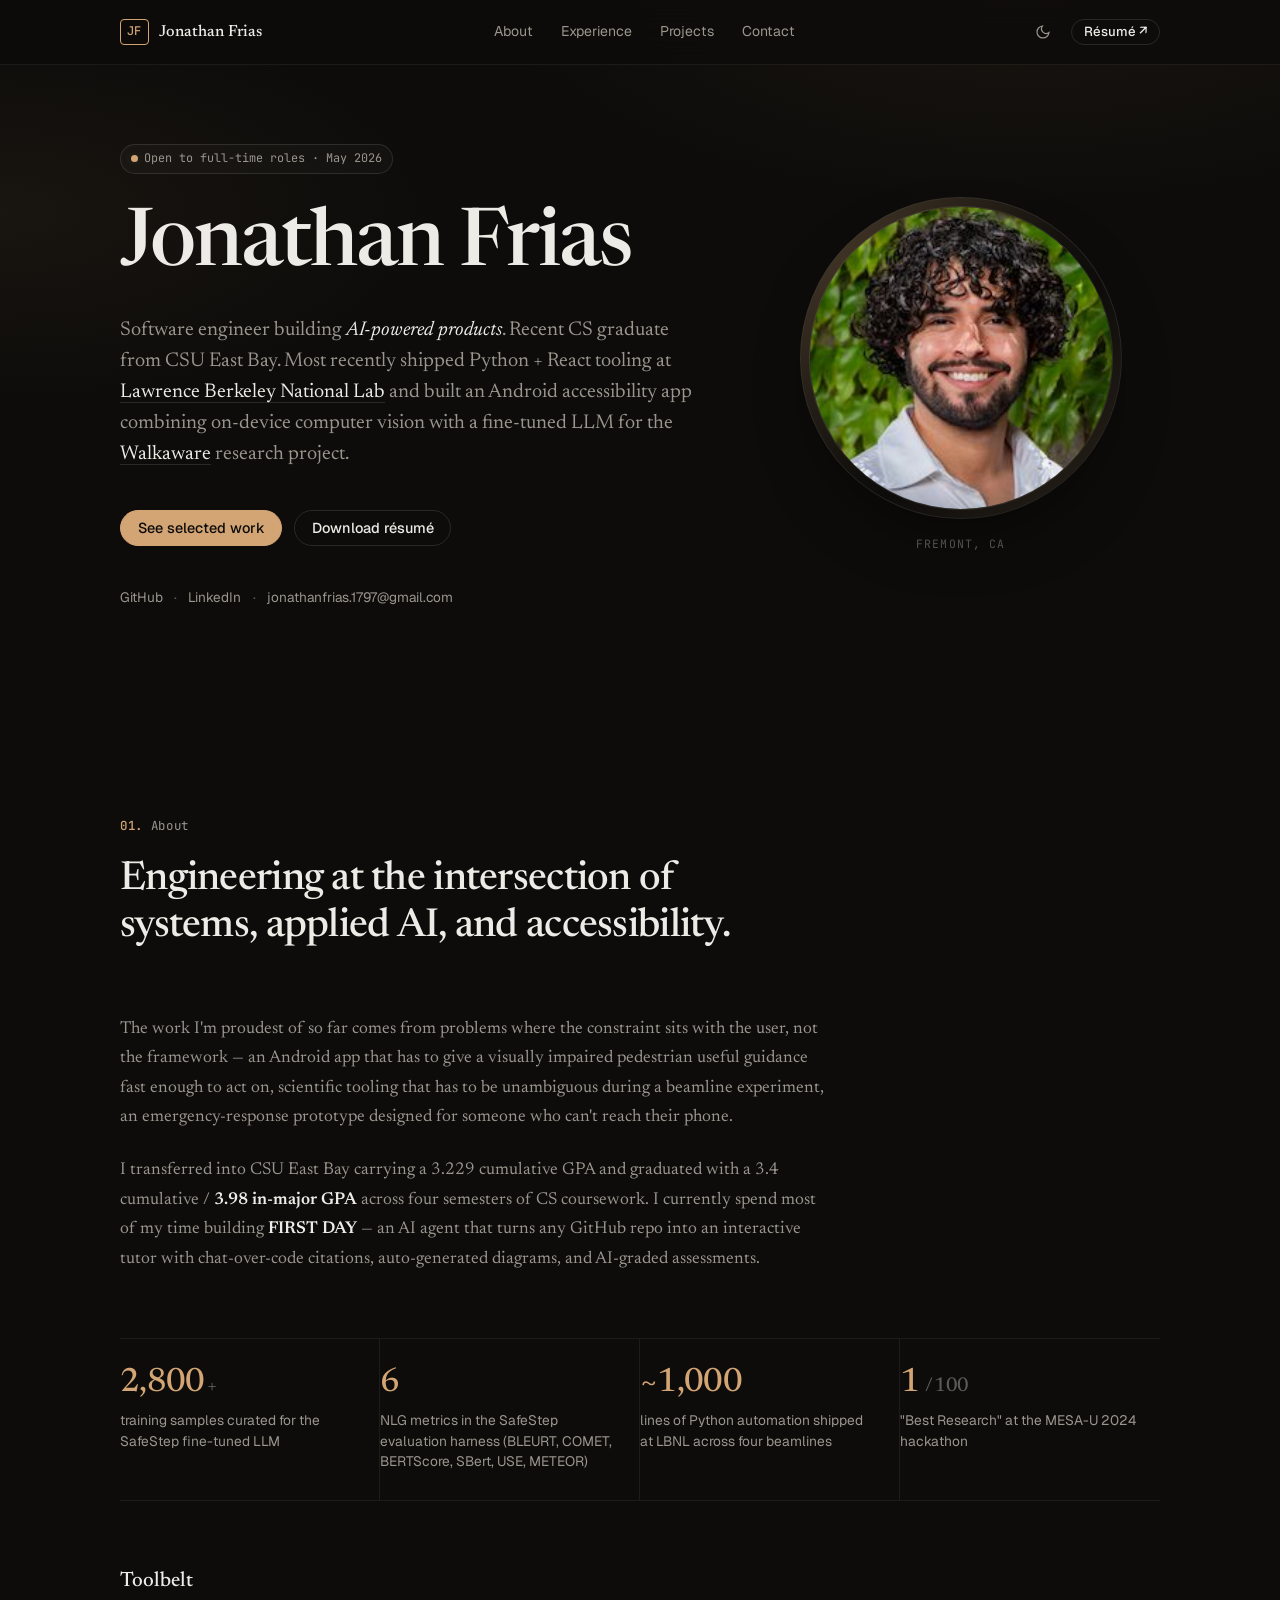
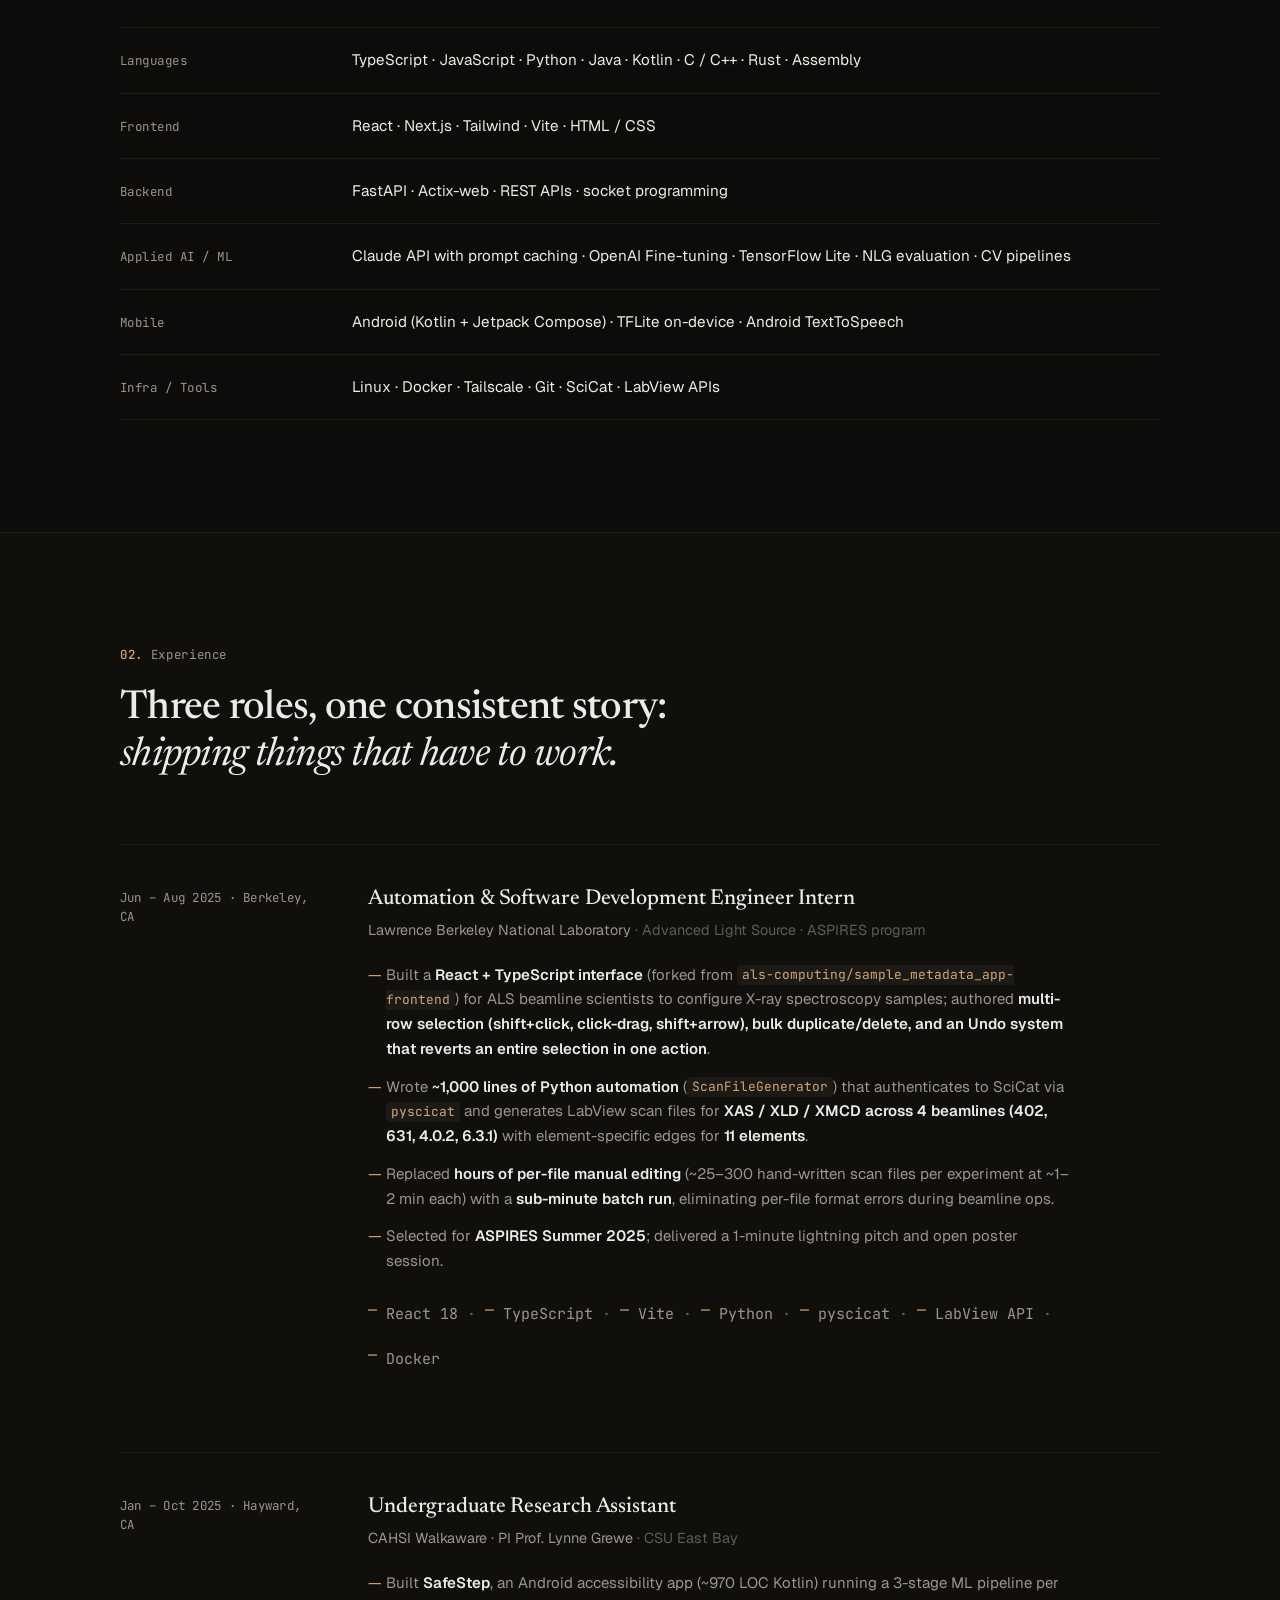
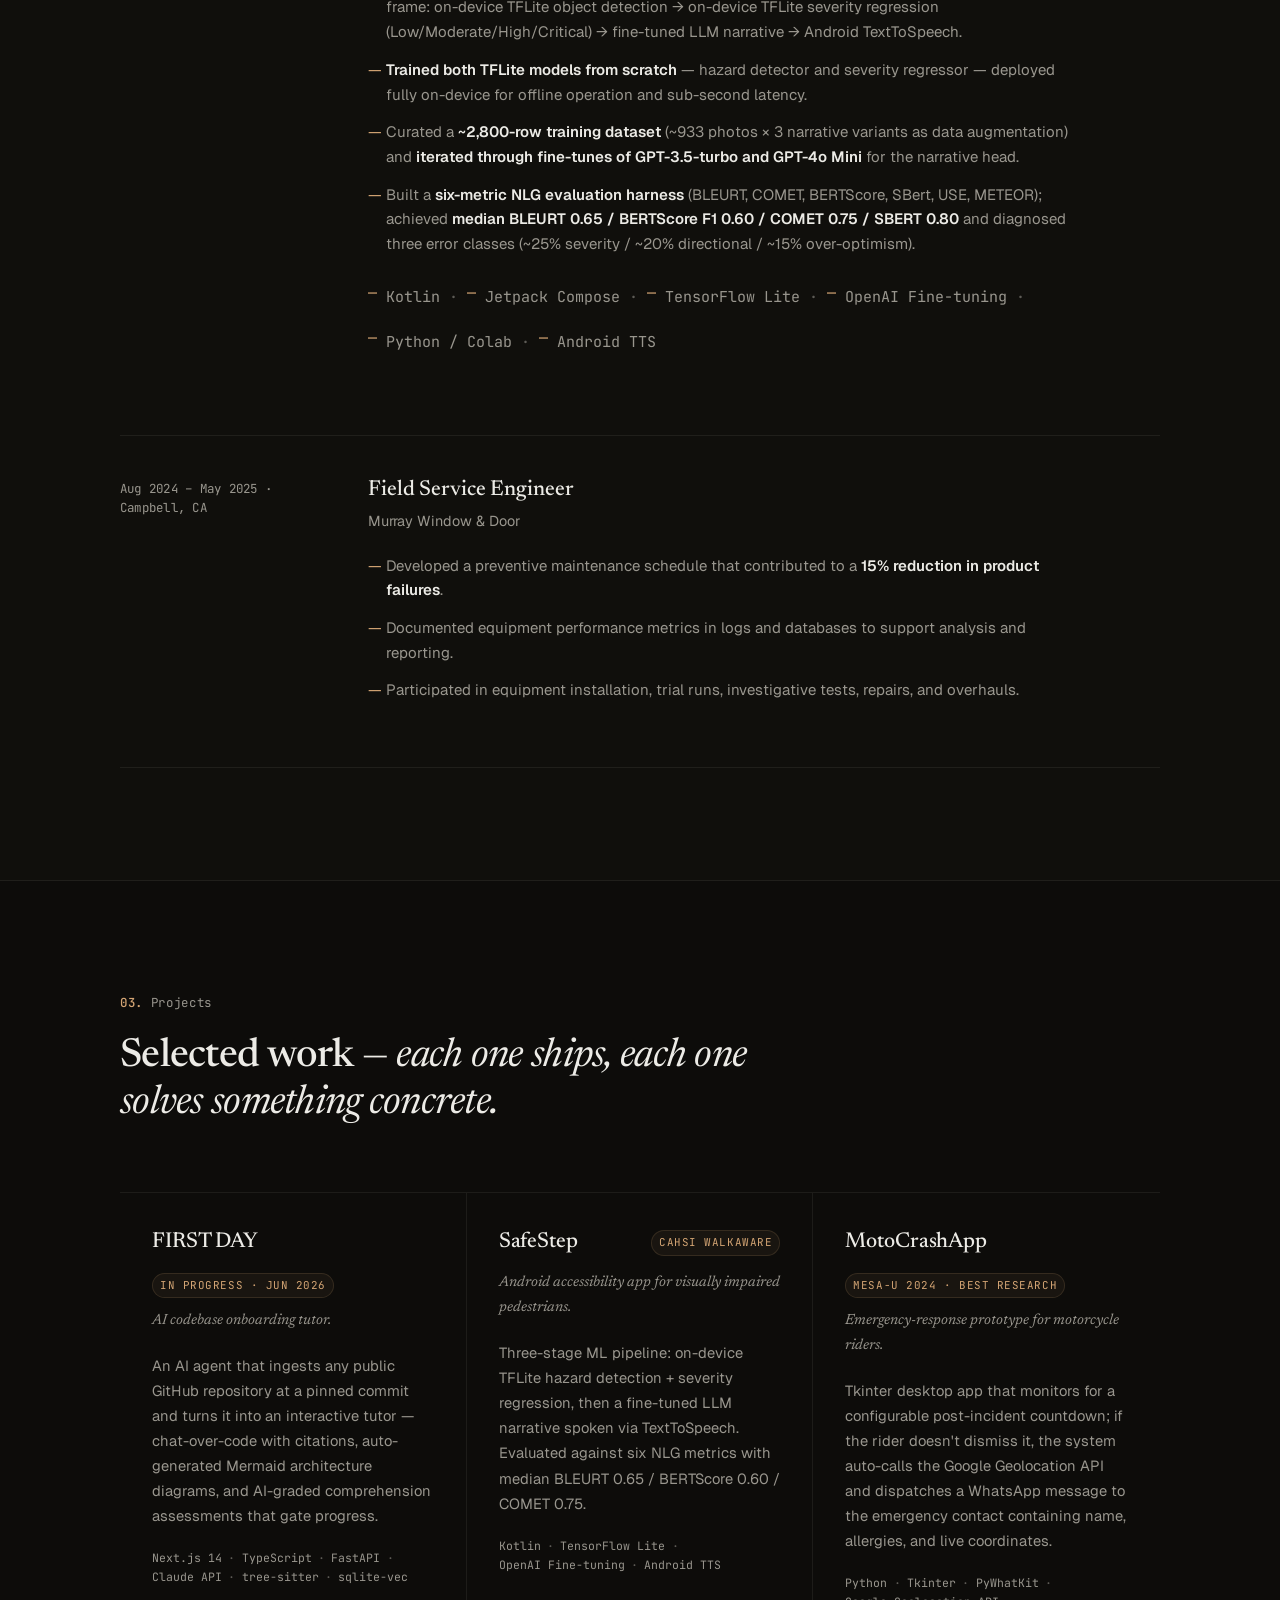
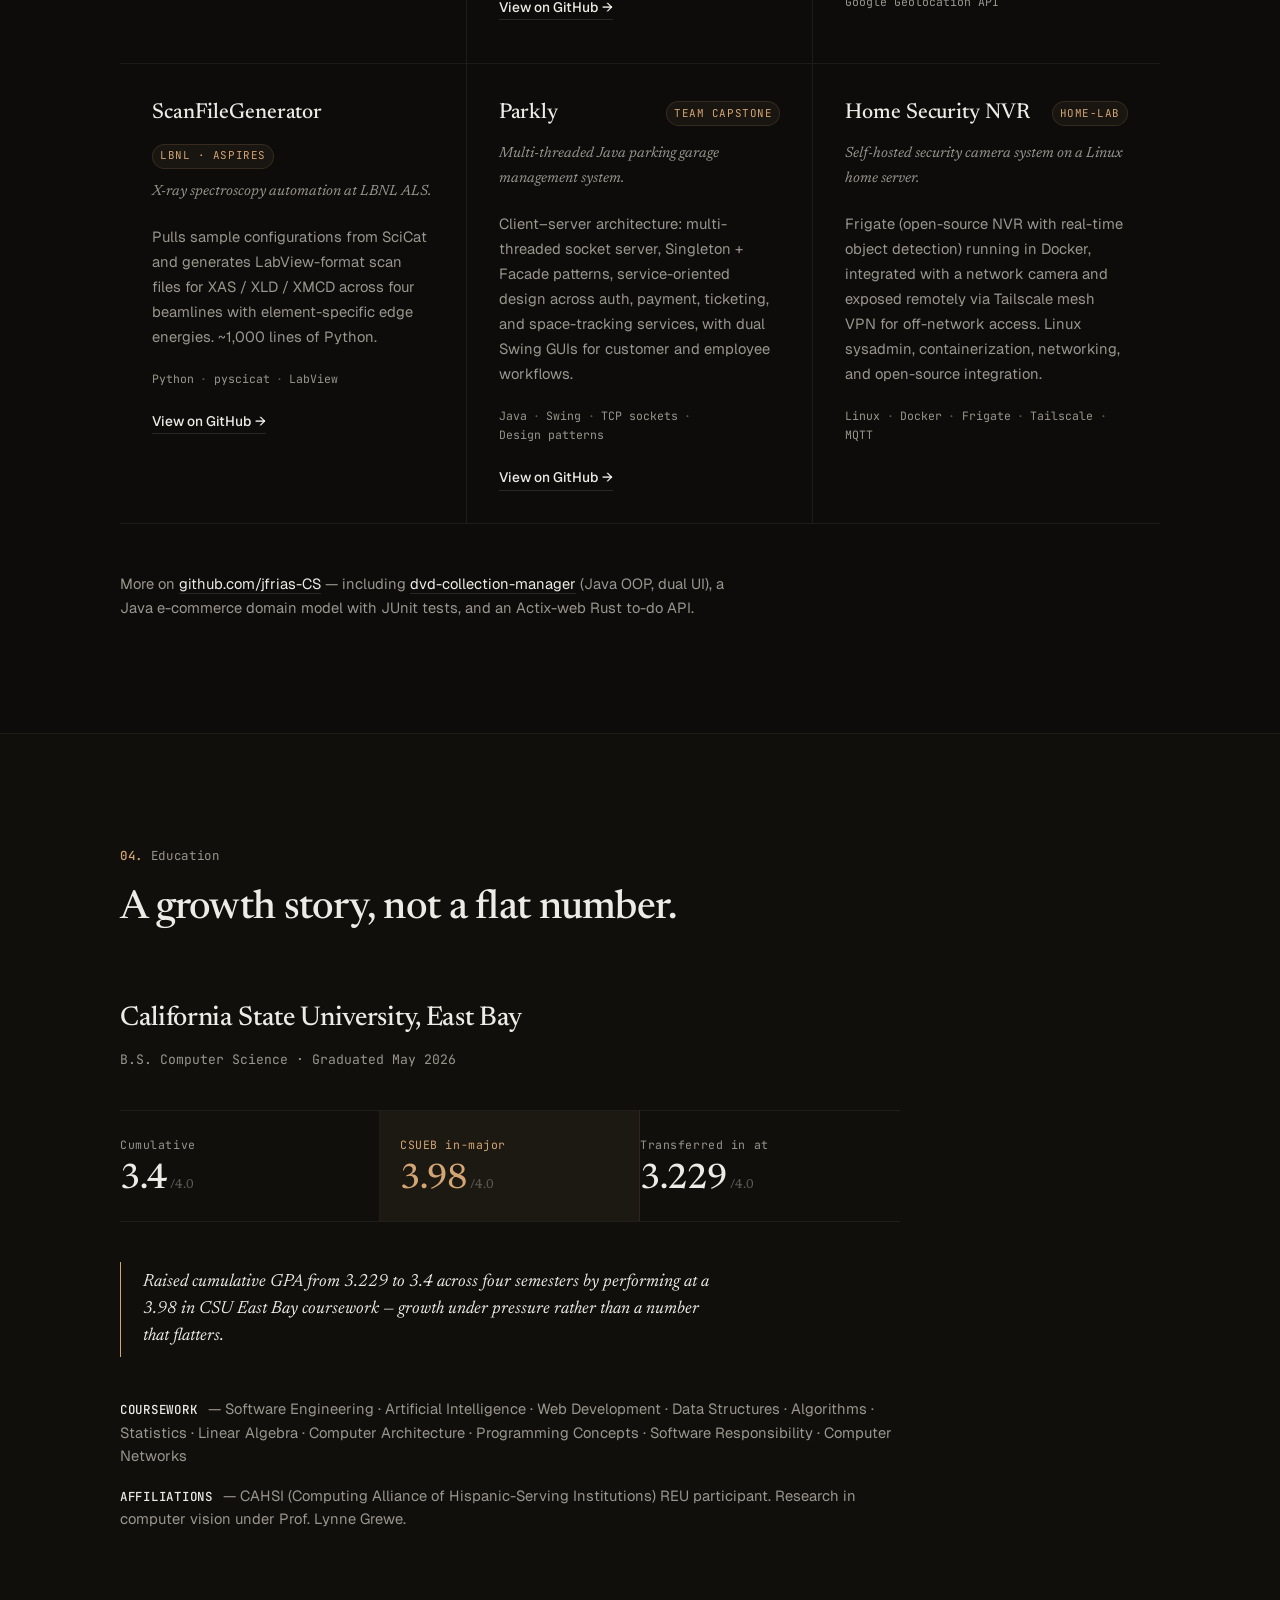
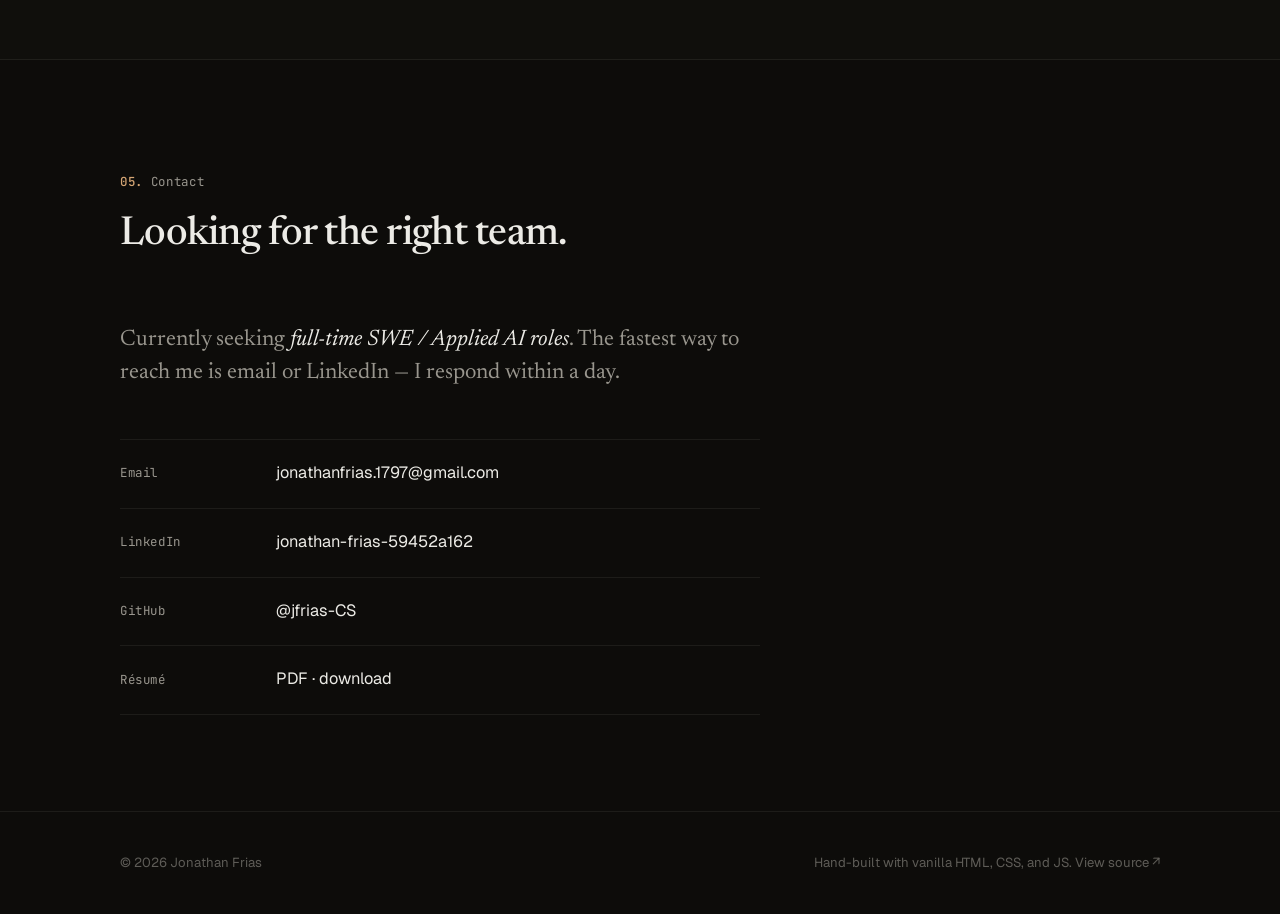
==== commit 8ef631f3: "Center face in portrait crop, renumber sections 01-05 - styles.css: portrait img object-position cen" ====
--- a/index.html
+++ b/index.html
@@ -106,7 +106,7 @@
 <section id="about" class="section">
     <div class="container">
         <header class="section-head" data-reveal>
-            <p class="kicker"><span>00.</span> About</p>
+            <p class="kicker"><span>01.</span> About</p>
             <h2 class="section-title">Engineering at the intersection of systems, applied AI, and accessibility.</h2>
         </header>
 
@@ -170,7 +170,7 @@
 <section id="experience" class="section section-alt">
     <div class="container">
         <header class="section-head" data-reveal>
-            <p class="kicker"><span>01.</span> Experience</p>
+            <p class="kicker"><span>02.</span> Experience</p>
             <h2 class="section-title">Three roles, one consistent story: <em>shipping things that have to work.</em></h2>
         </header>
 
@@ -229,7 +229,7 @@
 <section id="projects" class="section">
     <div class="container">
         <header class="section-head" data-reveal>
-            <p class="kicker"><span>02.</span> Projects</p>
+            <p class="kicker"><span>03.</span> Projects</p>
             <h2 class="section-title">Selected work — <em>each one ships, each one solves something concrete.</em></h2>
         </header>
 
@@ -322,7 +322,7 @@
 <section id="education" class="section section-alt">
     <div class="container">
         <header class="section-head" data-reveal>
-            <p class="kicker"><span>03.</span> Education</p>
+            <p class="kicker"><span>04.</span> Education</p>
             <h2 class="section-title">A growth story, not a flat number.</h2>
         </header>
         <div class="edu" data-reveal>
@@ -362,7 +362,7 @@
 <section id="contact" class="section section-contact">
     <div class="container">
         <header class="section-head" data-reveal>
-            <p class="kicker"><span>04.</span> Contact</p>
+            <p class="kicker"><span>05.</span> Contact</p>
             <h2 class="section-title">Looking for the right team.</h2>
         </header>
         <div data-reveal>
--- a/styles.css
+++ b/styles.css
@@ -324,6 +324,7 @@
 .portrait-frame img {
     width: 100%; height: 100%;
     object-fit: cover;
+    object-position: center 20%;
     border-radius: 50%;
     border: 1px solid var(--hairline-2);
 }
